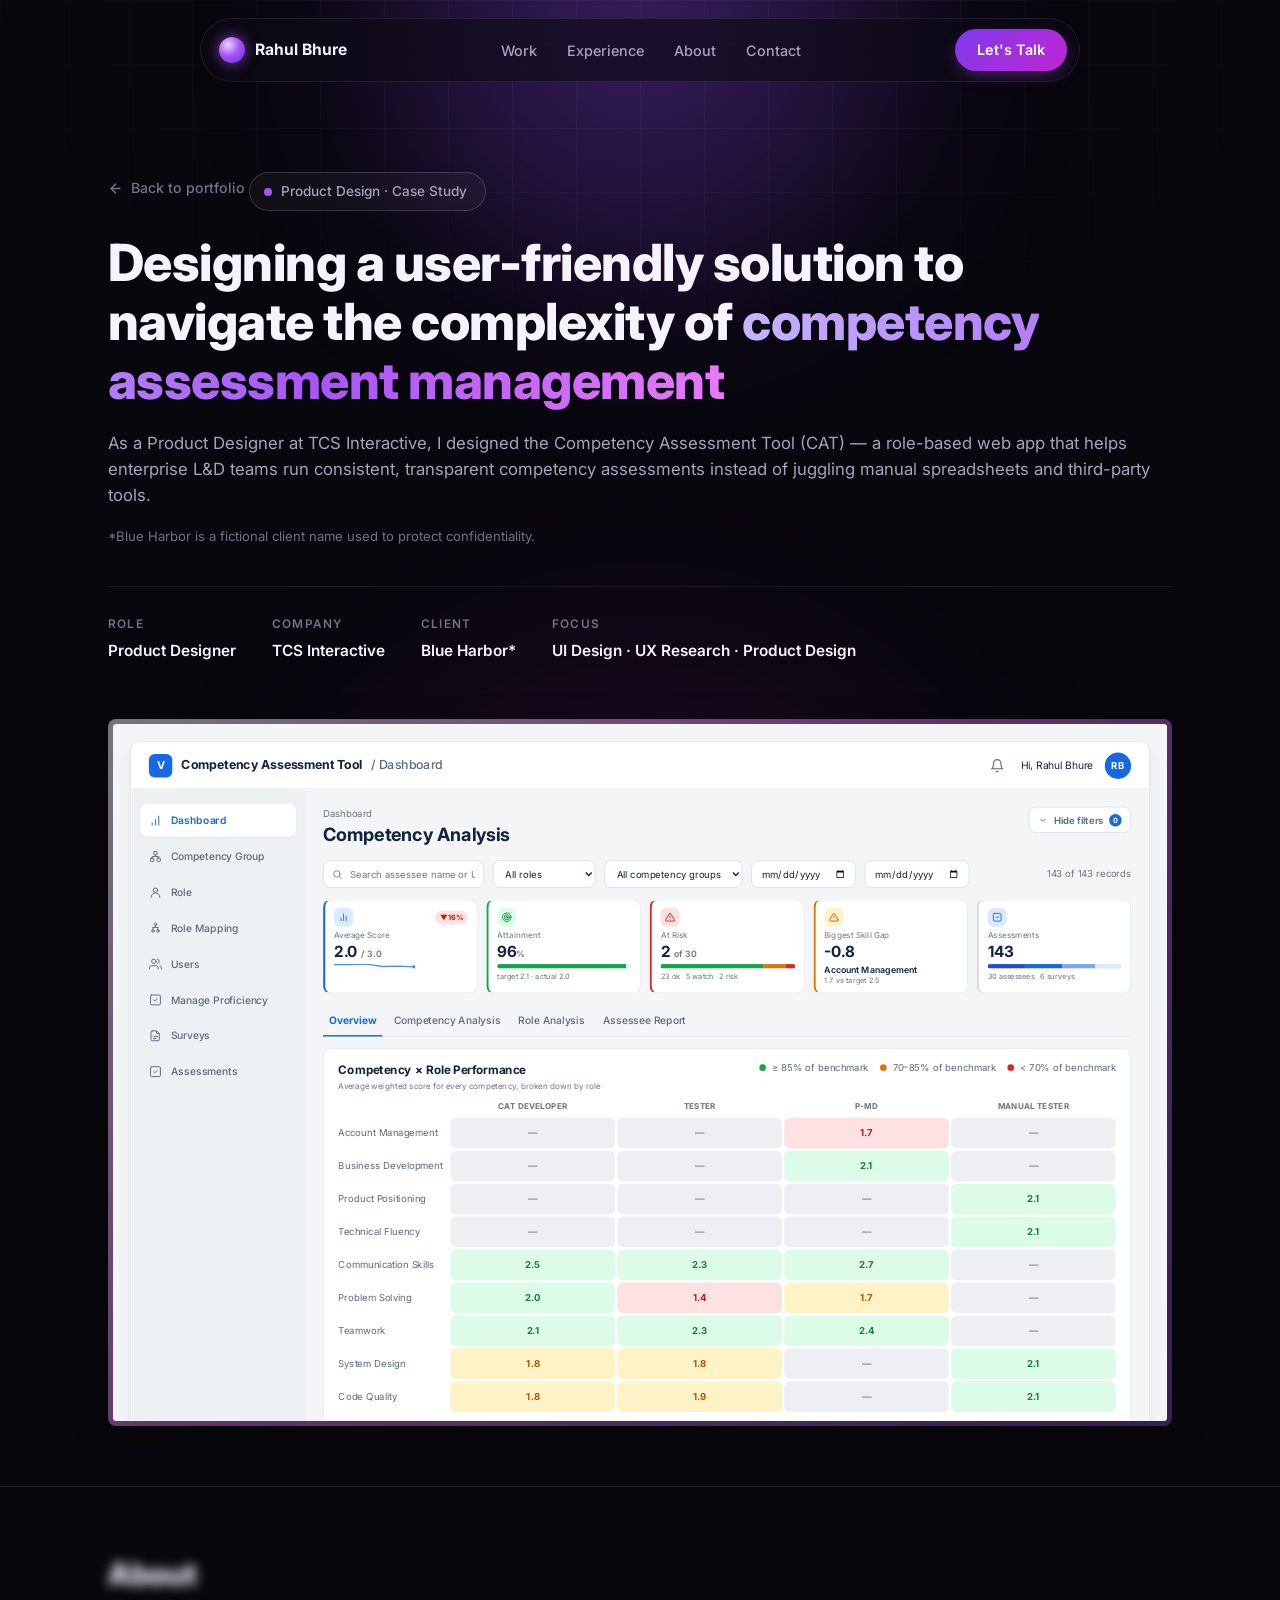
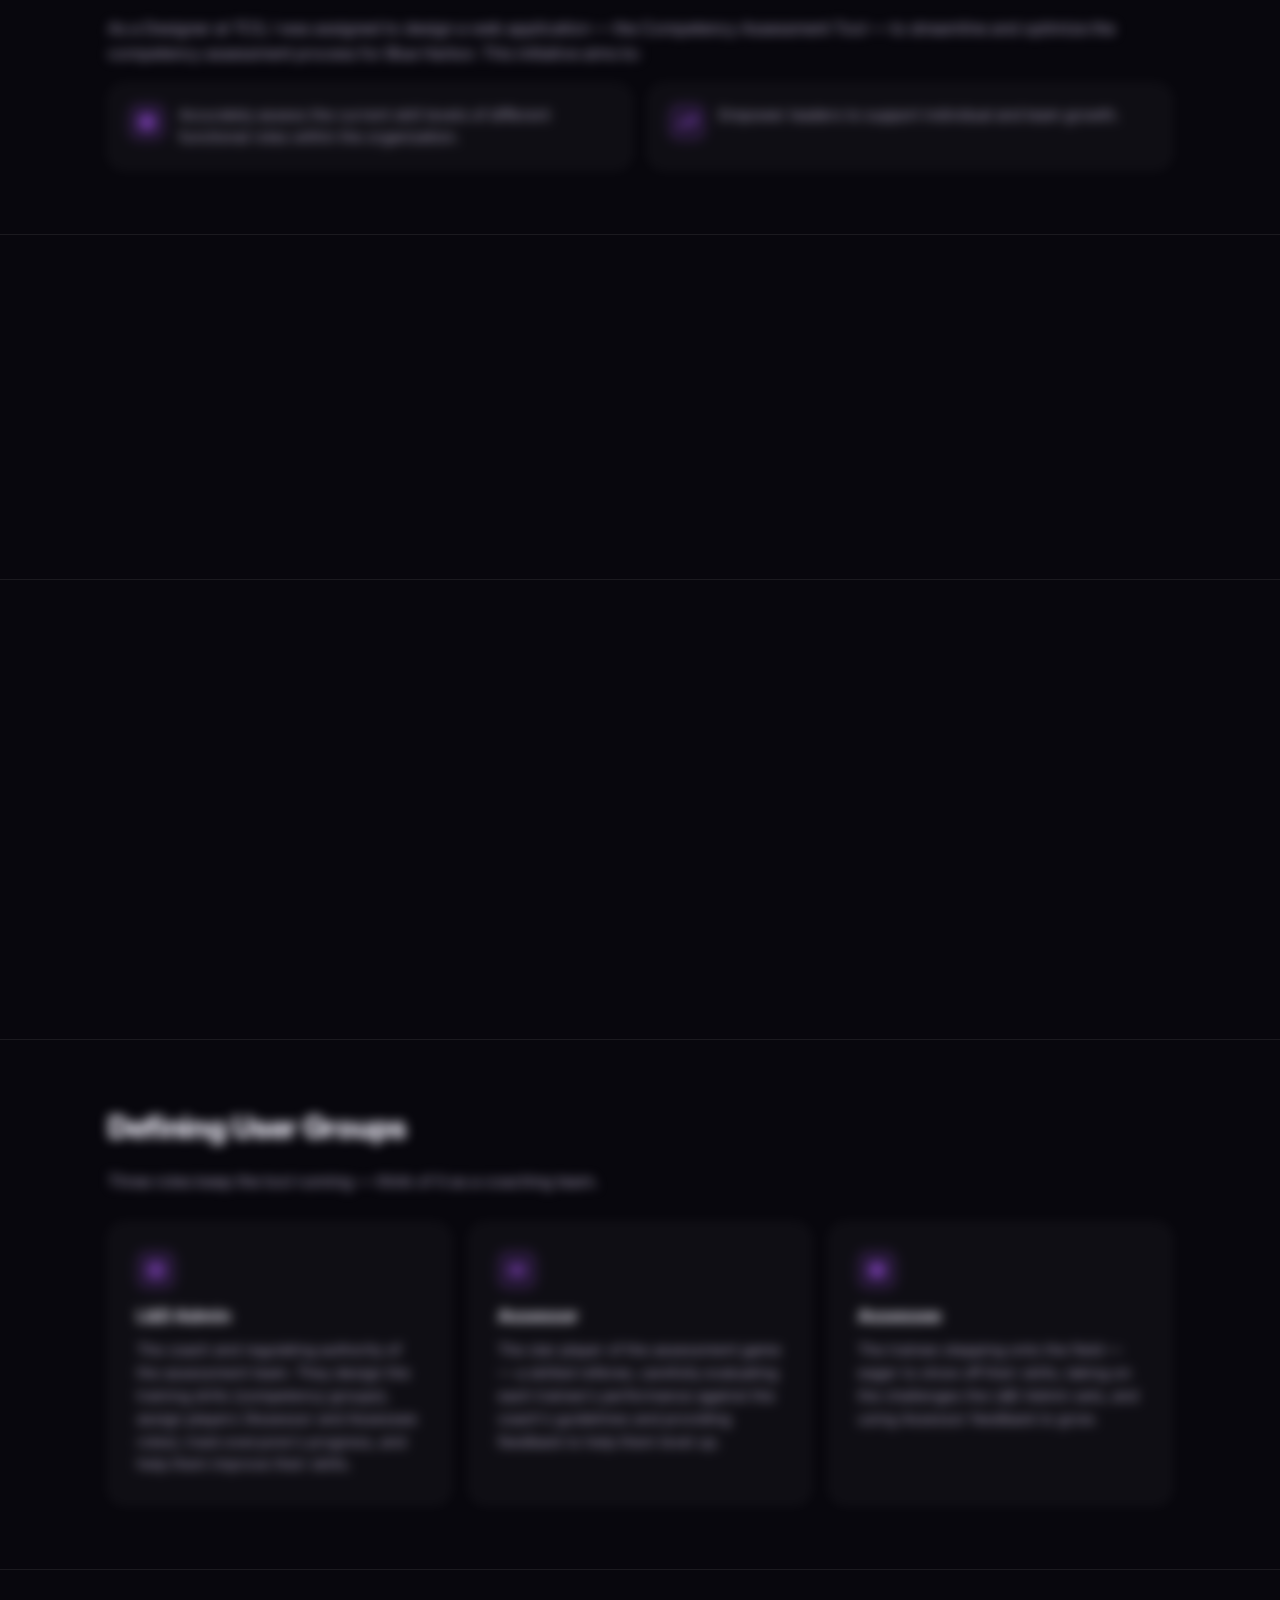
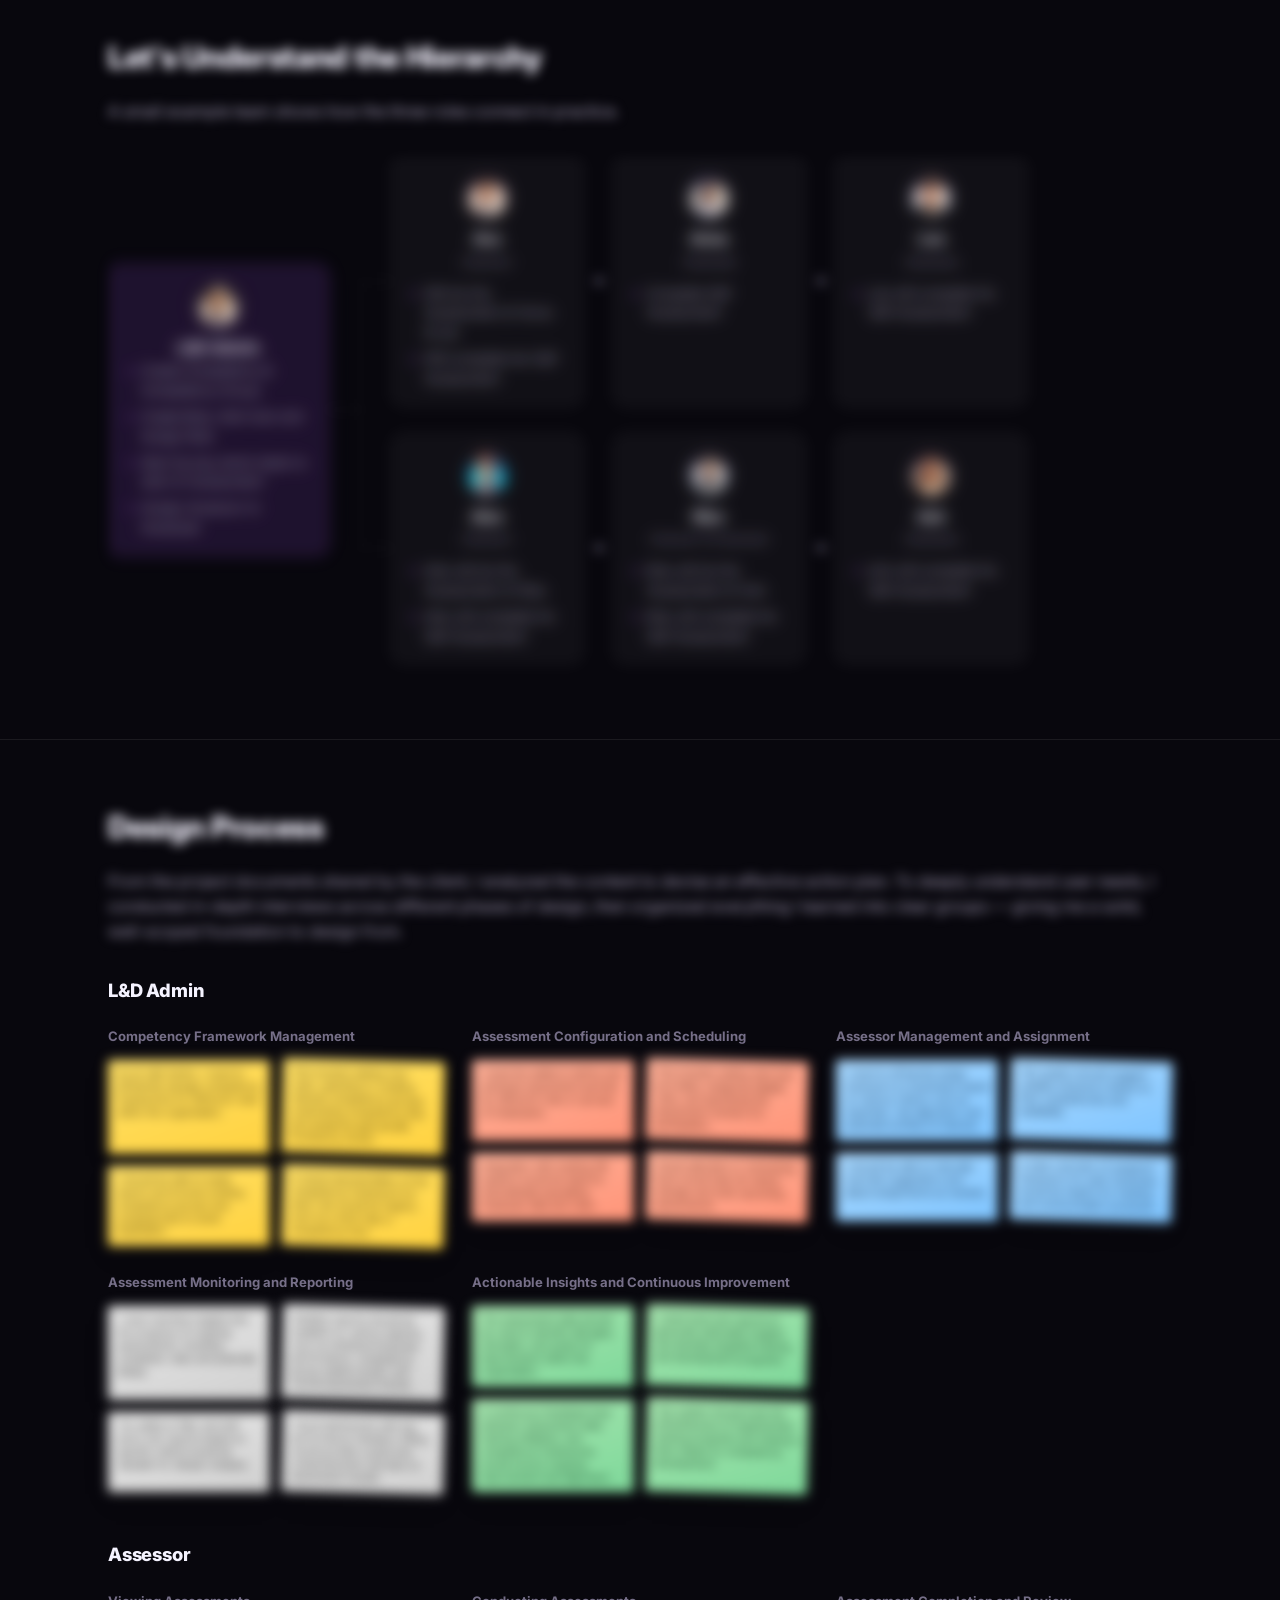
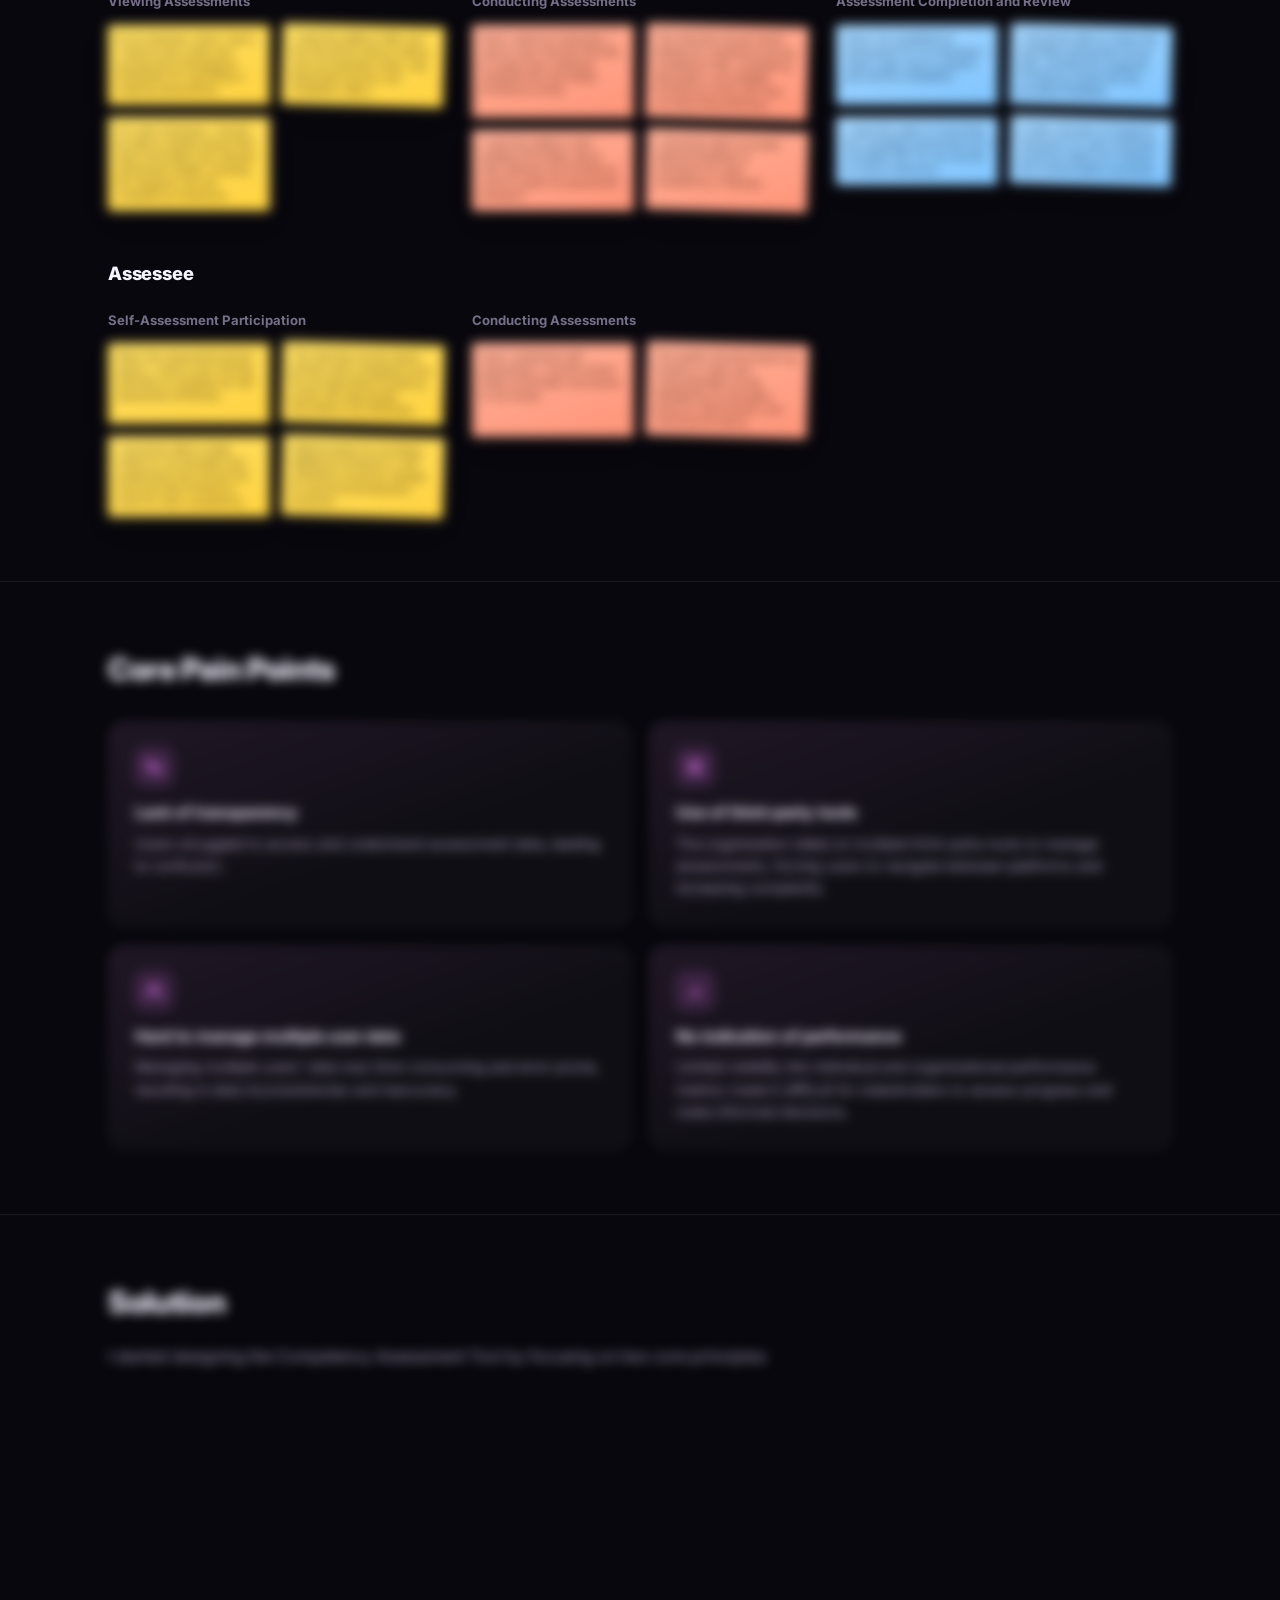
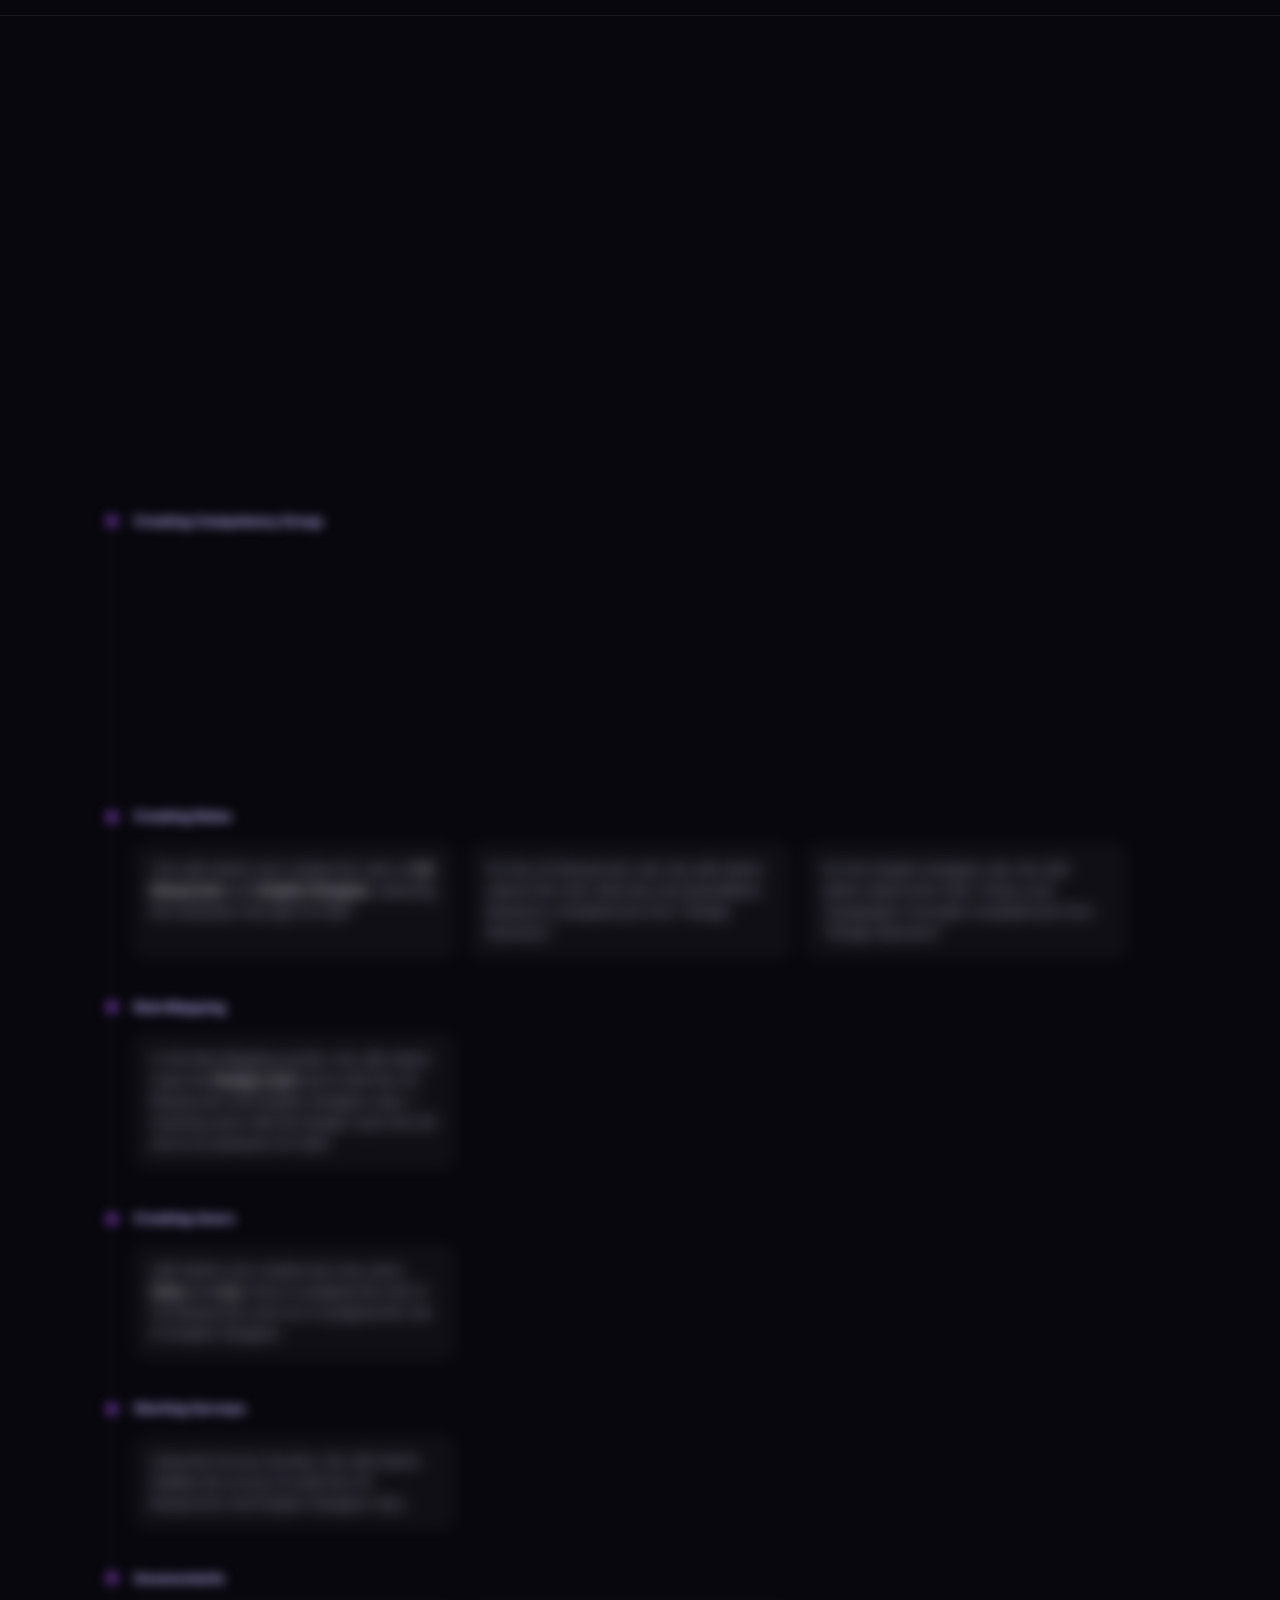
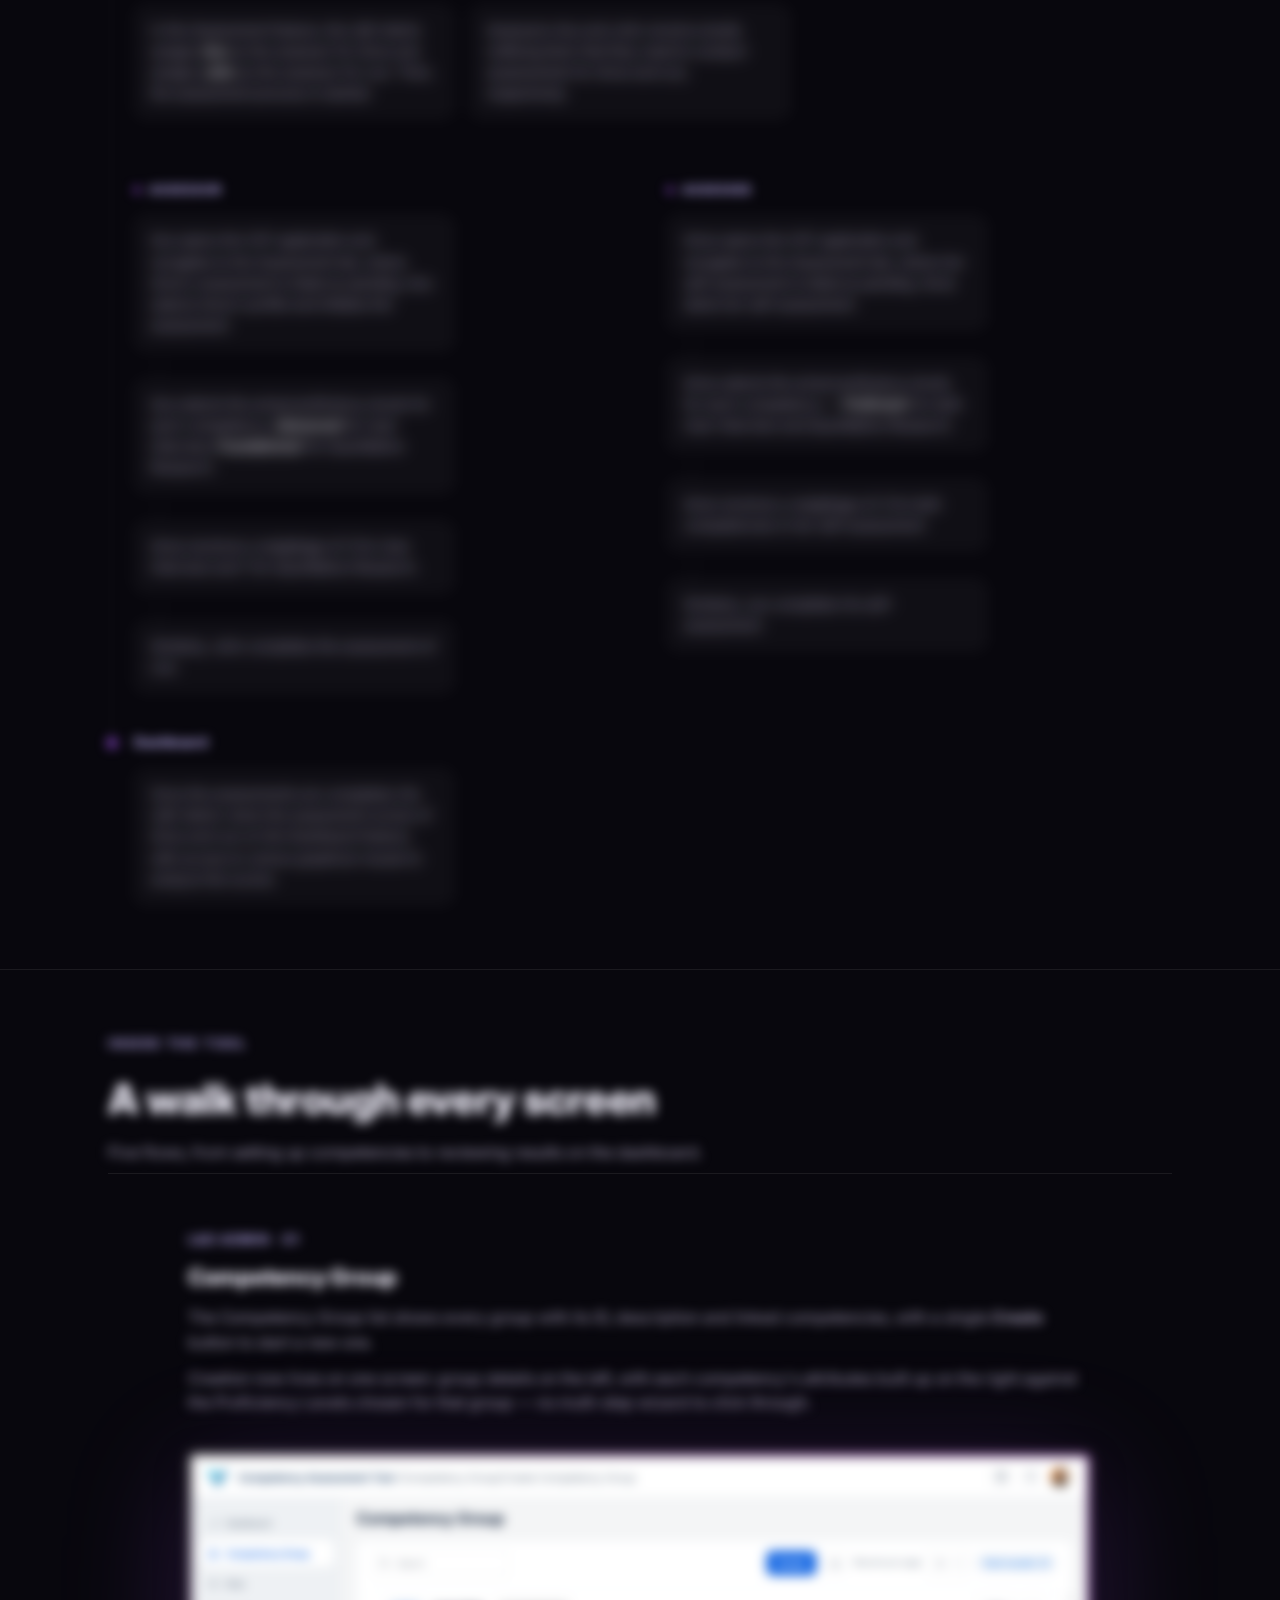
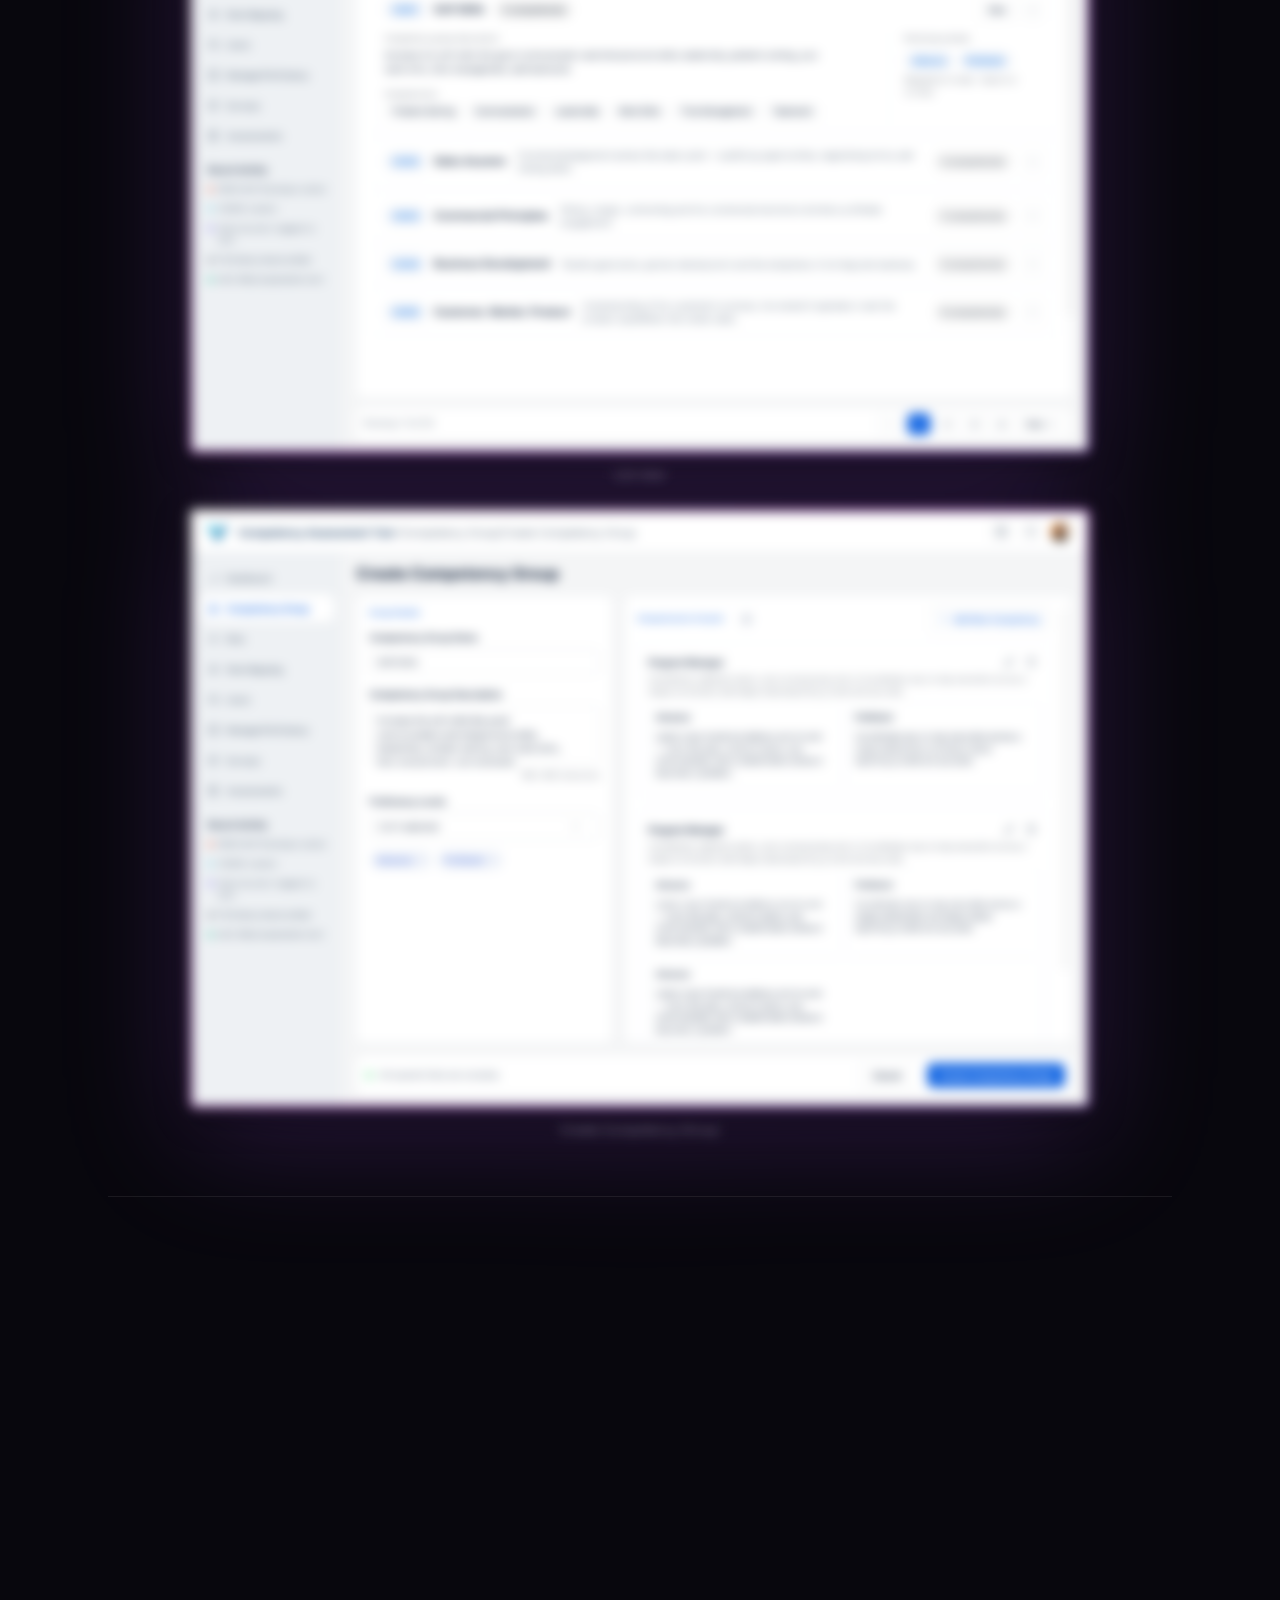
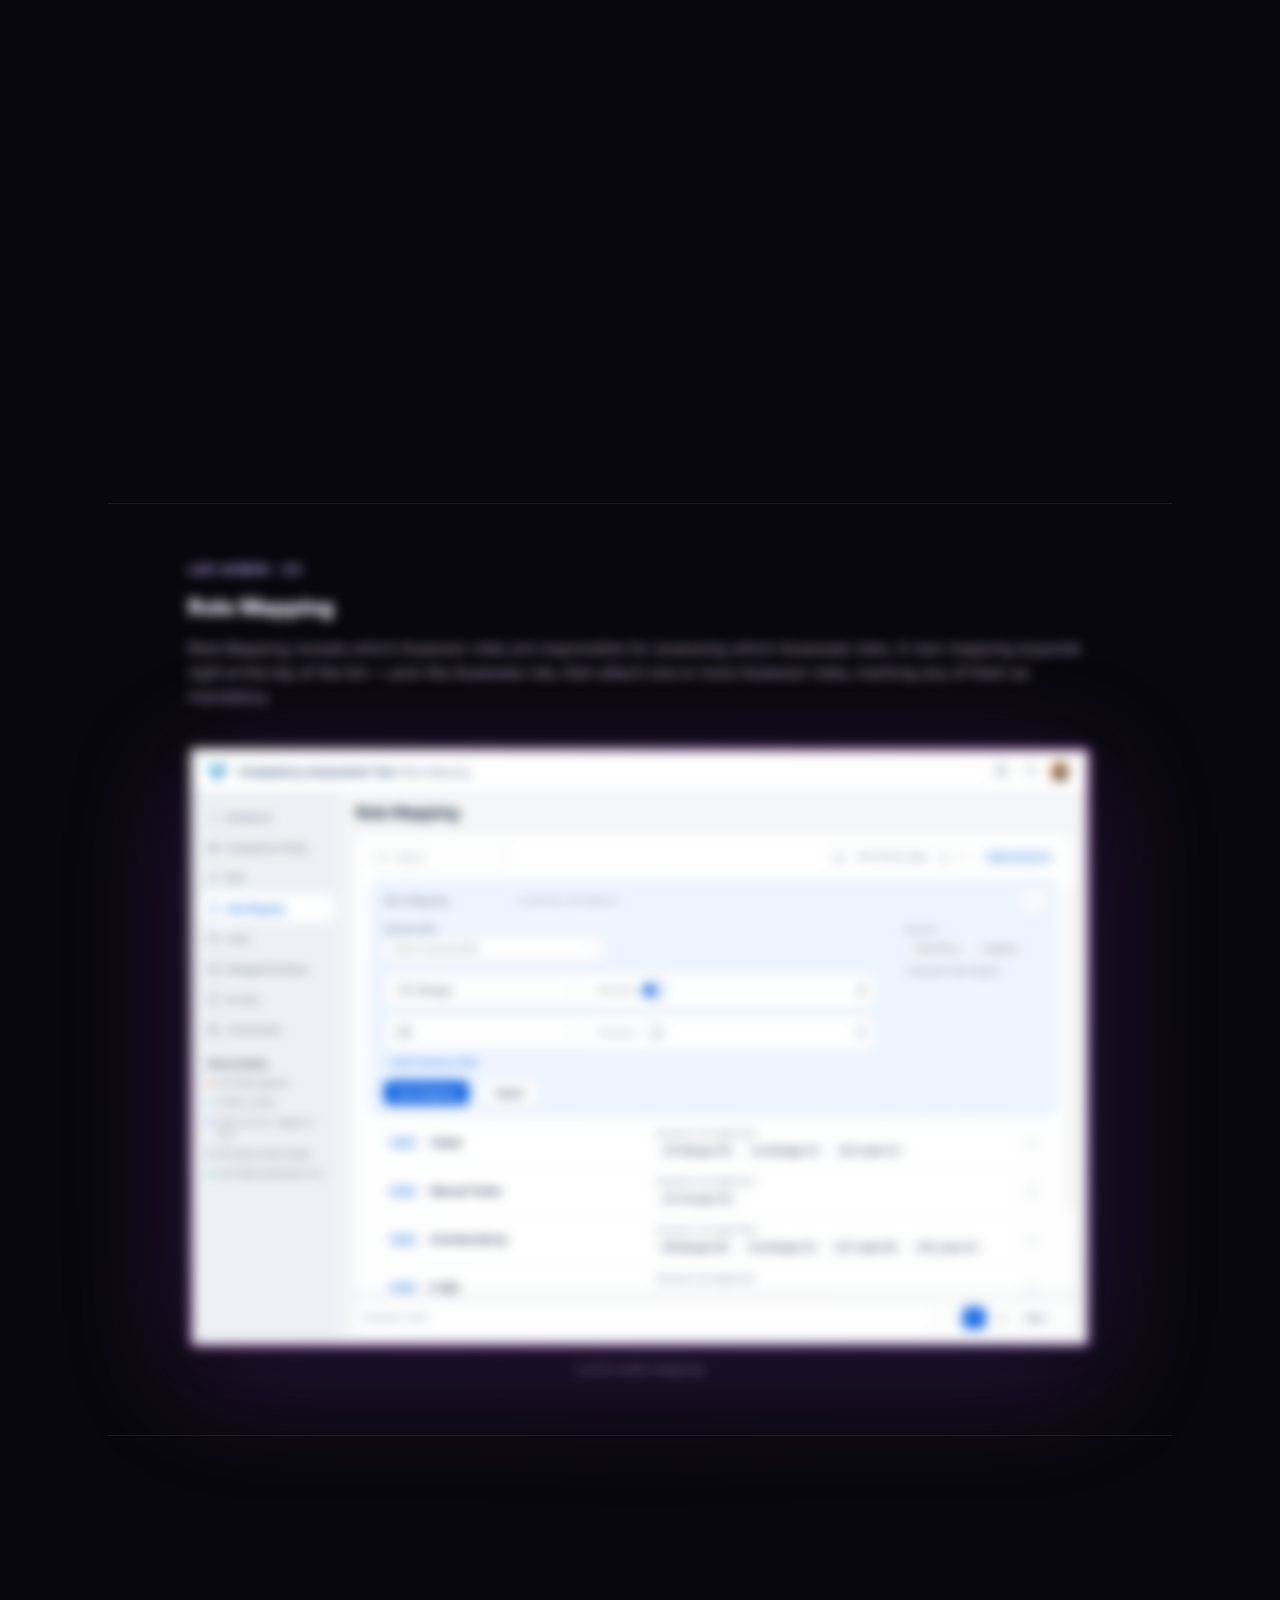
==== case-study-cat.html @ 274410e9 "Initial commit" ====
<!DOCTYPE html>
<html lang="en">
<head>
<meta charset="UTF-8">
<meta name="viewport" content="width=device-width, initial-scale=1.0">
<title>Competency Assessment Tool — Case Study | Rahul Bhure</title>
<meta name="description" content="How I designed the Competency Assessment Tool at TCS Interactive — a role-based web app that streamlines enterprise competency assessments end to end.">
<meta name="theme-color" content="#08070d">
<link rel="icon" href="data:image/svg+xml,%3Csvg xmlns='http://www.w3.org/2000/svg' viewBox='0 0 32 32'%3E%3Cdefs%3E%3CradialGradient id='g' cx='35%25' cy='30%25' r='75%25'%3E%3Cstop offset='0%25' stop-color='%23E9D5FF'/%3E%3Cstop offset='45%25' stop-color='%23A855F7'/%3E%3Cstop offset='100%25' stop-color='%236D28D9'/%3E%3C/radialGradient%3E%3C/defs%3E%3Ccircle cx='16' cy='16' r='16' fill='url(%23g)'/%3E%3C/svg%3E">
<link rel="preconnect" href="https://fonts.googleapis.com">
<link rel="preconnect" href="https://fonts.gstatic.com" crossorigin>
<link href="https://fonts.googleapis.com/css2?family=Inter:wght@400;500;600;700;800;900&family=Manrope:wght@600;700;800&display=swap" rel="stylesheet">
<link rel="stylesheet" href="assets/css/styles.css">
</head>
<body>

<div class="bg-fx" aria-hidden="true">
  <div class="glow glow--top"></div>
  <div class="glow glow--bottom"></div>
  <div class="grid-overlay"></div>
</div>

<header class="site-header">
  <nav class="navbar" id="navbar">
    <a href="index.html" class="brand">
      <span class="brand-orb"></span>
      <span class="brand-name">Rahul Bhure</span>
    </a>

    <ul class="nav-links" id="navLinks">
      <li><a href="index.html#work" class="nav-link">Work</a></li>
      <li><a href="index.html#experience" class="nav-link">Experience</a></li>
      <li><a href="index.html#about" class="nav-link">About</a></li>
      <li><a href="index.html#contact" class="nav-link">Contact</a></li>
    </ul>

    <a href="index.html#contact" class="btn btn-pill nav-cta">Let's Talk</a>

    <button class="nav-toggle" id="navToggle" aria-label="Toggle menu" aria-expanded="false">
      <span></span><span></span><span></span>
    </button>
  </nav>

  <div class="mobile-menu" id="mobileMenu">
    <a href="index.html#work">Work</a>
    <a href="index.html#experience">Experience</a>
    <a href="index.html#about">About</a>
    <a href="index.html#contact">Contact</a>
    <a href="index.html#contact" class="btn btn-pill">Let's Talk</a>
  </div>
</header>

<main id="top">

  <!-- CASE HERO -->
  <section class="case-hero">
    <div class="container case-hero-inner">
      <a href="index.html#work" class="breadcrumb reveal">
        <svg width="15" height="15" viewBox="0 0 24 24" fill="none" stroke="currentColor" stroke-width="2.4" stroke-linecap="round" stroke-linejoin="round"><line x1="19" y1="12" x2="5" y2="12"></line><polyline points="12 19 5 12 12 5"></polyline></svg>
        Back to portfolio
      </a>

      <span class="badge reveal" style="margin-top:22px;">
        <span class="badge-dot"></span>
        Product Design · Case Study
      </span>

      <h1 class="case-title reveal">Designing a user-friendly solution to navigate the complexity of <span class="grad-text">competency assessment management</span></h1>

      <p class="case-sub reveal">
        As a Product Designer at TCS Interactive, I designed the Competency Assessment Tool (CAT) — a
        role-based web app that helps enterprise L&amp;D teams run consistent, transparent competency
        assessments instead of juggling manual spreadsheets and third-party tools.
      </p>
      <p class="case-footnote reveal">*Blue Harbor is a fictional client name used to protect confidentiality.</p>

      <div class="case-meta reveal">
        <div class="case-meta-item">
          <span class="case-meta-label">Role</span>
          <span class="case-meta-value">Product Designer</span>
        </div>
        <div class="case-meta-item">
          <span class="case-meta-label">Company</span>
          <span class="case-meta-value">TCS Interactive</span>
        </div>
        <div class="case-meta-item">
          <span class="case-meta-label">Client</span>
          <span class="case-meta-value">Blue Harbor*</span>
        </div>
        <div class="case-meta-item">
          <span class="case-meta-label">Focus</span>
          <span class="case-meta-value">UI Design · UX Research · Product Design</span>
        </div>
      </div>

      <div class="prototype-embed-frame reveal" style="margin-top:56px;" data-prototype-embed>
        <iframe src="assets/prototype/cat/dashboard-1c-v2.html" title="Competency Assessment Tool — interactive dashboard prototype" loading="lazy"></iframe>
      </div>
    </div>
  </section>

  <!-- ABOUT -->
  <section class="case-block">
    <div class="container">
      <h2 class="case-block-title reveal">About</h2>
      <p class="case-block-text reveal">
        As a Designer at TCS, I was assigned to design a web application — the Competency Assessment
        Tool — to streamline and optimize the competency assessment process for Blue Harbor. This
        initiative aims to:
      </p>
      <div class="point-grid">
        <div class="point-card reveal">
          <div class="point-icon"><svg width="18" height="18" viewBox="0 0 24 24" fill="none" stroke="currentColor" stroke-width="2.2" stroke-linecap="round" stroke-linejoin="round"><circle cx="12" cy="12" r="10"></circle><circle cx="12" cy="12" r="6"></circle><circle cx="12" cy="12" r="2"></circle></svg></div>
          <p>Accurately assess the current skill levels of different functional roles within the organization.</p>
        </div>
        <div class="point-card reveal">
          <div class="point-icon"><svg width="18" height="18" viewBox="0 0 24 24" fill="none" stroke="currentColor" stroke-width="2.2" stroke-linecap="round" stroke-linejoin="round"><polyline points="23 6 13.5 15.5 8.5 10.5 1 18"></polyline><polyline points="17 6 23 6 23 12"></polyline></svg></div>
          <p>Empower leaders to support individual and team growth.</p>
        </div>
      </div>
    </div>
  </section>

  <!-- CHALLENGE -->
  <section class="case-block">
    <div class="container">
      <h2 class="case-block-title reveal">Challenge</h2>
      <p class="case-block-text reveal">
        The existing competency assessment process relied on manual steps, making it time-consuming
        and prone to errors.
      </p>
      <div class="point-grid">
        <div class="point-card reveal">
          <div class="point-icon"><svg width="18" height="18" viewBox="0 0 24 24" fill="none" stroke="currentColor" stroke-width="2.2" stroke-linecap="round" stroke-linejoin="round"><path d="M10.29 3.86L1.82 18a2 2 0 001.71 3h16.94a2 2 0 001.71-3L13.71 3.86a2 2 0 00-3.42 0z"></path><line x1="12" y1="9" x2="12" y2="13"></line><line x1="12" y1="17" x2="12.01" y2="17"></line></svg></div>
          <p>This led to inefficiencies, inconsistencies, and difficulty identifying skill gaps.</p>
        </div>
        <div class="point-card reveal">
          <div class="point-icon"><svg width="18" height="18" viewBox="0 0 24 24" fill="none" stroke="currentColor" stroke-width="2.2" stroke-linecap="round" stroke-linejoin="round"><circle cx="12" cy="12" r="3"></circle><path d="M19.4 15a1.65 1.65 0 00.33 1.82l.06.06a2 2 0 11-2.83 2.83l-.06-.06a1.65 1.65 0 00-1.82-.33 1.65 1.65 0 00-1 1.51V21a2 2 0 01-4 0v-.09A1.65 1.65 0 009 19.4a1.65 1.65 0 00-1.82.33l-.06.06a2 2 0 11-2.83-2.83l.06-.06A1.65 1.65 0 004.6 15a1.65 1.65 0 00-1.51-1H3a2 2 0 010-4h.09A1.65 1.65 0 004.6 9a1.65 1.65 0 00-.33-1.82l-.06-.06a2 2 0 112.83-2.83l.06.06A1.65 1.65 0 009 4.6a1.65 1.65 0 001-1.51V3a2 2 0 014 0v.09a1.65 1.65 0 001 1.51 1.65 1.65 0 001.82-.33l.06-.06a2 2 0 112.83 2.83l-.06.06A1.65 1.65 0 0019.4 9a1.65 1.65 0 001.51 1H21a2 2 0 010 4h-.09a1.65 1.65 0 00-1.51 1z"></path></svg></div>
          <p>L&amp;D admins struggled to manage competency frameworks, add or update roles, and keep a consistent, standardized approach across the organization.</p>
        </div>
      </div>
    </div>
  </section>

  <!-- TERMS -->
  <section class="case-block">
    <div class="container">
      <h2 class="case-block-title reveal">Let's learn some terms</h2>
      <p class="case-block-text reveal">A few definitions that come up throughout this case study.</p>

      <div class="term-grid">
        <div class="term-card reveal">
          <div class="term-icon">
            <svg width="20" height="20" viewBox="0 0 24 24" fill="none" stroke="#fff" stroke-width="2.2" stroke-linecap="round" stroke-linejoin="round"><path d="M12 2l2.9 6.3 6.9.8-5 4.8 1.3 6.8L12 17.5 5.9 20.7l1.3-6.8-5-4.8 6.9-.8z"></path></svg>
          </div>
          <h3>Competency</h3>
          <p>The combination of knowledge, skills, abilities, and behaviors that contribute to individual and organizational performance.</p>
        </div>
        <div class="term-card reveal">
          <div class="term-icon">
            <svg width="20" height="20" viewBox="0 0 24 24" fill="none" stroke="#fff" stroke-width="2.2" stroke-linecap="round" stroke-linejoin="round"><rect x="3" y="3" width="7" height="7" rx="1.5"></rect><rect x="14" y="3" width="7" height="7" rx="1.5"></rect><rect x="3" y="14" width="7" height="7" rx="1.5"></rect><rect x="14" y="14" width="7" height="7" rx="1.5"></rect></svg>
          </div>
          <h3>Competency Group</h3>
          <p>A collection of related competencies that share a common theme or area of expertise.</p>
        </div>
        <div class="term-card reveal">
          <div class="term-icon">
            <svg width="20" height="20" viewBox="0 0 24 24" fill="none" stroke="#fff" stroke-width="2.2" stroke-linecap="round" stroke-linejoin="round"><path d="M9 11l3 3L22 4"></path><path d="M21 12v7a2 2 0 01-2 2H5a2 2 0 01-2-2V5a2 2 0 012-2h11"></path></svg>
          </div>
          <h3>Assessment</h3>
          <p>The process of evaluating or measuring the knowledge, skills, abilities, or other qualities of individuals, groups, or entities.</p>
        </div>
      </div>
    </div>
  </section>

  <!-- USER GROUPS -->
  <section class="case-block">
    <div class="container">
      <h2 class="case-block-title reveal">Defining User Groups</h2>
      <p class="case-block-text reveal">Three roles keep the tool running — think of it as a coaching team.</p>

      <div class="persona-grid">
        <div class="persona-card reveal">
          <div class="persona-avatar"><svg width="18" height="18" viewBox="0 0 24 24" fill="none" stroke="currentColor" stroke-width="2.2" stroke-linecap="round" stroke-linejoin="round"><circle cx="12" cy="12" r="3"></circle><path d="M19.4 15a1.65 1.65 0 00.33 1.82l.06.06a2 2 0 11-2.83 2.83l-.06-.06a1.65 1.65 0 00-1.82-.33 1.65 1.65 0 00-1 1.51V21a2 2 0 01-4 0v-.09A1.65 1.65 0 009 19.4a1.65 1.65 0 00-1.82.33l-.06.06a2 2 0 11-2.83-2.83l.06-.06A1.65 1.65 0 004.6 15a1.65 1.65 0 00-1.51-1H3a2 2 0 010-4h.09A1.65 1.65 0 004.6 9a1.65 1.65 0 00-.33-1.82l-.06-.06a2 2 0 112.83-2.83l.06.06A1.65 1.65 0 009 4.6a1.65 1.65 0 001-1.51V3a2 2 0 014 0v.09a1.65 1.65 0 001 1.51 1.65 1.65 0 001.82-.33l.06-.06a2 2 0 112.83 2.83l-.06.06A1.65 1.65 0 0019.4 9a1.65 1.65 0 001.51 1H21a2 2 0 010 4h-.09a1.65 1.65 0 00-1.51 1z"></path></svg></div>
          <h3>L&amp;D Admin</h3>
          <p>The coach and regulating authority of the assessment team. They design the training drills (competency groups), assign players (Assessor and Assessee roles), track everyone's progress, and help them improve their skills.</p>
        </div>
        <div class="persona-card reveal">
          <div class="persona-avatar"><svg width="18" height="18" viewBox="0 0 24 24" fill="none" stroke="currentColor" stroke-width="2.2" stroke-linecap="round" stroke-linejoin="round"><path d="M1 12s4-8 11-8 11 8 11 8-4 8-11 8-11-8-11-8z"></path><circle cx="12" cy="12" r="3"></circle></svg></div>
          <h3>Assessor</h3>
          <p>The star player of the assessment game — a skilled referee, carefully evaluating each trainee's performance against the coach's guidelines and providing feedback to help them level up.</p>
        </div>
        <div class="persona-card reveal">
          <div class="persona-avatar"><svg width="18" height="18" viewBox="0 0 24 24" fill="none" stroke="currentColor" stroke-width="2.2" stroke-linecap="round" stroke-linejoin="round"><circle cx="12" cy="12" r="10"></circle><circle cx="12" cy="12" r="6"></circle><circle cx="12" cy="12" r="2"></circle></svg></div>
          <h3>Assessee</h3>
          <p>The trainee stepping onto the field — eager to show off their skills, taking on the challenges the L&amp;D Admin sets, and using Assessor feedback to grow.</p>
        </div>
      </div>
    </div>
  </section>

  <!-- HIERARCHY -->
  <section class="case-block">
    <div class="container">
      <h2 class="case-block-title reveal">Let's Understand the Hierarchy</h2>
      <p class="case-block-text reveal">A small example team shows how the three roles connect in practice.</p>

      <div class="org-scroll reveal">
        <div class="org-chart">
          <div class="org-admin">
            <div class="org-card is-admin reveal">
              <img class="org-card-avatar" src="assets/img/cat/avatars/avatar-admin.png" alt="L&amp;D Admin avatar">
              <span class="org-card-name">L&amp;D Admin</span>
              <ul>
                <li>Create Competency &amp; Competency Group</li>
                <li>Create Role, Add User and Assign Role</li>
                <li>Start Survey which leads to start of Assessment</li>
                <li>Assign Assessor to Assessee</li>
              </ul>
            </div>
            <div class="org-connector-h"></div>
          </div>

          <div class="org-rows">
            <div class="org-row">
              <div class="org-card reveal">
                <img class="org-card-avatar" src="assets/img/cat/avatars/avatar-ava.png" alt="Ava avatar">
                <span class="org-card-name">Ava</span>
                <span class="org-card-role">Assessor</span>
                <ul>
                  <li>Will do the Assessment of Anna &amp; Leo</li>
                  <li>Will complete her Self Assessment</li>
                </ul>
              </div>
              <div class="org-connector-arrow">
                <svg width="16" height="16" viewBox="0 0 24 24" fill="none" stroke="currentColor" stroke-width="2.4" stroke-linecap="round" stroke-linejoin="round"><line x1="5" y1="12" x2="19" y2="12"></line><polyline points="12 5 19 12 12 19"></polyline></svg>
              </div>
              <div class="org-card reveal">
                <img class="org-card-avatar" src="assets/img/cat/avatars/avatar-anna.png" alt="Anna avatar">
                <span class="org-card-name">Anna</span>
                <span class="org-card-role">Assessee</span>
                <ul><li>Complete Self Assessment</li></ul>
              </div>
              <div class="org-connector-arrow">
                <svg width="16" height="16" viewBox="0 0 24 24" fill="none" stroke="currentColor" stroke-width="2.4" stroke-linecap="round" stroke-linejoin="round"><line x1="5" y1="12" x2="19" y2="12"></line><polyline points="12 5 19 12 12 19"></polyline></svg>
              </div>
              <div class="org-card reveal">
                <img class="org-card-avatar" src="assets/img/cat/avatars/avatar-leo.png" alt="Leo avatar">
                <span class="org-card-name">Leo</span>
                <span class="org-card-role">Assessee</span>
                <ul><li>Leo will complete his Self Assessment</li></ul>
              </div>
            </div>

            <div class="org-row">
              <div class="org-card reveal">
                <img class="org-card-avatar" src="assets/img/cat/avatars/avatar-alex.png" alt="Alex avatar">
                <span class="org-card-name">Alex</span>
                <span class="org-card-role">Assessor</span>
                <ul>
                  <li>Alex will do the Assessment of Max</li>
                  <li>Alex will complete his Self Assessment</li>
                </ul>
              </div>
              <div class="org-connector-arrow">
                <svg width="16" height="16" viewBox="0 0 24 24" fill="none" stroke="currentColor" stroke-width="2.4" stroke-linecap="round" stroke-linejoin="round"><line x1="5" y1="12" x2="19" y2="12"></line><polyline points="12 5 19 12 12 19"></polyline></svg>
              </div>
              <div class="org-card reveal">
                <img class="org-card-avatar" src="assets/img/cat/avatars/avatar-max.png" alt="Max avatar">
                <span class="org-card-name">Max</span>
                <span class="org-card-role">Assessor &amp; Assessee</span>
                <ul>
                  <li>Max will do the Assessment of Ash</li>
                  <li>Max will complete his Self Assessment</li>
                </ul>
              </div>
              <div class="org-connector-arrow">
                <svg width="16" height="16" viewBox="0 0 24 24" fill="none" stroke="currentColor" stroke-width="2.4" stroke-linecap="round" stroke-linejoin="round"><line x1="5" y1="12" x2="19" y2="12"></line><polyline points="12 5 19 12 12 19"></polyline></svg>
              </div>
              <div class="org-card reveal">
                <img class="org-card-avatar" src="assets/img/cat/avatars/avatar-ash.png" alt="Ash avatar">
                <span class="org-card-name">Ash</span>
                <span class="org-card-role">Assessee</span>
                <ul><li>Ash will complete his Self Assessment</li></ul>
              </div>
            </div>
          </div>
        </div>
      </div>
    </div>
  </section>

  <!-- DESIGN PROCESS -->
  <section class="case-block">
    <div class="container">
      <h2 class="case-block-title reveal">Design Process</h2>
      <p class="case-block-text reveal">
        From the project documents shared by the client, I analyzed the content to devise an effective
        action plan. To deeply understand user needs, I conducted in-depth interviews across different
        phases of design, then organized everything I learned into clear groups — giving me a solid,
        well-scoped foundation to design from.
      </p>

      <div class="sticky-board">
        <div class="sticky-role">
          <h3 class="sticky-role-label">L&amp;D Admin</h3>
          <div class="sticky-categories">
            <div class="sticky-group">
              <p class="sticky-group-label">Competency Framework Management</p>
              <div class="sticky-notes sticky-notes--yellow">
                <div class="sticky-note reveal">As an L&amp;D Admin, I need to efficiently manage competency frameworks for different roles within the organization.</div>
                <div class="sticky-note reveal">This involves adding new roles, selecting or creating relevant competency groups, customizing competency lists, and assigning appropriate Proficiency Levels.</div>
                <div class="sticky-note reveal">I should be able to easily search and browse existing competency groups and competencies to avoid duplication.</div>
                <div class="sticky-note reveal">A visual representation of the competency framework for each role would be helpful, such as a mind map or competency tree.</div>
              </div>
            </div>
            <div class="sticky-group">
              <p class="sticky-group-label">Assessment Configuration and Scheduling</p>
              <div class="sticky-notes sticky-notes--salmon">
                <div class="sticky-note reveal">I need the ability to define and schedule assessment periods for different roles or groups of employees.</div>
                <div class="sticky-note reveal">This includes setting start and end dates, assigning eligible roles, and specifying the assessment window for participation.</div>
                <div class="sticky-note reveal">Integration with existing HR systems would be ideal for automatically populating employee data and roles.</div>
                <div class="sticky-note reveal">Visual calendars or scheduling tools would help me clearly manage and track upcoming assessments.</div>
              </div>
            </div>
            <div class="sticky-group">
              <p class="sticky-group-label">Assessor Management and Assignment</p>
              <div class="sticky-notes sticky-notes--blue">
                <div class="sticky-note reveal">I need to efficiently assign Assessors to Assessees based on various criteria, such as expertise, role alignment, and potential conflicts of interest.</div>
                <div class="sticky-note reveal">The system should suggest suitable Assessors based on their competencies and availability.</div>
                <div class="sticky-note reveal">I should be able to manually override suggestions and adjust assignments as needed.</div>
                <div class="sticky-note reveal">A clear overview of assigned Assessors for each Assessee would be helpful for tracking and communication purposes.</div>
              </div>
            </div>
            <div class="sticky-group">
              <p class="sticky-group-label">Assessment Monitoring and Reporting</p>
              <div class="sticky-notes sticky-notes--gray">
                <div class="sticky-note reveal">I need real-time insights into the progress of ongoing assessments, including completion rates and potential delays.</div>
                <div class="sticky-note reveal">Detailed reports should be available for various aspects, such as individual Assessee performance, competency group mastery levels, and overall assessment trends.</div>
                <div class="sticky-note reveal">The ability to filter and drill down into reports based on specific criteria would be valuable for deeper analysis.</div>
                <div class="sticky-note reveal">Visual dashboards with key performance indicators (KPIs) would provide a quick and comprehensive overview of assessment results.</div>
              </div>
            </div>
            <div class="sticky-group">
              <p class="sticky-group-label">Actionable Insights and Continuous Improvement</p>
              <div class="sticky-notes sticky-notes--green">
                <div class="sticky-note reveal">The assessment data should be used to identify skill gaps, strengths, and areas for improvement within the organization.</div>
                <div class="sticky-note reveal">I need tools and reports to generate actionable insights and develop targeted training and development programs.</div>
                <div class="sticky-note reveal">A continuous feedback loop between assessment data, training initiatives, and competency frameworks would ensure ongoing improvement and alignment.</div>
                <div class="sticky-note reveal">The system should track the effectiveness of implemented training programs and measure their impact on competency development.</div>
              </div>
            </div>
          </div>
        </div>

        <div class="sticky-role">
          <h3 class="sticky-role-label">Assessor</h3>
          <div class="sticky-categories">
            <div class="sticky-group">
              <p class="sticky-group-label">Viewing Assessments</p>
              <div class="sticky-notes sticky-notes--yellow">
                <div class="sticky-note reveal">As an Assessor, when I log in, I need to see a clear and concise list of all assigned Assessees for upcoming or ongoing assessments.</div>
                <div class="sticky-note reveal">I need the ability to filter and sort this list by various criteria, such as Assessee name, role, assessment period, and completion status.</div>
                <div class="sticky-note reveal">For each Assessee, I should be able to quickly access their basic information and relevant assessment details, including the assigned role and competency framework.</div>
              </div>
            </div>
            <div class="sticky-group">
              <p class="sticky-group-label">Conducting Assessments</p>
              <div class="sticky-notes sticky-notes--salmon">
                <div class="sticky-note reveal">Once I select an Assessee, I need a user-friendly interface to review their individual competencies and assign Proficiency Levels.</div>
                <div class="sticky-note reveal">The interface should clearly display the competency group, competency title, competency description, and available Proficiency Levels with their corresponding attributes.</div>
                <div class="sticky-note reveal">I need the ability to view detailed information about each attribute and Proficiency Level to guide my assessment decisions.</div>
                <div class="sticky-note reveal">I should be able to provide optional feedback or comments for each competency, if desired.</div>
              </div>
            </div>
            <div class="sticky-group">
              <p class="sticky-group-label">Assessment Completion and Review</p>
              <div class="sticky-notes sticky-notes--blue">
                <div class="sticky-note reveal">Once I've completed an assessment for an Assessee, I need a clear way to submit it and confirm completion.</div>
                <div class="sticky-note reveal">I should be able to review the submitted assessment at any time, including the assigned Proficiency Levels and any provided feedback.</div>
                <div class="sticky-note reveal">I need the option to download the completed assessment as a formatted PDF for my records or future reference.</div>
                <div class="sticky-note reveal">A clear overview of assigned Assessors for each Assessee would be helpful for tracking and communication purposes.</div>
              </div>
            </div>
          </div>
        </div>

        <div class="sticky-role">
          <h3 class="sticky-role-label">Assessee</h3>
          <div class="sticky-categories">
            <div class="sticky-group">
              <p class="sticky-group-label">Self-Assessment Participation</p>
              <div class="sticky-notes sticky-notes--yellow">
                <div class="sticky-note reveal">When the assessment period opens, I need a user-friendly interface to complete the self-assessment efficiently.</div>
                <div class="sticky-note reveal">The interface should clearly present each competency and its corresponding Proficiency Levels with appropriate descriptions and attributes.</div>
                <div class="sticky-note reveal">I should be able to easily reflect on my strengths and weaknesses and choose the most accurate Proficiency Level for each competency.</div>
                <div class="sticky-note reveal">Optional space for providing additional comments or self-reflections would be valuable for personal development purposes.</div>
              </div>
            </div>
            <div class="sticky-group">
              <p class="sticky-group-label">Conducting Assessments</p>
              <div class="sticky-notes sticky-notes--salmon">
                <div class="sticky-note reveal">Once I submit the self-assessment, I should receive timely confirmation and access to my results.</div>
                <div class="sticky-note reveal">The system should present my results in a clear and understandable format, highlighting my strengths, areas for improvement, and overall performance.</div>
              </div>
            </div>
          </div>
        </div>
      </div>

    </div>
  </section>

  <!-- PAIN POINTS -->
  <section class="case-block">
    <div class="container">
      <h2 class="case-block-title reveal">Core Pain Points</h2>

      <div class="pain-grid">
        <div class="pain-card reveal">
          <div class="pain-icon">
            <svg width="18" height="18" viewBox="0 0 24 24" fill="none" stroke="currentColor" stroke-width="2.2" stroke-linecap="round" stroke-linejoin="round"><path d="M17.94 17.94A10.94 10.94 0 0112 20c-7 0-11-8-11-8a21.8 21.8 0 015.06-6.06M9.9 4.24A10.94 10.94 0 0112 4c7 0 11 8 11 8a21.77 21.77 0 01-2.16 3.19m-6.72-1.07a3 3 0 11-4.24-4.24"></path><line x1="1" y1="1" x2="23" y2="23"></line></svg>
          </div>
          <h3>Lack of transparency</h3>
          <p>Users struggled to access and understand assessment data, leading to confusion.</p>
        </div>
        <div class="pain-card reveal">
          <div class="pain-icon">
            <svg width="18" height="18" viewBox="0 0 24 24" fill="none" stroke="currentColor" stroke-width="2.2" stroke-linecap="round" stroke-linejoin="round"><rect x="3" y="3" width="7" height="7" rx="1.2"></rect><rect x="14" y="3" width="7" height="7" rx="1.2"></rect><rect x="3" y="14" width="7" height="7" rx="1.2"></rect><rect x="14" y="14" width="7" height="7" rx="1.2"></rect></svg>
          </div>
          <h3>Use of third-party tools</h3>
          <p>The organization relied on multiple third-party tools to manage assessments, forcing users to navigate between platforms and increasing complexity.</p>
        </div>
        <div class="pain-card reveal">
          <div class="pain-icon">
            <svg width="18" height="18" viewBox="0 0 24 24" fill="none" stroke="currentColor" stroke-width="2.2" stroke-linecap="round" stroke-linejoin="round"><path d="M17 21v-2a4 4 0 00-4-4H5a4 4 0 00-4 4v2"></path><circle cx="9" cy="7" r="4"></circle><path d="M23 21v-2a4 4 0 00-3-3.87M16 3.13a4 4 0 010 7.75"></path></svg>
          </div>
          <h3>Hard to manage multiple user data</h3>
          <p>Managing multiple users' data was time-consuming and error-prone, resulting in data inconsistencies and inaccuracy.</p>
        </div>
        <div class="pain-card reveal">
          <div class="pain-icon">
            <svg width="18" height="18" viewBox="0 0 24 24" fill="none" stroke="currentColor" stroke-width="2.2" stroke-linecap="round" stroke-linejoin="round"><line x1="18" y1="20" x2="18" y2="10"></line><line x1="12" y1="20" x2="12" y2="4"></line><line x1="6" y1="20" x2="6" y2="14"></line></svg>
          </div>
          <h3>No indication of performance</h3>
          <p>Limited visibility into individual and organizational performance metrics made it difficult for stakeholders to assess progress and make informed decisions.</p>
        </div>
      </div>
    </div>
  </section>

  <!-- SOLUTION INTRO -->
  <section class="case-block" id="solution">
    <div class="container">
      <h2 class="case-block-title reveal">Solution</h2>
      <p class="case-block-text reveal">I started designing the Competency Assessment Tool by focusing on two core principles:</p>

      <div class="principle-grid">
        <div class="principle-card reveal">
          <h3>User role-based interfaces</h3>
          <p>Each user group — L&amp;D Admins, Assessors, or Assessees — sees only the functionality relevant to their role. The sidebar itself changes shape depending on who's signed in.</p>
        </div>
        <div class="principle-card reveal">
          <h3>Simplified field-creation flows</h3>
          <p>Creating new fields — whether for competency groups, roles, or assessment parameters — is broken into short, guided steps instead of one long form.</p>
        </div>
      </div>
    </div>
  </section>

  <!-- TASK FLOW -->
  <section class="case-block">
    <div class="container">
      <h2 class="case-block-title reveal">Task Flow</h2>
      <p class="case-block-text reveal">
        The design went through multiple rounds of iteration where features were refined, interfaces
        adjusted, and information visualization became more user-friendly. Here's a concrete walk-through
        of the whole system connected end to end, with a small example team.
      </p>

      <div class="tf-scenario reveal">
        <p class="tf-scenario-label">Scenario</p>
        <p>
          The L&amp;D Admin needs to initiate the assessment for the roles of <strong>UX Researcher</strong>
          and <strong>Graphic Designer</strong>, both of which fall under the Assessee type of role. The
          <strong>Design Lead</strong> will be the Assessor for both roles — let's say <strong>Ava</strong>
          and <strong>John</strong> are the Design Leads, with the role already defined in the CAT system.
        </p>
        <p>4 Proficiency levels have already been defined in the system by the L&amp;D Admin:</p>
        <div class="tf-scenario-levels">
          <span class="tf-level-pill">Foundational <em>Weightage 1</em></span>
          <span class="tf-level-pill">Proficient <em>Weightage 2</em></span>
          <span class="tf-level-pill">Advanced <em>Weightage 3</em></span>
          <span class="tf-level-pill">Outstanding <em>Weightage 4</em></span>
        </div>
      </div>

      <div class="tf-diagram reveal">

        <div class="tf-group">
          <p class="tf-label">Creating Competency Group</p>
          <div class="tf-chain-row">
            <div class="tf-box reveal">L&amp;D Admin opens the CAT application, creates the Competency Group, and names it <strong>"Design Elements,"</strong> then selects the four proficiencies that have already been defined.</div>
            <div class="tf-box reveal">For the Competency Group "Design Elements," the L&amp;D Admin creates four competencies and assigns the respective proficiencies: User Interview (Foundational, Proficient, Advanced), Quantitative Research (Foundational, Proficient), Color Theory (Advanced, Outstanding), Typography Concepts (Foundational, Proficient, Advanced).</div>
          </div>
        </div>

        <div class="tf-group">
          <p class="tf-label">Creating Roles</p>
          <div class="tf-chain-row">
            <div class="tf-box reveal">The L&amp;D Admin now creates the roles of <strong>UX Researcher</strong> and <strong>Graphic Designer</strong>, selecting the Assessee role type for both.</div>
            <div class="tf-box reveal">For the UX Researcher role, the L&amp;D Admin selects the User Interview and Quantitative Research competencies from "Design Elements."</div>
            <div class="tf-box reveal">For the Graphic Designer role, the L&amp;D Admin selects the Color Theory and Typography Concepts competencies from "Design Elements."</div>
          </div>
        </div>

        <div class="tf-group">
          <p class="tf-label">Role Mapping</p>
          <div class="tf-chain">
            <div class="tf-box reveal">In the Role Mapping section, the L&amp;D Admin maps the <strong>Design Lead</strong> role to both the UX Researcher and Graphic Designer roles — meaning users with the Design Lead role will serve as assessors for both.</div>
          </div>
        </div>

        <div class="tf-group">
          <p class="tf-label">Creating Users</p>
          <div class="tf-chain">
            <div class="tf-box reveal">L&amp;D Admin now creates two new users, <strong>Anna</strong> and <strong>Leo</strong>. Anna is assigned the role of UX Researcher and Leo is assigned the role of Graphic Designer.</div>
          </div>
        </div>

        <div class="tf-group">
          <p class="tf-label">Starting Surveys</p>
          <div class="tf-chain">
            <div class="tf-box reveal">Using the Survey function, the L&amp;D Admin initiates the survey for both the UX Researcher and Graphic Designer roles.</div>
          </div>
        </div>

        <div class="tf-group">
          <p class="tf-label">Assessments</p>
          <div class="tf-chain-row">
            <div class="tf-box reveal">In the Assessment feature, the L&amp;D Admin assigns <strong>Ava</strong> as the assessor for Anna and assigns <strong>John</strong> as the assessor for Leo. Then, the assessment process is started.</div>
            <div class="tf-box reveal">Assessors Ava and John receive emails notifying them that they need to conduct assessments for Anna and Leo, respectively.</div>
          </div>

          <div class="tf-branch">
            <div class="tf-branch-col">
              <p class="tf-sublabel">Assessor</p>
              <div class="tf-chain">
                <div class="tf-box reveal">Ava opens the CAT application and navigates to the Assessment tab, where Anna's assessment is listed as pending. Ava selects Anna's profile and initiates the assessment.</div>
                <div class="tf-box reveal">Ava selects the actual proficiency levels for each competency: <strong>Advanced</strong> for User Interview, <strong>Foundational</strong> for Quantitative Research.</div>
                <div class="tf-box reveal">Anna receives a weightage of 3 for User Interview and 1 for Quantitative Research.</div>
                <div class="tf-box reveal">Similarly, John completes the assessment of Leo.</div>
              </div>
            </div>
            <div class="tf-branch-col">
              <p class="tf-sublabel">Assessee</p>
              <div class="tf-chain">
                <div class="tf-box reveal">Anna opens the CAT application and navigates to the Assessment tab, where her self-assessment is listed as pending. Anna starts her self-assessment.</div>
                <div class="tf-box reveal">Anna selects the actual proficiency levels for each competency — <strong>Proficient</strong> for both User Interview and Quantitative Research.</div>
                <div class="tf-box reveal">Anna receives a weightage of 2 for both competencies in her self-assessment.</div>
                <div class="tf-box reveal">Similarly, Leo completes his self-assessment.</div>
              </div>
            </div>
          </div>
        </div>

        <div class="tf-group">
          <p class="tf-label">Dashboard</p>
          <div class="tf-chain">
            <div class="tf-box reveal">Once the assessments are completed, the L&amp;D Admin views the assessment scores of Anna and Leo on the Dashboard feature, with access to various graphical visuals to analyze the scores.</div>
          </div>
        </div>

      </div>
    </div>
  </section>

  <!-- SCREEN WALKTHROUGH -->
  <section class="case-block">
    <div class="container">
      <p class="eyebrow reveal">Inside the tool</p>
      <h2 class="section-title reveal" style="margin-bottom:8px;">A walk through every screen</h2>
      <p class="case-block-text reveal" style="margin-bottom:8px;">Five flows, from setting up competencies to reviewing results on the dashboard.</p>

      <!-- 1. Competency Group -->
      <div class="screen-block">
        <div class="screen-copy reveal">
          <div class="screen-index">L&amp;D ADMIN · 01</div>
          <h3>Competency Group</h3>
          <p>The Competency Group list shows every group with its ID, description and linked competencies, with a single <strong>Create</strong> button to start a new one.</p>
          <p>Creation now lives on one screen: group details on the left, with each competency's attributes built up on the right against the Proficiency Levels chosen for that group — no multi-step wizard to click through.</p>
        </div>
        <div class="wf-frame-wrap">
          <div class="wf-frame-multi">
            <div class="wf-frame reveal">
              <img src="assets/img/cat/competency-group-list.png" alt="Competency Group list view" loading="lazy">
              <p class="wf-caption">List view</p>
            </div>
            <div class="wf-frame reveal">
              <img src="assets/img/cat/competency-group-create.png" alt="Create Competency Group screen" loading="lazy">
              <p class="wf-caption">Create Competency Group</p>
            </div>
          </div>
        </div>
      </div>

      <!-- 2. Role -->
      <div class="screen-block">
        <div class="screen-copy reveal">
          <div class="screen-index">L&amp;D ADMIN · 02</div>
          <h3>Role</h3>
          <p>Creating a Role is a single screen too: role details on the left, and every competency from the selected Competency Groups on the right, ready to check off and assign an Expected Level to — no separate steps for details, groups and competencies.</p>
        </div>
        <div class="wf-frame-wrap">
          <div class="wf-frame reveal">
            <img src="assets/img/cat/role-create.png" alt="Create Role screen" loading="lazy">
            <p class="wf-caption">Create Role</p>
          </div>
        </div>
      </div>

      <!-- 3. Role Mapping -->
      <div class="screen-block">
        <div class="screen-copy reveal">
          <div class="screen-index">L&amp;D ADMIN · 03</div>
          <h3>Role Mapping</h3>
          <p>Role Mapping reveals which Assessor roles are responsible for assessing which Assessee roles. A new mapping expands right at the top of the list — pick the Assessee role, then attach one or more Assessor roles, marking any of them as mandatory.</p>
        </div>
        <div class="wf-frame-wrap">
          <div class="wf-frame reveal">
            <img src="assets/img/cat/role-mapping.png" alt="Role Mapping screen" loading="lazy">
            <p class="wf-caption">List &amp; create mapping</p>
          </div>
        </div>
      </div>

      <!-- 4. Assessments -->
      <div class="screen-block">
        <div class="screen-copy reveal">
          <div class="screen-index">L&amp;D ADMIN · 04</div>
          <h3>Assessments</h3>
          <p>Assessments move through five statuses — Verification Pending, Verified, Assessment Initiated, Completed and Expired. Under <strong>Verification Pending</strong>, the admin links an Assessor to each Assessee before the pairing can move forward.</p>
        </div>
        <div class="wf-frame-wrap">
          <div class="wf-frame reveal">
            <img src="assets/img/cat/assessments-pending.png" alt="Assessments verification pending tab" loading="lazy">
            <p class="wf-caption">Verification pending</p>
          </div>
        </div>
      </div>

      <!-- 5. Assessment Survey -->
      <div class="screen-block">
        <div class="screen-copy reveal">
          <div class="screen-index">ASSESSOR · 05</div>
          <h3>Assessment Survey</h3>
          <p>Signed in as an Assessor, the sidebar shrinks to just Dashboard, Assessments and Self Assessments. Opening an assessment brings up the Assessment Survey — every assigned Assessee laid out side by side, grouped by Competency Group, with a dropdown to rate each competency against its expected level and a comment icon for feedback.</p>
        </div>
        <div class="wf-frame-wrap">
          <div class="wf-frame reveal">
            <img src="assets/img/cat/assessment-survey.png" alt="Assessment Survey screen, viewed as an Assessor" loading="lazy">
            <p class="wf-caption">Assessment Survey</p>
          </div>
        </div>
      </div>

      <!-- 6. Dashboard -->
      <div class="screen-block">
        <div class="screen-copy reveal">
          <div class="screen-index">L&amp;D ADMIN · 06</div>
          <h3>Dashboard</h3>
          <p>The Dashboard is the main control hub — a one-stop place for reporting across four tabs: Overview, Competency Analysis, Role Analysis, and Assessee Report. From here, L&amp;D Admins check completion rates, review average scores, spot competency gaps by role, and drill into any individual's strengths and weaknesses.</p>
        </div>
        <div class="wf-frame-wrap">
          <div class="wf-frame reveal">
            <img src="assets/img/cat/dashboard.png" alt="Dashboard overview screen" loading="lazy">
            <p class="wf-caption">Overview tab</p>
          </div>
        </div>
      </div>

      <p class="case-block-text reveal" style="margin-top:48px; font-size:0.9rem; color:var(--text-faint);">
        This case study offers a brief look at the key elements of my work, keeping in mind the limits
        of screen space — there are many more screens and interactions, such as the Dashboard's other
        three tabs, that aren't included here.
      </p>
    </div>
  </section>

  <!-- FINAL CONCEPT -->
  <section class="case-block">
    <div class="container">
      <h2 class="case-block-title reveal">Final Concept</h2>
      <div class="final-banner reveal">
        <p>To prioritize a seamless experience for all user roles, I focused on consistency across the L&amp;D Admin, Assessor, and Assessee interfaces — keeping every screen familiar and minimizing the learning curve, no matter who's signed in.</p>
      </div>
    </div>
  </section>

  <!-- EXPLORE OTHER WORK -->
  <section class="section" id="explore">
    <div class="container">
      <p class="eyebrow reveal">Explore Other Work</p>
      <h2 class="section-title reveal">More case studies</h2>

      <div class="project-grid" style="margin-top:32px;">
        <article class="project-card reveal">
          <div class="project-card-top">
            <span class="tag">Interaction Design</span>
            <span class="tag">UI Design</span>
          </div>
          <h3>Bridging Imagination and Tech to Elevate Learning</h3>
          <p>Designed the seamless integration of AI and Augmented Reality into a mobile-friendly learning experience.</p>
          <a href="https://rahulbhure.framer.website/prayog" target="_blank" rel="noopener noreferrer" class="link-arrow">
            View Case
            <svg width="14" height="14" viewBox="0 0 24 24" fill="none" stroke="currentColor" stroke-width="2.6" stroke-linecap="round" stroke-linejoin="round"><line x1="5" y1="12" x2="19" y2="12"></line><polyline points="12 5 19 12 12 19"></polyline></svg>
          </a>
        </article>
        <article class="project-card reveal">
          <div class="project-card-top">
            <span class="tag">Prototyping</span>
            <span class="tag">UX Research</span>
          </div>
          <h3>Redesigning the User Experience of eQ-TM</h3>
          <p>Improved usability of the eQ Technologies canvas, keeping design-system constraints and cross-product consistency intact.</p>
          <a href="https://rahulbhure.framer.website/eQ" target="_blank" rel="noopener noreferrer" class="link-arrow">
            View Case
            <svg width="14" height="14" viewBox="0 0 24 24" fill="none" stroke="currentColor" stroke-width="2.6" stroke-linecap="round" stroke-linejoin="round"><line x1="5" y1="12" x2="19" y2="12"></line><polyline points="12 5 19 12 12 19"></polyline></svg>
          </a>
        </article>
        <article class="project-card reveal">
          <div class="project-card-top">
            <span class="tag">Product Design</span>
            <span class="tag">Heuristic Evaluation</span>
          </div>
          <h3>Redesigning the IT Ticket Raising Experience</h3>
          <p>Designed a mobile app from scratch that streamlines the IT ticket-raising experience — now used by 110,000+ employees.</p>
          <a href="case-study-epa.html" class="link-arrow">
            View Case
            <svg width="14" height="14" viewBox="0 0 24 24" fill="none" stroke="currentColor" stroke-width="2.6" stroke-linecap="round" stroke-linejoin="round"><line x1="5" y1="12" x2="19" y2="12"></line><polyline points="12 5 19 12 12 19"></polyline></svg>
          </a>
        </article>
      </div>
    </div>
  </section>

  <!-- CONTACT -->
  <section class="section" id="contact">
    <div class="container">
      <div class="contact-card reveal">
        <p class="eyebrow">Contact</p>
        <h2 class="contact-title">Let's build something great.</h2>
        <p class="contact-sub">Have a project in mind, or just want to say hi? My inbox is always open.</p>
        <div class="hero-cta contact-cta">
          <a href="mailto:rwbhure07@gmail.com" class="btn btn-glow">
            Email Me
            <svg width="16" height="16" viewBox="0 0 24 24" fill="none" stroke="currentColor" stroke-width="2.4" stroke-linecap="round" stroke-linejoin="round"><line x1="5" y1="12" x2="19" y2="12"></line><polyline points="12 5 19 12 12 19"></polyline></svg>
          </a>
          <a href="index.html#work" class="btn btn-ghost">Back to Portfolio</a>
        </div>
      </div>
    </div>
  </section>

</main>

<footer class="site-footer">
  <div class="container footer-inner">
    <a href="index.html" class="brand">
      <span class="brand-orb brand-orb--sm"></span>
      <span class="brand-name">Rahul Bhure</span>
    </a>
    <p class="footer-copy">© 2026 Rahul Bhure. All rights reserved.</p>
    <div class="footer-links">
      <a href="https://rahulbhure.framer.website/CAT" target="_blank" rel="noopener noreferrer">Original Case Study</a>
      <a href="https://www.linkedin.com/in/rahul-bhure-147a86206" target="_blank" rel="noopener noreferrer">LinkedIn</a>
      <a href="mailto:rwbhure07@gmail.com">Email</a>
    </div>
  </div>
</footer>

<script src="assets/js/script.js"></script>
</body>
</html>
---- assets/css/styles.css ----
/* ---------- Reset ---------- */
*, *::before, *::after { box-sizing: border-box; }
html { scroll-behavior: smooth; }
body, h1, h2, h3, p, ul, figure { margin: 0; }
ul { padding: 0; list-style: none; }
img, svg { display: block; max-width: 100%; }
a { color: inherit; text-decoration: none; }
button { font: inherit; background: none; border: none; cursor: pointer; }

/* ---------- Design tokens ---------- */
:root {
  --bg: #08070d;
  --bg-elev: #0f0c18;
  --bg-elev-2: #15121f;
  --border: rgba(255,255,255,0.08);
  --border-strong: rgba(255,255,255,0.16);

  --text: #F5F3FF;
  --text-muted: #A9A2BC;
  --text-faint: #766f88;

  --purple-1: #7C3AED;
  --purple-2: #A855F7;
  --purple-3: #C4B5FD;
  --pink: #E879F9;

  --grad-text: linear-gradient(90deg, #C4B5FD 0%, #A855F7 55%, #E879F9 100%);
  --grad-btn: linear-gradient(135deg, #7C3AED 0%, #C026D3 100%);
  --grad-bar: linear-gradient(90deg, #7C3AED 0%, #E879F9 100%);

  --radius-sm: 10px;
  --radius-md: 16px;
  --radius-lg: 24px;
  --radius-full: 999px;

  --ease: cubic-bezier(.22,.82,.24,1);
  --container: 1120px;
}

html, body {
  background: var(--bg);
  color: var(--text);
}

body {
  font-family: 'Inter', -apple-system, BlinkMacSystemFont, 'Segoe UI', Roboto, sans-serif;
  font-size: 16px;
  line-height: 1.55;
  -webkit-font-smoothing: antialiased;
  overflow-x: hidden;
}

.container {
  width: 100%;
  max-width: var(--container);
  margin: 0 auto;
  padding: 0 28px;
}

/* ---------- Background fx ---------- */
.bg-fx {
  position: fixed;
  inset: 0;
  z-index: 0;
  pointer-events: none;
  overflow: hidden;
}

.glow {
  position: absolute;
  border-radius: 50%;
  filter: blur(90px);
  opacity: 0.55;
}

.glow--top {
  width: 700px;
  height: 700px;
  top: -320px;
  left: 50%;
  transform: translate(-50%, var(--parallax-top, 0px));
  will-change: transform;
  background: radial-gradient(circle, rgba(124,58,237,0.55) 0%, rgba(124,58,237,0) 70%);
}

.glow--bottom {
  width: 900px;
  height: 900px;
  bottom: -520px;
  left: 50%;
  transform: translate(-50%, var(--parallax-bottom, 0px));
  will-change: transform;
  background: radial-gradient(circle, rgba(192,38,211,0.35) 0%, rgba(192,38,211,0) 70%);
}

.grid-overlay {
  position: absolute;
  inset: 0;
  background-image:
    linear-gradient(rgba(255,255,255,0.035) 1px, transparent 1px),
    linear-gradient(90deg, rgba(255,255,255,0.035) 1px, transparent 1px);
  background-size: 64px 64px;
  -webkit-mask-image: radial-gradient(ellipse 60% 45% at 50% 0%, #000 40%, transparent 100%);
          mask-image: radial-gradient(ellipse 60% 45% at 50% 0%, #000 40%, transparent 100%);
}

main, .site-header, .site-footer { position: relative; z-index: 1; }

/* ---------- Buttons ---------- */
.btn {
  display: inline-flex;
  align-items: center;
  justify-content: center;
  gap: 8px;
  padding: 13px 26px;
  border-radius: var(--radius-full);
  font-weight: 600;
  font-size: 0.95rem;
  white-space: nowrap;
  transition: transform .3s var(--ease), box-shadow .3s var(--ease), background .3s var(--ease), border-color .3s var(--ease);
}

.btn-primary {
  background: #fff;
  color: #120c1e;
  box-shadow: 0 8px 24px -10px rgba(255,255,255,0.35);
}
.btn-primary:hover { transform: translateY(-2px); box-shadow: 0 12px 30px -8px rgba(255,255,255,0.45); }

.btn-ghost {
  background: rgba(255,255,255,0.04);
  color: var(--text);
  border: 1px solid var(--border-strong);
}
.btn-ghost:hover { background: rgba(255,255,255,0.09); transform: translateY(-2px); }

.btn-pill {
  background: var(--grad-btn);
  color: #fff;
  padding: 10px 22px;
  font-size: 0.9rem;
  box-shadow: 0 6px 18px -6px rgba(168,85,247,0.55);
}
.btn-pill:hover { transform: translateY(-2px); box-shadow: 0 10px 24px -6px rgba(168,85,247,0.7); }

/* fancy gradient button with shine sweep */
.btn-glow {
  position: relative;
  overflow: hidden;
  isolation: isolate;
  background: var(--grad-btn);
  color: #fff;
  padding: 15px 30px;
  box-shadow: 0 10px 28px -10px rgba(168,85,247,0.6), inset 0 0 0 1px rgba(255,255,255,0.12);
}
.btn-glow::before {
  content: "";
  position: absolute;
  inset: 0;
  z-index: -1;
  background: linear-gradient(120deg, transparent 0%, rgba(255,255,255,0.4) 48%, transparent 62%);
  transform: translateX(-130%);
  transition: transform .75s var(--ease);
}
.btn-glow:hover::before { transform: translateX(130%); }
.btn-glow svg { transition: transform .3s var(--ease); }
.btn-glow:hover svg { transform: translateX(4px); }
.btn-glow:hover {
  transform: translateY(-3px) scale(1.015);
  box-shadow: 0 16px 36px -10px rgba(192,38,211,0.75), inset 0 0 0 1px rgba(255,255,255,0.18);
}

.btn-glow--featured {
  animation: pulseGlow 3.2s ease-in-out infinite;
}
@keyframes pulseGlow {
  0%, 100% { box-shadow: 0 10px 28px -10px rgba(168,85,247,0.55), inset 0 0 0 1px rgba(255,255,255,0.12); }
  50% { box-shadow: 0 10px 40px -6px rgba(232,121,249,0.7), inset 0 0 0 1px rgba(255,255,255,0.18); }
}

/* disabled CTA: same footprint as btn-glow, muted and non-interactive */
.btn-disabled {
  padding: 15px 30px;
  background: rgba(255,255,255,0.04);
  border: 1px solid var(--border-strong);
  color: var(--text-faint);
  cursor: not-allowed;
  user-select: none;
}

.link-arrow {
  display: inline-flex;
  align-items: center;
  gap: 6px;
  font-weight: 600;
  font-size: 0.92rem;
  color: var(--purple-3);
  padding-bottom: 2px;
  border-bottom: 1px solid transparent;
  transition: border-color .25s var(--ease), gap .25s var(--ease), color .25s var(--ease);
}
.link-arrow svg { transition: transform .3s var(--ease); }
.link-arrow:hover { border-color: currentColor; color: #fff; }
.link-arrow:hover svg { transform: translateX(3px); }

/* ---------- Tags / badges ---------- */
.tag {
  display: inline-flex;
  align-items: center;
  padding: 6px 14px;
  border-radius: var(--radius-full);
  border: 1px solid var(--border-strong);
  background: rgba(255,255,255,0.03);
  font-size: 0.78rem;
  font-weight: 500;
  color: var(--text-muted);
}
.tag-featured {
  background: rgba(168,85,247,0.14);
  border-color: rgba(168,85,247,0.4);
  color: var(--purple-3);
  font-weight: 600;
}
.tag-row { display: flex; flex-wrap: wrap; gap: 10px; margin: 18px 0; }

.badge {
  display: inline-flex;
  align-items: center;
  gap: 9px;
  padding: 8px 18px 8px 14px;
  border-radius: var(--radius-full);
  border: 1px solid var(--border-strong);
  background: rgba(255,255,255,0.04);
  backdrop-filter: blur(8px);
  font-size: 0.85rem;
  font-weight: 500;
  color: var(--text-muted);
  transition: border-color .3s var(--ease), background .3s var(--ease);
}
.badge:hover { border-color: rgba(168,85,247,0.5); background: rgba(168,85,247,0.08); }
.badge-dot {
  width: 8px; height: 8px; border-radius: 50%;
  background: var(--purple-2);
  box-shadow: 0 0 0 0 rgba(168,85,247,0.6);
  animation: badgePulse 2.2s ease-out infinite;
}
@keyframes badgePulse {
  0% { box-shadow: 0 0 0 0 rgba(168,85,247,0.55); }
  70% { box-shadow: 0 0 0 8px rgba(168,85,247,0); }
  100% { box-shadow: 0 0 0 0 rgba(168,85,247,0); }
}

/* ---------- Header / Nav ---------- */
.site-header {
  position: fixed;
  top: 18px;
  left: 0;
  right: 0;
  z-index: 50;
  display: flex;
  flex-direction: column;
  align-items: center;
  padding: 0 20px;
}

.navbar {
  width: 100%;
  max-width: 880px;
  display: flex;
  align-items: center;
  justify-content: space-between;
  gap: 20px;
  padding: 10px 12px 10px 18px;
  border-radius: var(--radius-full);
  background: rgba(15,12,24,0.65);
  border: 1px solid var(--border);
  backdrop-filter: blur(16px);
  -webkit-backdrop-filter: blur(16px);
  transition: background .3s var(--ease), border-color .3s var(--ease);
}
.navbar.is-scrolled {
  background: rgba(15,12,24,0.88);
  border-color: var(--border-strong);
}

.brand { display: flex; align-items: center; gap: 10px; font-weight: 700; font-size: 0.98rem; }
.brand-orb {
  width: 26px; height: 26px; border-radius: 50%;
  background: radial-gradient(circle at 35% 30%, #E9D5FF, #A855F7 45%, #6D28D9 100%);
  box-shadow: 0 0 14px rgba(168,85,247,0.7);
  flex-shrink: 0;
}
.brand-orb--sm { width: 20px; height: 20px; }

.nav-links { display: flex; align-items: center; gap: 30px; }
.nav-link {
  font-size: 0.9rem;
  font-weight: 500;
  color: var(--text-muted);
  position: relative;
  transition: color .25s var(--ease);
}
.nav-link::after {
  content: "";
  position: absolute;
  left: 0; bottom: -4px;
  width: 0; height: 1px;
  background: var(--purple-3);
  transition: width .25s var(--ease);
}
.nav-link:hover { color: var(--text); }
.nav-link:hover::after { width: 100%; }
.nav-link.active { color: #fff; }

.nav-cta { flex-shrink: 0; }

.nav-toggle {
  display: none;
  flex-direction: column;
  justify-content: center;
  gap: 5px;
  width: 34px;
  height: 34px;
}
.nav-toggle span {
  display: block;
  width: 20px;
  height: 2px;
  background: #fff;
  margin: 0 auto;
  transition: transform .3s var(--ease), opacity .3s var(--ease);
}
.nav-toggle.is-open span:nth-child(1) { transform: translateY(7px) rotate(45deg); }
.nav-toggle.is-open span:nth-child(2) { opacity: 0; }
.nav-toggle.is-open span:nth-child(3) { transform: translateY(-7px) rotate(-45deg); }

.mobile-menu { display: none; }

/* ---------- Hero ---------- */
.hero {
  padding: 190px 0 90px;
  position: relative;
  overflow: hidden;
}
.hero::before {
  content: "";
  position: absolute;
  inset: 0;
  z-index: 0;
  background: radial-gradient(600px circle at var(--mx, 50%) var(--my, 20%), rgba(168,85,247,0.14), transparent 60%);
}
.hero-inner { position: relative; z-index: 1; text-align: center; max-width: 780px; margin: 0 auto; }

.hero-fade {
  position: absolute;
  left: 0; right: 0; bottom: 0;
  height: 140px;
  background: linear-gradient(180deg, transparent, var(--bg));
  pointer-events: none;
}

.hero-title {
  font-size: clamp(2.5rem, 6vw, 4.4rem);
  font-weight: 800;
  line-height: 1.08;
  letter-spacing: -0.02em;
  margin: 26px 0 22px;
}
/* Word rotator: words tumble through on a horizontal (X) axis, each one
   rotating/blurring past the next like a page rolling over — outgoing and
   incoming words briefly overlap mid-transition for that cross-exposure
   look, rather than a flat crossfade. */
.word-cube {
  position: relative;
  display: inline-block;
  height: 1.08em;
  perspective: 400px;
  vertical-align: top;
}
.word-face {
  position: absolute;
  left: 0;
  top: 0;
  white-space: nowrap;
  opacity: 0;
  filter: blur(10px);
  transform: rotateX(78deg) translateY(18%);
  transform-origin: 50% 100%;
  transition:
    opacity .6s cubic-bezier(.55,0,.2,1),
    transform .6s cubic-bezier(.55,0,.2,1),
    filter .6s cubic-bezier(.55,0,.2,1);
  pointer-events: none;
}
.word-face.is-leaving {
  opacity: 0;
  filter: blur(10px);
  transform: rotateX(-78deg) translateY(-18%);
  transform-origin: 50% 0%;
  transition:
    opacity .55s cubic-bezier(.55,0,.2,1),
    transform .55s cubic-bezier(.55,0,.2,1),
    filter .55s cubic-bezier(.55,0,.2,1);
  z-index: 1;
}
.word-face.is-active {
  opacity: 1;
  filter: blur(0);
  transform: rotateX(0deg) translateY(0);
  z-index: 2;
}

.grad-text {
  background: var(--grad-text);
  -webkit-background-clip: text;
  background-clip: text;
  color: transparent;
}

.hero-sub {
  font-size: 1.08rem;
  color: var(--text-muted);
  max-width: 620px;
  margin: 0 auto;
}
.hero-sub strong { color: var(--text); font-weight: 600; }

.hero-cta {
  display: flex;
  align-items: center;
  justify-content: center;
  gap: 16px;
  margin-top: 36px;
  flex-wrap: wrap;
}

/* ---------- Stats ---------- */
.stats-strip {
  border-top: 1px solid var(--border);
  border-bottom: 1px solid var(--border);
  padding: 40px 0;
}
.stats-grid {
  display: grid;
  grid-template-columns: repeat(4, 1fr);
  gap: 24px;
  text-align: center;
}
.stat { display: flex; flex-direction: column; gap: 6px; }
.stat-num {
  font-size: clamp(1.6rem, 3vw, 2.2rem);
  font-weight: 800;
  font-variant-numeric: tabular-nums;
  background: var(--grad-text);
  -webkit-background-clip: text;
  background-clip: text;
  color: transparent;
}
.stat-label { font-size: 0.85rem; color: var(--text-faint); }

/* ---------- Sections (generic) ---------- */
.section { padding: 120px 0; }
.eyebrow {
  font-size: 0.8rem;
  font-weight: 700;
  letter-spacing: 0.14em;
  text-transform: uppercase;
  color: var(--purple-3);
  margin-bottom: 14px;
}
.section-title {
  font-size: clamp(1.9rem, 3.4vw, 2.6rem);
  font-weight: 800;
  letter-spacing: -0.01em;
  max-width: 640px;
}
.section-sub {
  color: var(--text-muted);
  max-width: 560px;
  margin-top: 14px;
  font-size: 1.02rem;
}

/* ---------- Featured project ---------- */
.featured-card {
  margin-top: 56px;
  display: grid;
  grid-template-columns: 0.9fr 1.1fr;
  gap: 48px;
  align-items: center;
  padding: 44px;
  border-radius: var(--radius-lg);
  background: linear-gradient(180deg, rgba(255,255,255,0.045), rgba(255,255,255,0.015));
  border: 1px solid var(--border-strong);
  position: relative;
  overflow: hidden;
  transition: border-color .35s var(--ease), transform .35s var(--ease);
}
.featured-card::before {
  content: "";
  position: absolute;
  width: 420px; height: 420px;
  right: -160px; top: -160px;
  background: radial-gradient(circle, rgba(168,85,247,0.25), transparent 70%);
  pointer-events: none;
}
.featured-card:hover { border-color: rgba(168,85,247,0.45); }

.featured-title { font-size: 1.7rem; font-weight: 800; margin: 14px 0 14px; letter-spacing: -0.01em; }
.featured-desc { color: var(--text-muted); font-size: 1rem; }
.featured-desc em { color: var(--text); font-style: normal; }
.footnote { margin-top: 14px; font-size: 0.78rem; color: var(--text-faint); }

.featured-visual-wrap { position: relative; }

/* particle-burst glow: replaces a single blurred blob with tiny dots
   that scatter outward and dissolve into the background */
.featured-visual-glow {
  position: absolute;
  inset: -30px;
  z-index: 0;
  pointer-events: none;
}
.glow-particle {
  position: absolute;
  top: 50%;
  left: 50%;
  width: 4px;
  height: 4px;
  margin: -2px 0 0 -2px;
  border-radius: 50%;
  background: radial-gradient(circle, #fff, var(--pink) 55%, var(--purple-2) 100%);
  opacity: 0;
  transform: rotate(var(--angle, 0deg)) translateX(0) scale(0.5);
}
.featured-visual-glow.is-pulsing .glow-particle {
  animation: glowParticleBurst .95s var(--ease) both;
  animation-delay: var(--delay, 0s);
}
@keyframes glowParticleBurst {
  0%   { opacity: 0; transform: rotate(var(--angle, 0deg)) translateX(0) scale(0.4); }
  18%  { opacity: 1; }
  100% { opacity: 0; transform: rotate(var(--angle, 0deg)) translateX(var(--distance, 60px)) scale(0.2); }
}

.featured-visual {
  position: relative;
  z-index: 1;
  border-radius: 8px;
  aspect-ratio: 1440 / 956;
  overflow: hidden;
  filter: drop-shadow(0 20px 60px rgba(168,85,247,0.28));
  transition: transform .4s var(--ease);
}
/* Zoom the whole box (border + image together) as one rigid unit so
   nothing gets clipped by overflow:hidden — scaling the img alone would
   push its edges outside the frame and crop the glass border away. */
.featured-visual:hover {
  transform: scale(var(--hz, 1.08));
  z-index: 5;
}
/* Portrait variant: for mobile-app case studies whose source clips are
   phone-shaped, so real footage isn't force-cropped into a wide frame. */
.featured-visual--portrait { aspect-ratio: 9 / 14; max-width: 340px; margin: 0 auto; }

/* Reel variant: for landscape motion-graphic clips (a montage or a 3D
   product reel) — full-bleed cover crop instead of the phone-shaped
   portrait box, plus a small badge to read as "video" at a glance. */
.featured-visual--reel { aspect-ratio: 8 / 5; }

/* confidential placeholder: same glass-card treatment as real screenshots,
   with an ambient gradient mesh and lock icon in place of an image */
.featured-visual--confidential {
  display: flex;
  flex-direction: column;
  align-items: center;
  justify-content: center;
  gap: 14px;
  height: 100%;
  border-radius: 8px;
  border: 5px solid transparent;
  background:
    radial-gradient(circle at 28% 22%, rgba(232,121,249,0.16), transparent 55%) padding-box,
    radial-gradient(circle at 76% 82%, rgba(124,58,237,0.22), transparent 55%) padding-box,
    linear-gradient(160deg, #17131f, #0f0c18) padding-box,
    linear-gradient(135deg, rgba(255,255,255,0.45), rgba(232,121,249,0.4) 45%, rgba(168,85,247,0.3)) border-box;
  box-shadow: inset 0 0 0 1px rgba(255,255,255,0.12);
  backdrop-filter: blur(6px);
  color: rgba(255,255,255,0.45);
}
.confidential-label { font-size: 0.82rem; font-weight: 600; letter-spacing: 0.06em; text-transform: uppercase; color: var(--text-faint); }

/* illustrative wireframe variant: fills the frame, caption pinned to the bottom edge */
.featured-visual--wireframe { position: relative; padding: 22px; }
.featured-visual--wireframe .sbi-wireframe { width: 100%; height: 100%; }
.featured-visual--wireframe .confidential-label {
  position: absolute;
  left: 50%;
  bottom: 14px;
  transform: translateX(-50%);
  background: rgba(10,8,16,0.72);
  padding: 6px 16px;
  border-radius: 999px;
  white-space: nowrap;
  font-size: 0.64rem;
  border: 1px solid rgba(255,255,255,0.1);
}
@media (max-width: 640px) {
  .featured-visual--wireframe .confidential-label { font-size: 0.56rem; padding: 5px 10px; white-space: normal; text-align: center; max-width: 90%; }
}

.visual-frame { position: absolute; inset: 0; }
.visual-frame img,
.visual-frame video {
  display: block;
  width: 100%;
  height: 100%;
  object-fit: cover;
  border-radius: 8px;
  /* glassmorphism edge: 5px gradient border, no flat mockup chrome */
  border: 5px solid transparent;
  background:
    linear-gradient(#0f0c18, #0f0c18) padding-box,
    linear-gradient(135deg, rgba(255,255,255,0.45), rgba(232,121,249,0.4) 45%, rgba(168,85,247,0.3)) border-box;
  /* no outer drop-shadow here — .featured-visual already casts the card's
     shadow; a per-frame shadow bled across into the adjacent frame during
     the push-slide transition, showing as a stray dark patch mid-swipe. */
  box-shadow: inset 0 0 0 1px rgba(255,255,255,0.12);
  backdrop-filter: blur(6px);
}
.featured-visual--portrait .visual-frame video { object-fit: contain; }

/* ---------- Rotator transition variants ---------- */
/* Push slide */
.rotator--push .visual-frame { transform: translateX(100%); transition: transform .9s var(--ease); }
.rotator--push .visual-frame.is-active { transform: translateX(0%); }
.rotator--push .visual-frame.is-leaving { transform: translateX(-100%); }

/* Crossfade */
.rotator--fade .visual-frame { opacity: 0; transition: opacity .9s ease; }
.rotator--fade .visual-frame.is-active { opacity: 1; }
.rotator--fade .visual-frame.is-leaving { opacity: 0; }

/* ---------- Project grid ---------- */
.project-grid {
  margin-top: 24px;
  display: grid;
  grid-template-columns: repeat(3, 1fr);
  gap: 22px;
}
.project-card {
  padding: 28px;
  border-radius: var(--radius-md);
  background: rgba(255,255,255,0.03);
  border: 1px solid var(--border);
  transition: transform .3s var(--ease), border-color .3s var(--ease), background .3s var(--ease);
  display: flex;
  flex-direction: column;
  gap: 14px;
}
.project-card:hover {
  transform: translateY(-6px);
  border-color: var(--border-strong);
  background: rgba(255,255,255,0.05);
}
.project-card-top { display: flex; flex-wrap: wrap; gap: 8px; }
.project-card h3 { font-size: 1.08rem; font-weight: 700; line-height: 1.35; }
.project-card p { color: var(--text-muted); font-size: 0.92rem; flex-grow: 1; }

/* ---------- Upcoming strip ---------- */
.upcoming { margin-top: 48px; padding-top: 40px; border-top: 1px dashed var(--border); }
.upcoming-label { font-size: 0.85rem; font-weight: 600; color: var(--text-faint); margin-bottom: 16px; }
.upcoming-list { display: flex; flex-direction: column; gap: 12px; }
.upcoming-item {
  display: flex;
  align-items: center;
  gap: 12px;
  padding: 14px 18px;
  border-radius: var(--radius-sm);
  background: rgba(255,255,255,0.02);
  border: 1px solid var(--border);
  color: var(--text-muted);
  font-size: 0.92rem;
}
.pulse-dot {
  width: 7px; height: 7px; border-radius: 50%;
  background: var(--pink);
  flex-shrink: 0;
  box-shadow: 0 0 0 0 rgba(232,121,249,0.6);
  animation: badgePulse 2.2s ease-out infinite;
}

/* ---------- Timeline ---------- */
.timeline { margin-top: 52px; }
.timeline-item { display: flex; gap: 24px; }
.timeline-dot {
  width: 14px; height: 14px; border-radius: 50%;
  background: var(--grad-btn);
  margin-top: 6px;
  flex-shrink: 0;
  box-shadow: 0 0 0 4px rgba(168,85,247,0.15);
}
.timeline-content {
  padding-bottom: 8px;
  border-left: 1px solid var(--border);
  margin-left: -31px;
  padding-left: 31px;
}
.timeline-head {
  display: flex;
  justify-content: space-between;
  align-items: baseline;
  flex-wrap: wrap;
  gap: 8px;
  margin-bottom: 18px;
}
.timeline-content h3 { font-size: 1.25rem; font-weight: 700; }
.timeline-org { color: var(--purple-3); font-size: 0.92rem; margin-top: 4px; }
.timeline-date { font-size: 0.85rem; color: var(--text-faint); white-space: nowrap; }
.timeline-list { display: flex; flex-direction: column; gap: 12px; max-width: 680px; }
.timeline-list li { color: var(--text-muted); font-size: 0.96rem; padding-left: 20px; position: relative; }
.timeline-list li::before {
  content: "";
  position: absolute; left: 0; top: 9px;
  width: 6px; height: 6px; border-radius: 50%;
  background: var(--purple-2);
}
.timeline-list strong { color: var(--text); font-weight: 600; }

.timeline-subrole { font-size: 0.82rem; color: var(--text-faint); margin-top: 10px; margin-bottom: 22px; }
.timeline-projects { display: flex; flex-direction: column; gap: 24px; }
.timeline-project-label {
  font-size: 0.78rem;
  font-weight: 700;
  color: var(--purple-3);
  text-transform: uppercase;
  letter-spacing: 0.06em;
  margin-bottom: 12px;
}

/* ---------- About ---------- */
.about-grid {
  display: grid;
  grid-template-columns: 1.3fr 1fr;
  gap: 56px;
  align-items: start;
}
.about-copy { color: var(--text-muted); margin-top: 18px; font-size: 1rem; }
.about-copy + .about-copy { margin-top: 14px; }

.about-card {
  padding: 30px;
  border-radius: var(--radius-md);
  background: rgba(255,255,255,0.03);
  border: 1px solid var(--border);
  display: flex;
  flex-direction: column;
  gap: 20px;
}
.about-card-row { display: flex; flex-direction: column; gap: 6px; }
.about-card-label { font-size: 0.76rem; text-transform: uppercase; letter-spacing: 0.1em; color: var(--text-faint); font-weight: 600; }
.about-card-value { font-size: 0.98rem; color: var(--text); }

/* ---------- Contact ---------- */
.contact-card {
  text-align: center;
  padding: 70px 40px;
  border-radius: var(--radius-lg);
  background: linear-gradient(180deg, rgba(168,85,247,0.1), rgba(255,255,255,0.02));
  border: 1px solid var(--border-strong);
  position: relative;
  overflow: hidden;
}
.contact-card::before {
  content: "";
  position: absolute;
  width: 500px; height: 500px;
  left: 50%; top: -280px;
  transform: translateX(-50%);
  background: radial-gradient(circle, rgba(168,85,247,0.35), transparent 70%);
  pointer-events: none;
}
.contact-card .eyebrow { justify-content: center; }
.contact-title {
  font-size: clamp(1.9rem, 4vw, 2.8rem);
  font-weight: 800;
  letter-spacing: -0.01em;
  margin-top: 8px;
}
.contact-sub { color: var(--text-muted); margin: 16px auto 0; max-width: 460px; }
.contact-cta { margin-top: 32px; }
.contact-meta {
  margin-top: 34px;
  color: var(--text-faint);
  font-size: 0.88rem;
  display: flex;
  justify-content: center;
  gap: 10px;
  flex-wrap: wrap;
}
.dot-sep { opacity: 0.5; }

/* ---------- Footer ---------- */
.site-footer { padding: 40px 0 50px; border-top: 1px solid var(--border); }
.footer-inner {
  display: flex;
  align-items: center;
  justify-content: space-between;
  flex-wrap: wrap;
  gap: 16px;
}
.footer-copy { color: var(--text-faint); font-size: 0.85rem; }
.footer-links { display: flex; gap: 22px; }
.footer-links a { color: var(--text-muted); font-size: 0.85rem; transition: color .25s var(--ease); }
.footer-links a:hover { color: #fff; }

/* ---------- Scroll reveal ---------- */
.reveal {
  opacity: 0;
  transform: translateY(40px) scale(0.96);
  filter: blur(6px);
  transition: opacity .9s cubic-bezier(.16,.8,.24,1),
              transform .9s cubic-bezier(.16,.8,.24,1),
              filter .9s cubic-bezier(.16,.8,.24,1);
}
.reveal.in-view { opacity: 1; transform: translateY(0) scale(1); filter: blur(0); }

/* ---------- Case study ---------- */
.breadcrumb {
  display: inline-flex;
  align-items: center;
  gap: 8px;
  color: var(--text-faint);
  font-size: 0.88rem;
  font-weight: 500;
  transition: color .25s var(--ease), gap .25s var(--ease);
}
.breadcrumb svg { transition: transform .25s var(--ease); }
.breadcrumb:hover { color: var(--purple-3); gap: 11px; }
.breadcrumb:hover svg { transform: translateX(-3px); }

.case-hero { padding: 150px 0 60px; position: relative; overflow: hidden; }
.case-hero::before {
  content: "";
  position: absolute;
  inset: 0;
  z-index: 0;
  background: radial-gradient(600px circle at 50% 0%, rgba(168,85,247,0.16), transparent 60%);
}
.case-hero-inner { position: relative; z-index: 1; }
.case-title {
  font-size: clamp(2rem, 4.4vw, 3.2rem);
  font-weight: 800;
  letter-spacing: -0.01em;
  line-height: 1.15;
  margin: 22px 0 20px;
}
.case-sub { color: var(--text-muted); font-size: 1.05rem; }
.case-footnote { margin-top: 18px; font-size: 0.82rem; color: var(--text-faint); }
.case-meta {
  display: flex;
  flex-wrap: wrap;
  gap: 36px;
  margin-top: 40px;
  padding-top: 28px;
  border-top: 1px solid var(--border);
}
.case-meta-item { display: flex; flex-direction: column; gap: 6px; }
.case-meta-label { font-size: 0.74rem; text-transform: uppercase; letter-spacing: 0.1em; color: var(--text-faint); font-weight: 600; }
.case-meta-value { font-size: 0.96rem; font-weight: 600; }

/* hero showcase: flex wrapper shared by case-study hero collages */
.hero-showcase {
  margin-top: 64px;
  display: flex;
  align-items: flex-end;
  justify-content: center;
  flex-wrap: wrap;
  padding: 0 0 40px;
}

/* live prototype embed, glassmorphism-framed: the source file is a fixed
   1440x956 app screen, scaled to fit its column; taller content scrolls
   inside the frame rather than stretching the embed. */
.prototype-embed-frame {
  position: relative;
  width: 100%;
  aspect-ratio: 1440 / 956;
  border-radius: 8px;
  border: 5px solid transparent;
  background:
    linear-gradient(#0f0c18, #0f0c18) padding-box,
    linear-gradient(135deg, rgba(255,255,255,0.45), rgba(232,121,249,0.4) 45%, rgba(168,85,247,0.3)) border-box;
  box-shadow: inset 0 0 0 1px rgba(255,255,255,0.12), 0 8px 30px rgba(0,0,0,0.35);
  backdrop-filter: blur(6px);
  overflow: hidden;
}
.prototype-embed-frame iframe {
  position: absolute;
  top: 0;
  left: 0;
  width: 1440px;
  height: 956px;
  border: 0;
  transform-origin: top left;
}

.case-block { padding: 64px 0; border-top: 1px solid var(--border); }
.case-block:first-of-type { border-top: none; }
.case-block-title { font-size: clamp(1.5rem, 2.6vw, 1.9rem); font-weight: 800; letter-spacing: -0.01em; margin-bottom: 18px; }
.case-block-text { color: var(--text-muted); font-size: 1rem; }
.case-block-text + .case-block-text { margin-top: 14px; }
.case-bullets { margin-top: 18px; display: flex; flex-direction: column; gap: 10px; }
.case-bullets li { color: var(--text-muted); padding-left: 22px; position: relative; }
.case-bullets li::before {
  content: "";
  position: absolute; left: 0; top: 9px;
  width: 6px; height: 6px; border-radius: 50%;
  background: var(--purple-2);
}

/* two-point callout cards (About / Challenge, etc.) */
.point-grid { margin-top: 18px; display: grid; grid-template-columns: repeat(2, 1fr); gap: 16px; }
.point-card {
  display: flex;
  align-items: flex-start;
  gap: 14px;
  padding: 20px;
  border-radius: var(--radius-md);
  background: rgba(255,255,255,0.03);
  border: 1px solid var(--border);
}
.point-icon {
  width: 36px; height: 36px; flex-shrink: 0; border-radius: 10px;
  background: rgba(168,85,247,0.14);
  border: 1px solid rgba(168,85,247,0.35);
  display: flex; align-items: center; justify-content: center;
  color: var(--purple-2);
}
.point-card p { font-size: 0.92rem; color: var(--text-muted); line-height: 1.5; }

/* glossary / term cards */
.term-grid { margin-top: 28px; display: grid; grid-template-columns: repeat(3, 1fr); gap: 18px; }
.term-card { padding: 26px; border-radius: var(--radius-md); background: rgba(255,255,255,0.03); border: 1px solid var(--border); }
.term-icon {
  width: 42px; height: 42px; border-radius: 12px;
  background: var(--grad-btn);
  display: flex; align-items: center; justify-content: center;
  margin-bottom: 16px;
  box-shadow: 0 6px 18px -8px rgba(168,85,247,0.6);
}
.term-card h3 { font-size: 1.05rem; font-weight: 700; margin-bottom: 8px; }
.term-card p { font-size: 0.9rem; color: var(--text-muted); }

/* persona / role cards */
.persona-grid { margin-top: 28px; display: grid; grid-template-columns: repeat(3, 1fr); gap: 18px; }
.persona-card { padding: 28px; border-radius: var(--radius-md); background: rgba(255,255,255,0.03); border: 1px solid var(--border); }
.persona-avatar {
  width: 38px; height: 38px; border-radius: 10px;
  background: rgba(168,85,247,0.14);
  border: 1px solid rgba(168,85,247,0.35);
  display: flex; align-items: center; justify-content: center;
  margin-bottom: 14px;
  color: var(--purple-2);
}
.persona-card h3 { font-size: 1.08rem; font-weight: 700; margin-bottom: 10px; }
.persona-card p { font-size: 0.92rem; color: var(--text-muted); }

/* org chart (hierarchy) */
.org-scroll { margin-top: 32px; overflow-x: auto; overflow-y: hidden; padding-bottom: 12px; }
.org-chart { display: inline-flex; align-items: center; gap: 0; min-width: 100%; }
.org-admin { display: flex; align-items: center; flex-shrink: 0; }
.org-connector-h { width: 32px; height: 1px; border-top: 1px dashed var(--border-strong); flex-shrink: 0; }
.org-rows { position: relative; display: flex; flex-direction: column; gap: 28px; padding-left: 32px; }
.org-rows::before { content: ""; position: absolute; left: 0; top: var(--spine-top, 20%); bottom: var(--spine-bottom, 20%); border-left: 1px dashed var(--border-strong); }
.org-row { display: flex; align-items: stretch; gap: 0; position: relative; }
.org-row::before {
  content: "";
  position: absolute; left: -32px; top: 50%;
  width: 32px; height: 1px;
  border-top: 1px dashed var(--border-strong);
}
.org-connector-arrow { width: 32px; flex-shrink: 0; display: flex; align-items: center; justify-content: center; color: var(--text-faint); }
.org-card {
  width: 190px;
  flex-shrink: 0;
  padding: 16px 18px;
  border-radius: var(--radius-sm);
  background: rgba(255,255,255,0.04);
  border: 1px solid var(--border-strong);
}
.org-card.is-admin { width: 220px; background: rgba(168,85,247,0.14); border-color: rgba(168,85,247,0.45); }
.org-card-avatar {
  display: block;
  width: 44px;
  height: 44px;
  border-radius: 50%;
  object-fit: cover;
  margin: 0 auto 10px;
  background: #1a1625;
}
.org-card-name { display: block; font-size: 0.95rem; font-weight: 700; margin-bottom: 2px; text-align: center; }
.org-card-role { display: block; font-size: 0.76rem; color: var(--text-faint); margin-bottom: 12px; text-align: center; }
.org-card ul { display: flex; flex-direction: column; gap: 6px; }
.org-card li { font-size: 0.8rem; color: var(--text-muted); padding-left: 14px; position: relative; }
.org-card li::before { content: "•"; position: absolute; left: 0; color: var(--purple-2); }

/* research synthesis: sticky note board grouped by role, then by
   sub-category within each role, mirroring the original FigJam board. */
.sticky-board { margin-top: 32px; display: flex; flex-direction: column; gap: 48px; }
.sticky-role-label { font-size: 1.15rem; font-weight: 800; letter-spacing: -0.01em; margin-bottom: 24px; }
.sticky-categories { display: grid; grid-template-columns: repeat(3, 1fr); gap: 28px; }
.sticky-group-label { font-size: 0.82rem; font-weight: 700; color: var(--text-faint); margin-bottom: 14px; line-height: 1.35; }
.sticky-notes { display: grid; grid-template-columns: repeat(2, 1fr); gap: 12px; }
.sticky-note {
  font-size: 0.6rem;
  line-height: 1.35;
  padding: 8px 9px;
  border-radius: 3px;
  box-shadow: 0 10px 20px -8px rgba(0,0,0,0.5), 0 1px 0 rgba(255,255,255,0.4) inset;
  transform: rotate(var(--tilt, -1.5deg));
}
.sticky-notes .sticky-note:nth-child(even) { transform: rotate(calc(var(--tilt, -1.5deg) * -1)); }
.sticky-notes .sticky-note:nth-child(3n) { --tilt: 1.2deg; }

.sticky-notes--yellow .sticky-note { background: linear-gradient(160deg, #FFE066, #FFD23F); color: #3a2f06; }
.sticky-notes--salmon .sticky-note { background: linear-gradient(160deg, #FFB199, #FF9478); color: #4a1f0f; }
.sticky-notes--blue .sticky-note { background: linear-gradient(160deg, #A8D8FF, #7EC4FF); color: #0f2d4a; }
.sticky-notes--gray .sticky-note { background: linear-gradient(160deg, #E8E8E8, #D0D0D0); color: #2a2a2a; }
.sticky-notes--green .sticky-note { background: linear-gradient(160deg, #A8E6B0, #7ED89A); color: #0f3a1f; }

/* design process columns */

/* pain points */
.pain-grid { margin-top: 28px; display: grid; grid-template-columns: repeat(2, 1fr); gap: 18px; }
.pain-card { padding: 26px; border-radius: var(--radius-md); background: rgba(255,255,255,0.03); border: 1px solid var(--border); position: relative; overflow: hidden; }
.pain-card::before {
  content: "";
  position: absolute; inset: 0;
  background: linear-gradient(160deg, rgba(232,121,249,0.08), transparent 60%);
  pointer-events: none;
}
.pain-icon {
  width: 38px; height: 38px; border-radius: 10px;
  background: rgba(232,121,249,0.14);
  border: 1px solid rgba(232,121,249,0.35);
  display: flex; align-items: center; justify-content: center;
  margin-bottom: 14px;
  color: var(--pink);
}
.pain-card h3 { font-size: 1rem; font-weight: 700; margin-bottom: 8px; }
.pain-card p { font-size: 0.9rem; color: var(--text-muted); }

/* solution principles */
.principle-grid { margin-top: 28px; display: grid; grid-template-columns: repeat(2, 1fr); gap: 18px; }
.principle-card { padding: 26px; border-radius: var(--radius-md); background: linear-gradient(180deg, rgba(255,255,255,0.045), rgba(255,255,255,0.015)); border: 1px solid var(--border-strong); }
.principle-card h3 { font-size: 1.02rem; font-weight: 700; margin-bottom: 8px; }
.principle-card p { font-size: 0.9rem; color: var(--text-muted); }

/* screen walkthrough: description on top, large wireframe below */
.screen-block {
  padding: 56px 0;
  border-top: 1px solid var(--border);
}
.screen-block:first-child { border-top: none; padding-top: 0; }
.screen-copy { max-width: 85%; margin-left: auto; margin-right: auto; margin-bottom: 36px; }
.screen-index { font-size: 0.8rem; font-weight: 700; color: var(--purple-3); letter-spacing: 0.08em; margin-bottom: 10px; }
.screen-copy h3 { font-size: 1.4rem; font-weight: 800; margin-bottom: 12px; letter-spacing: -0.01em; }
.screen-copy p { color: var(--text-muted); font-size: 0.98rem; }
.screen-copy p + p { margin-top: 12px; }

/* side-by-side variant: supporting copy next to the frame instead of above it */
.screen-block--side {
  display: grid;
  grid-template-columns: 1fr auto;
  align-items: center;
  gap: 48px;
}
.screen-block--side .screen-copy { max-width: 100%; margin: 0; }
.screen-block--side .screen-frame-wrap { justify-self: end; }
@media (max-width: 860px) {
  .screen-block--side { grid-template-columns: 1fr; }
  .screen-block--side .screen-frame-wrap { justify-self: center; }
}

.screen-frame-wrap { filter: drop-shadow(0 24px 60px rgba(168,85,247,0.22)); }
.screen-frame {
  border-radius: var(--radius-md);
  background: #17141f;
  border: 1px solid var(--border-strong);
  overflow: hidden;
}
.screen-frame-bar {
  display: flex;
  align-items: center;
  gap: 10px;
  padding: 12px 14px;
  border-bottom: 1px solid var(--border);
}
.screen-frame-bar .dot { width: 8px; height: 8px; border-radius: 50%; background: rgba(255,255,255,0.14); flex-shrink: 0; }
.screen-frame-label { font-size: 0.78rem; color: var(--text-faint); font-weight: 500; }
.screen-frame img { width: 100%; height: auto; display: block; }
.screen-frame-multi { display: flex; flex-direction: column; gap: 14px; }

/* glassmorphism wireframe frames: same treatment as the landing page's
   featured-visual cards, reused for the case study screen walkthrough. */
.wf-frame-wrap { max-width: 85%; margin-left: auto; margin-right: auto; filter: drop-shadow(0 24px 60px rgba(168,85,247,0.22)); }
.wf-frame-multi { display: flex; flex-direction: column; gap: 22px; }
.wf-frame img {
  display: block;
  width: 100%;
  height: auto;
  border-radius: 8px;
  border: 5px solid transparent;
  background:
    linear-gradient(#0f0c18, #0f0c18) padding-box,
    linear-gradient(135deg, rgba(255,255,255,0.45), rgba(232,121,249,0.4) 45%, rgba(168,85,247,0.3)) border-box;
  box-shadow: inset 0 0 0 1px rgba(255,255,255,0.12), 0 8px 30px rgba(0,0,0,0.35);
  backdrop-filter: blur(6px);
}
.wf-caption { margin-top: 10px; font-size: 0.78rem; color: var(--text-faint); font-weight: 500; text-align: center; }

/* task flow diagram */
.tf-scenario {
  margin-top: 28px;
  padding: 24px 28px;
  border-radius: var(--radius-md);
  background: rgba(168,85,247,0.08);
  border: 1px solid rgba(168,85,247,0.3);
}
.tf-scenario-label { font-size: 0.78rem; font-weight: 700; color: var(--purple-3); text-transform: uppercase; letter-spacing: 0.08em; margin-bottom: 12px; }
.tf-scenario p { font-size: 0.94rem; color: var(--text-muted); line-height: 1.6; }
.tf-scenario p + p { margin-top: 12px; }
.tf-scenario-levels { display: flex; flex-wrap: wrap; gap: 10px; margin-top: 14px; }
.tf-level-pill {
  display: inline-flex;
  align-items: center;
  gap: 6px;
  padding: 7px 14px;
  border-radius: var(--radius-full);
  background: rgba(255,255,255,0.05);
  border: 1px solid var(--border-strong);
  font-size: 0.82rem;
  font-weight: 600;
  color: var(--text);
}
.tf-level-pill em { font-style: normal; font-weight: 500; color: var(--text-faint); font-size: 0.78rem; }

.tf-diagram { margin-top: 40px; position: relative; padding-left: 26px; }
.tf-diagram::before {
  content: "";
  position: absolute;
  left: 3px;
  top: var(--tf-spine-top, 8px);
  bottom: var(--tf-spine-bottom, 8px);
  border-left: 1px dashed var(--border-strong);
}
.tf-group { margin-bottom: 36px; }
.tf-group:last-child { margin-bottom: 0; }
.tf-label {
  display: inline-flex;
  align-items: center;
  position: relative;
  font-size: 0.85rem;
  font-weight: 700;
  color: var(--purple-3);
  margin-bottom: 16px;
}
.tf-label::before {
  content: "";
  position: absolute;
  left: -26px;
  top: 50%;
  transform: translateY(-50%);
  width: 8px;
  height: 8px;
  border-radius: 50%;
  background: var(--purple-2);
  box-shadow: 0 0 0 3px rgba(168,85,247,0.18);
}
.tf-chain { display: flex; flex-direction: column; align-items: flex-start; }
.tf-chain .tf-box + .tf-box { position: relative; margin-top: 28px; }
.tf-chain .tf-box + .tf-box::before {
  content: "";
  position: absolute; left: 24px; top: -28px;
  width: 1px; height: 28px;
  border-left: 1px dashed var(--border-strong);
}
.tf-chain-row { display: flex; flex-wrap: wrap; gap: 16px; }
.tf-box {
  width: 100%;
  max-width: 320px;
  padding: 14px 16px;
  border-radius: var(--radius-sm);
  background: rgba(255,255,255,0.035);
  border: 1px solid var(--border);
  font-size: 0.85rem;
  color: var(--text-muted);
  line-height: 1.55;
}
.tf-box strong { color: var(--text); font-weight: 600; }
.tf-branch {
  display: grid;
  grid-template-columns: 1fr 1fr;
  gap: 28px;
  margin-top: 28px;
  padding-top: 28px;
}
.tf-sublabel {
  display: inline-flex;
  align-items: center;
  gap: 9px;
  font-size: 0.76rem;
  font-weight: 700;
  color: var(--purple-3);
  text-transform: uppercase;
  letter-spacing: 0.08em;
  margin-bottom: 16px;
}
.tf-sublabel::before {
  content: "";
  width: 6px;
  height: 6px;
  border-radius: 50%;
  background: var(--purple-2);
  flex-shrink: 0;
}

/* final concept banner */
.final-banner {
  padding: 48px;
  border-radius: var(--radius-lg);
  background: linear-gradient(180deg, rgba(168,85,247,0.1), rgba(255,255,255,0.02));
  border: 1px solid var(--border-strong);
  text-align: center;
}
.final-banner p { font-size: 1.15rem; color: var(--text); max-width: 700px; margin: 0 auto; font-weight: 500; }

/* ---------- Responsive ---------- */
@media (max-width: 980px) {
  .featured-card { grid-template-columns: 1fr; padding: 32px; }
  .project-grid { grid-template-columns: repeat(2, 1fr); }
  .about-grid { grid-template-columns: 1fr; }
  .stats-grid { grid-template-columns: repeat(2, 1fr); row-gap: 32px; }

  .term-grid, .persona-grid, .point-grid { grid-template-columns: 1fr; }
  .sticky-categories { grid-template-columns: 1fr; }
  .sticky-notes { grid-template-columns: 1fr; }
  .pain-grid, .principle-grid { grid-template-columns: 1fr; }
  .tf-branch { grid-template-columns: 1fr; }
  .screen-block, .screen-block.is-reversed { grid-template-columns: 1fr; }
  .screen-block.is-reversed .screen-copy,
  .screen-block.is-reversed .screen-frame-wrap { order: initial; }
}

@media (max-width: 760px) {
  .nav-links, .nav-cta { display: none; }
  .nav-toggle { display: flex; }

  .site-header[data-open="true"] .navbar {
    border-radius: 22px;
  }

  .mobile-menu {
    max-width: 880px;
    margin: 10px auto 0;
    padding: 14px;
    border-radius: 22px;
    background: rgba(15,12,24,0.92);
    border: 1px solid var(--border-strong);
    backdrop-filter: blur(16px);
    flex-direction: column;
    gap: 4px;
  }
  .mobile-menu.is-open { display: flex; }
  .mobile-menu a {
    padding: 12px 14px;
    border-radius: 12px;
    font-weight: 500;
    color: var(--text-muted);
  }
  .mobile-menu a:hover { background: rgba(255,255,255,0.06); color: #fff; }
  .mobile-menu .btn { margin-top: 6px; }

  .hero { padding: 150px 0 70px; }
  .section { padding: 84px 0; }
  .project-grid { grid-template-columns: 1fr; }
  .featured-card { padding: 24px; }
  .timeline-content { margin-left: -20px; padding-left: 20px; }

  .case-hero { padding: 130px 0 40px; }
  .case-block { padding: 48px 0; }
  .case-meta { gap: 24px; }

  .hero-showcase { margin-top: 40px; flex-direction: column; align-items: center; gap: 20px; }
}

@media (max-width: 480px) {
  .stats-grid { grid-template-columns: 1fr 1fr; }
  .hero-cta .btn, .contact-cta .btn { width: 100%; }
  .hero-cta, .contact-cta { flex-direction: column; }
}
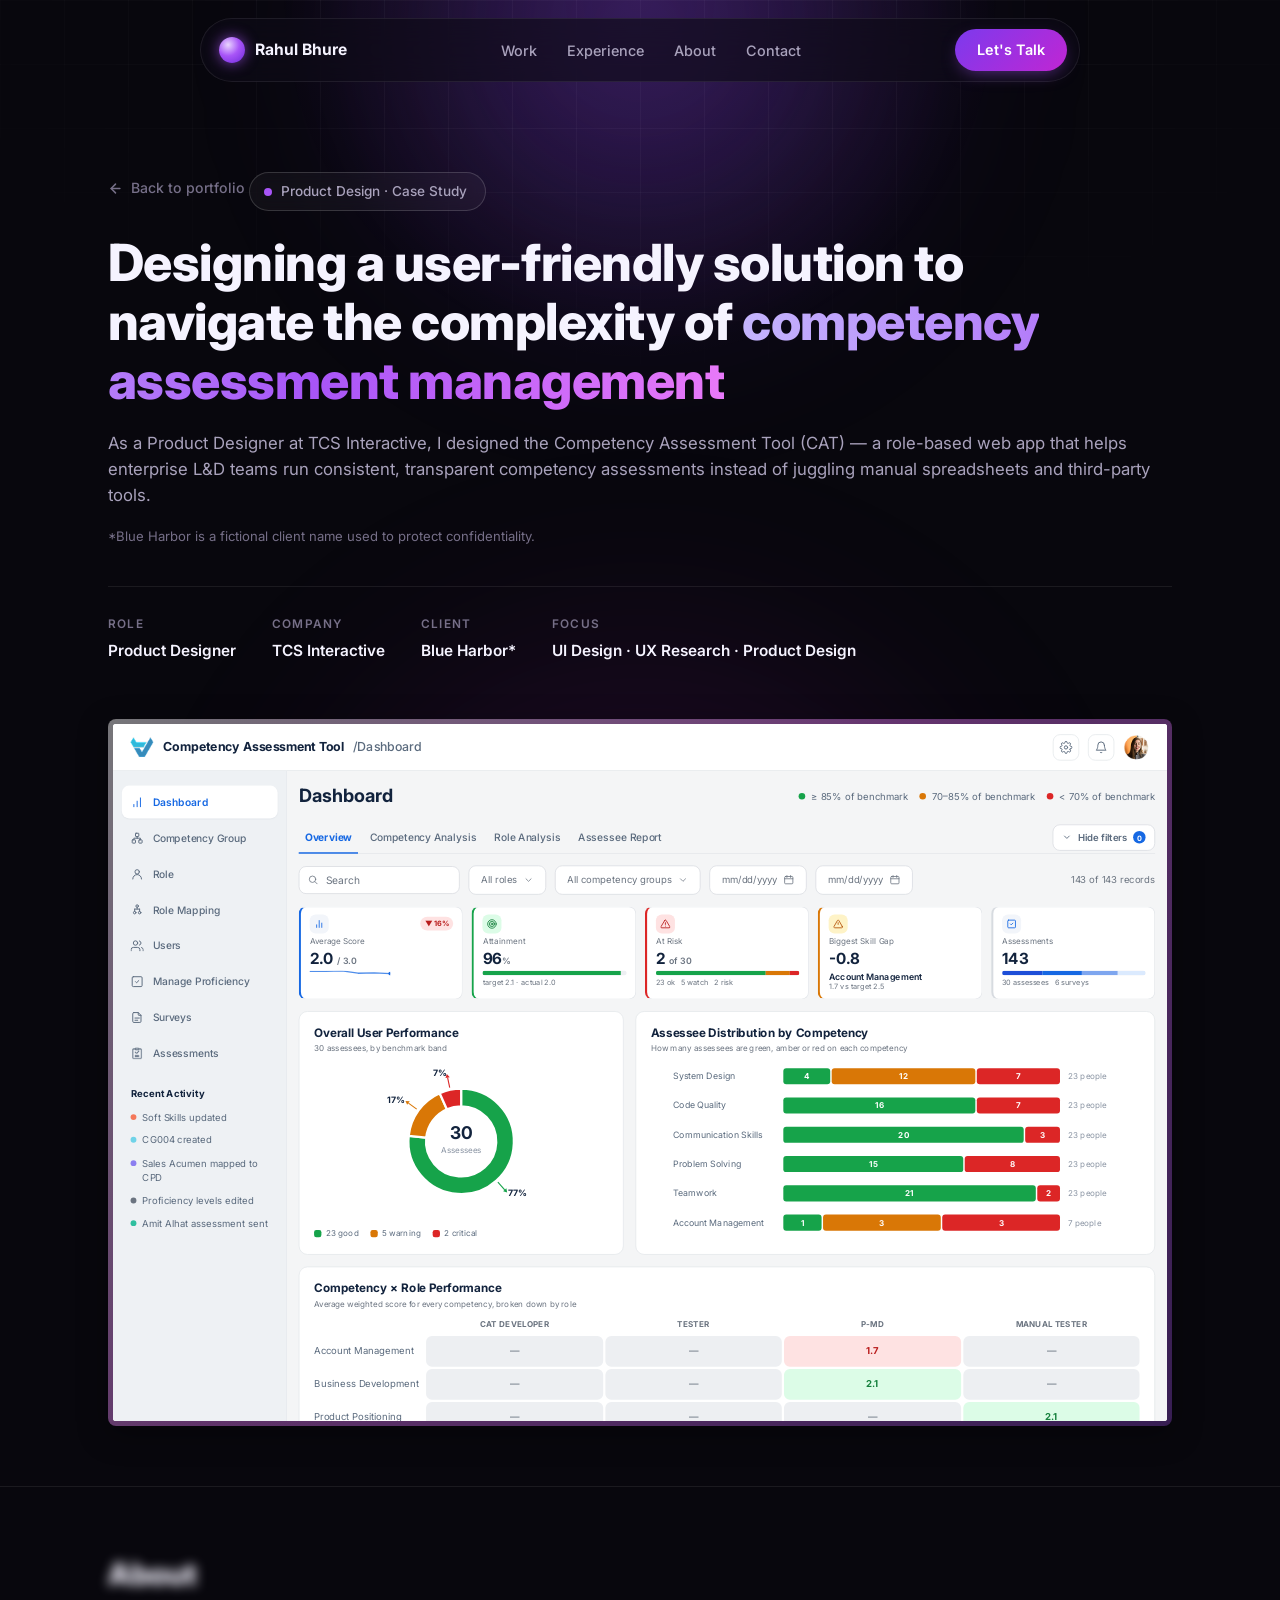
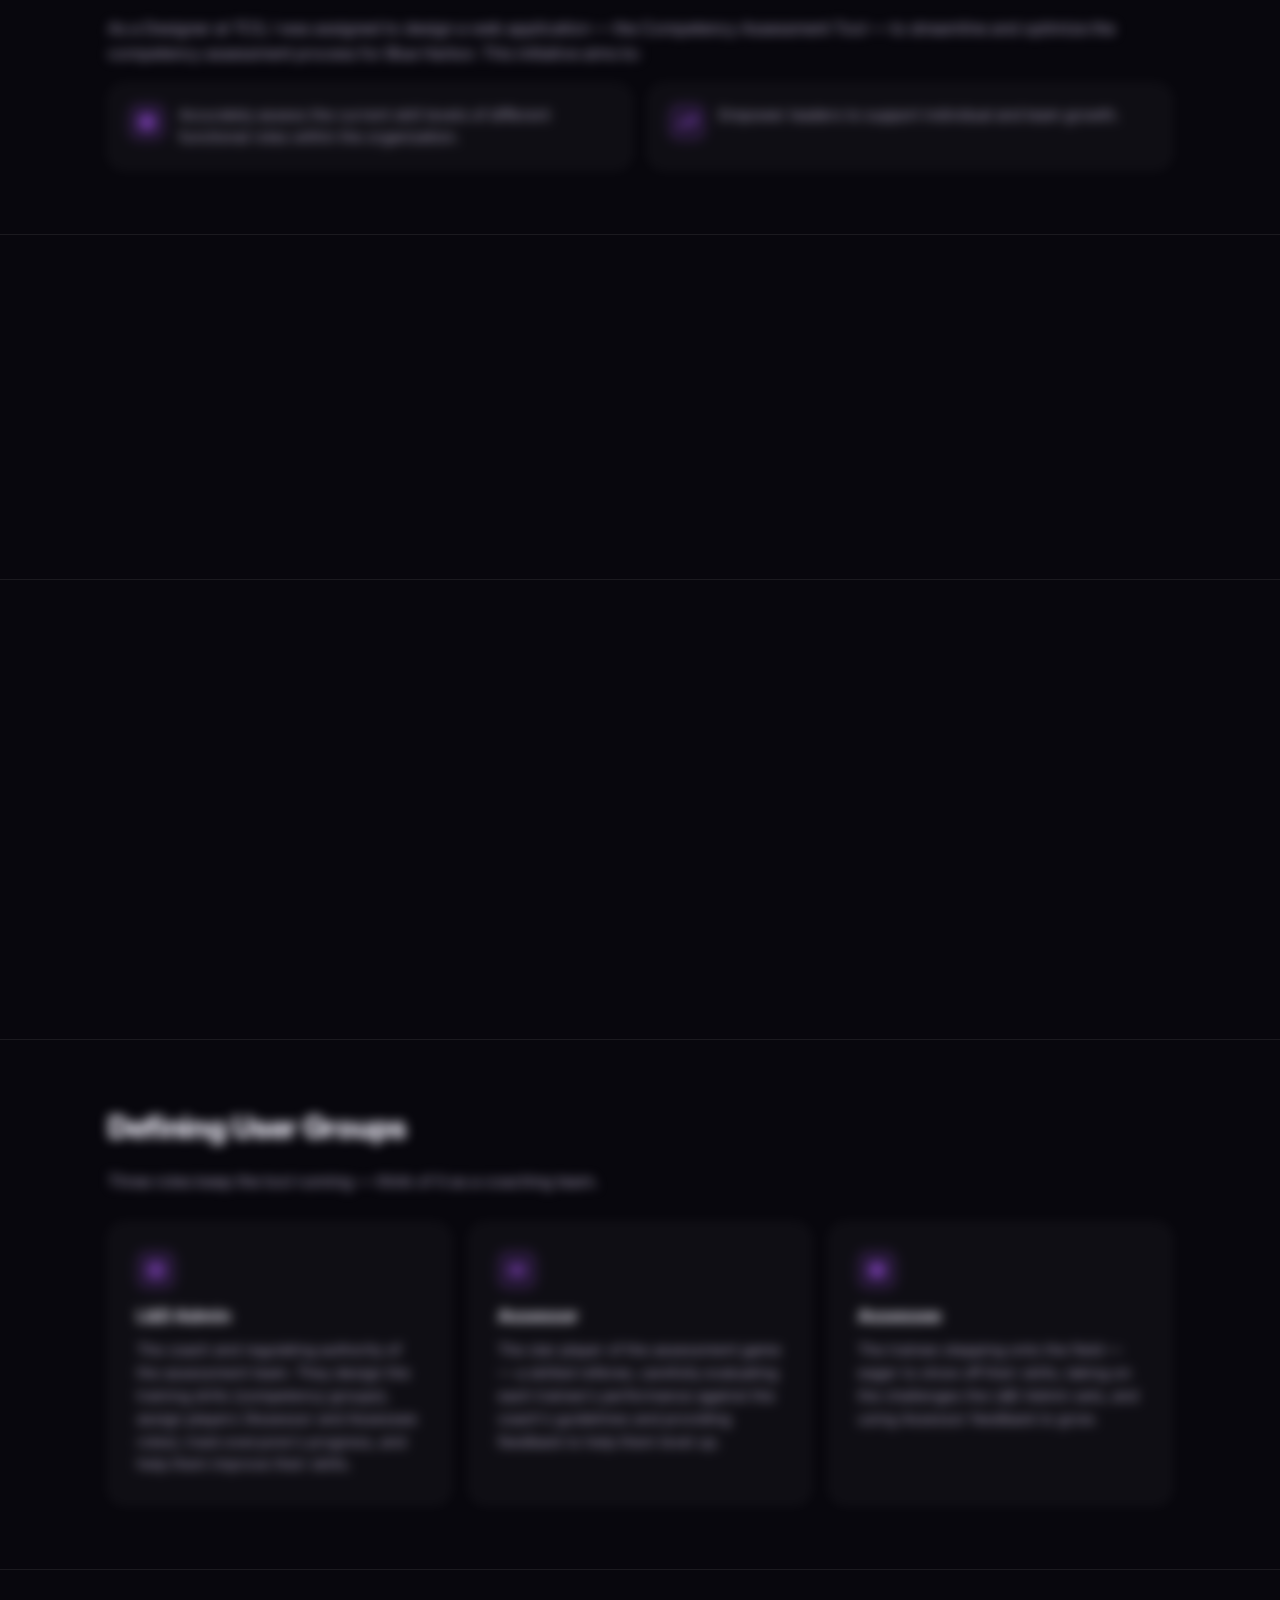
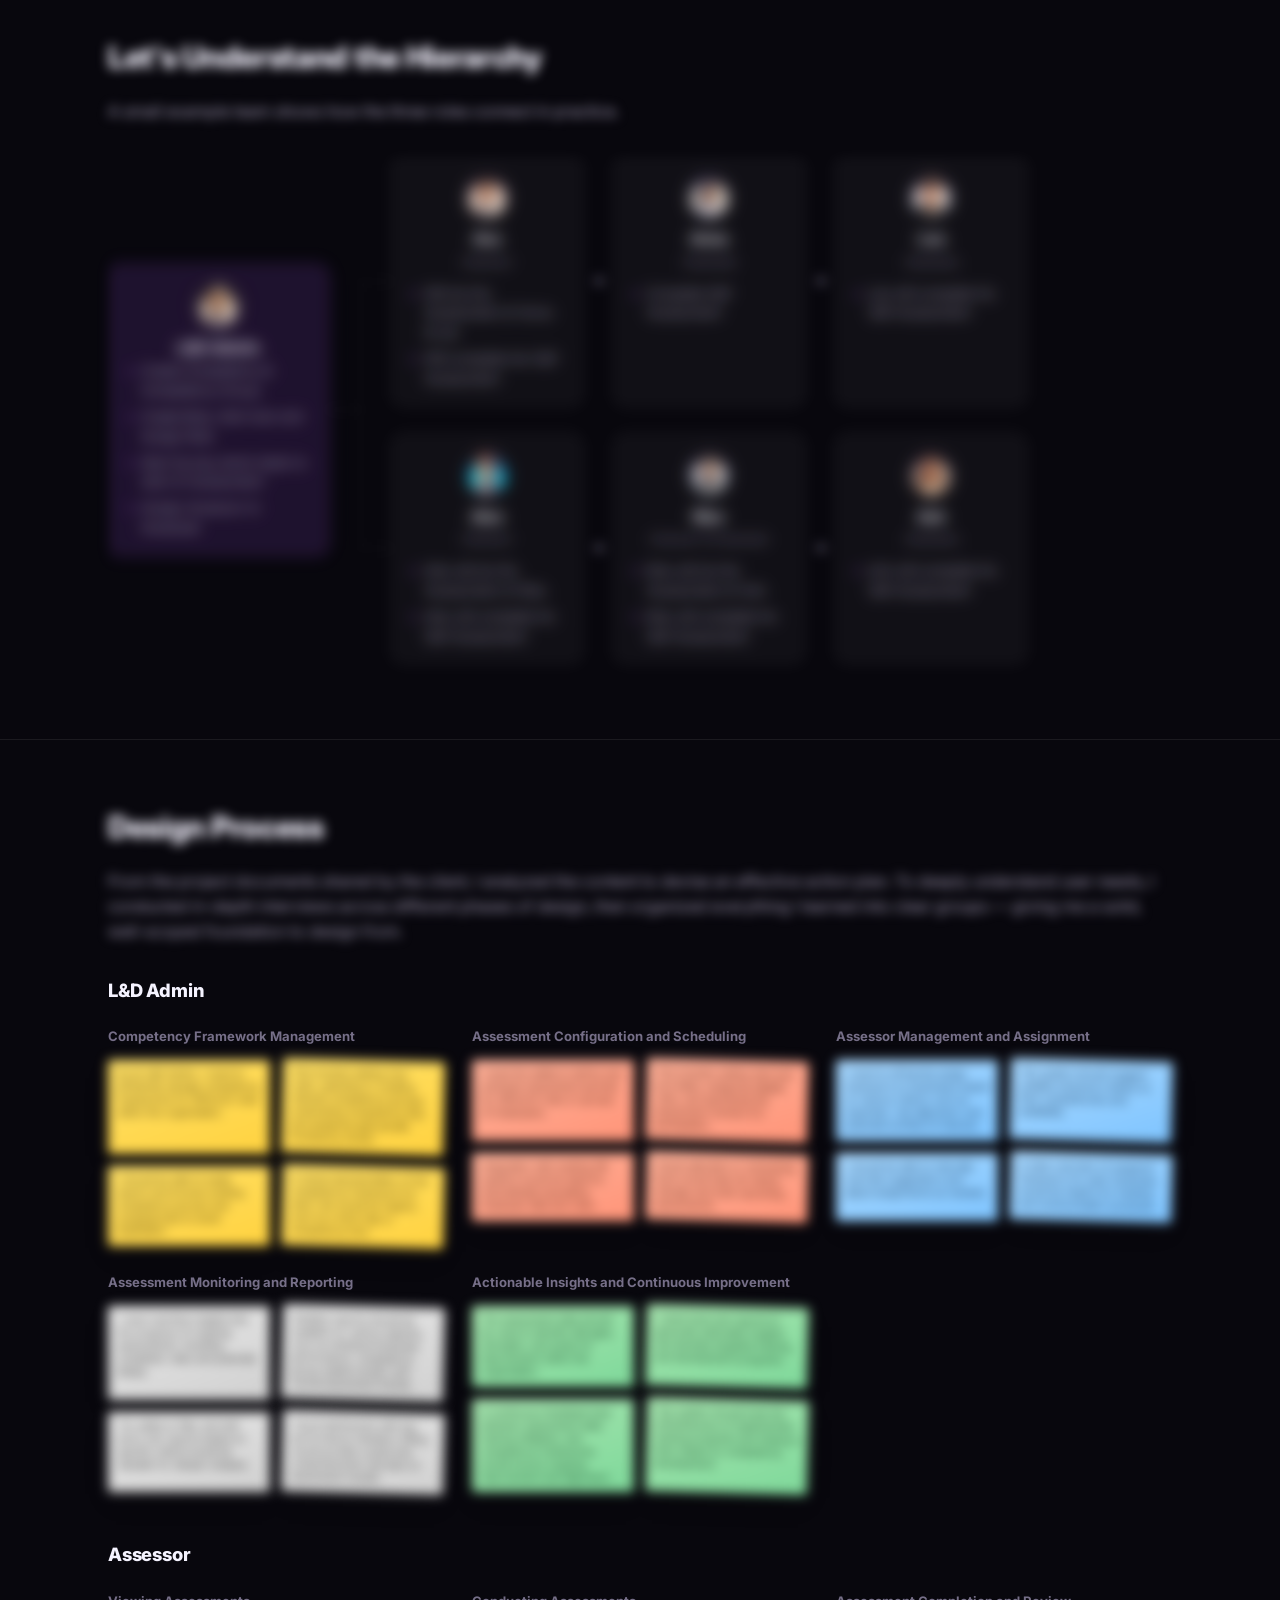
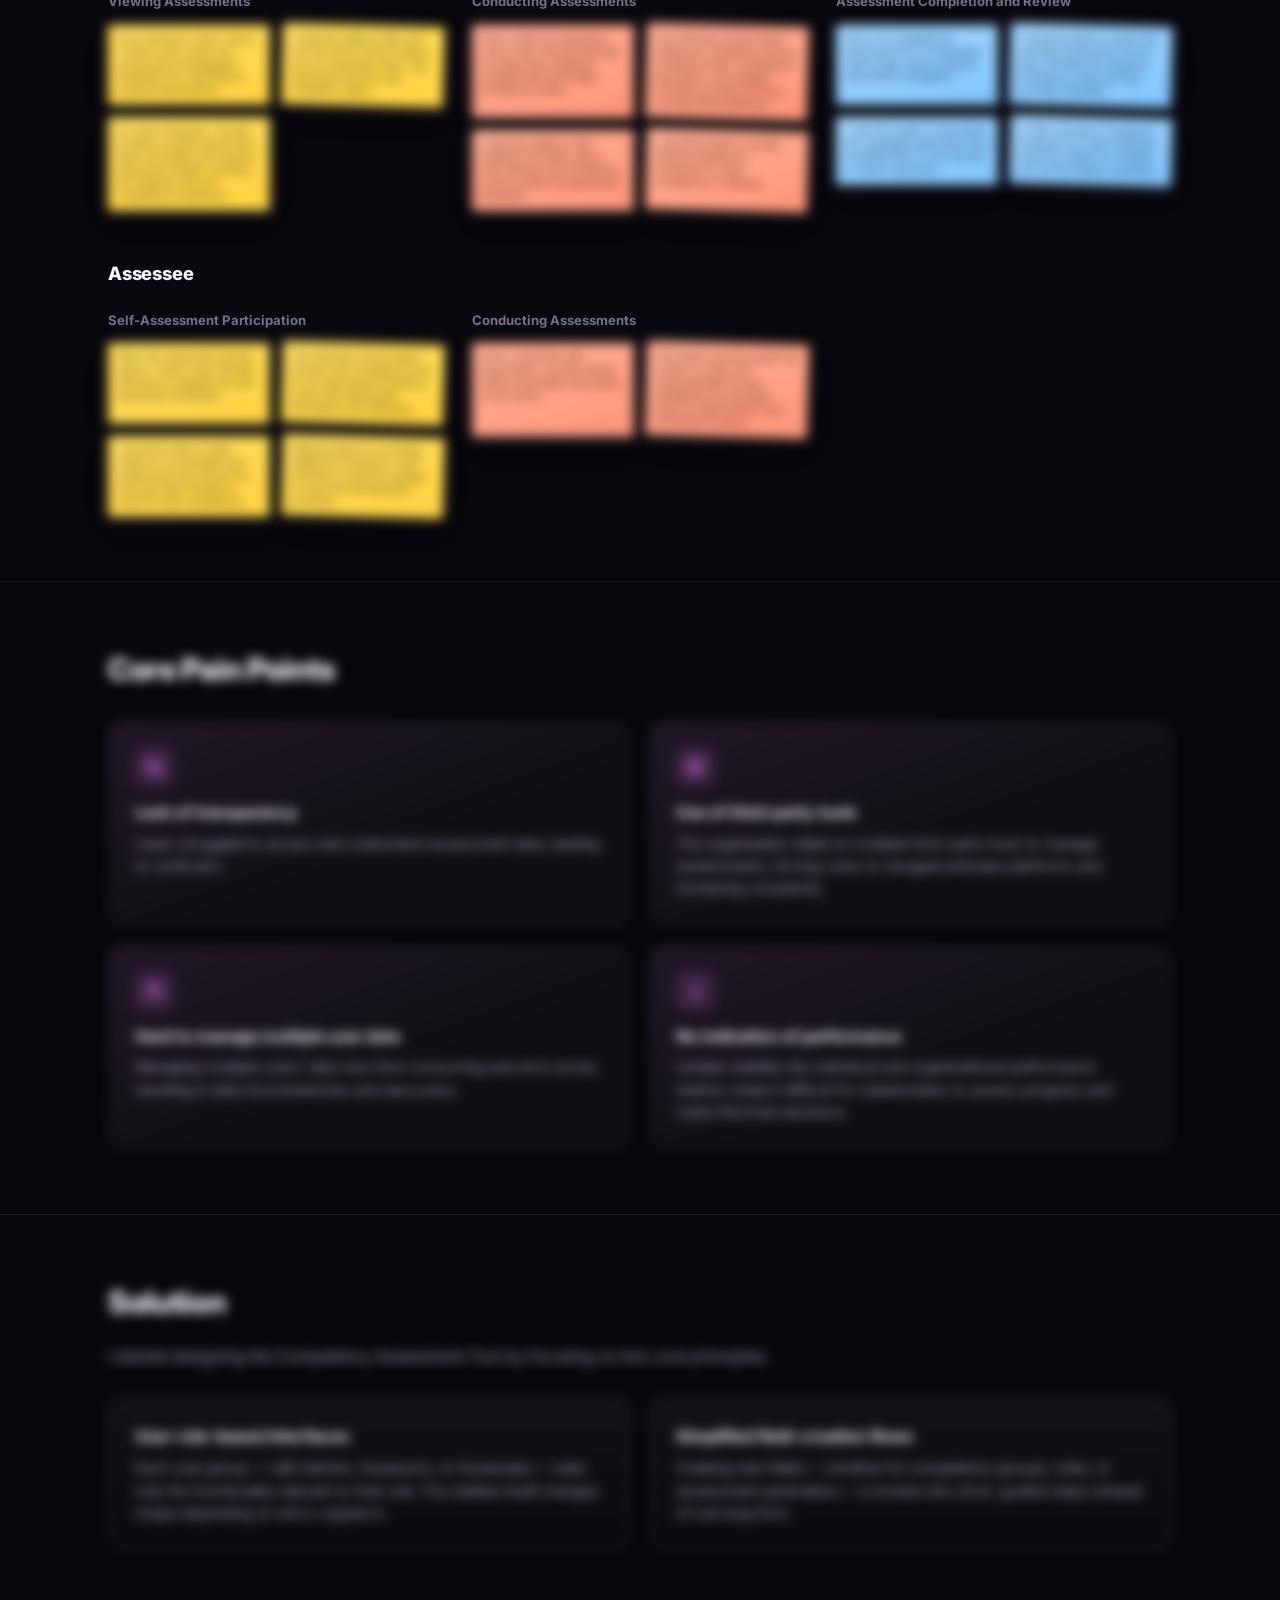
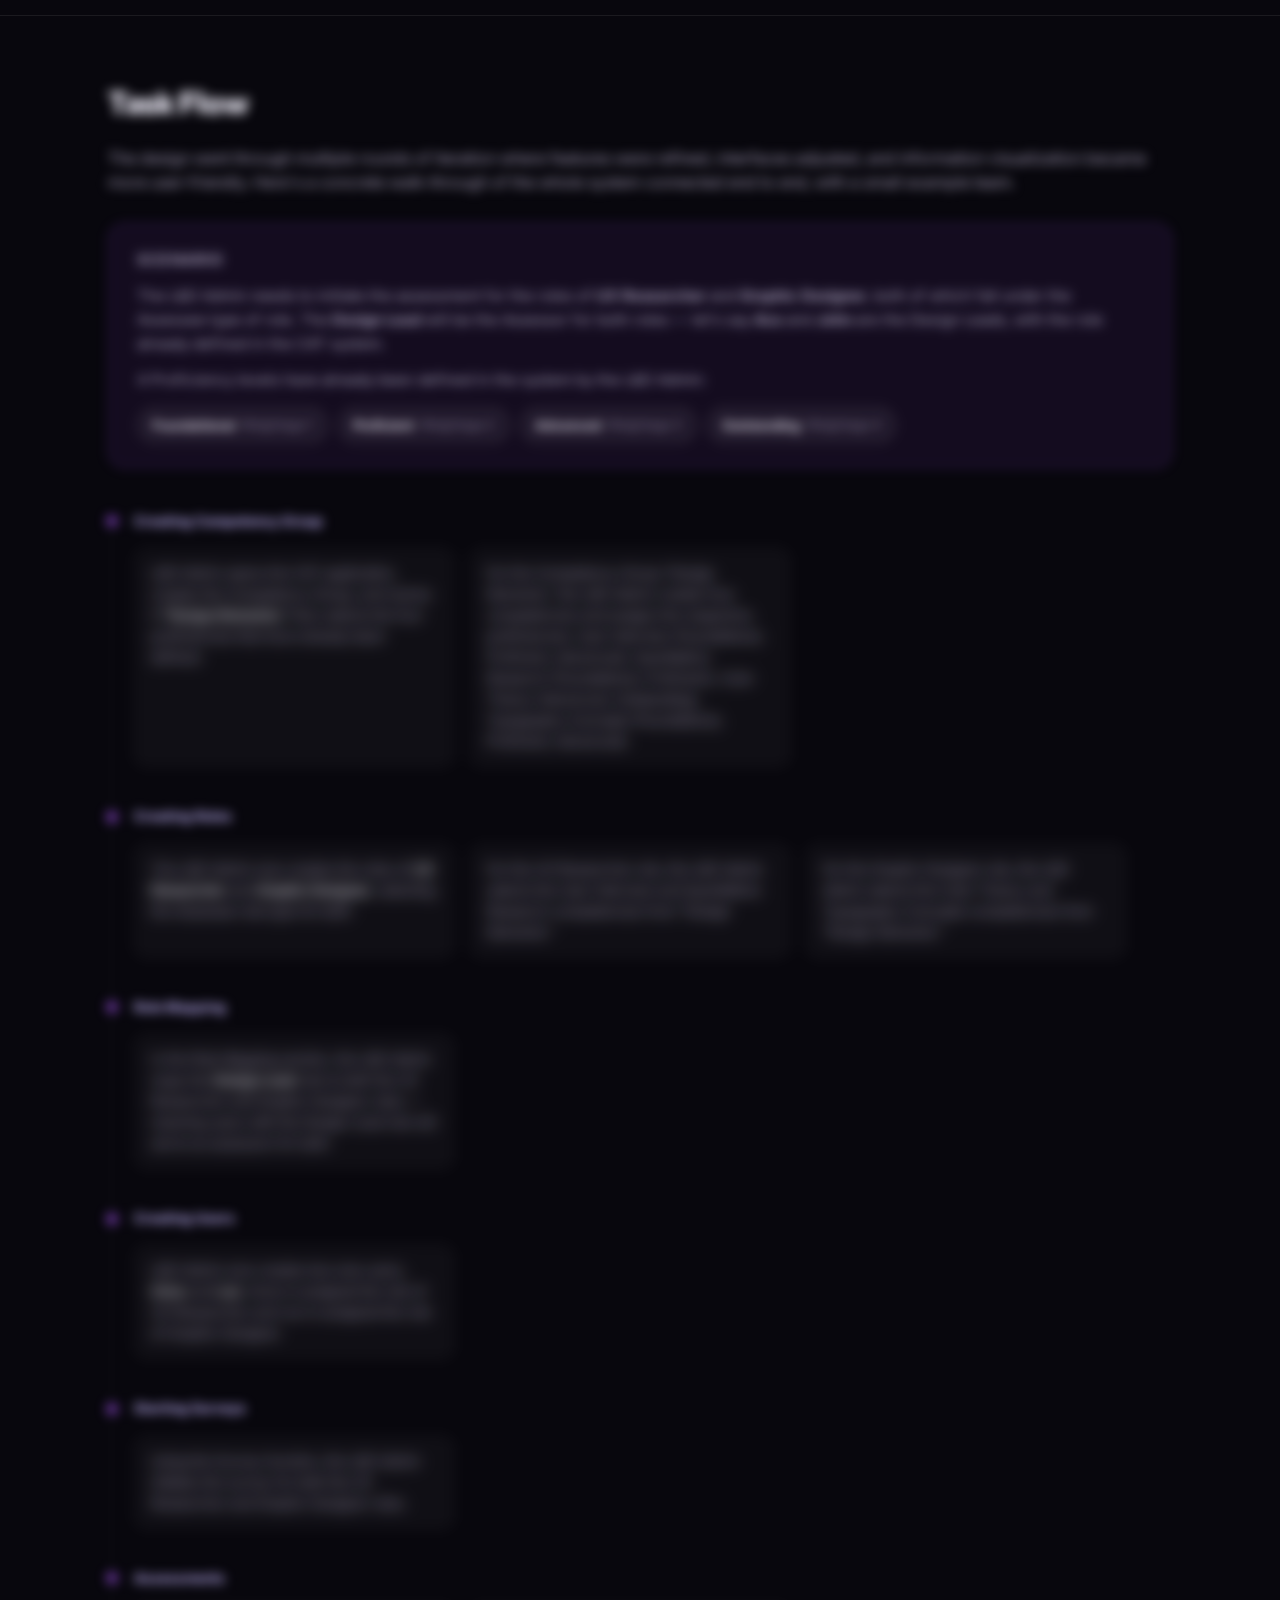
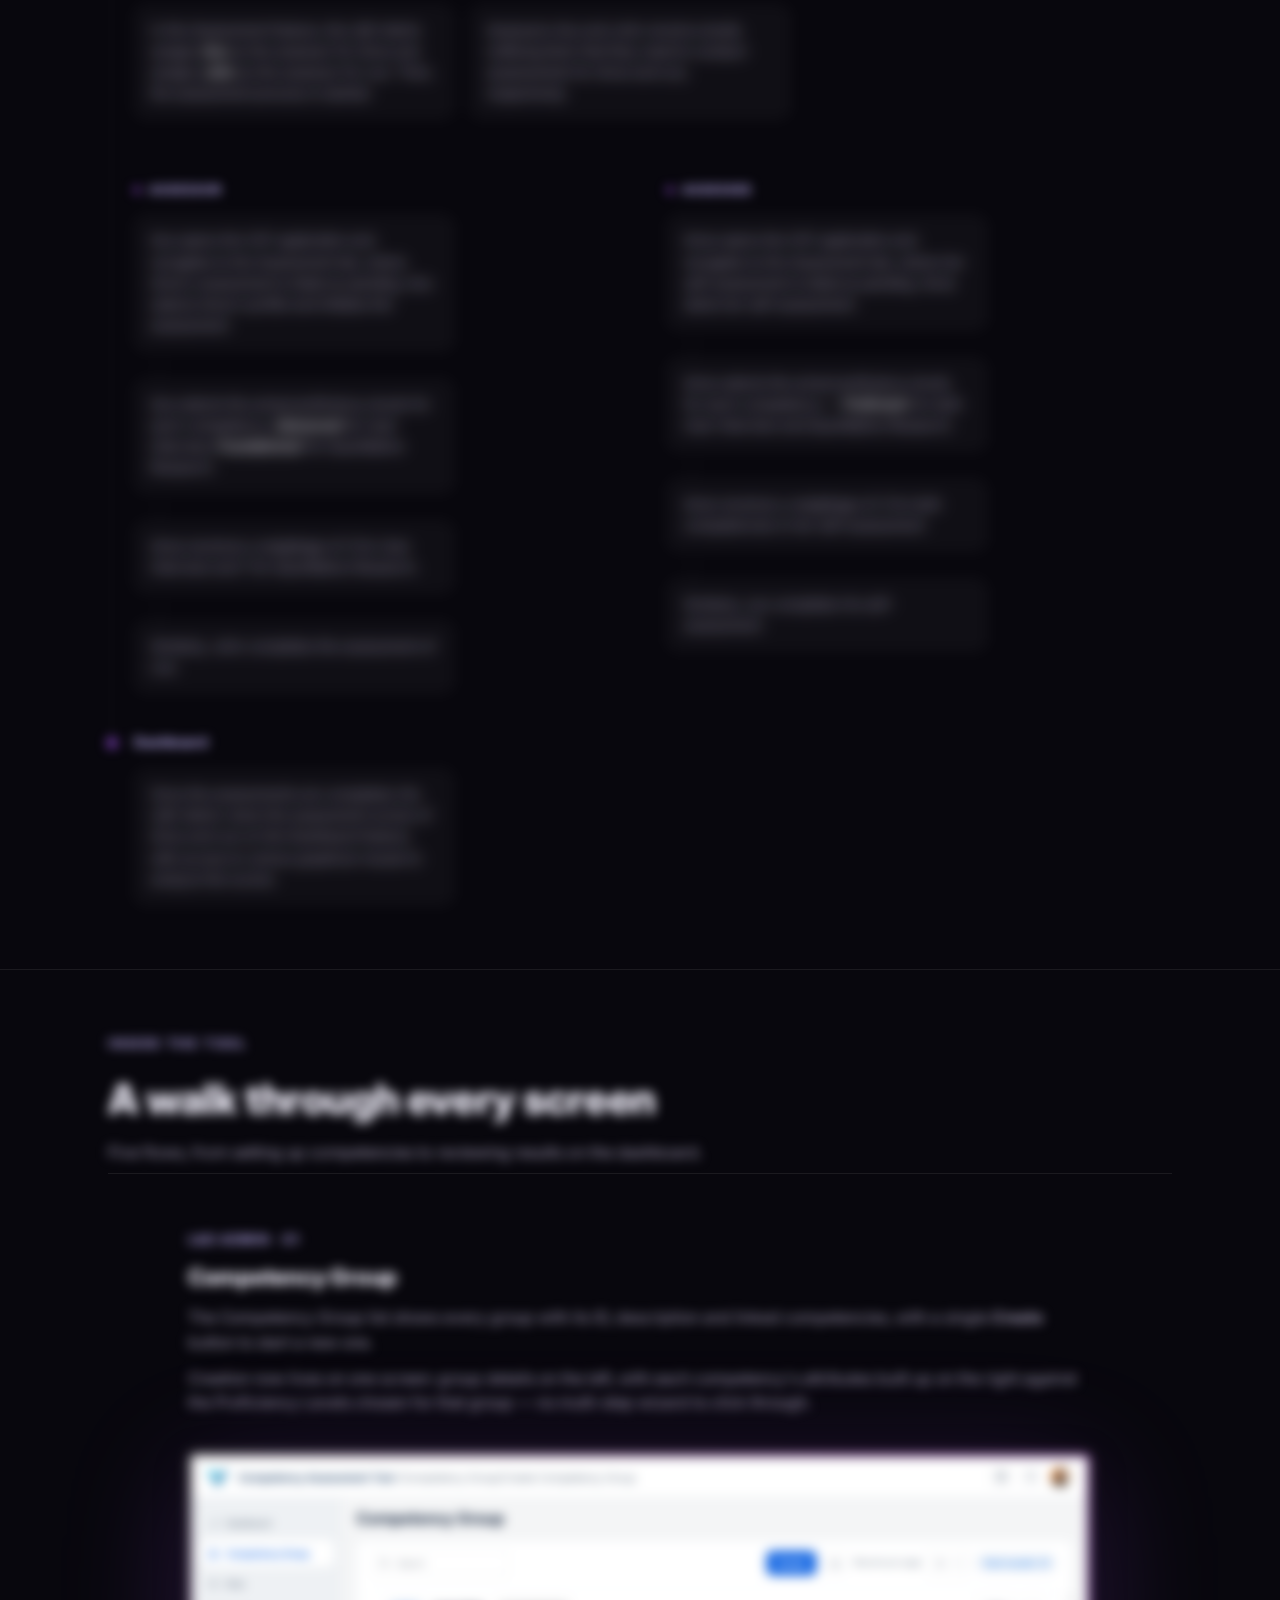
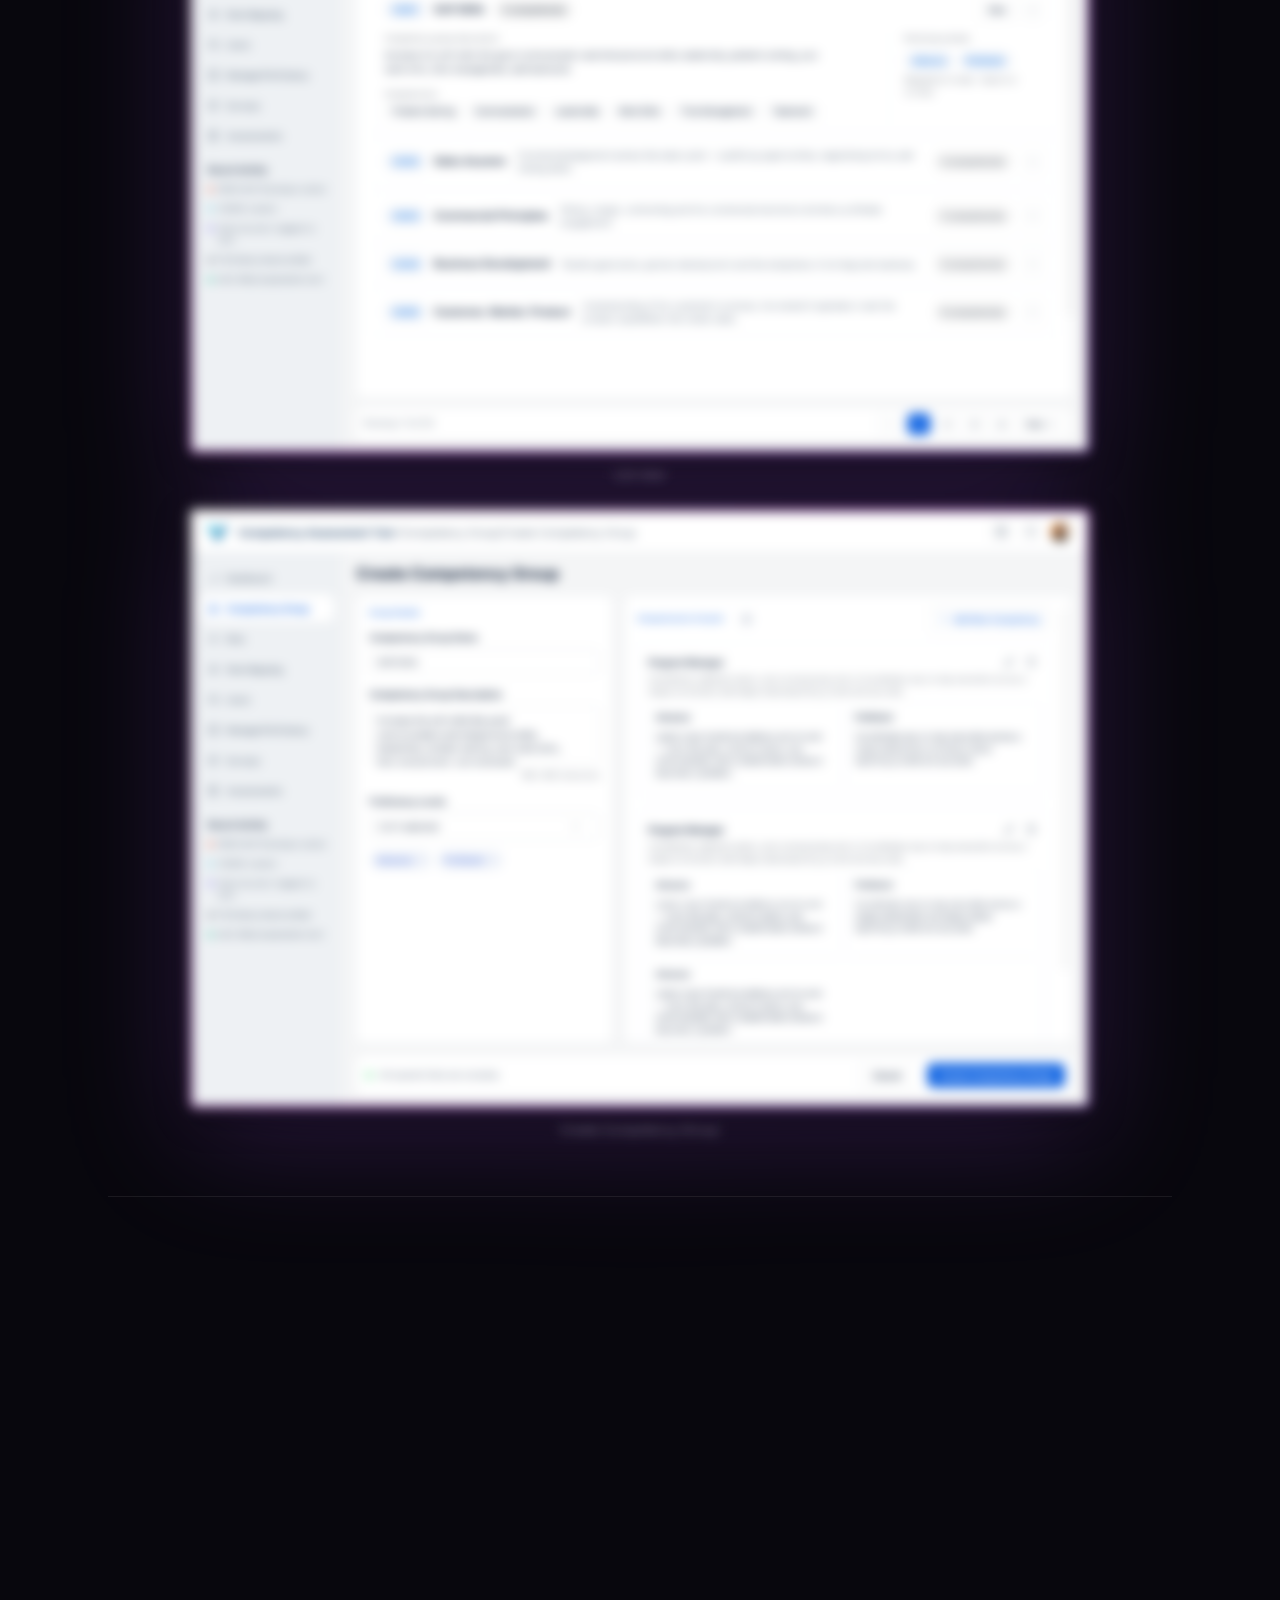
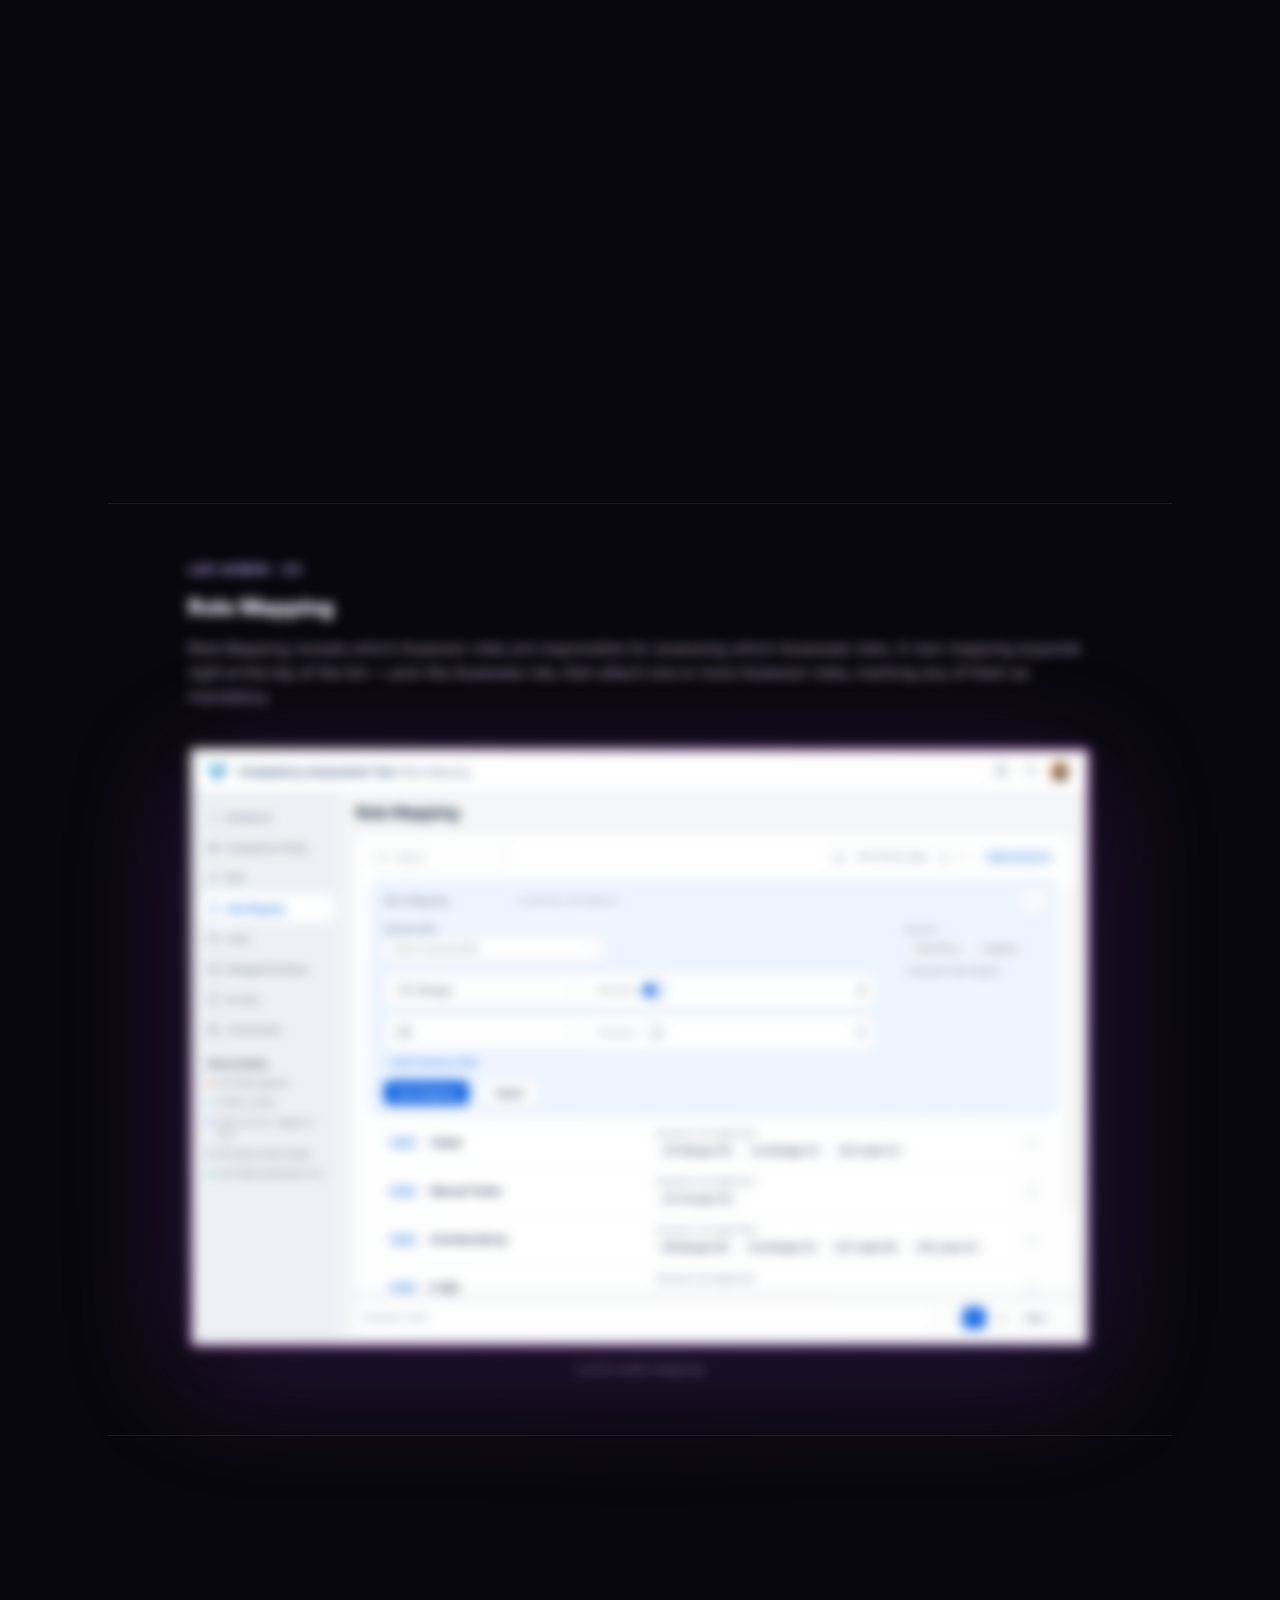
==== commit 07e90cdb: "cat prototype" ====
--- a/case-study-cat.html
+++ b/case-study-cat.html
@@ -94,7 +94,7 @@
       </div>
 
       <div class="prototype-embed-frame reveal" style="margin-top:56px;" data-prototype-embed>
-        <iframe src="assets/prototype/cat/dashboard-1c-v2.html" title="Competency Assessment Tool — interactive dashboard prototype" loading="lazy"></iframe>
+        <iframe src="assets/prototype/cat/cat-app.html" title="Competency Assessment Tool — interactive prototype" loading="lazy"></iframe>
       </div>
     </div>
   </section>
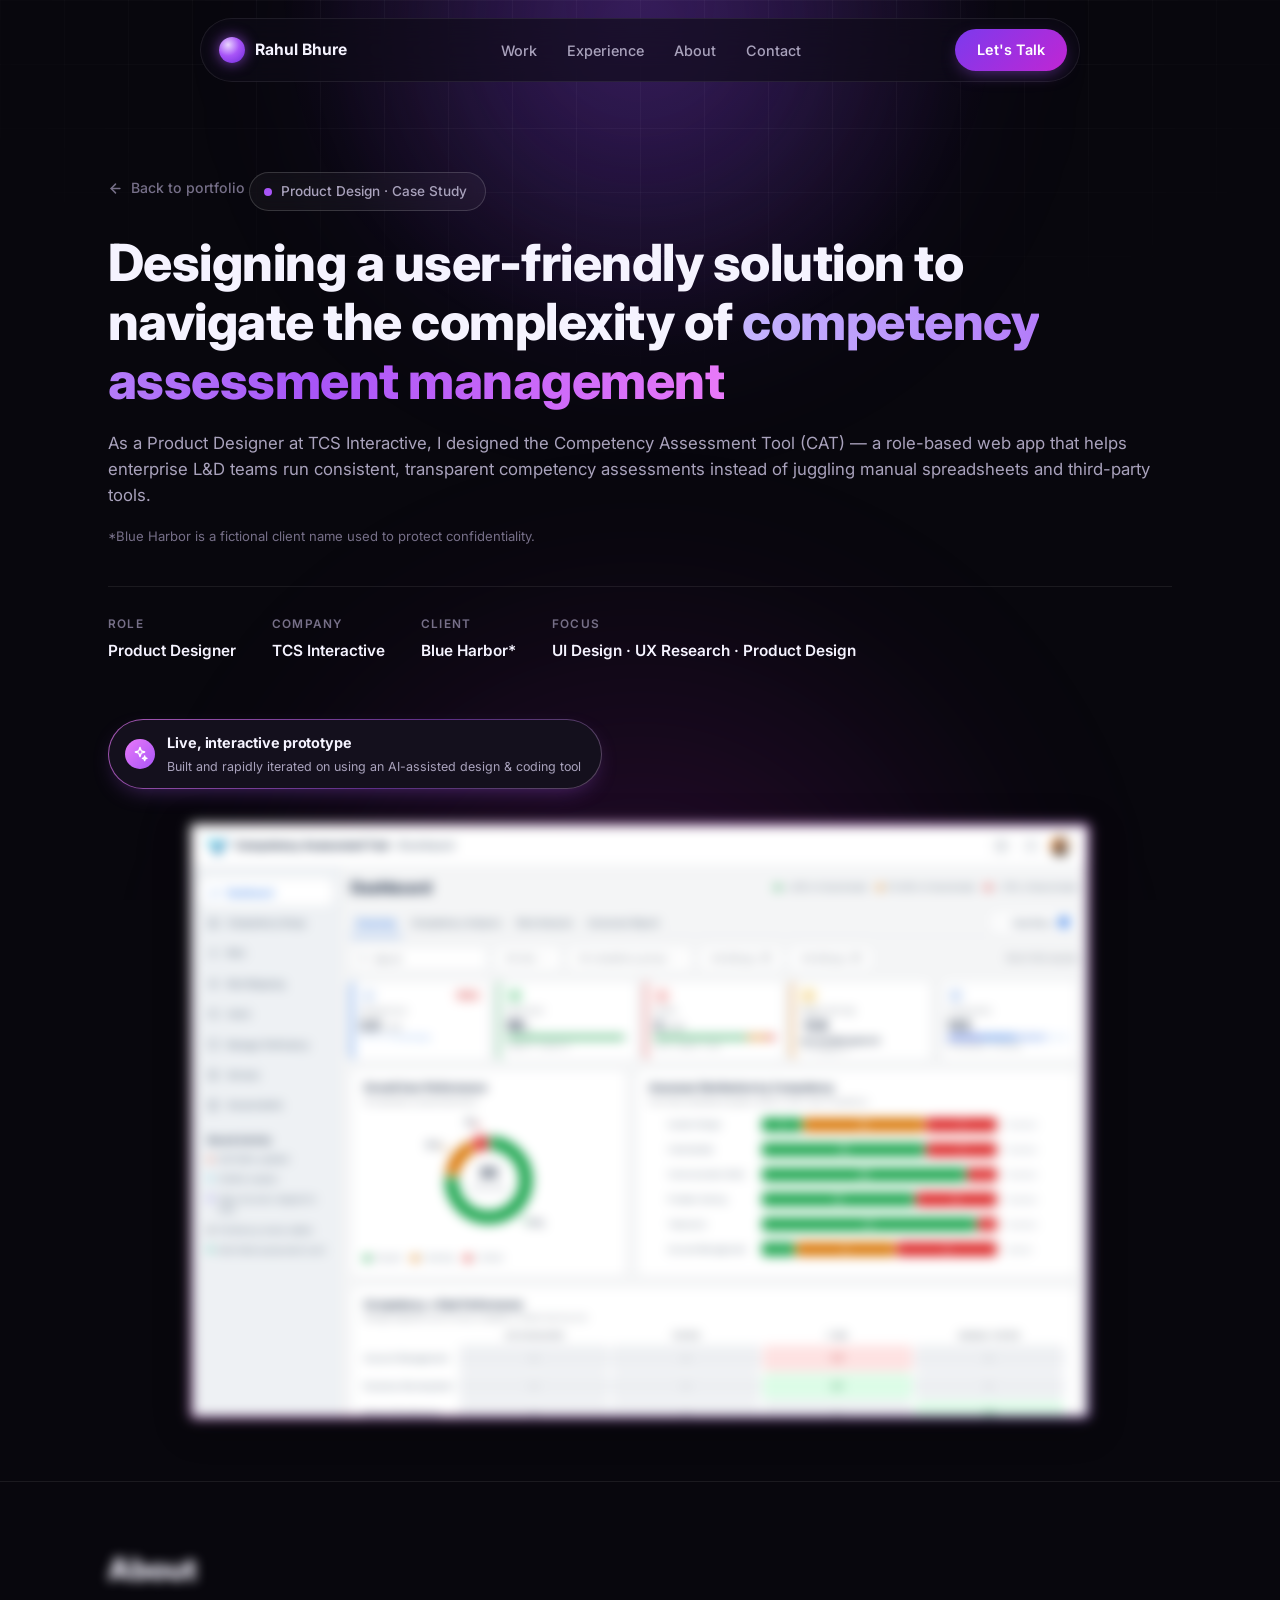
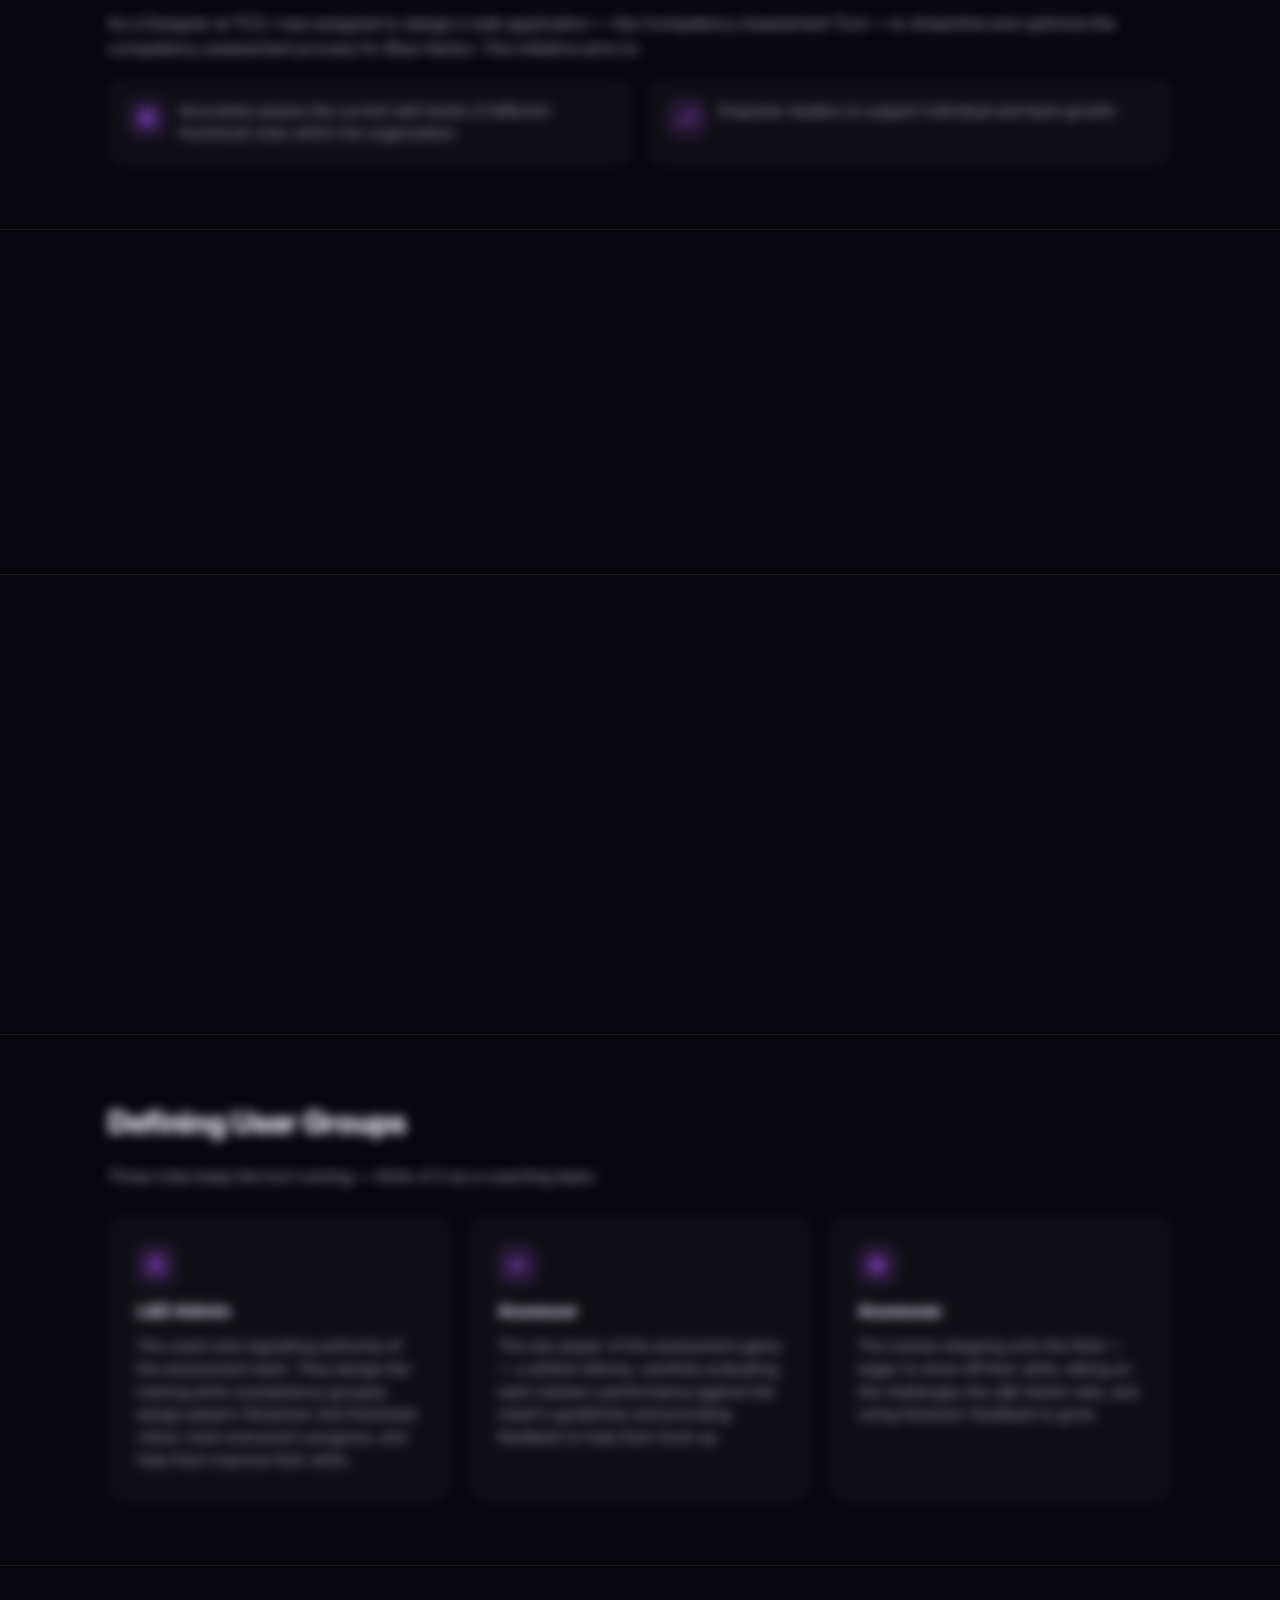
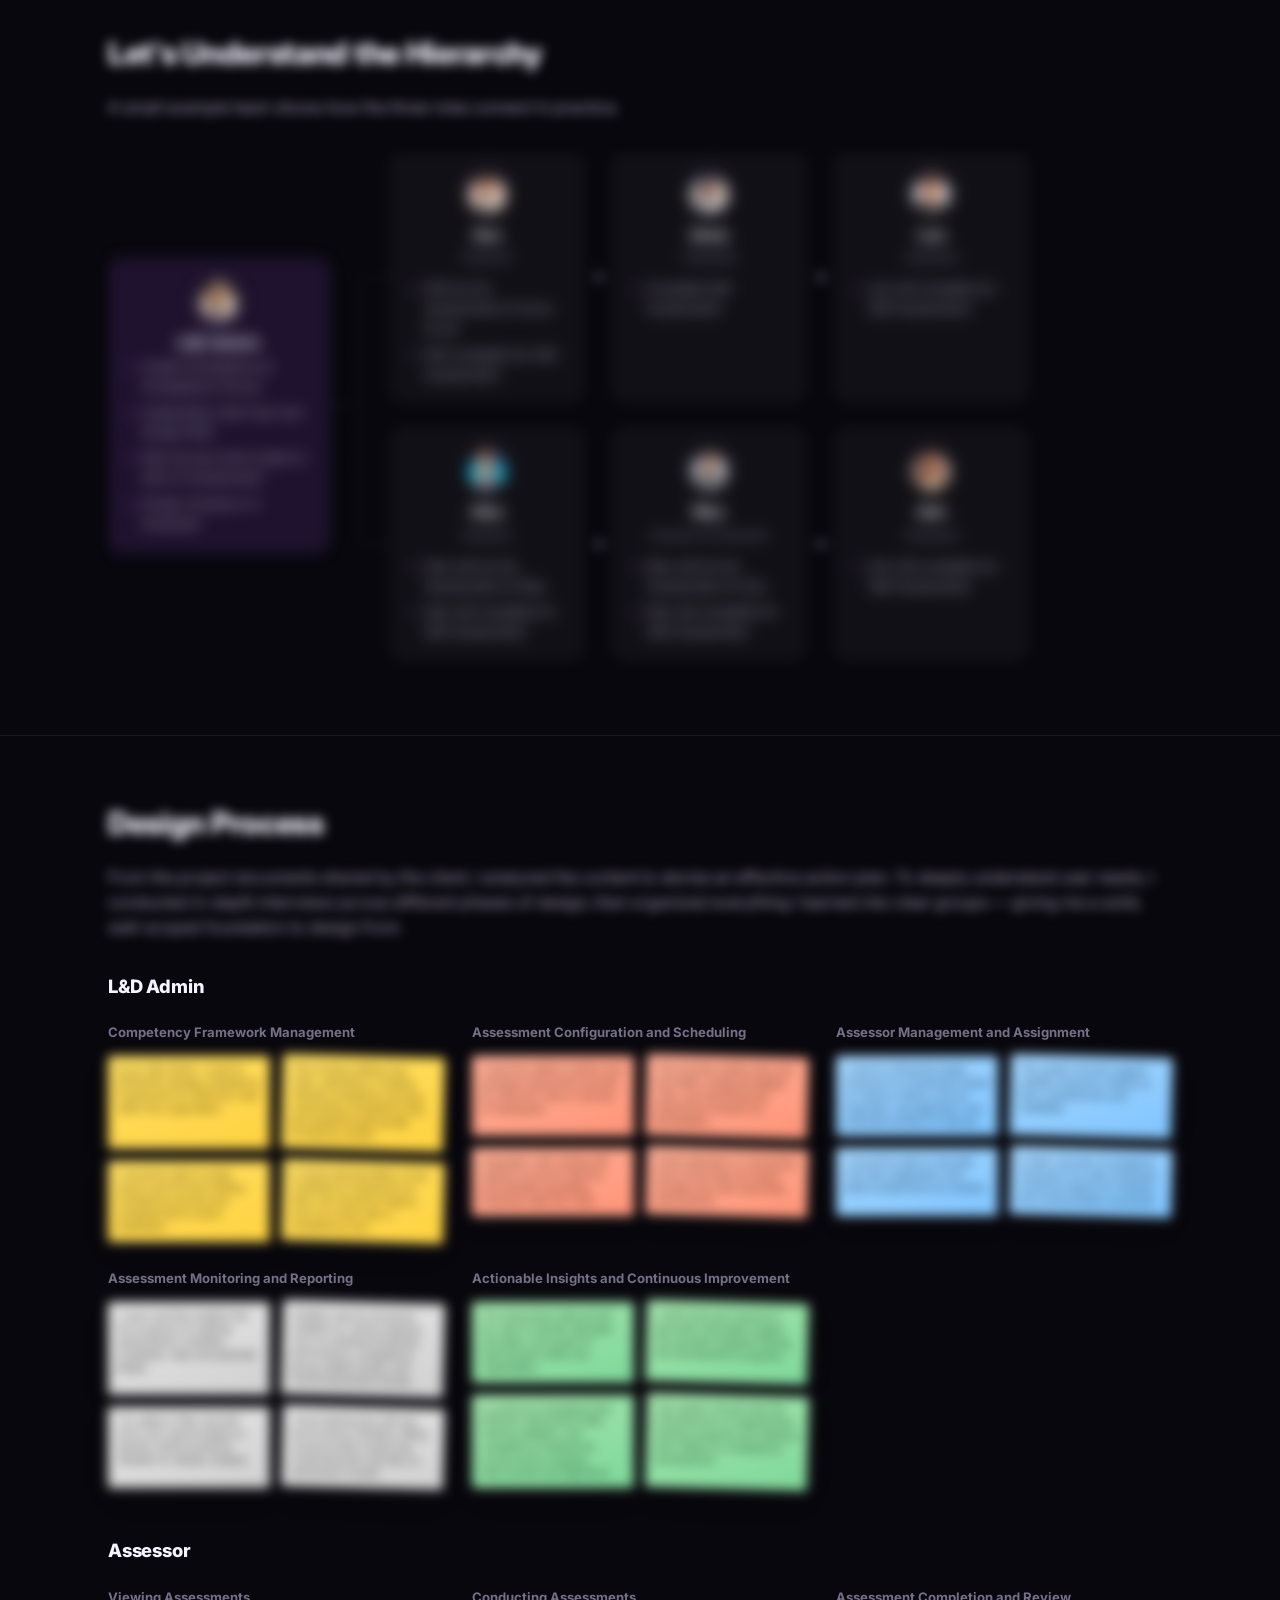
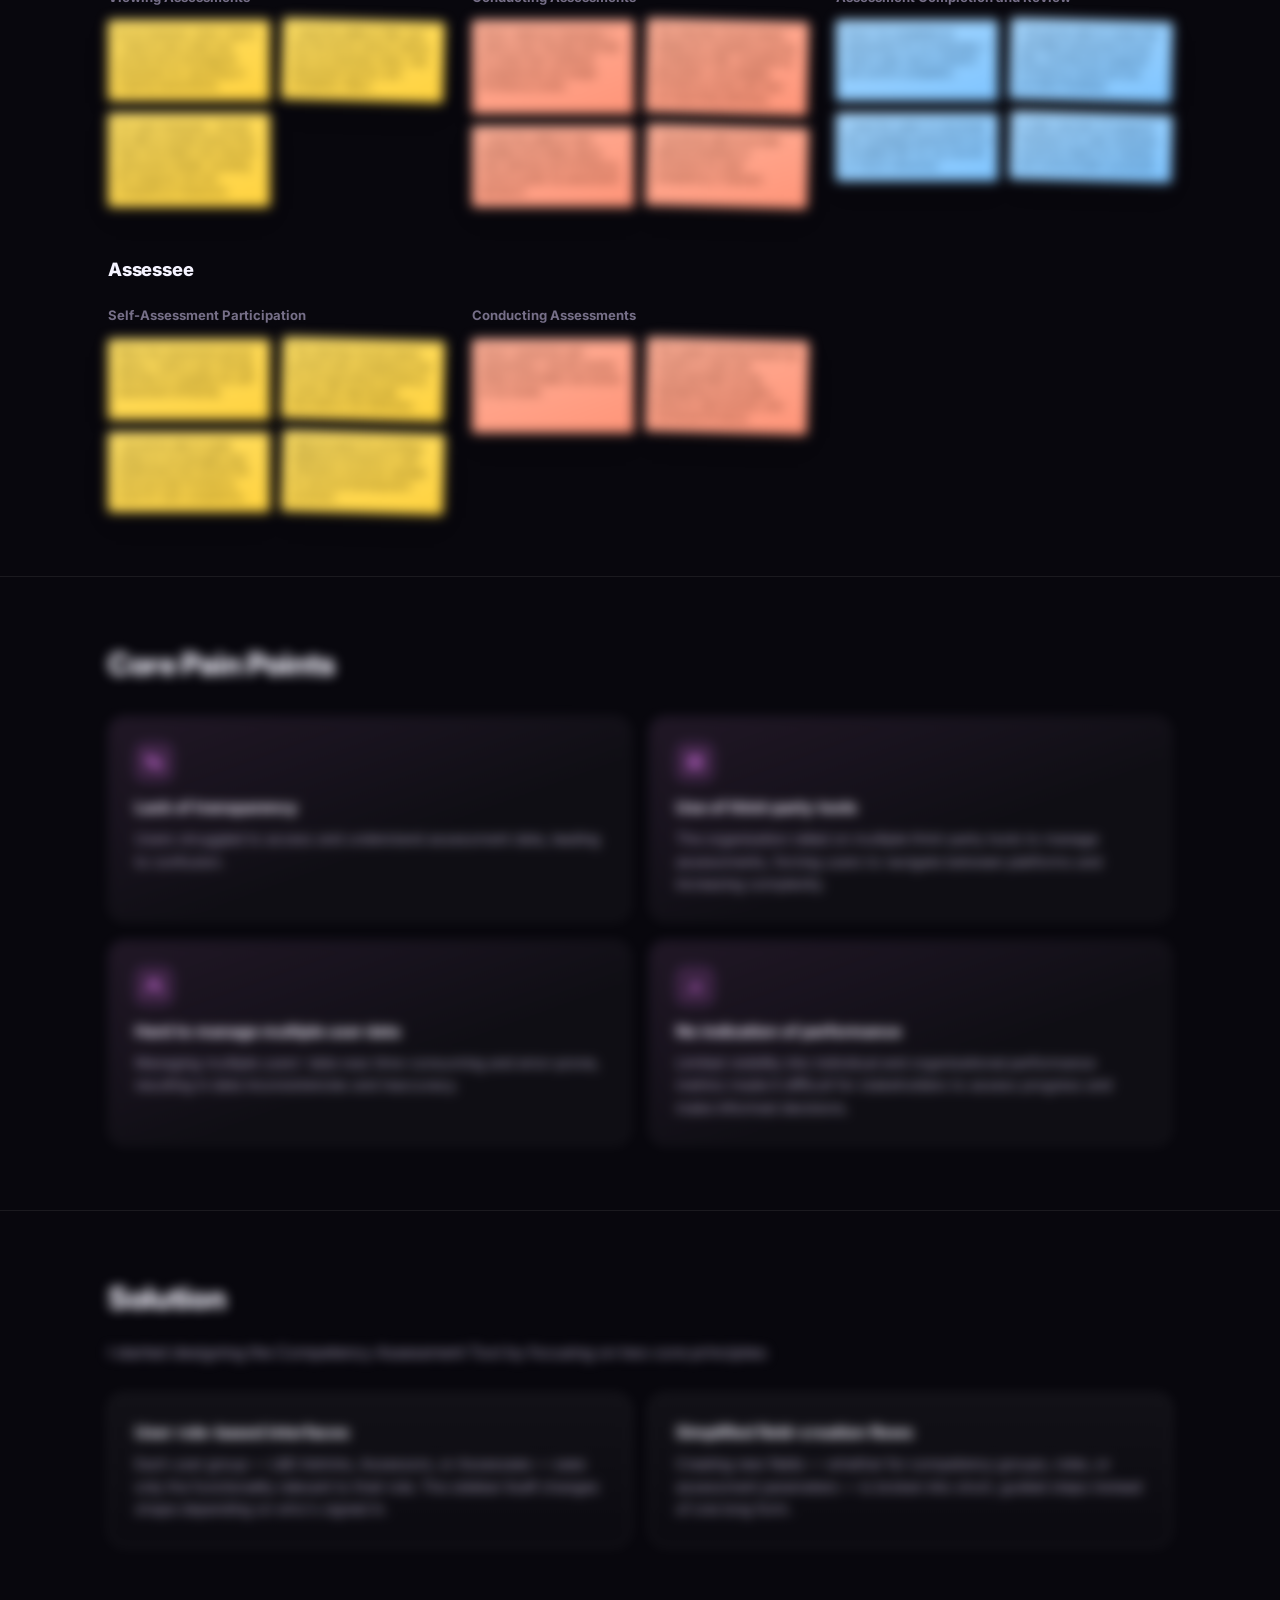
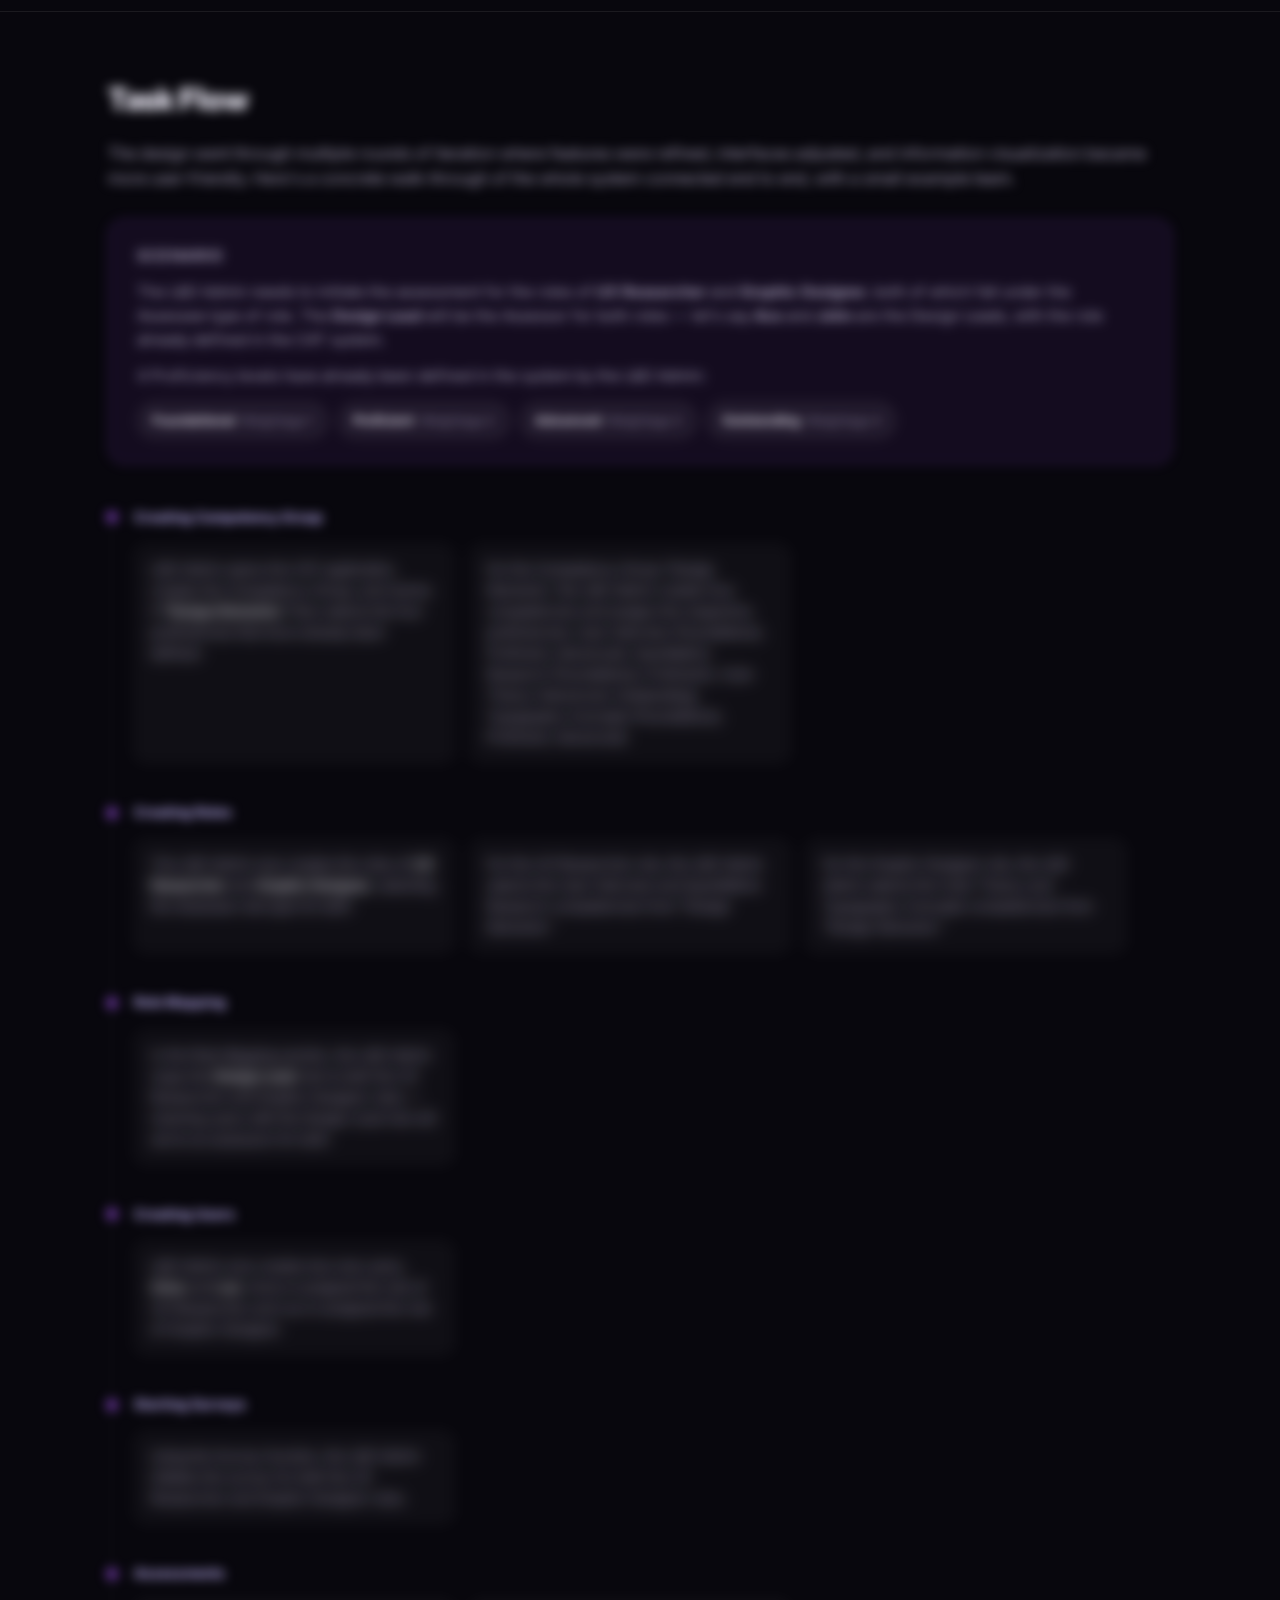
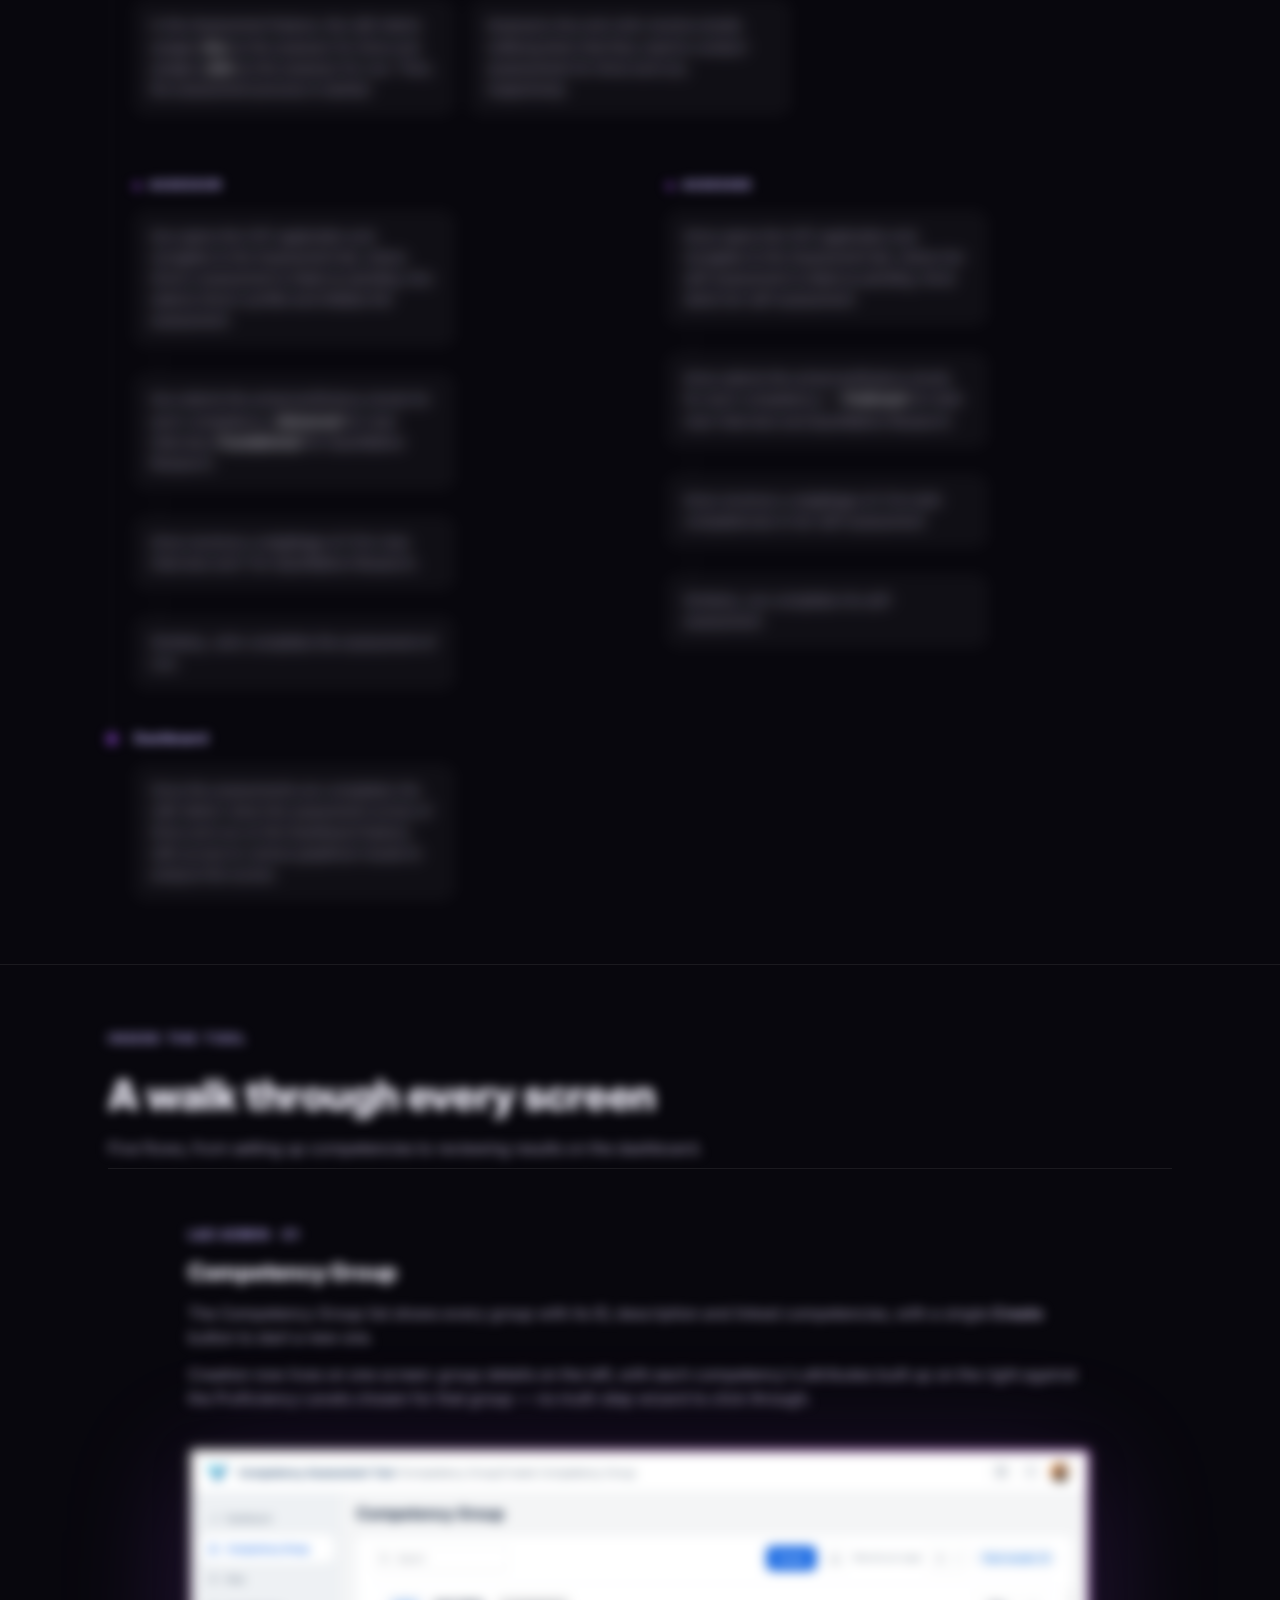
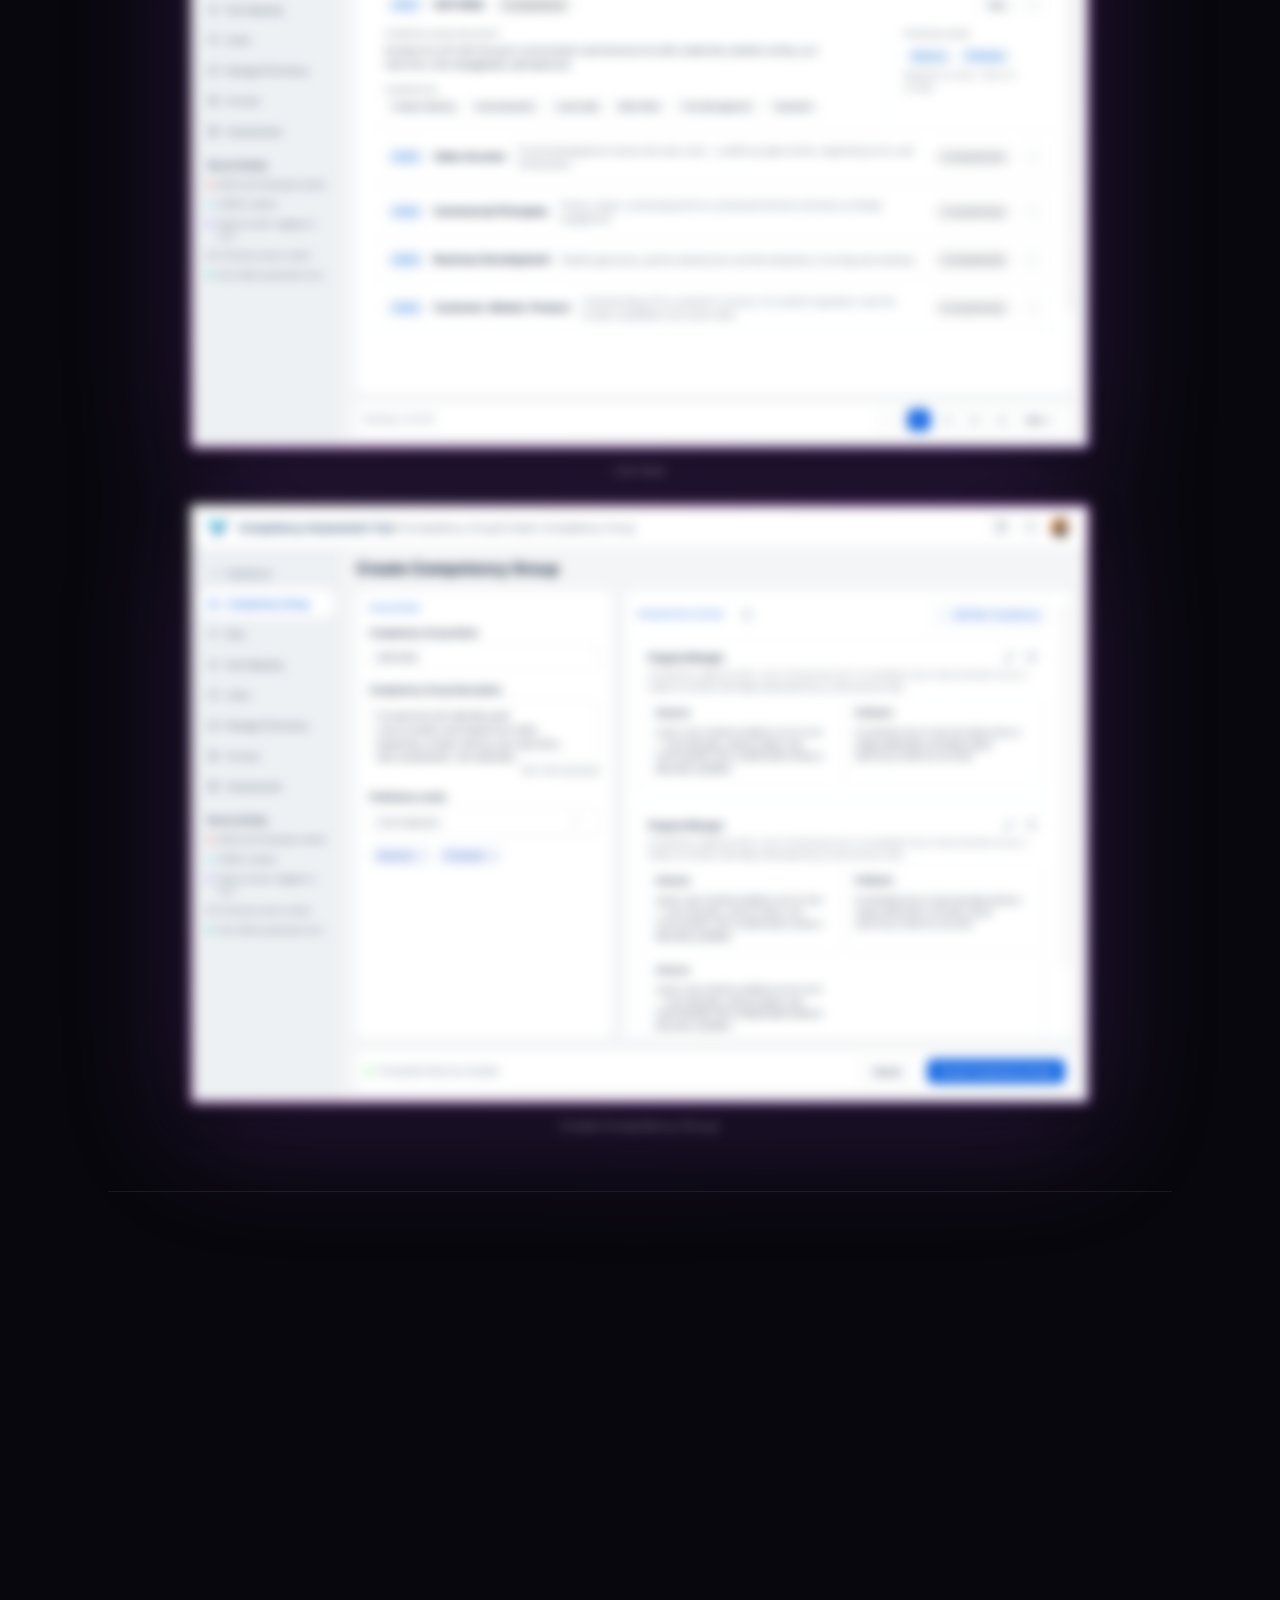
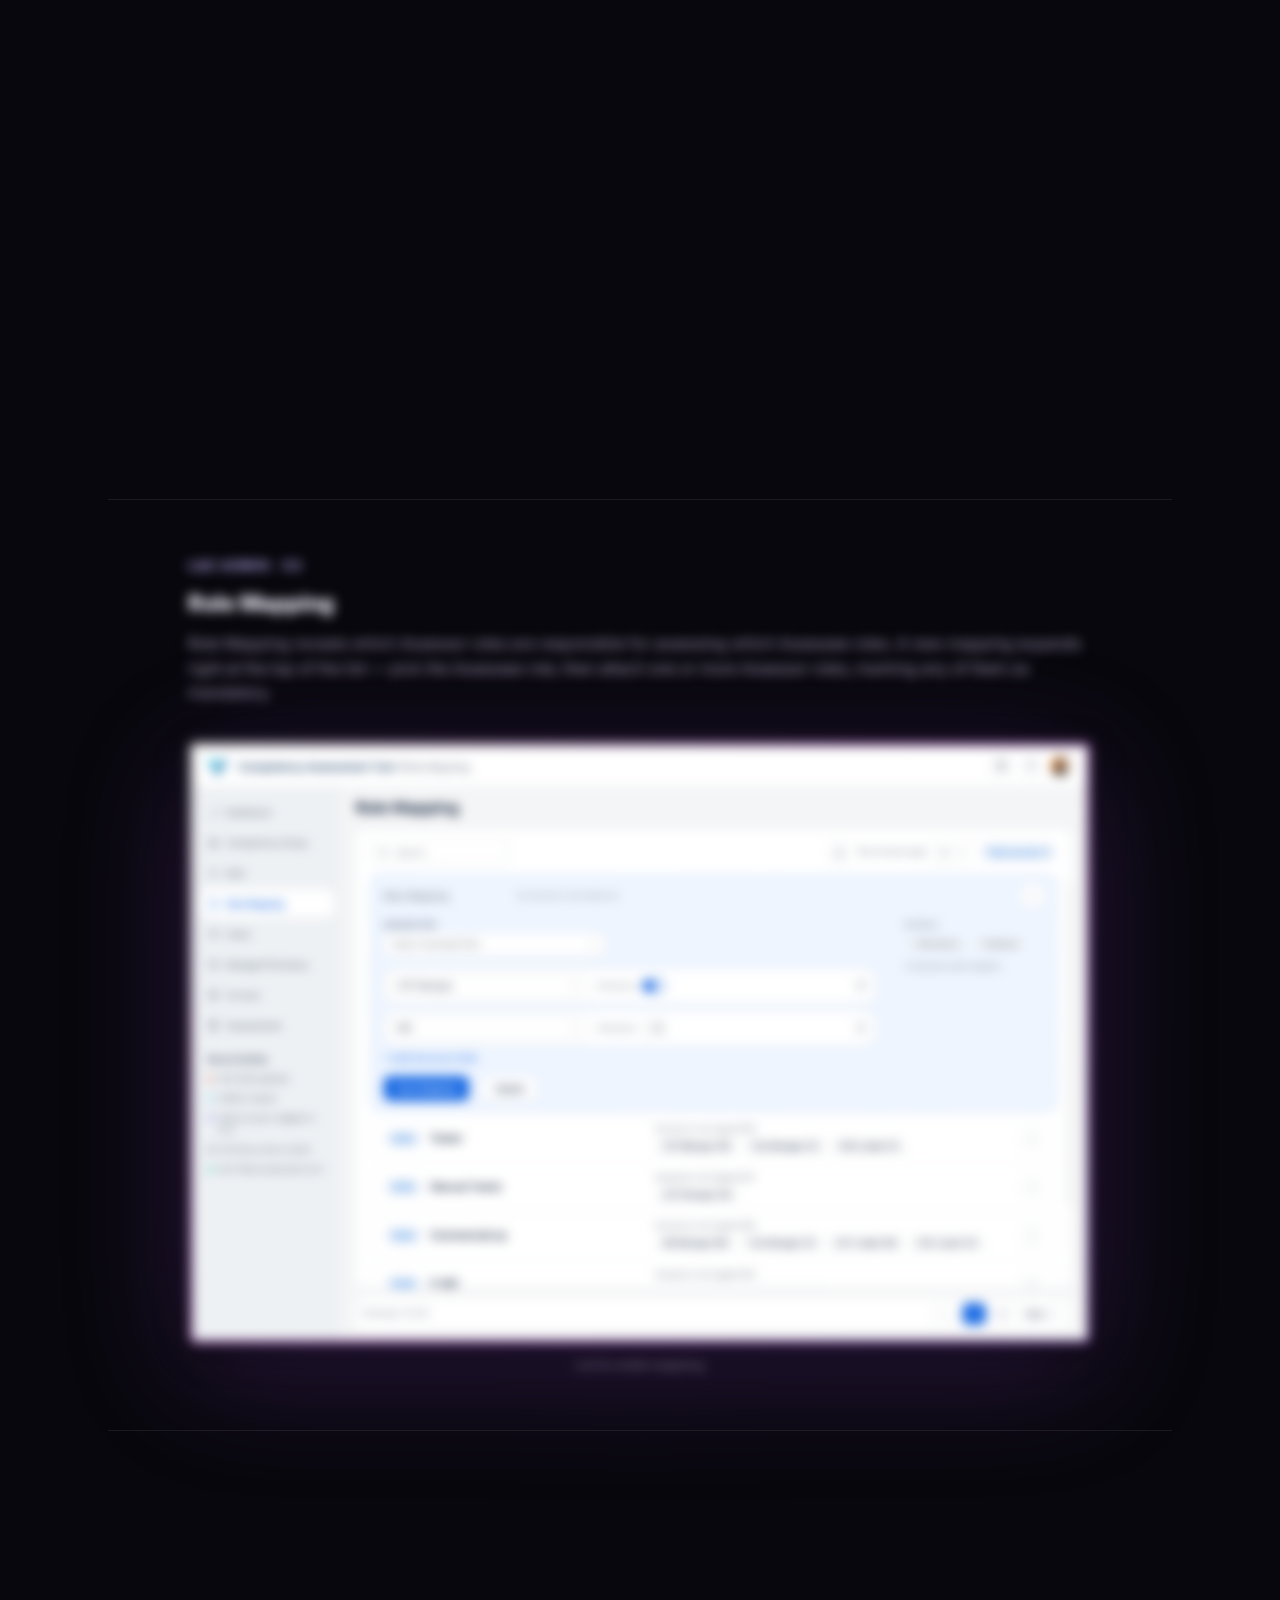
==== commit c7b28bcd: "Crop CAT rotator screenshots for legibility on landing page" ====
--- a/case-study-cat.html
+++ b/case-study-cat.html
@@ -93,7 +93,17 @@
         </div>
       </div>
 
-      <div class="prototype-embed-frame reveal" style="margin-top:56px;" data-prototype-embed>
+      <div class="prototype-badge reveal" style="margin-top:56px;">
+        <span class="prototype-badge-icon">
+          <svg width="16" height="16" viewBox="0 0 24 24" fill="none" stroke="currentColor" stroke-width="2" stroke-linecap="round" stroke-linejoin="round"><path d="M12 2l1.8 5.2L19 9l-5.2 1.8L12 16l-1.8-5.2L5 9l5.2-1.8L12 2z"></path><path d="M19 15l.9 2.6L22.5 18.5l-2.6.9L19 22l-.9-2.6-2.6-.9 2.6-.9L19 15z"></path></svg>
+        </span>
+        <span class="prototype-badge-text">
+          <strong>Live, interactive prototype</strong>
+          <span>Built and rapidly iterated on using an AI-assisted design &amp; coding tool</span>
+        </span>
+      </div>
+
+      <div class="prototype-embed-frame reveal" data-prototype-embed>
         <iframe src="assets/prototype/cat/cat-app.html" title="Competency Assessment Tool — interactive prototype" loading="lazy"></iframe>
       </div>
     </div>
--- a/assets/css/styles.css
+++ b/assets/css/styles.css
@@ -457,6 +457,112 @@
   color: transparent;
 }
 .stat-label { font-size: 0.85rem; color: var(--text-faint); }
+
+/* ---------- Design Gallery: 3D card fan ---------- */
+.gallery-section { padding-bottom: 60px; }
+.gallery-3d-stage {
+  margin-top: 64px;
+  height: 520px;
+  display: flex;
+  align-items: center;
+  justify-content: center;
+  perspective: 1700px;
+}
+.gallery-3d-ring {
+  position: relative;
+  width: 230px;
+  height: 300px;
+  transform-style: preserve-3d;
+  transform: rotateX(9deg) rotateY(0deg);
+  transition: transform 0.5s cubic-bezier(0.22, 0.8, 0.32, 1);
+  will-change: transform;
+}
+.gallery-card {
+  position: absolute;
+  inset: 0;
+  display: block;
+  border-radius: 20px;
+  overflow: hidden;
+  border: 1px solid rgba(255,255,255,0.14);
+  box-shadow: 0 30px 60px -20px rgba(0,0,0,0.6);
+  transform: rotateY(calc(var(--gi) * 60deg)) translateZ(320px);
+  text-decoration: none;
+}
+.gallery-card-bg { position: absolute; inset: 0; }
+.gallery-card-bg--purple { background: radial-gradient(circle at 30% 18%, #c084fc, #4c1d95 68%, #24123f 100%); }
+.gallery-card-bg--amber { background: radial-gradient(circle at 70% 78%, #fcd34d, #92400e 68%, #2b1305 100%); }
+.gallery-card-bg--navy { background: radial-gradient(circle at 30% 75%, #3b5bdb, #10163a 68%, #05070f 100%); }
+.gallery-card-bg--teal { background: radial-gradient(circle at 72% 22%, #5eead4, #0f766e 68%, #062421 100%); }
+.gallery-card-bg--mint { background: radial-gradient(circle at 28% 30%, #99f6e4, #0d9488 68%, #052b28 100%); }
+.gallery-card-bg--sky { background: radial-gradient(circle at 68% 68%, #dbeafe, #2563eb 68%, #0b1330 100%); }
+.gallery-card-mock {
+  position: absolute;
+  left: 50%;
+  top: 50%;
+  width: 78%;
+  transform: translate(-50%, -50%) rotate(-4deg);
+  border-radius: 10px;
+  overflow: hidden;
+  border: 1px solid rgba(255,255,255,0.35);
+  box-shadow: 0 20px 40px -14px rgba(0,0,0,0.55);
+}
+.gallery-card-mock img { display: block; width: 100%; }
+.gallery-card-mock--doc { background: #fff; }
+.gallery-card-mock--confidential {
+  position: absolute;
+  left: 50%;
+  top: 50%;
+  transform: translate(-50%, -50%);
+  display: flex;
+  flex-direction: column;
+  align-items: center;
+  gap: 10px;
+  color: rgba(255,255,255,0.75);
+  font-size: 0.72rem;
+  font-weight: 600;
+  letter-spacing: 0.06em;
+  text-transform: uppercase;
+}
+.gallery-card-label {
+  position: absolute;
+  left: 12px;
+  right: 12px;
+  bottom: 12px;
+  padding: 8px 12px;
+  border-radius: 999px;
+  background: rgba(8,6,14,0.55);
+  border: 1px solid rgba(255,255,255,0.14);
+  backdrop-filter: blur(6px);
+  font-size: 0.74rem;
+  font-weight: 600;
+  color: #fff;
+  text-align: center;
+  white-space: nowrap;
+  overflow: hidden;
+  text-overflow: ellipsis;
+}
+@media (max-width: 860px) {
+  .gallery-3d-stage { display: none; }
+  .gallery-mobile-row {
+    display: flex;
+    gap: 14px;
+    overflow-x: auto;
+    padding: 8px 24px 8px;
+    scroll-snap-type: x mandatory;
+    margin-top: 32px;
+  }
+  .gallery-mobile-row .gallery-card {
+    position: relative;
+    inset: auto;
+    flex: 0 0 200px;
+    height: 260px;
+    scroll-snap-align: center;
+    transform: none;
+  }
+}
+@media (min-width: 861px) {
+  .gallery-mobile-row { display: none; }
+}
 
 /* ---------- Sections (generic) ---------- */
 .section { padding: 120px 0; }
@@ -882,9 +988,43 @@
 /* live prototype embed, glassmorphism-framed: the source file is a fixed
    1440x956 app screen, scaled to fit its column; taller content scrolls
    inside the frame rather than stretching the embed. */
+.prototype-badge {
+  display: inline-flex;
+  align-items: center;
+  gap: 12px;
+  padding: 12px 20px 12px 16px;
+  border-radius: 999px;
+  border: 1px solid transparent;
+  background:
+    linear-gradient(#14101d, #14101d) padding-box,
+    linear-gradient(135deg, rgba(232,121,249,0.7), rgba(168,85,247,0.5) 60%, rgba(255,255,255,0.25)) border-box;
+  box-shadow: 0 8px 24px -10px rgba(168,85,247,0.45);
+}
+.prototype-badge-icon {
+  display: flex;
+  align-items: center;
+  justify-content: center;
+  width: 30px;
+  height: 30px;
+  flex-shrink: 0;
+  border-radius: 50%;
+  background: linear-gradient(135deg, #e879f9, #a855f7);
+  color: #fff;
+  animation: prototype-sparkle-pulse 2.4s ease-in-out infinite;
+}
+@keyframes prototype-sparkle-pulse {
+  0%, 100% { transform: scale(1) rotate(0deg); }
+  50% { transform: scale(1.12) rotate(8deg); }
+}
+.prototype-badge-text { display: flex; flex-direction: column; gap: 2px; }
+.prototype-badge-text strong { font-size: 0.9rem; font-weight: 700; letter-spacing: -0.005em; }
+.prototype-badge-text span { font-size: 0.78rem; color: var(--text-muted); }
+
 .prototype-embed-frame {
   position: relative;
   width: 100%;
+  max-width: 85%;
+  margin: 32px auto 0;
   aspect-ratio: 1440 / 956;
   border-radius: 8px;
   border: 5px solid transparent;
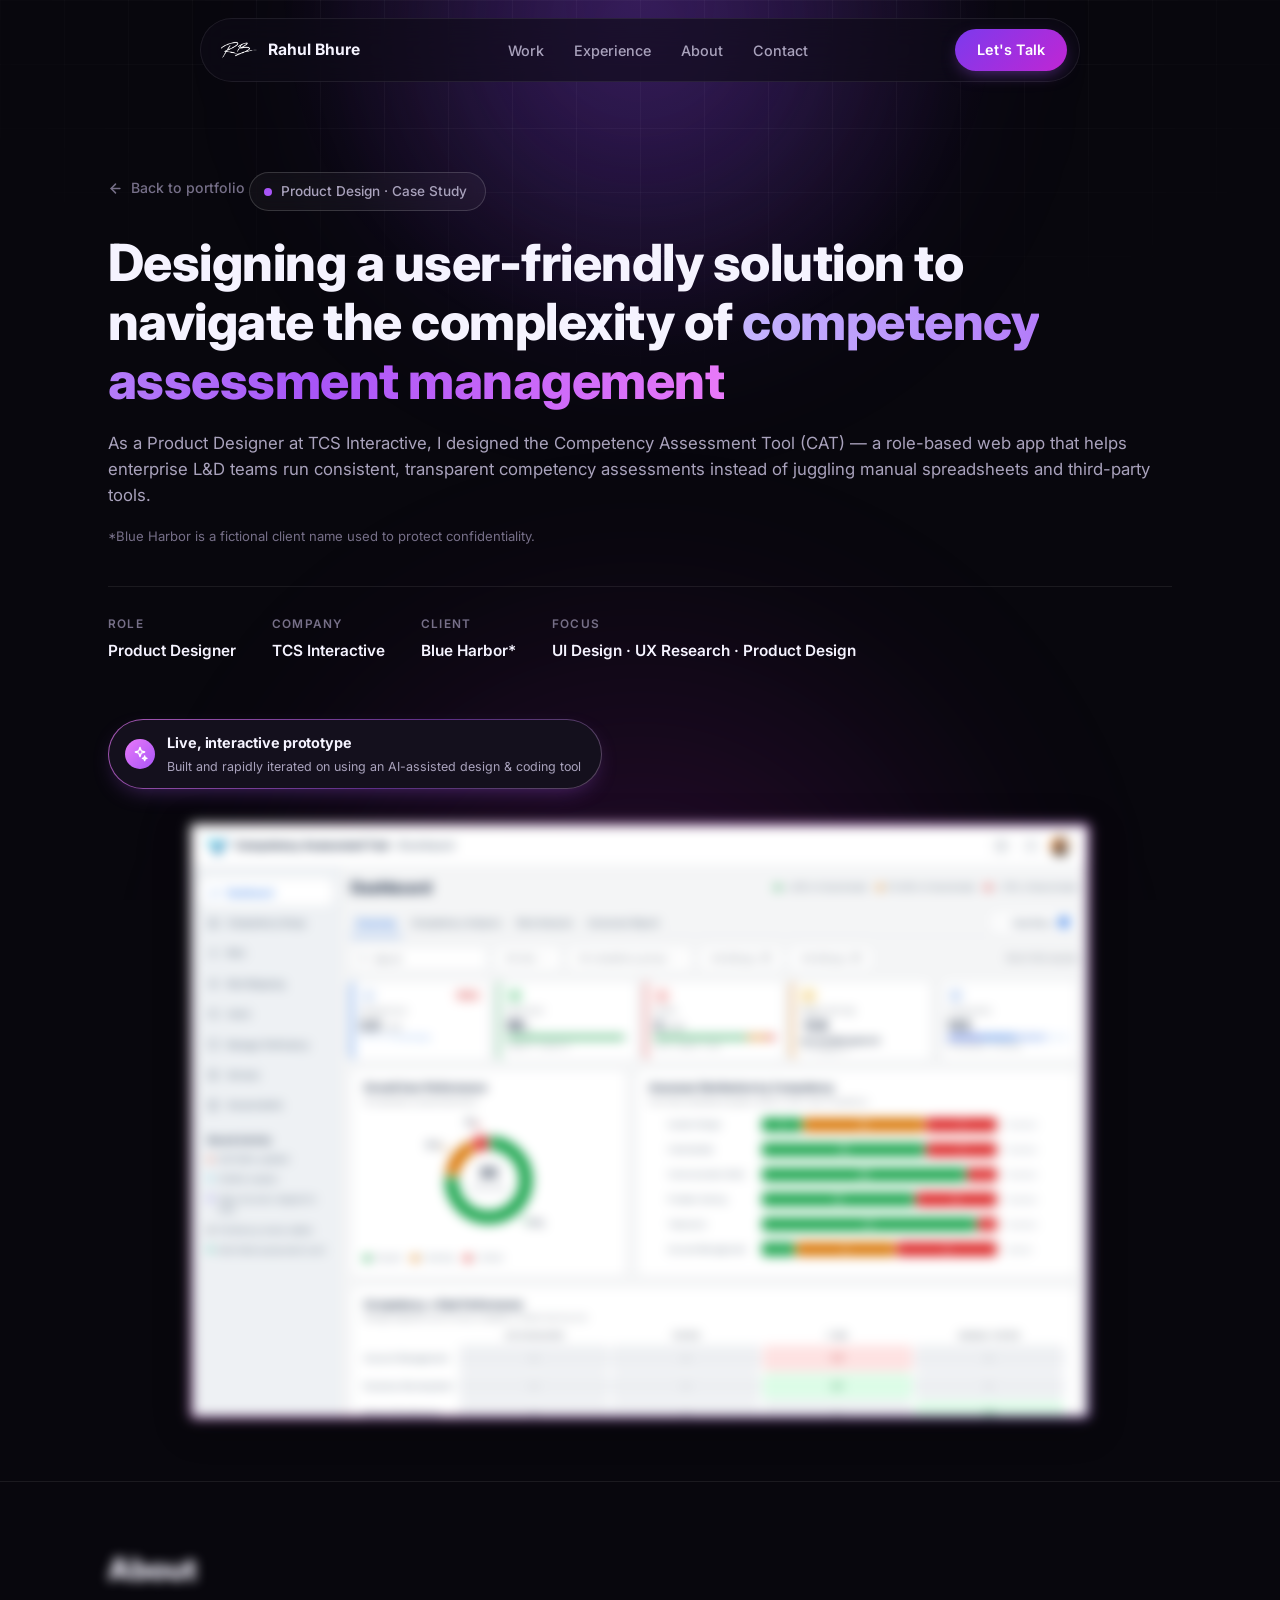
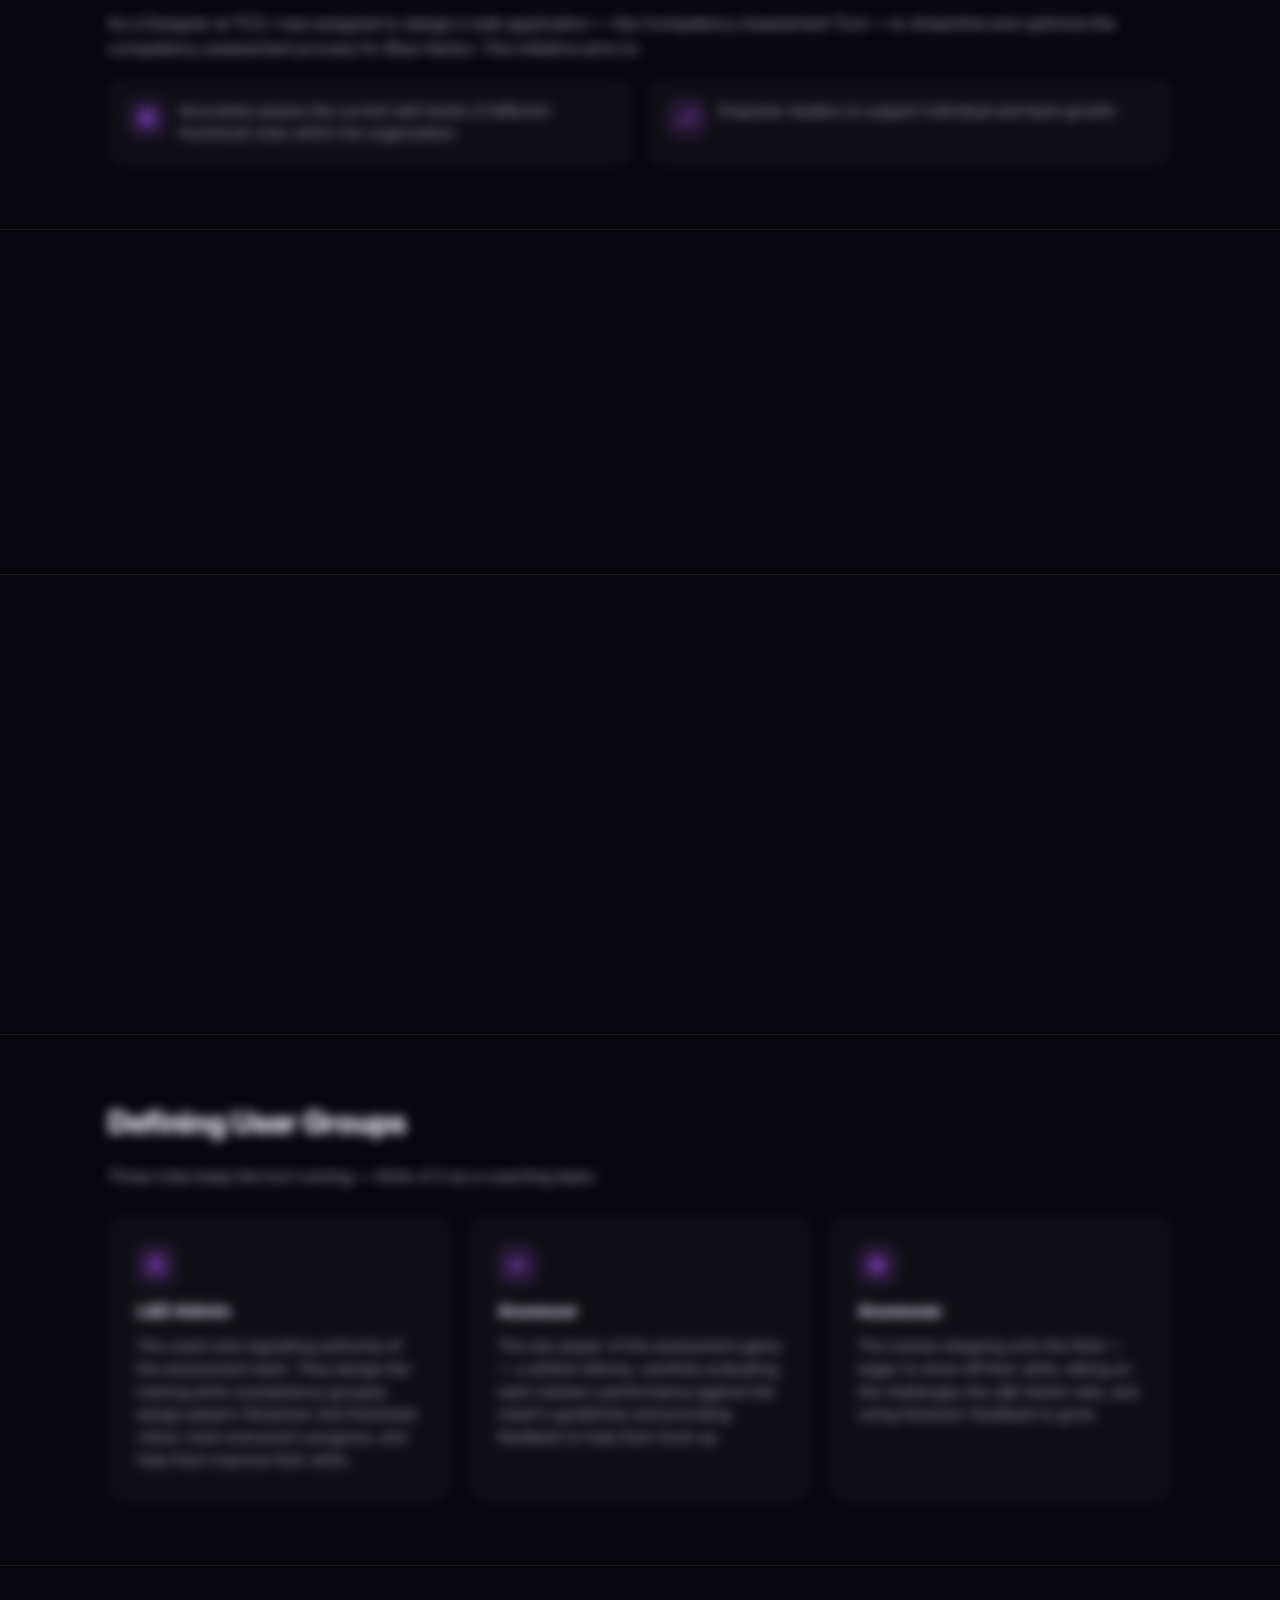
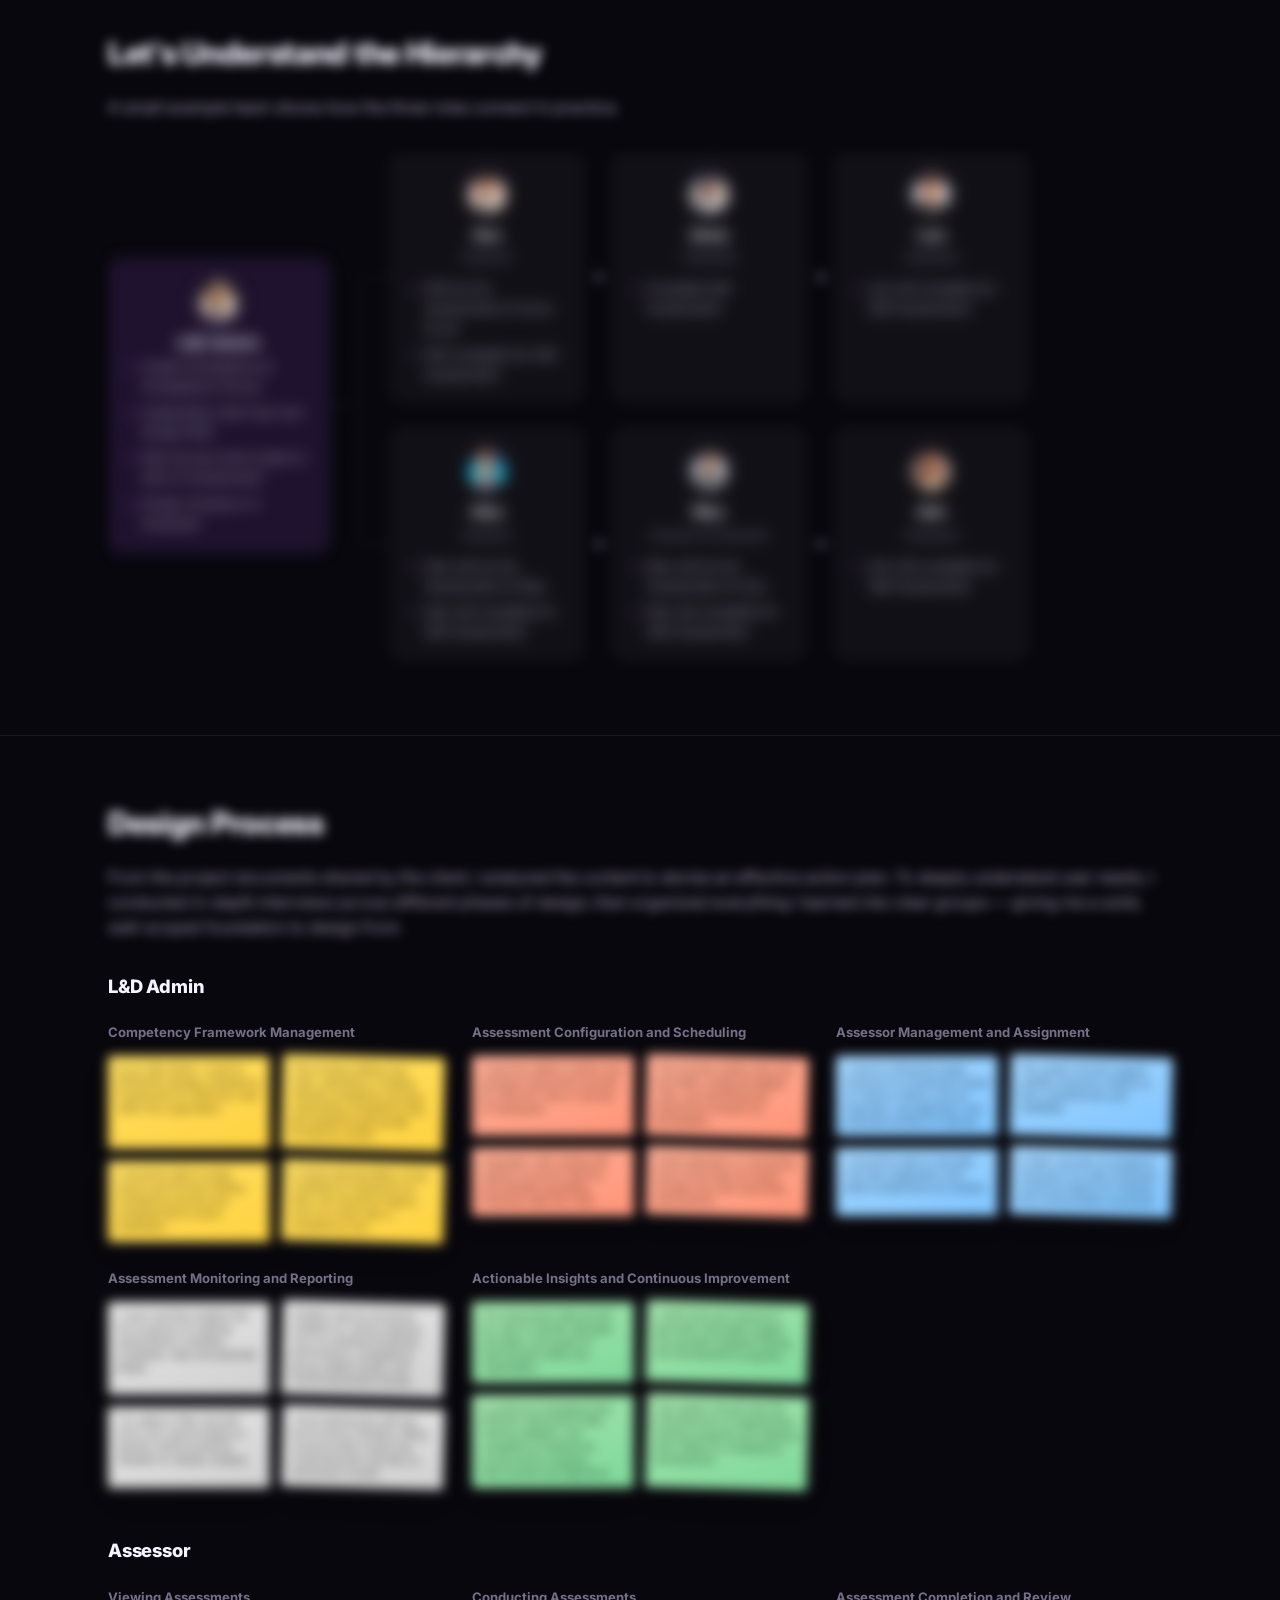
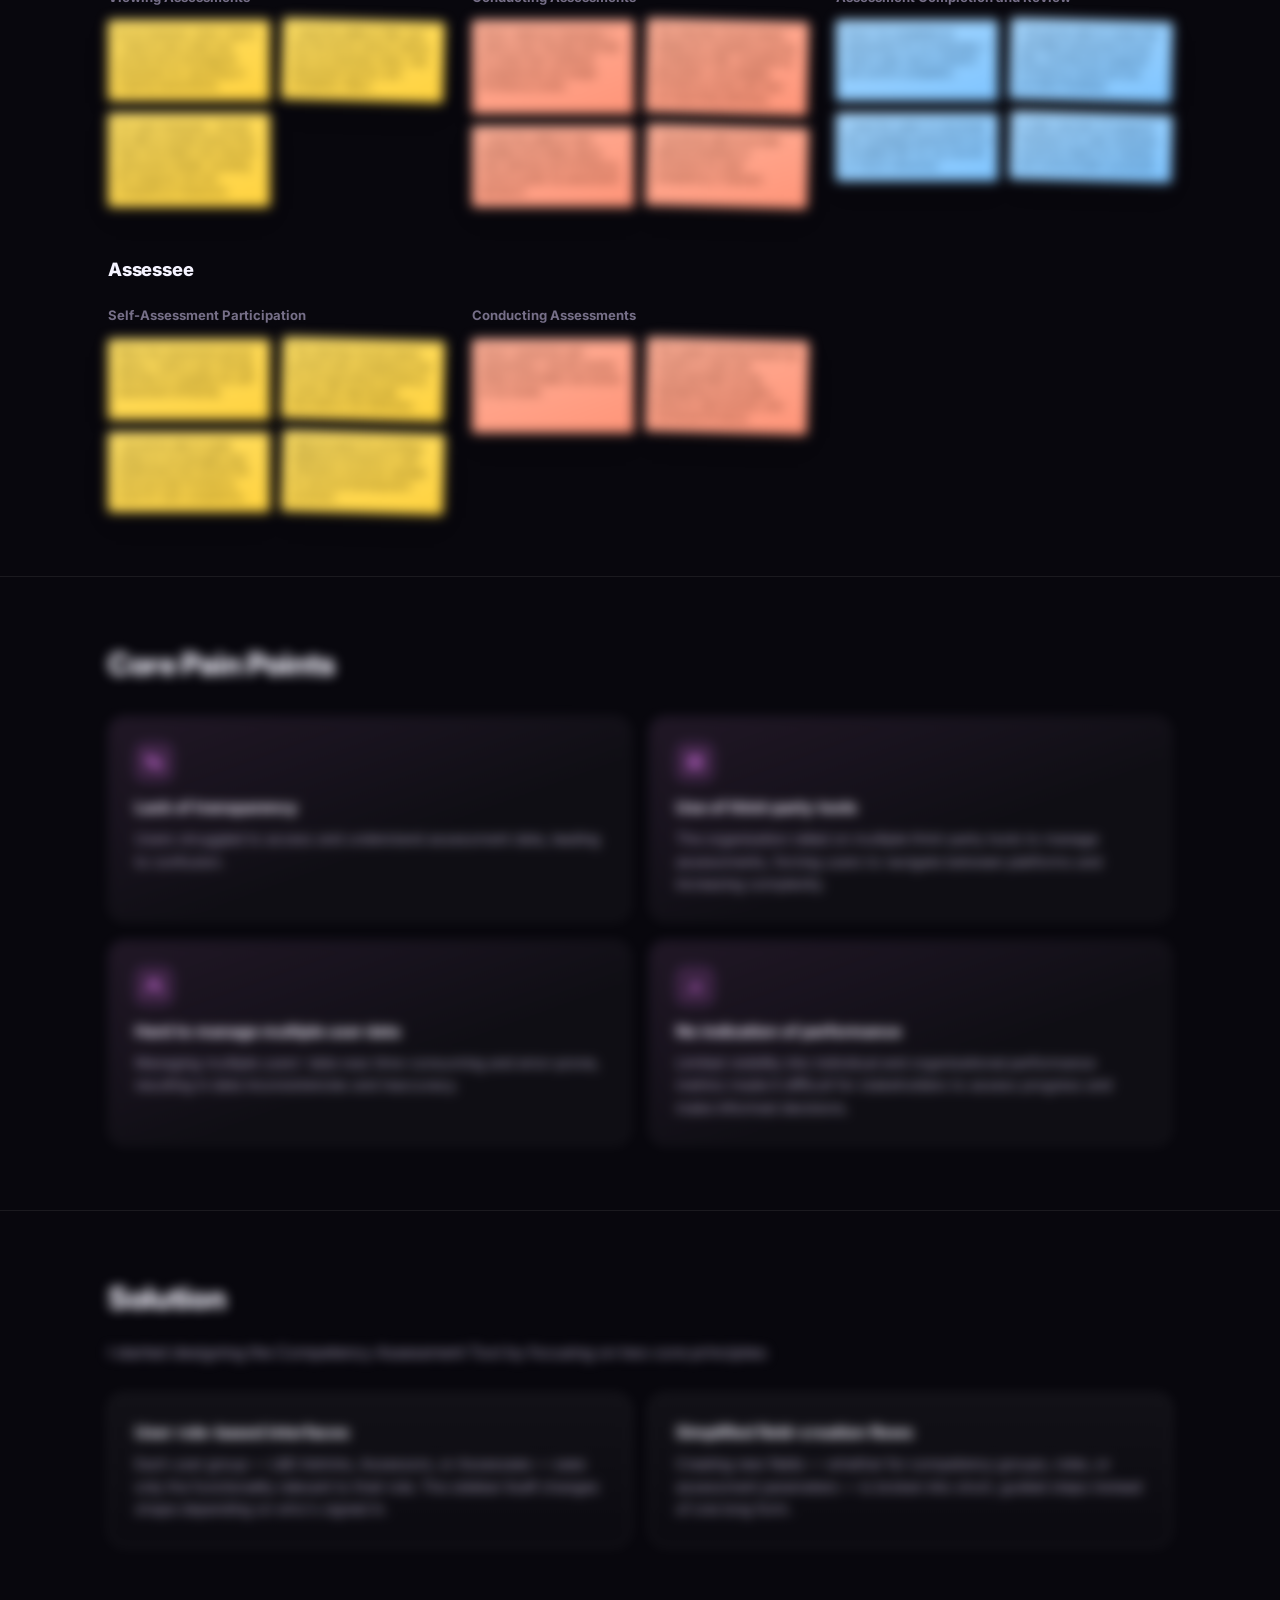
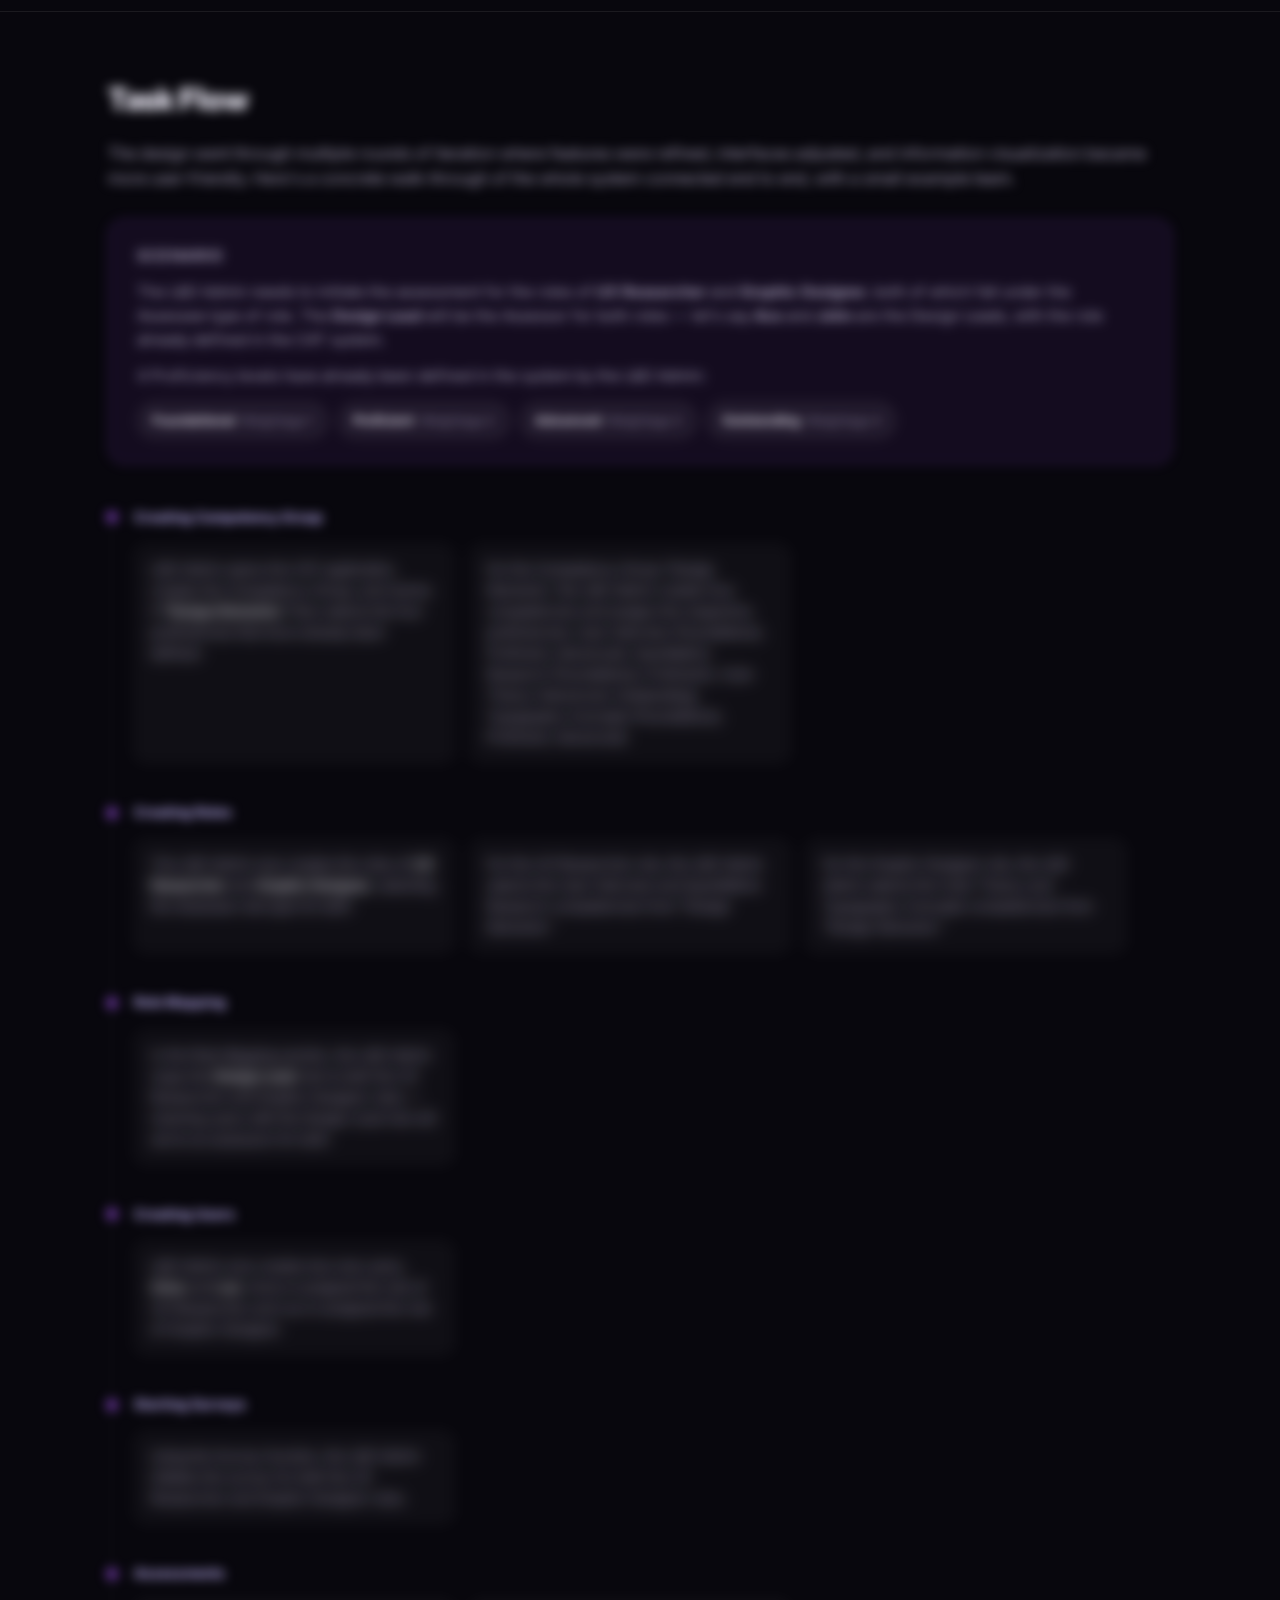
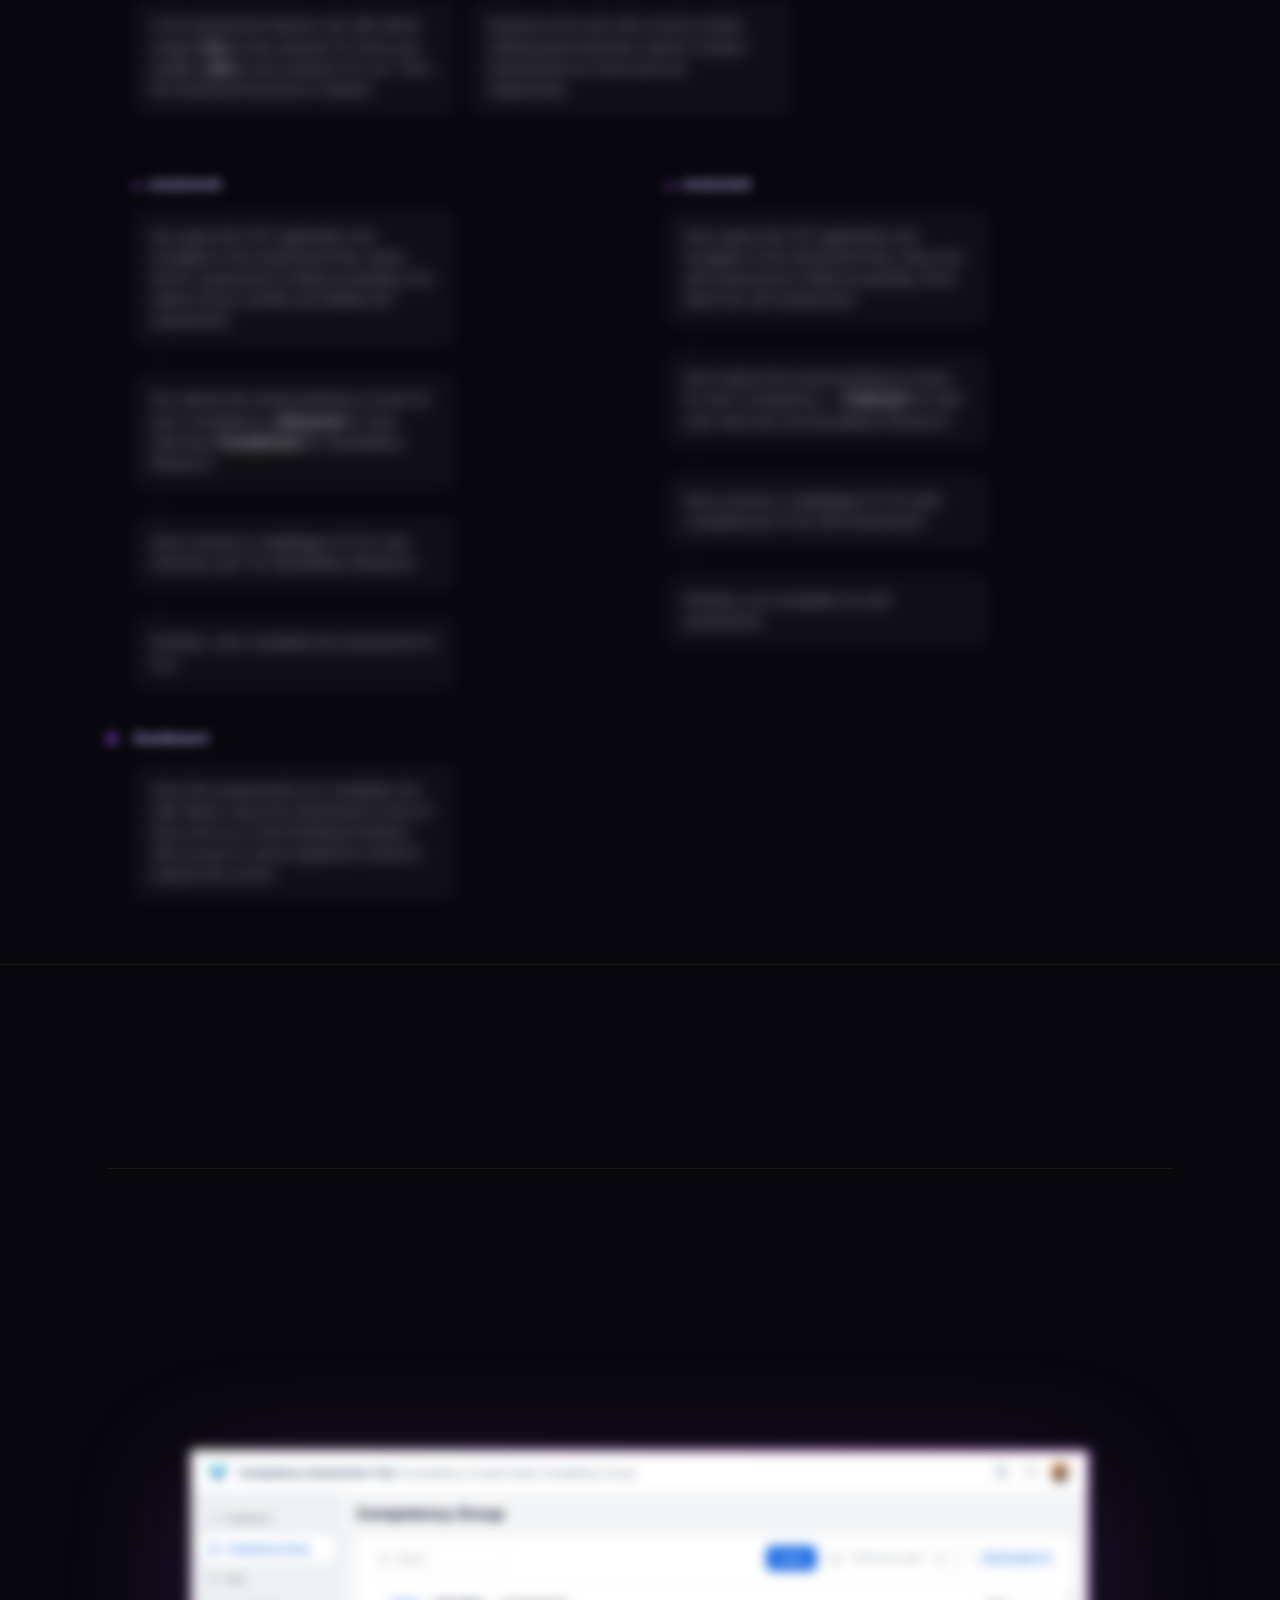
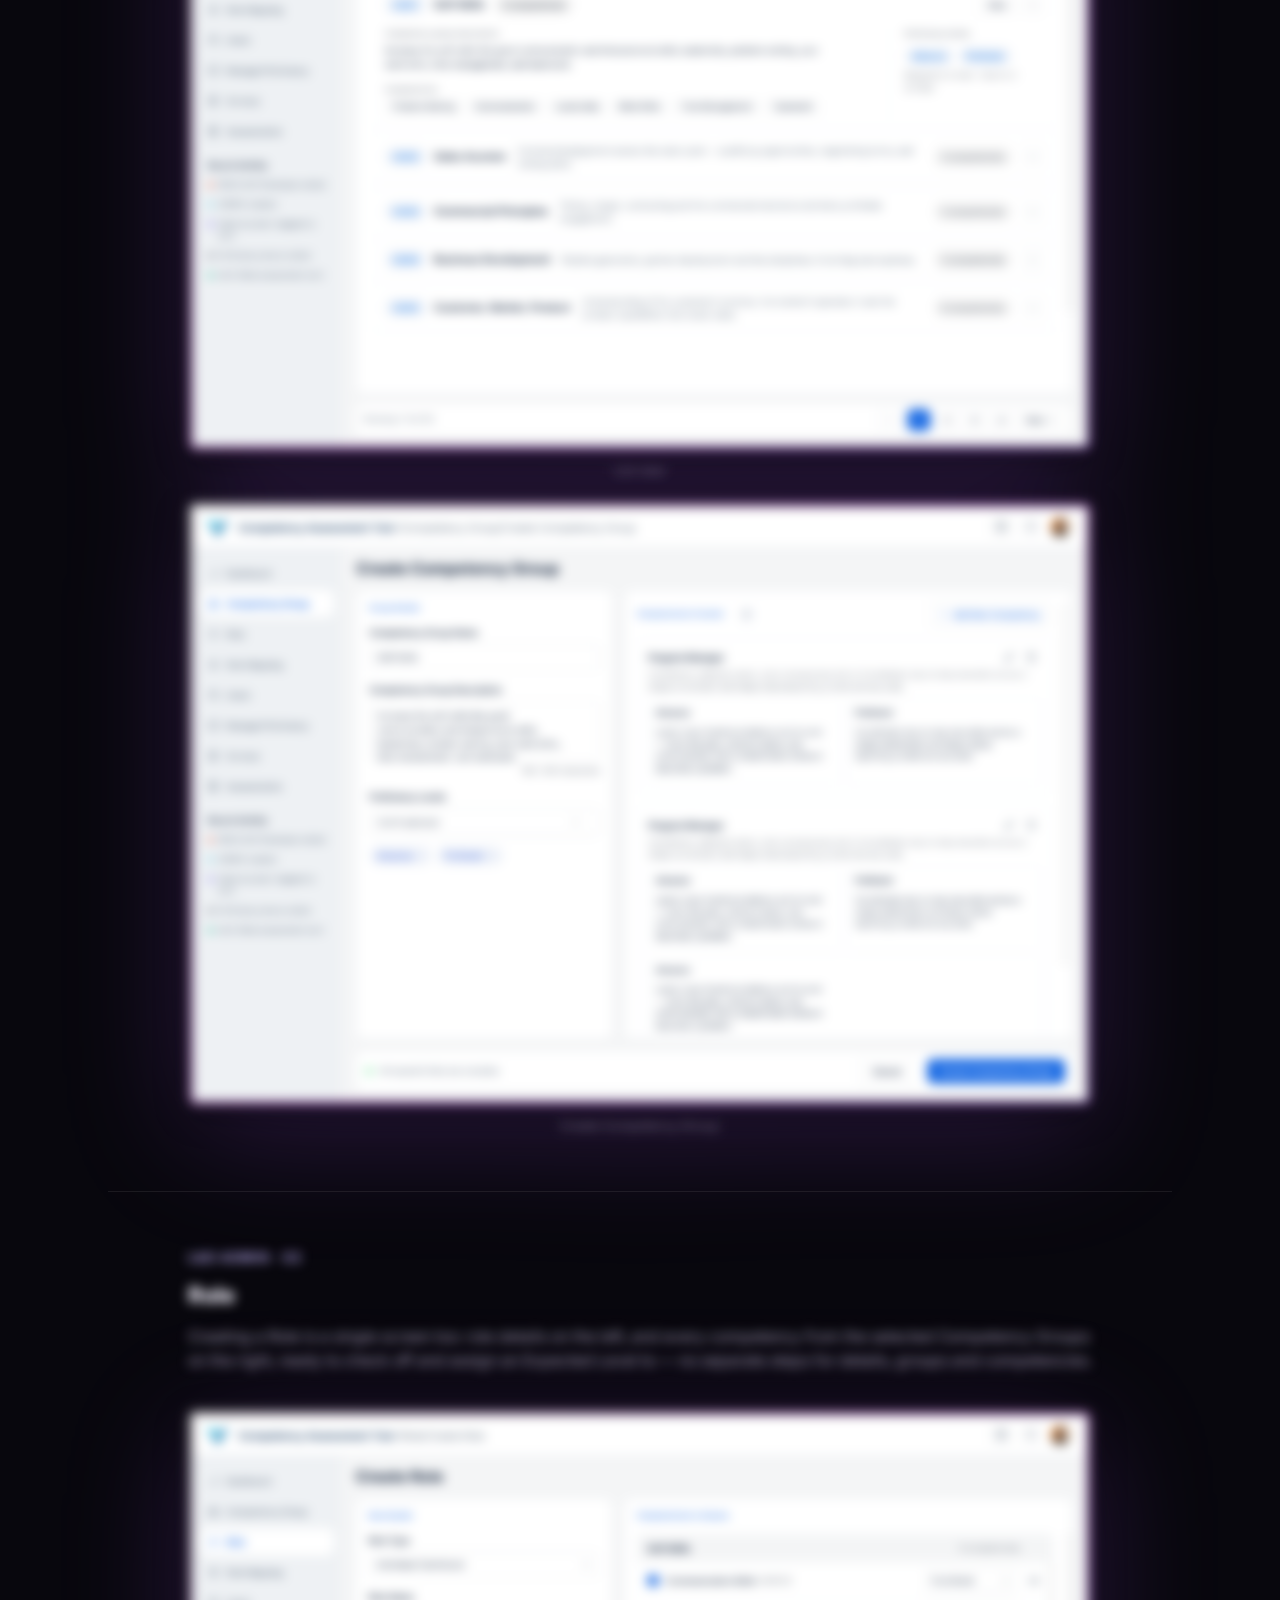
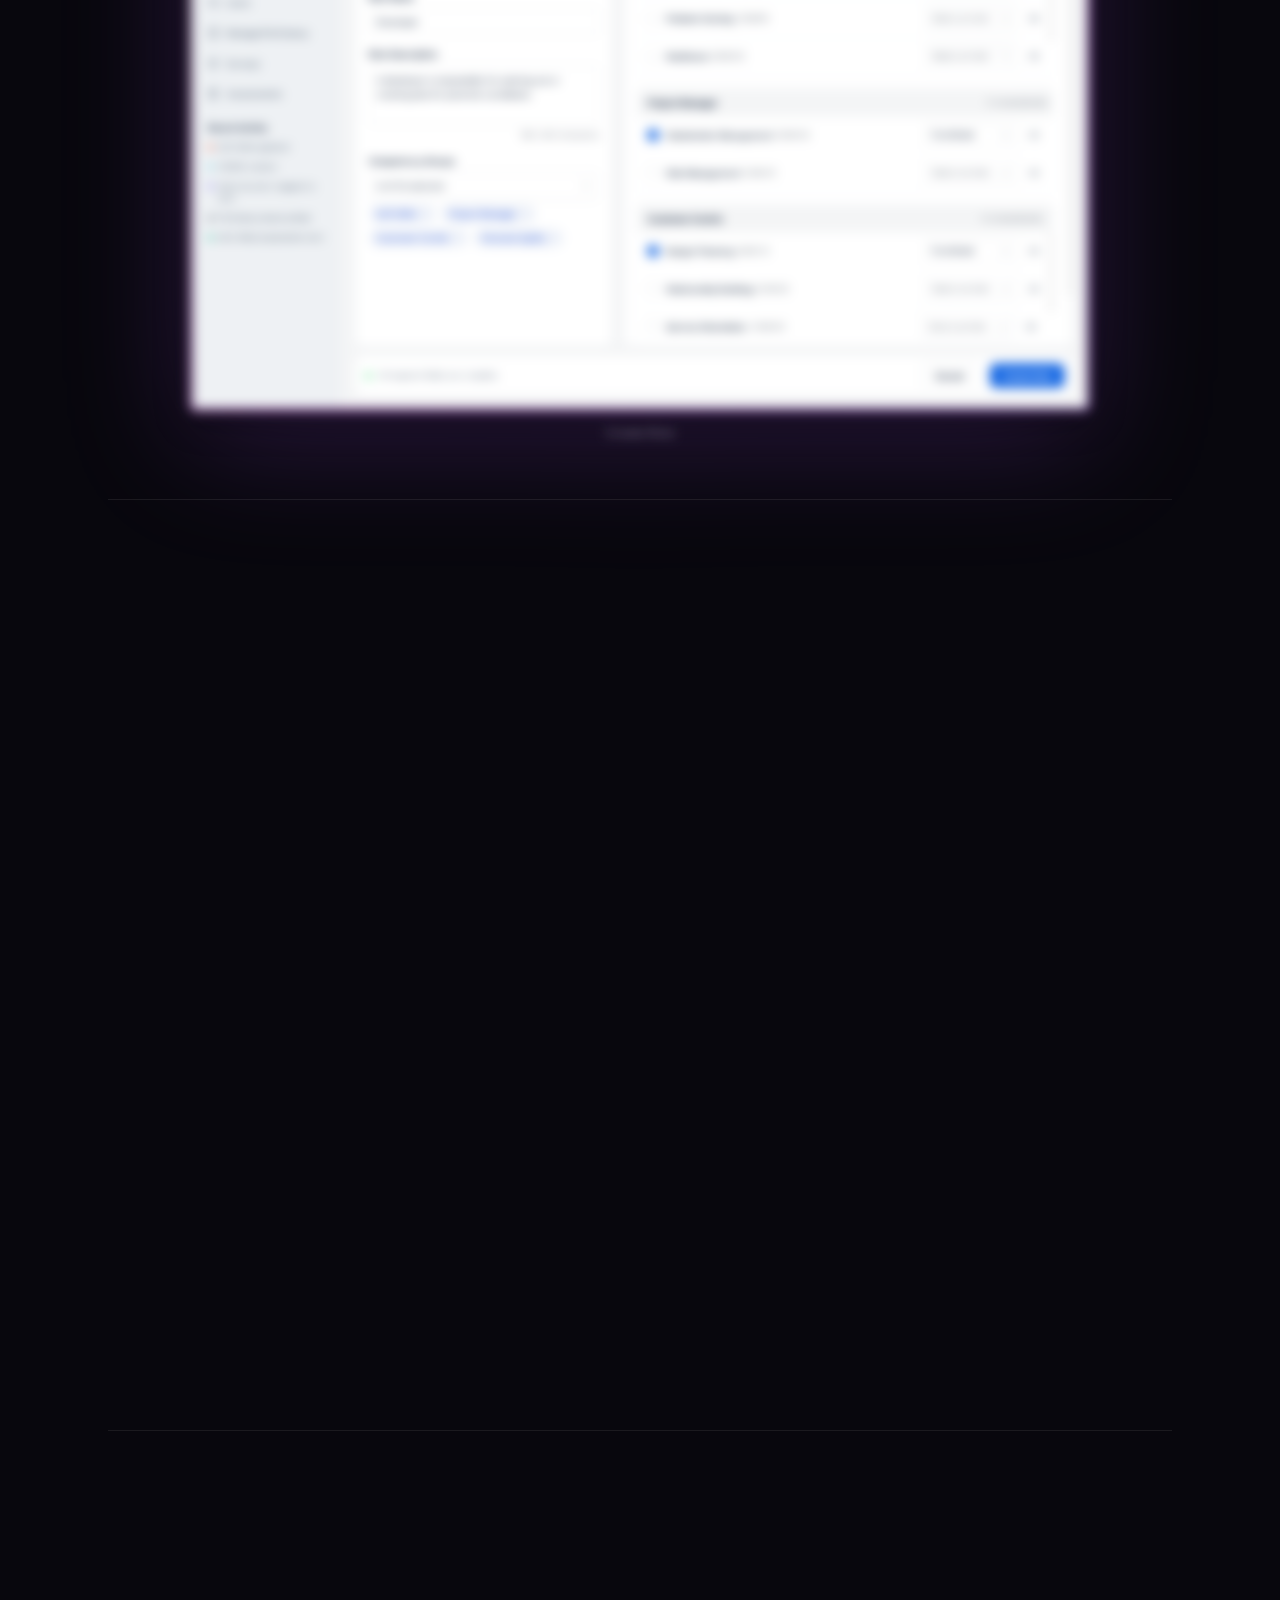
==== commit c2dd3aef: "Add RB signature brand mark, favicon, and update landing page copy Replace the nav avatar and plain " ====
--- a/case-study-cat.html
+++ b/case-study-cat.html
@@ -6,7 +6,7 @@
 <title>Competency Assessment Tool — Case Study | Rahul Bhure</title>
 <meta name="description" content="How I designed the Competency Assessment Tool at TCS Interactive — a role-based web app that streamlines enterprise competency assessments end to end.">
 <meta name="theme-color" content="#08070d">
-<link rel="icon" href="data:image/svg+xml,%3Csvg xmlns='http://www.w3.org/2000/svg' viewBox='0 0 32 32'%3E%3Cdefs%3E%3CradialGradient id='g' cx='35%25' cy='30%25' r='75%25'%3E%3Cstop offset='0%25' stop-color='%23E9D5FF'/%3E%3Cstop offset='45%25' stop-color='%23A855F7'/%3E%3Cstop offset='100%25' stop-color='%236D28D9'/%3E%3C/radialGradient%3E%3C/defs%3E%3Ccircle cx='16' cy='16' r='16' fill='url(%23g)'/%3E%3C/svg%3E">
+<link rel="icon" type="image/png" href="assets/img/favicon.png">
 <link rel="preconnect" href="https://fonts.googleapis.com">
 <link rel="preconnect" href="https://fonts.gstatic.com" crossorigin>
 <link href="https://fonts.googleapis.com/css2?family=Inter:wght@400;500;600;700;800;900&family=Manrope:wght@600;700;800&display=swap" rel="stylesheet">
--- a/assets/css/styles.css
+++ b/assets/css/styles.css
@@ -285,12 +285,11 @@
 
 .brand { display: flex; align-items: center; gap: 10px; font-weight: 700; font-size: 0.98rem; }
 .brand-orb {
-  width: 26px; height: 26px; border-radius: 50%;
-  background: radial-gradient(circle at 35% 30%, #E9D5FF, #A855F7 45%, #6D28D9 100%);
-  box-shadow: 0 0 14px rgba(168,85,247,0.7);
+  width: 39px; height: 18px;
+  background: url("../img/signature-rb-transparent.png") center/contain no-repeat;
   flex-shrink: 0;
 }
-.brand-orb--sm { width: 20px; height: 20px; }
+.brand-orb--sm { width: 30px; height: 14px; }
 
 .nav-links { display: flex; align-items: center; gap: 30px; }
 .nav-link {
@@ -462,84 +461,50 @@
 .gallery-section { padding-bottom: 60px; }
 .gallery-3d-stage {
   margin-top: 64px;
-  height: 520px;
+  height: 460px;
   display: flex;
   align-items: center;
   justify-content: center;
-  perspective: 1700px;
-}
+  perspective: 3638px;
+  cursor: grab;
+}
+.gallery-3d-stage.is-dragging { cursor: grabbing; }
 .gallery-3d-ring {
+  /* Rendered at 2x scale then scaled back down (see the leading scale(0.5)
+     applied alongside the rotation in script.js) so each card's texture is
+     rasterized at higher resolution before the perspective foreshortening
+     enlarges it — a card scaled 320x216 -> ~400x270 via translateZ was
+     visibly softer than a flat image at the same size, because the browser
+     was upscaling a 320x216-resolution layer rather than sampling from the
+     full-resolution source. Card size and fan spacing are 7% larger than
+     that 2x baseline (685/462/728 vs. 640/432/680) — scaled up together
+     with perspective so the fan reads bigger without changing its shape. */
   position: relative;
-  width: 230px;
-  height: 300px;
+  width: 685px;
+  height: 462px;
   transform-style: preserve-3d;
-  transform: rotateX(9deg) rotateY(0deg);
-  transition: transform 0.5s cubic-bezier(0.22, 0.8, 0.32, 1);
+  transform: scale(0.5) rotateX(9deg) rotateY(0deg);
   will-change: transform;
 }
 .gallery-card {
   position: absolute;
   inset: 0;
   display: block;
-  border-radius: 20px;
+  border-radius: 34px;
   overflow: hidden;
-  border: 1px solid rgba(255,255,255,0.14);
-  box-shadow: 0 30px 60px -20px rgba(0,0,0,0.6);
-  transform: rotateY(calc(var(--gi) * 60deg)) translateZ(320px);
+  border: 2px solid rgba(255,255,255,0.14);
+  box-shadow: 0 60px 120px -40px rgba(0,0,0,0.6);
+  transform: rotateY(calc(var(--gi) * 60deg)) translateZ(728px);
   text-decoration: none;
-}
-.gallery-card-bg { position: absolute; inset: 0; }
-.gallery-card-bg--purple { background: radial-gradient(circle at 30% 18%, #c084fc, #4c1d95 68%, #24123f 100%); }
-.gallery-card-bg--amber { background: radial-gradient(circle at 70% 78%, #fcd34d, #92400e 68%, #2b1305 100%); }
-.gallery-card-bg--navy { background: radial-gradient(circle at 30% 75%, #3b5bdb, #10163a 68%, #05070f 100%); }
-.gallery-card-bg--teal { background: radial-gradient(circle at 72% 22%, #5eead4, #0f766e 68%, #062421 100%); }
-.gallery-card-bg--mint { background: radial-gradient(circle at 28% 30%, #99f6e4, #0d9488 68%, #052b28 100%); }
-.gallery-card-bg--sky { background: radial-gradient(circle at 68% 68%, #dbeafe, #2563eb 68%, #0b1330 100%); }
-.gallery-card-mock {
-  position: absolute;
-  left: 50%;
-  top: 50%;
-  width: 78%;
-  transform: translate(-50%, -50%) rotate(-4deg);
-  border-radius: 10px;
-  overflow: hidden;
-  border: 1px solid rgba(255,255,255,0.35);
-  box-shadow: 0 20px 40px -14px rgba(0,0,0,0.55);
-}
-.gallery-card-mock img { display: block; width: 100%; }
-.gallery-card-mock--doc { background: #fff; }
-.gallery-card-mock--confidential {
-  position: absolute;
-  left: 50%;
-  top: 50%;
-  transform: translate(-50%, -50%);
-  display: flex;
-  flex-direction: column;
-  align-items: center;
-  gap: 10px;
-  color: rgba(255,255,255,0.75);
-  font-size: 0.72rem;
-  font-weight: 600;
-  letter-spacing: 0.06em;
-  text-transform: uppercase;
-}
-.gallery-card-label {
-  position: absolute;
-  left: 12px;
-  right: 12px;
-  bottom: 12px;
-  padding: 8px 12px;
-  border-radius: 999px;
-  background: rgba(8,6,14,0.55);
-  border: 1px solid rgba(255,255,255,0.14);
-  backdrop-filter: blur(6px);
-  font-size: 0.74rem;
-  font-weight: 600;
-  color: #fff;
-  text-align: center;
-  white-space: nowrap;
-  overflow: hidden;
-  text-overflow: ellipsis;
+  -webkit-user-drag: none;
+}
+.gallery-card img {
+  display: block;
+  width: 100%;
+  height: 100%;
+  object-fit: cover;
+  pointer-events: none;
+  -webkit-user-drag: none;
 }
 @media (max-width: 860px) {
   .gallery-3d-stage { display: none; }
@@ -554,8 +519,8 @@
   .gallery-mobile-row .gallery-card {
     position: relative;
     inset: auto;
-    flex: 0 0 200px;
-    height: 260px;
+    flex: 0 0 260px;
+    height: 176px;
     scroll-snap-align: center;
     transform: none;
   }
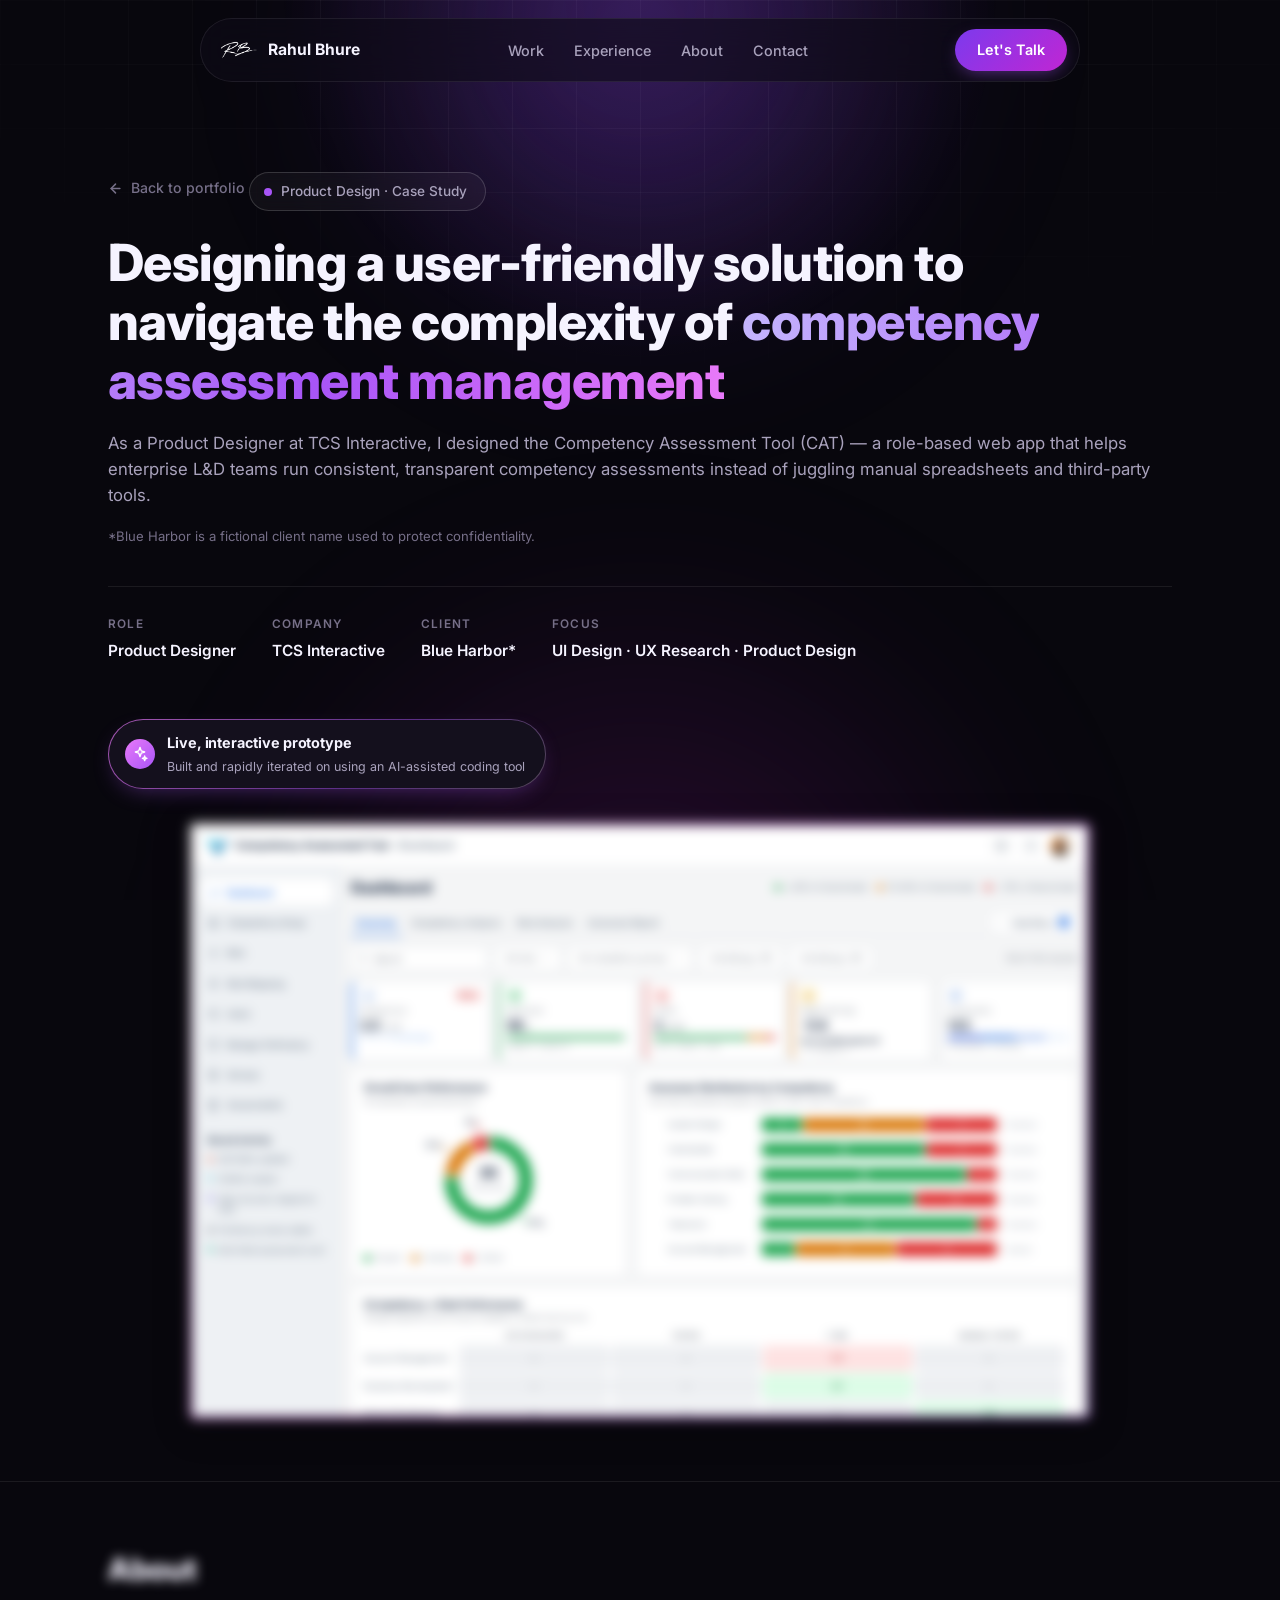
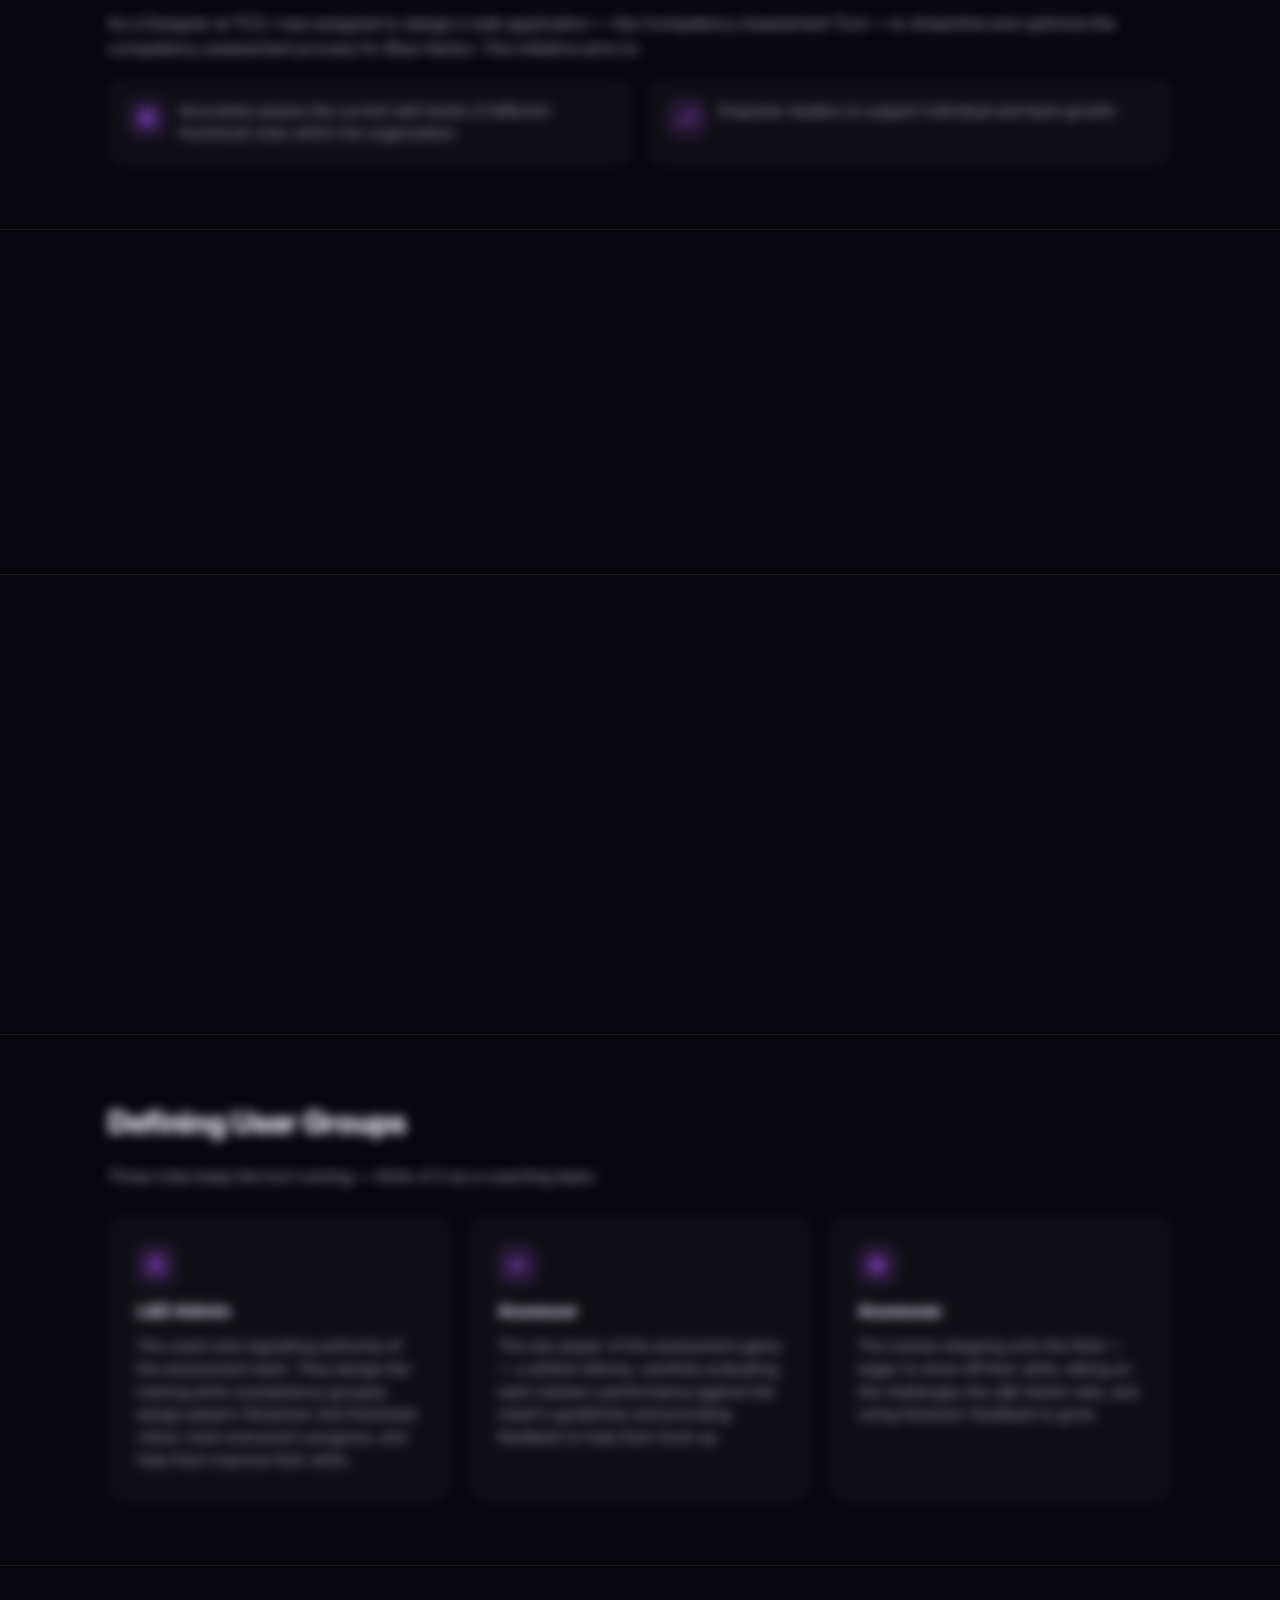
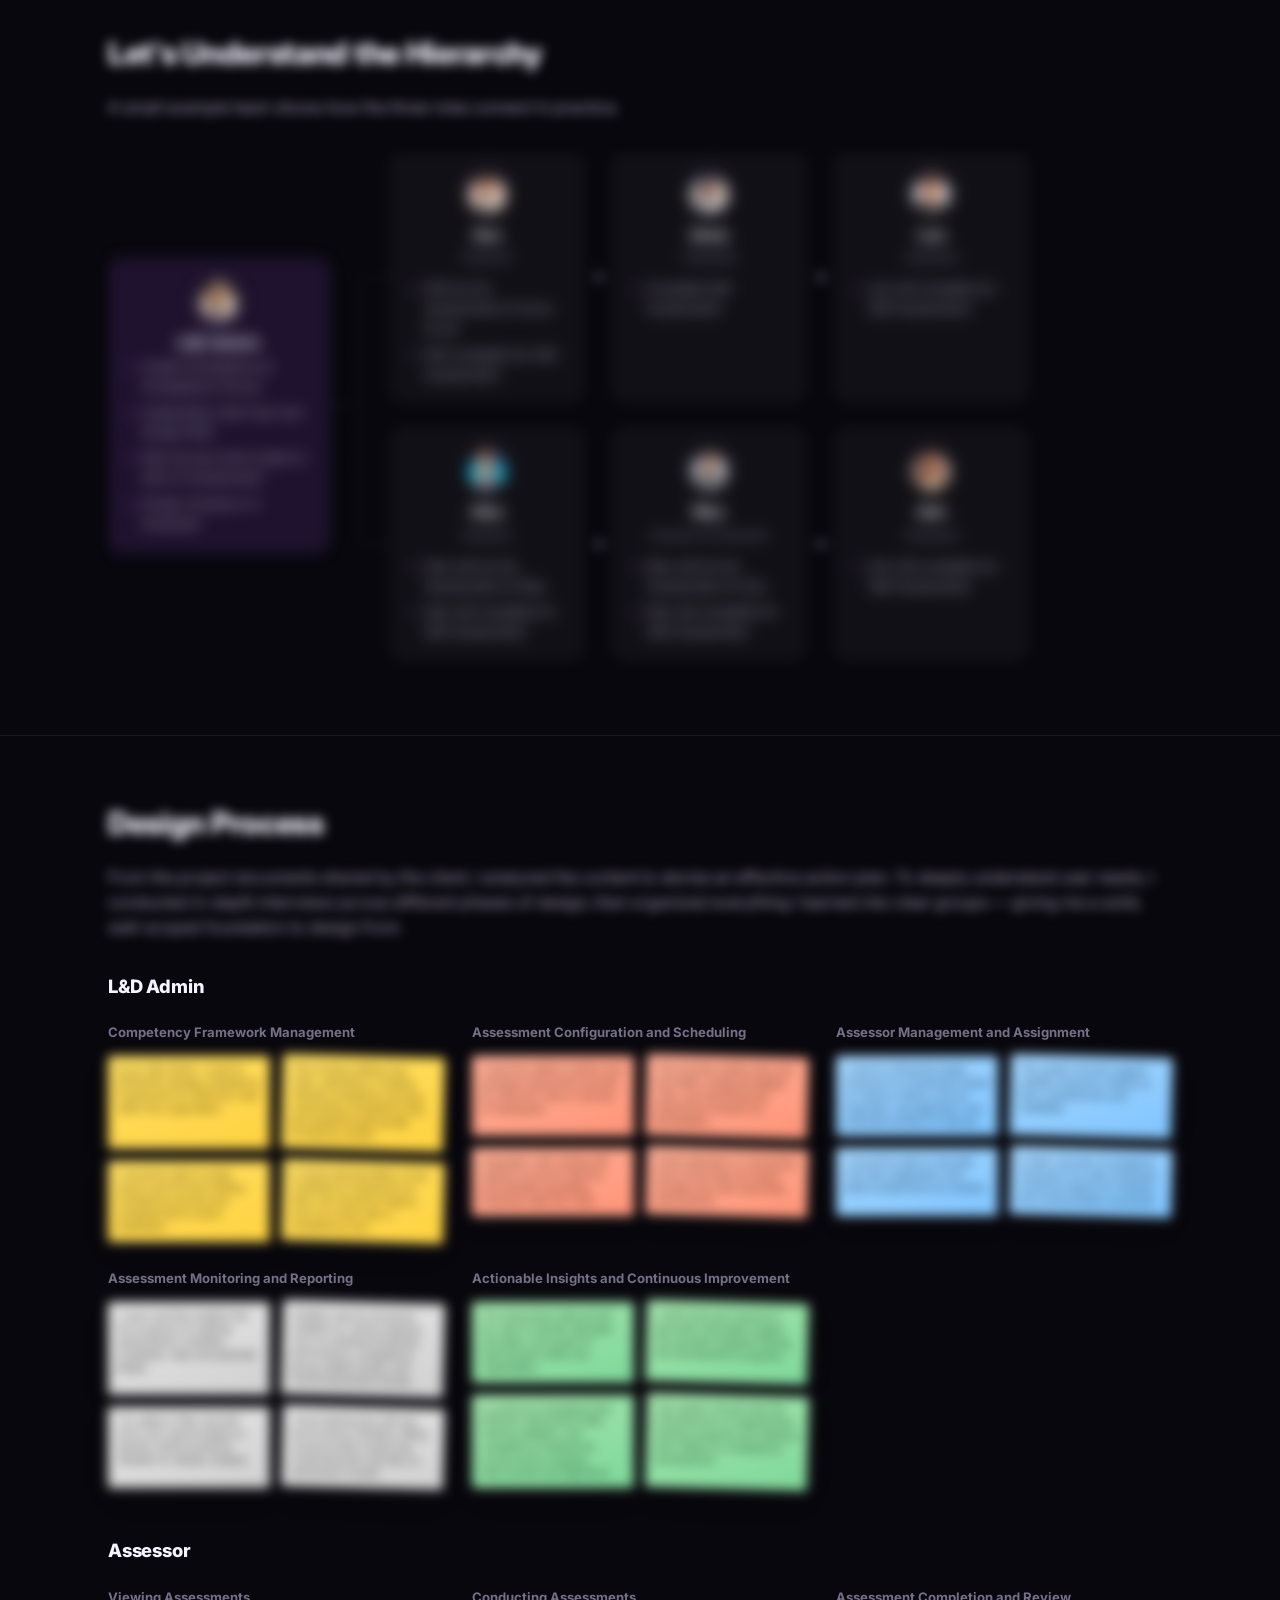
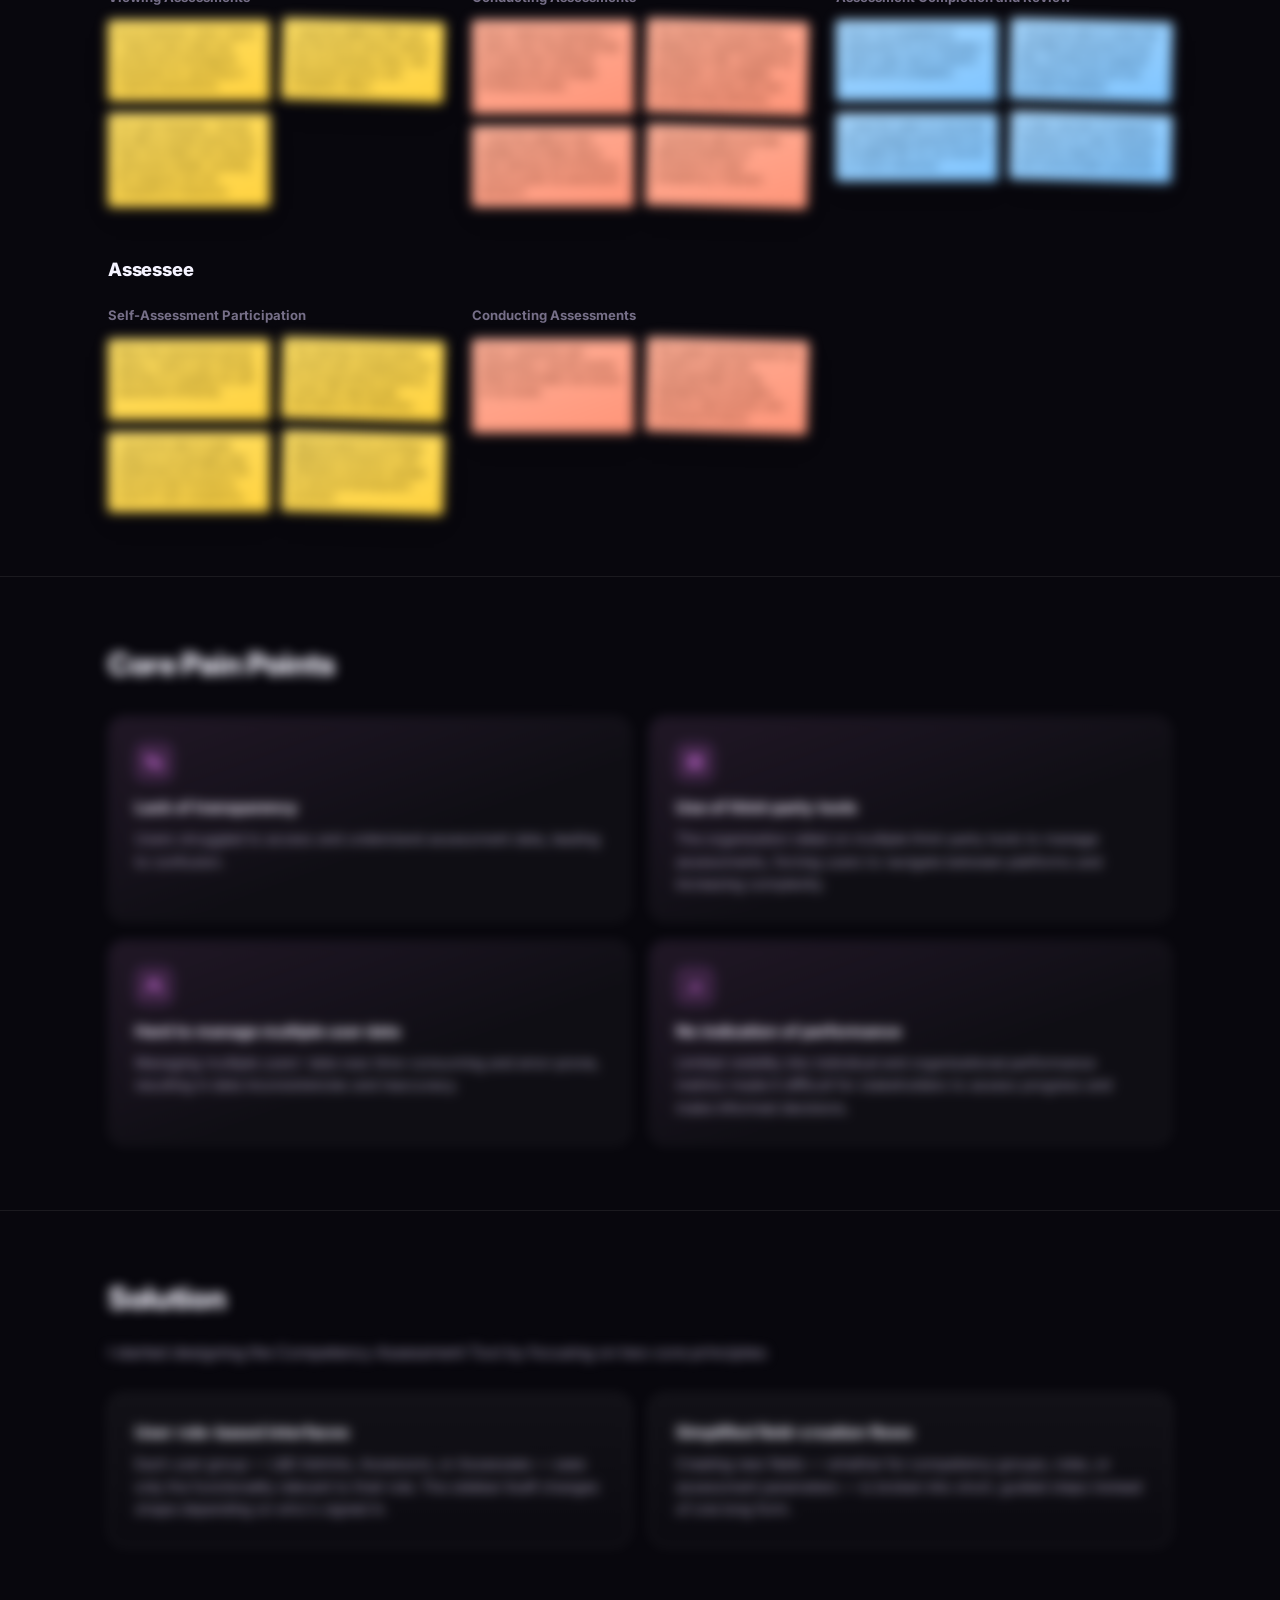
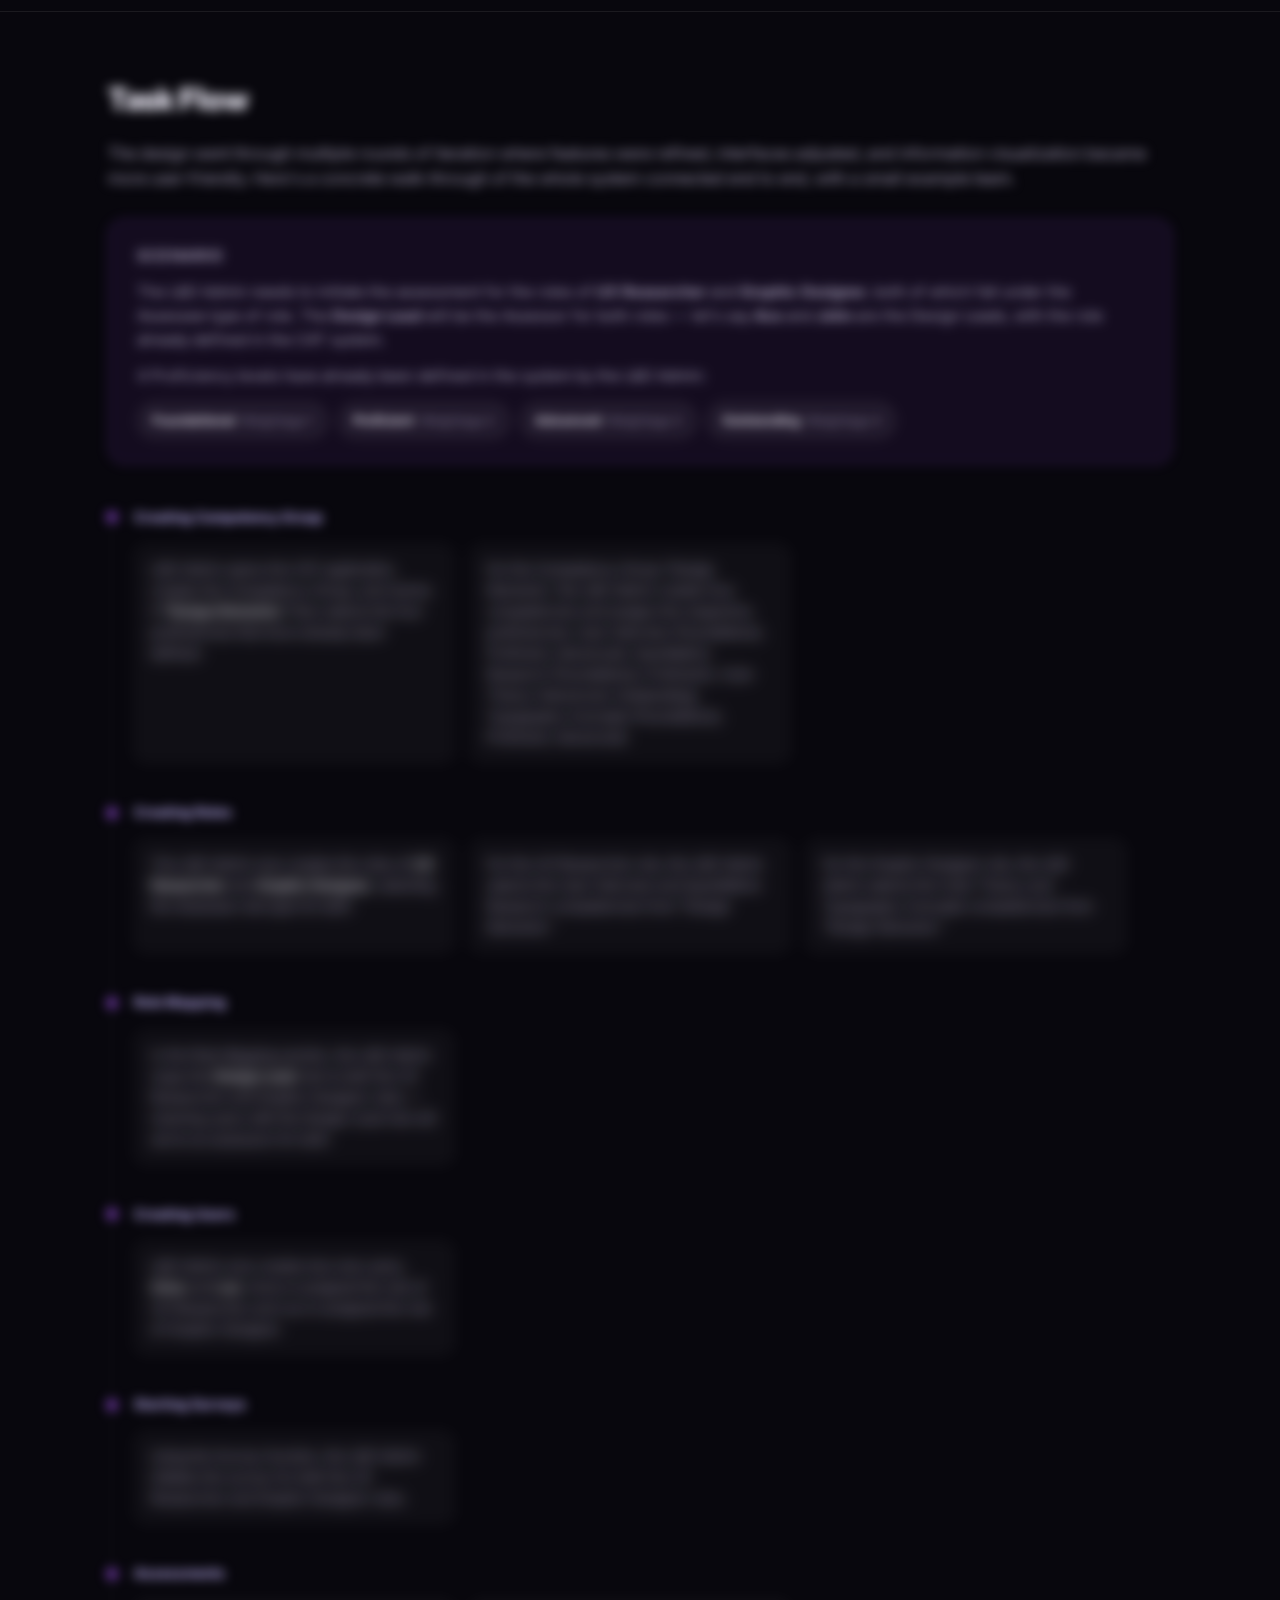
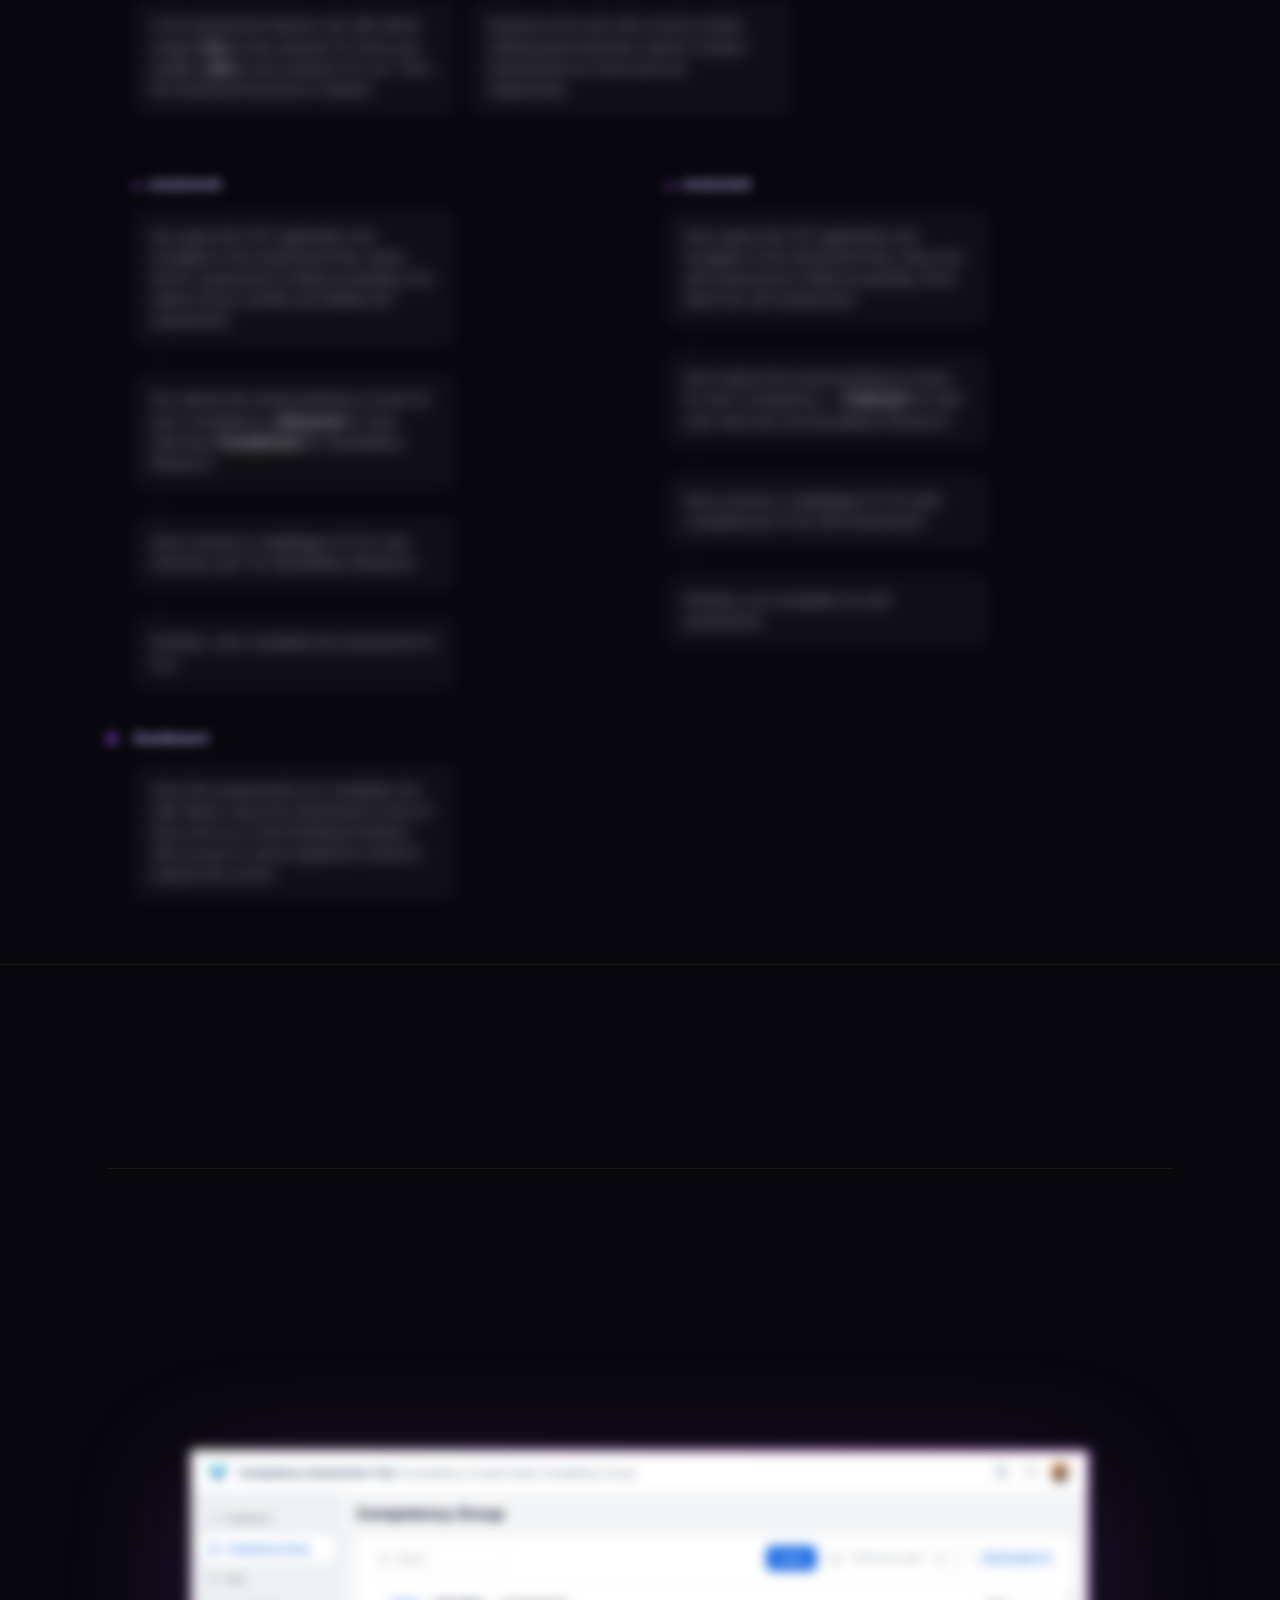
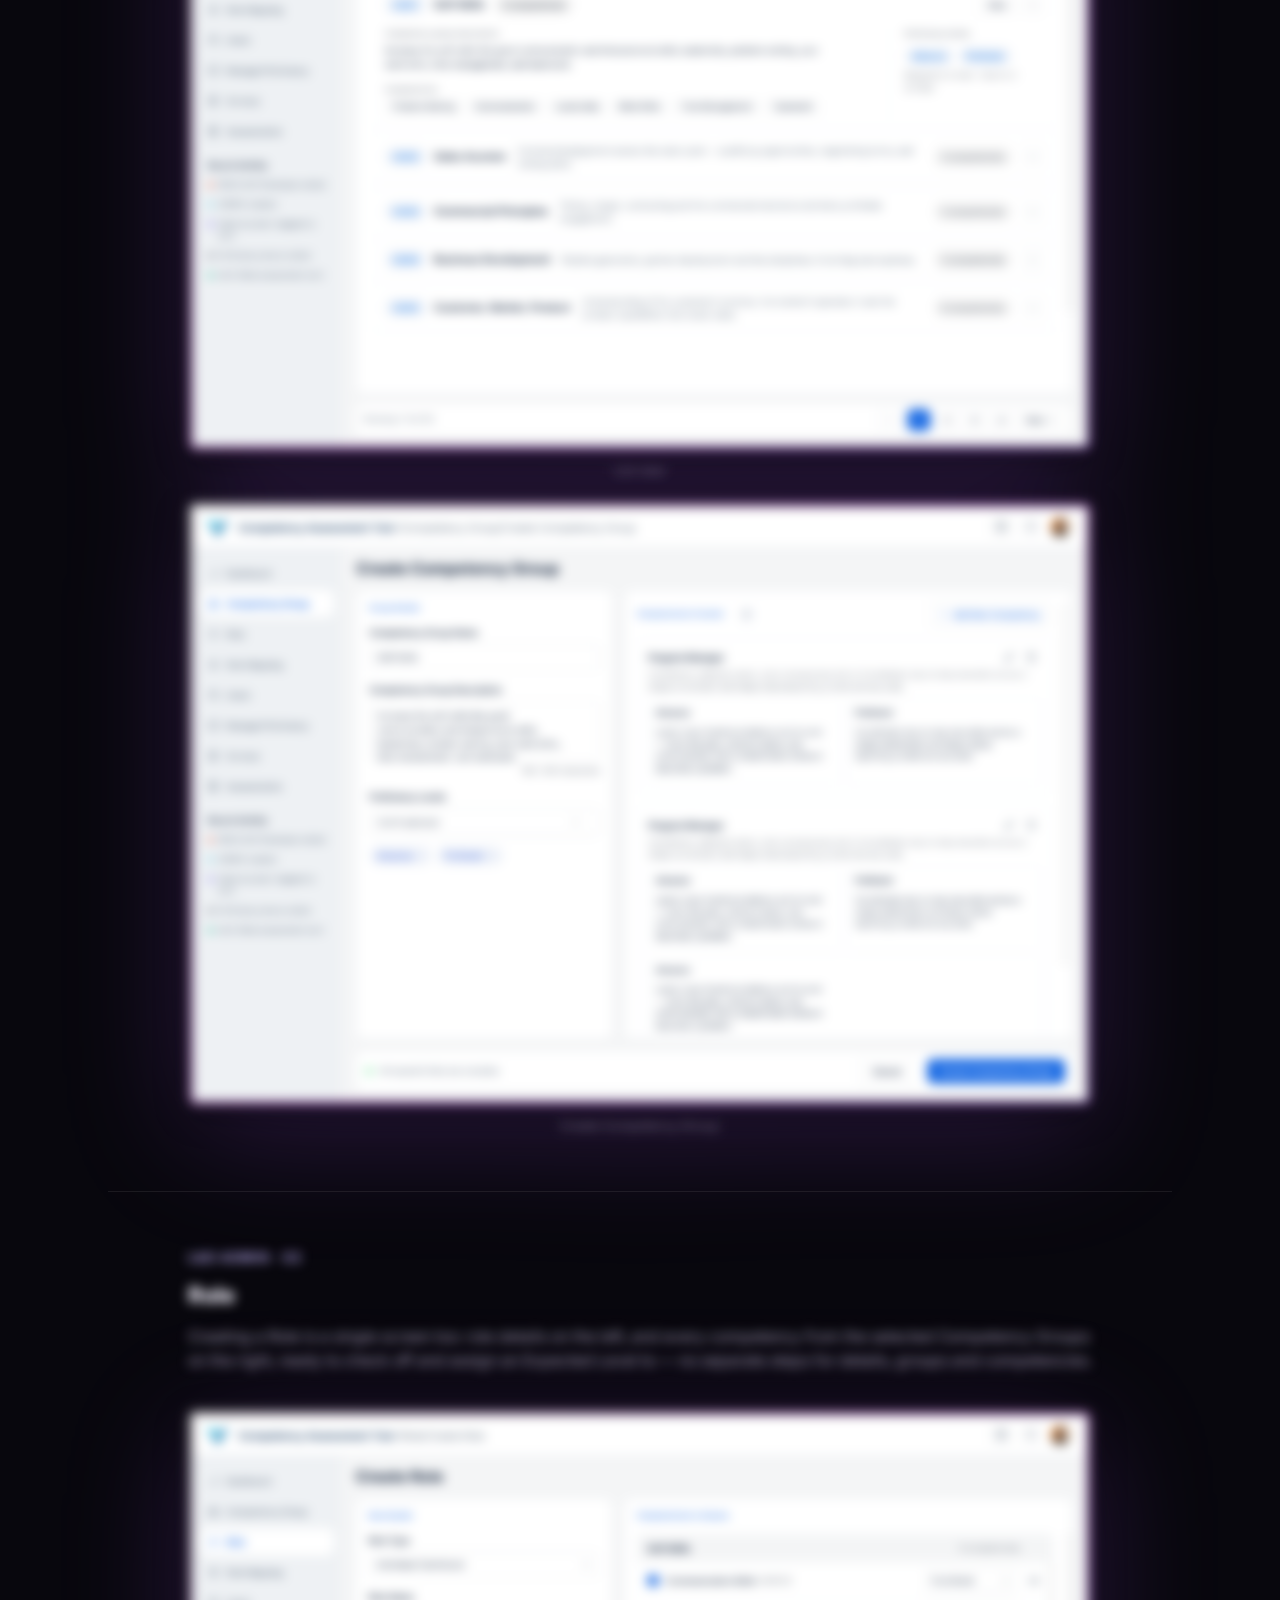
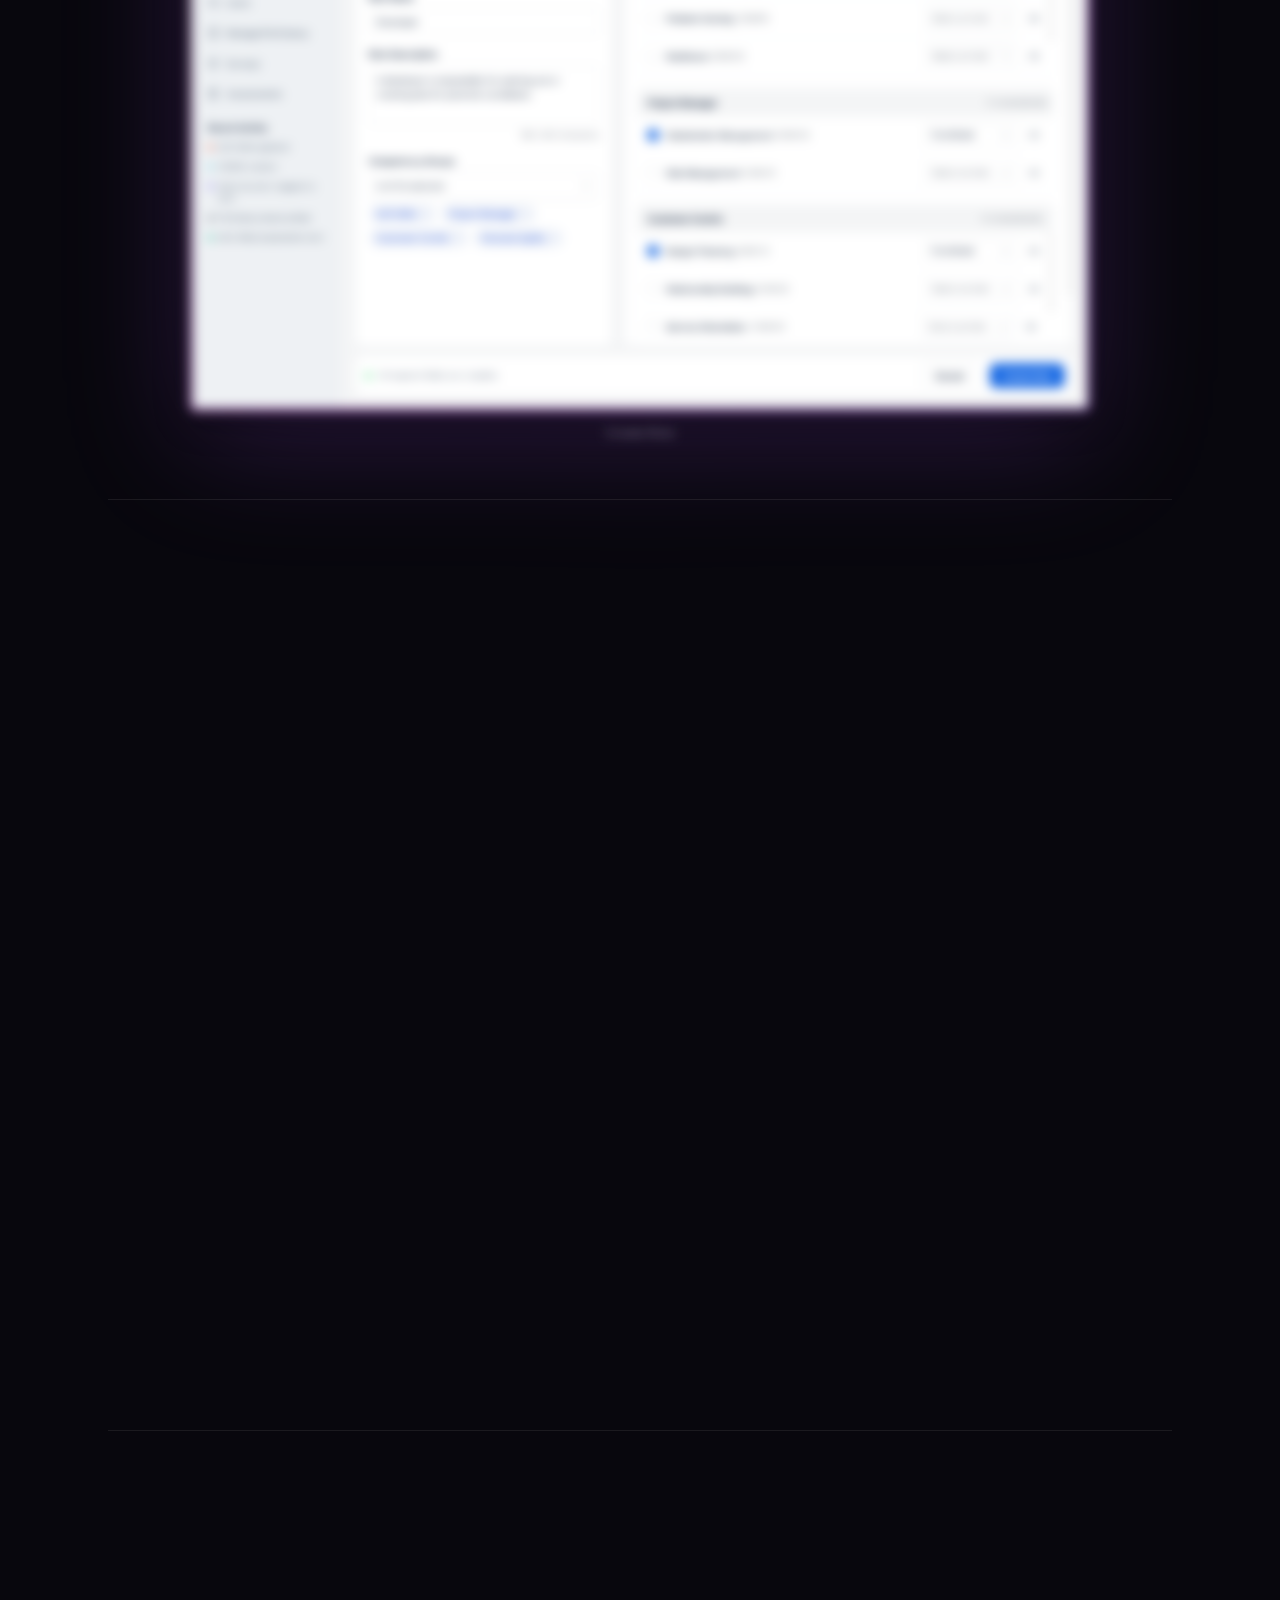
==== commit 0cbaec68: "Add animated Home collapse on case-study nav, update hero and CAT copy Case-study pages: the navbar " ====
--- a/case-study-cat.html
+++ b/case-study-cat.html
@@ -21,24 +21,30 @@
 </div>
 
 <header class="site-header">
-  <nav class="navbar" id="navbar">
-    <a href="index.html" class="brand">
-      <span class="brand-orb"></span>
-      <span class="brand-name">Rahul Bhure</span>
+  <nav class="navbar navbar--collapsible" id="navbar">
+    <a href="index.html" class="navbar-home-link">
+      <svg width="16" height="16" viewBox="0 0 24 24" fill="none" stroke="currentColor" stroke-width="2.4" stroke-linecap="round" stroke-linejoin="round"><path d="M3 11.5L12 4l9 7.5"></path><path d="M5.5 10v9a1 1 0 0 0 1 1h11a1 1 0 0 0 1-1v-9"></path><path d="M9.5 20v-6h5v6"></path></svg>
+      Home
     </a>
-
-    <ul class="nav-links" id="navLinks">
-      <li><a href="index.html#work" class="nav-link">Work</a></li>
-      <li><a href="index.html#experience" class="nav-link">Experience</a></li>
-      <li><a href="index.html#about" class="nav-link">About</a></li>
-      <li><a href="index.html#contact" class="nav-link">Contact</a></li>
-    </ul>
-
-    <a href="index.html#contact" class="btn btn-pill nav-cta">Let's Talk</a>
-
-    <button class="nav-toggle" id="navToggle" aria-label="Toggle menu" aria-expanded="false">
-      <span></span><span></span><span></span>
-    </button>
+    <div class="navbar-expanded">
+      <a href="index.html" class="brand">
+        <span class="brand-orb"></span>
+        <span class="brand-name">Rahul Bhure</span>
+      </a>
+
+      <ul class="nav-links" id="navLinks">
+        <li><a href="index.html#work" class="nav-link">Work</a></li>
+        <li><a href="index.html#experience" class="nav-link">Experience</a></li>
+        <li><a href="index.html#about" class="nav-link">About</a></li>
+        <li><a href="index.html#contact" class="nav-link">Contact</a></li>
+      </ul>
+
+      <a href="index.html#contact" class="btn btn-pill nav-cta">Let's Talk</a>
+
+      <button class="nav-toggle" id="navToggle" aria-label="Toggle menu" aria-expanded="false">
+        <span></span><span></span><span></span>
+      </button>
+    </div>
   </nav>
 
   <div class="mobile-menu" id="mobileMenu">
@@ -99,7 +105,7 @@
         </span>
         <span class="prototype-badge-text">
           <strong>Live, interactive prototype</strong>
-          <span>Built and rapidly iterated on using an AI-assisted design &amp; coding tool</span>
+          <span>Built and rapidly iterated on using an AI-assisted coding tool</span>
         </span>
       </div>
 
--- a/assets/css/styles.css
+++ b/assets/css/styles.css
@@ -260,10 +260,20 @@
   display: flex;
   flex-direction: column;
   align-items: center;
-  padding: 0 20px;
+  /* Mirrors .container's own width/centering/padding exactly, so a
+     left-aligned child (the collapsed case-study "Home" pill) lines up
+     with the page's text column at every viewport width — not just below
+     .container's max-width, where a plain fixed left-edge would drift out
+     of alignment once .container starts centering itself with its own
+     side margins. */
+  width: 100%;
+  max-width: var(--container);
+  margin: 0 auto;
+  padding: 0 28px;
 }
 
 .navbar {
+  position: relative;
   width: 100%;
   max-width: 880px;
   display: flex;
@@ -276,11 +286,64 @@
   border: 1px solid var(--border);
   backdrop-filter: blur(16px);
   -webkit-backdrop-filter: blur(16px);
-  transition: background .3s var(--ease), border-color .3s var(--ease);
+  overflow: hidden;
+  transition: background .3s var(--ease), border-color .3s var(--ease),
+              max-width .4s var(--ease), padding .4s var(--ease), height .4s var(--ease);
 }
 .navbar.is-scrolled {
   background: rgba(15,12,24,0.88);
   border-color: var(--border-strong);
+}
+
+/* Case-study pages only: once scrolled, the full navbar crossfades down to
+   a single left-aligned "Home" link back to the landing page, instead of
+   showing the same in-page section links a case study doesn't have. Both
+   states are absolutely/normally layered on top of each other and faded
+   via opacity (rather than display swaps) so the swap animates, and the
+   pill's own max-width animates alongside it so the box visibly shrinks
+   to hug the remaining content. */
+.navbar-expanded {
+  display: flex;
+  align-items: center;
+  justify-content: space-between;
+  gap: 20px;
+  width: 100%;
+  transition: opacity .25s var(--ease);
+}
+.navbar-home-link {
+  position: absolute;
+  left: 18px;
+  top: 50%;
+  transform: translateY(-50%);
+  display: inline-flex;
+  align-items: center;
+  gap: 8px;
+  font-size: 0.9rem;
+  font-weight: 600;
+  color: var(--text-muted);
+  white-space: nowrap;
+  opacity: 0;
+  pointer-events: none;
+  transition: opacity .25s var(--ease), color .25s var(--ease);
+}
+.navbar-home-link:hover { color: var(--text); }
+.navbar--collapsible.is-scrolled .navbar-home-link {
+  opacity: 1;
+  pointer-events: auto;
+  transition-delay: .12s;
+}
+.navbar--collapsible.is-scrolled .navbar-expanded {
+  opacity: 0;
+  pointer-events: none;
+}
+.navbar--collapsible {
+  height: 64px;
+}
+.navbar--collapsible.is-scrolled {
+  max-width: 150px;
+  height: 42px;
+  align-self: flex-start;
+  padding: 0 20px;
 }
 
 .brand { display: flex; align-items: center; gap: 10px; font-weight: 700; font-size: 0.98rem; }
@@ -359,9 +422,9 @@
 }
 
 .hero-title {
-  font-size: clamp(2.5rem, 6vw, 4.4rem);
+  font-size: clamp(1.8rem, 4vw, 2.9rem);
   font-weight: 800;
-  line-height: 1.08;
+  line-height: 1.12;
   letter-spacing: -0.02em;
   margin: 26px 0 22px;
 }
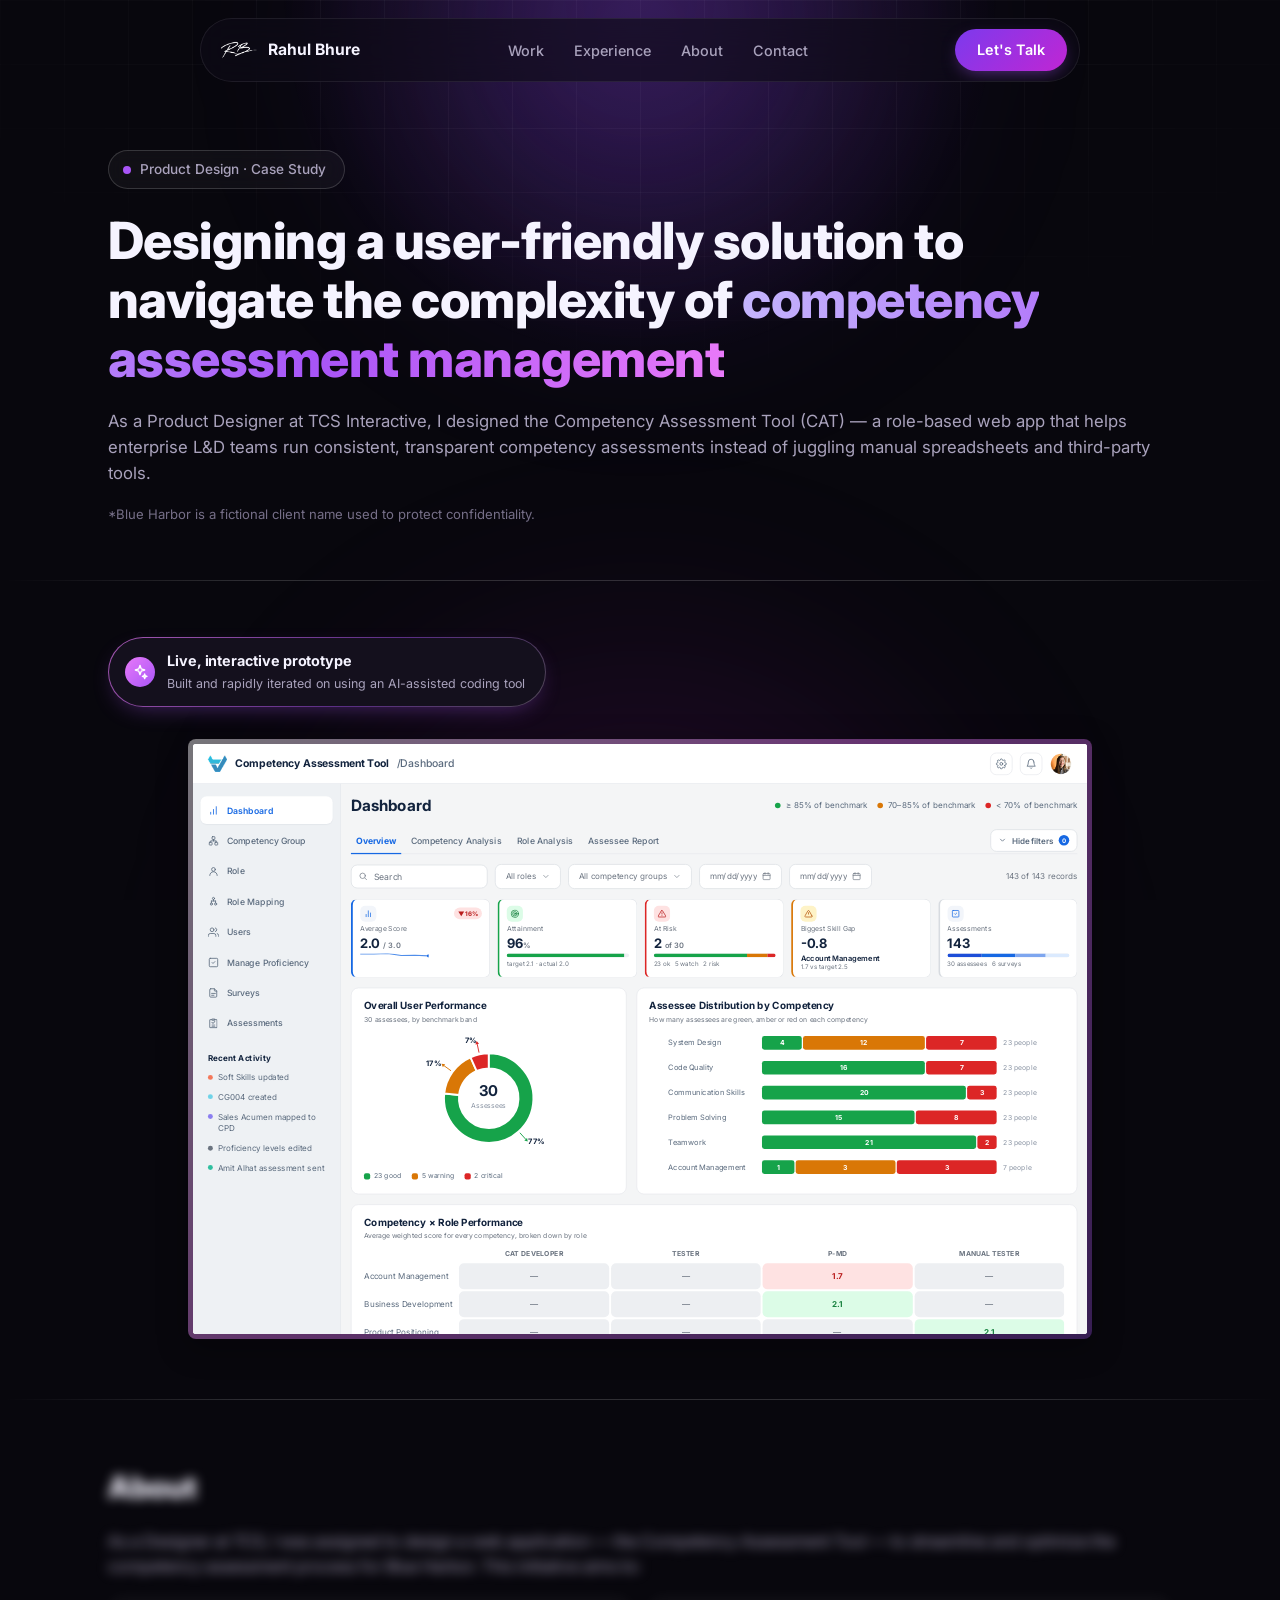
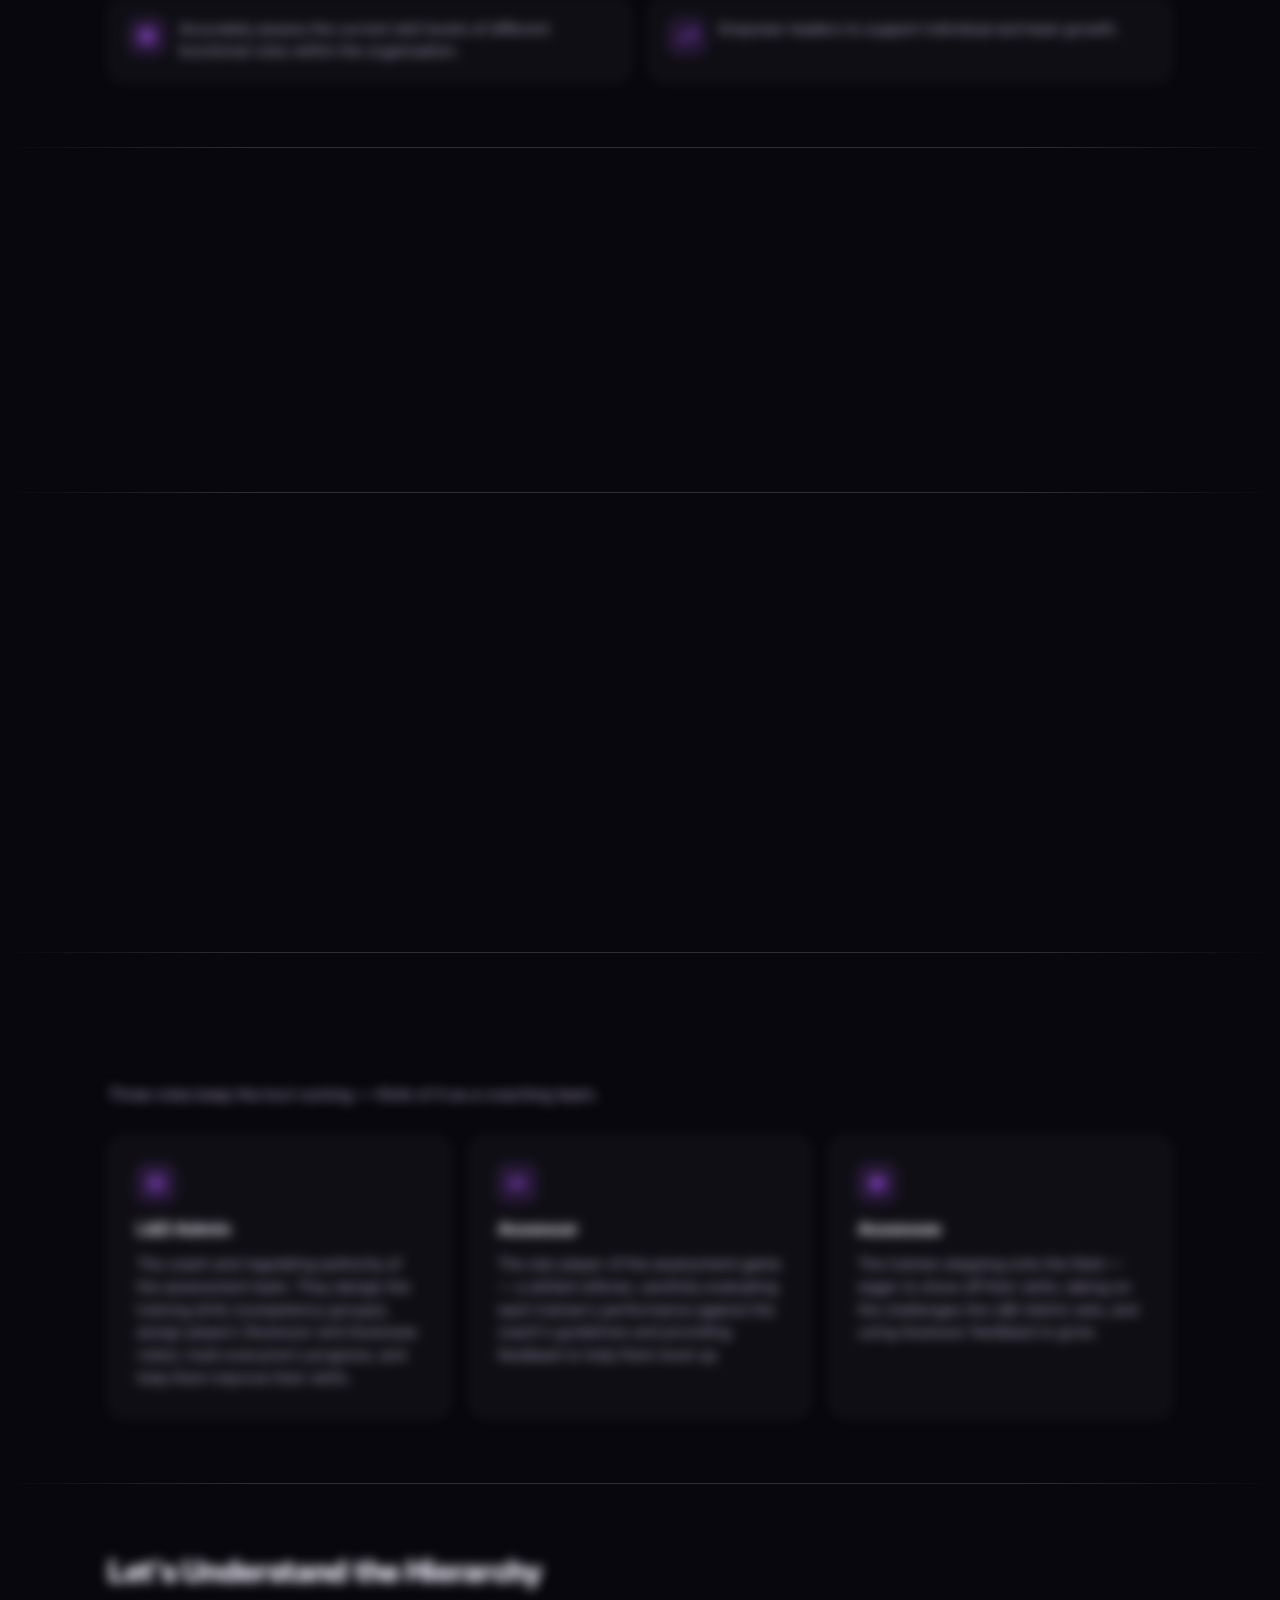
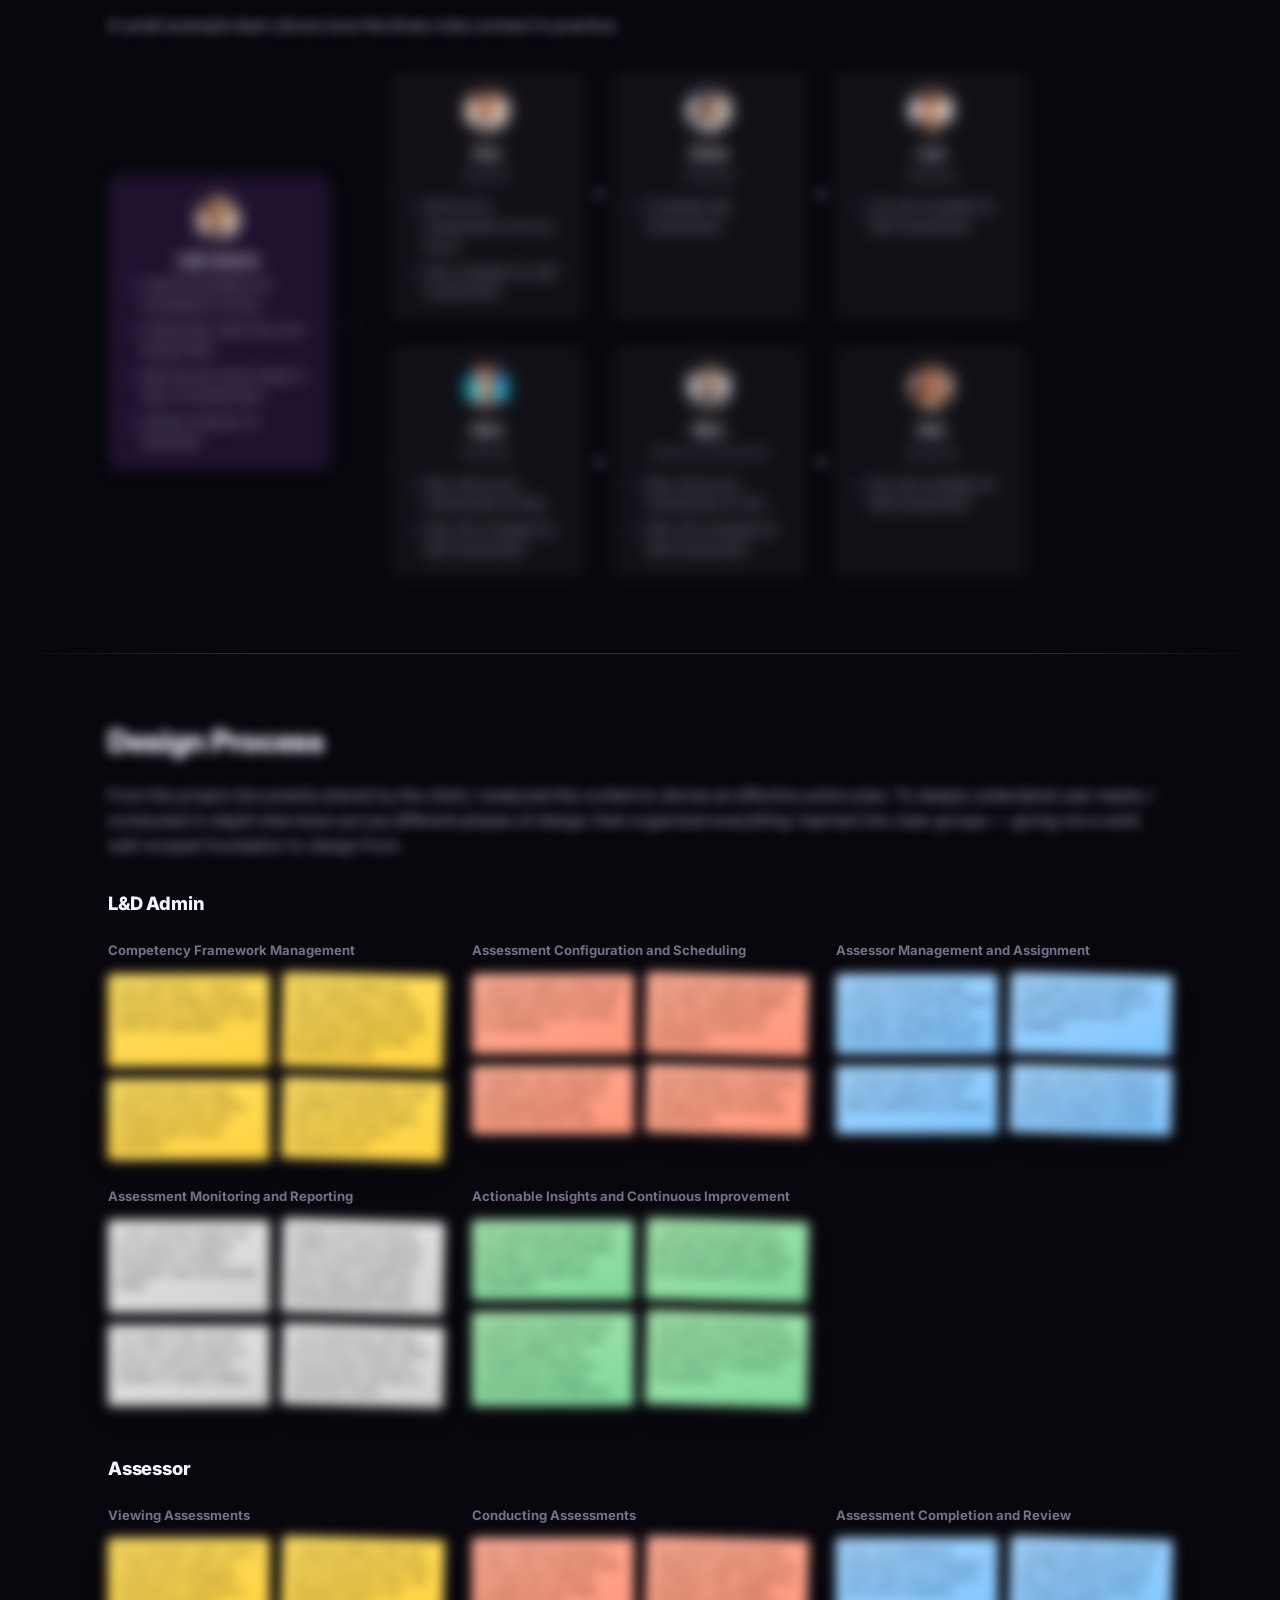
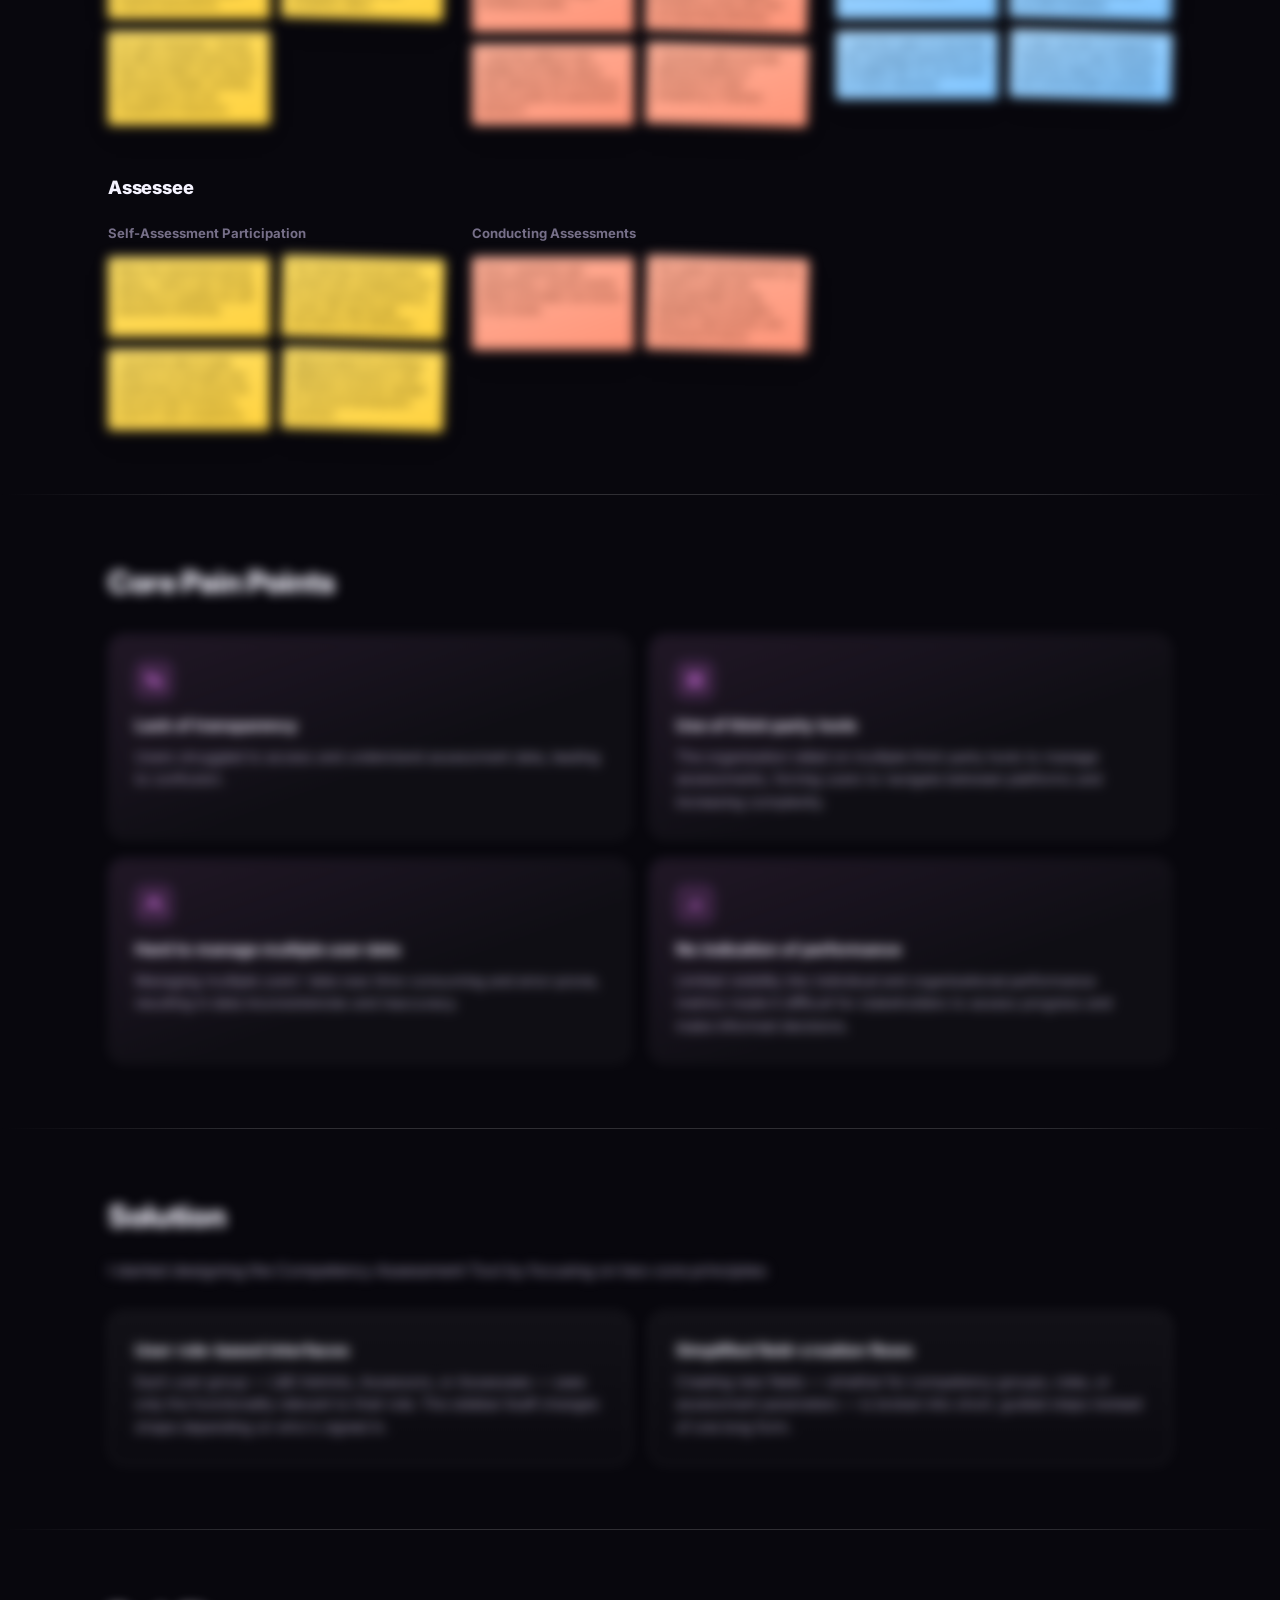
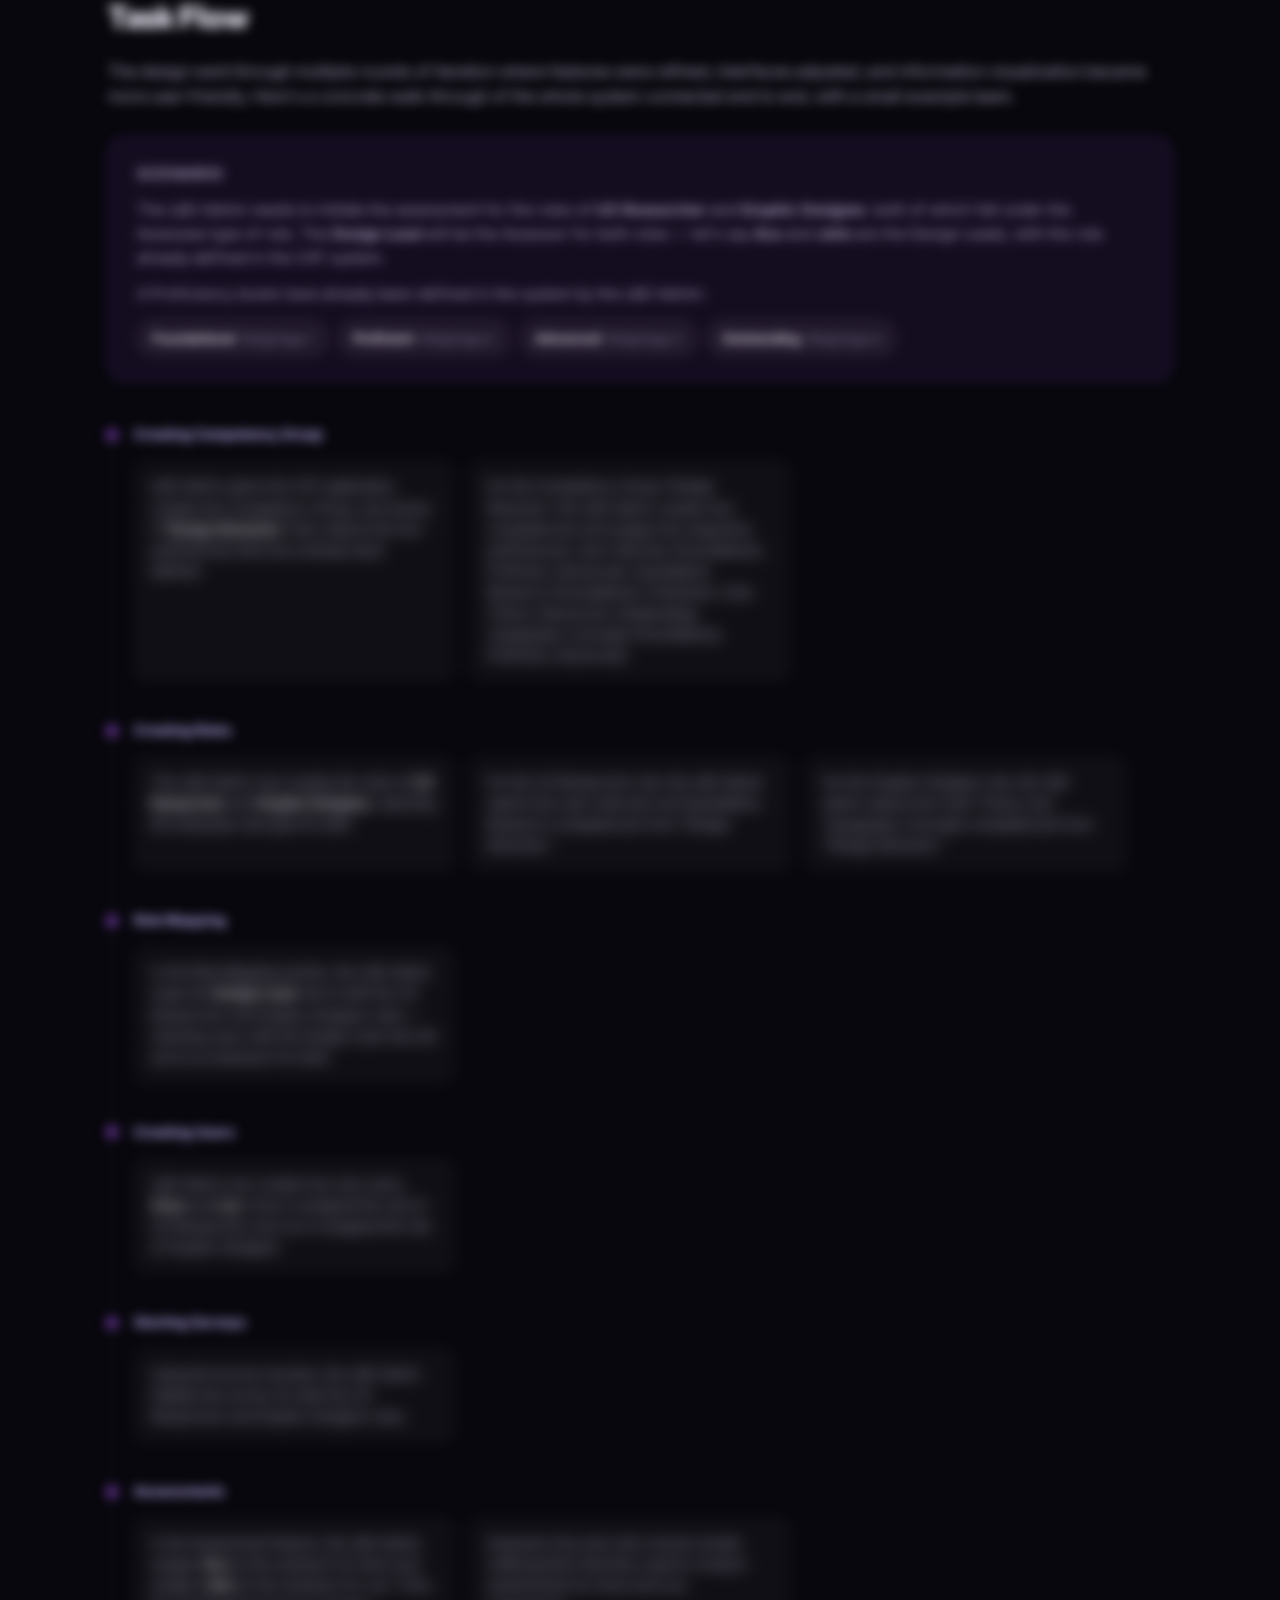
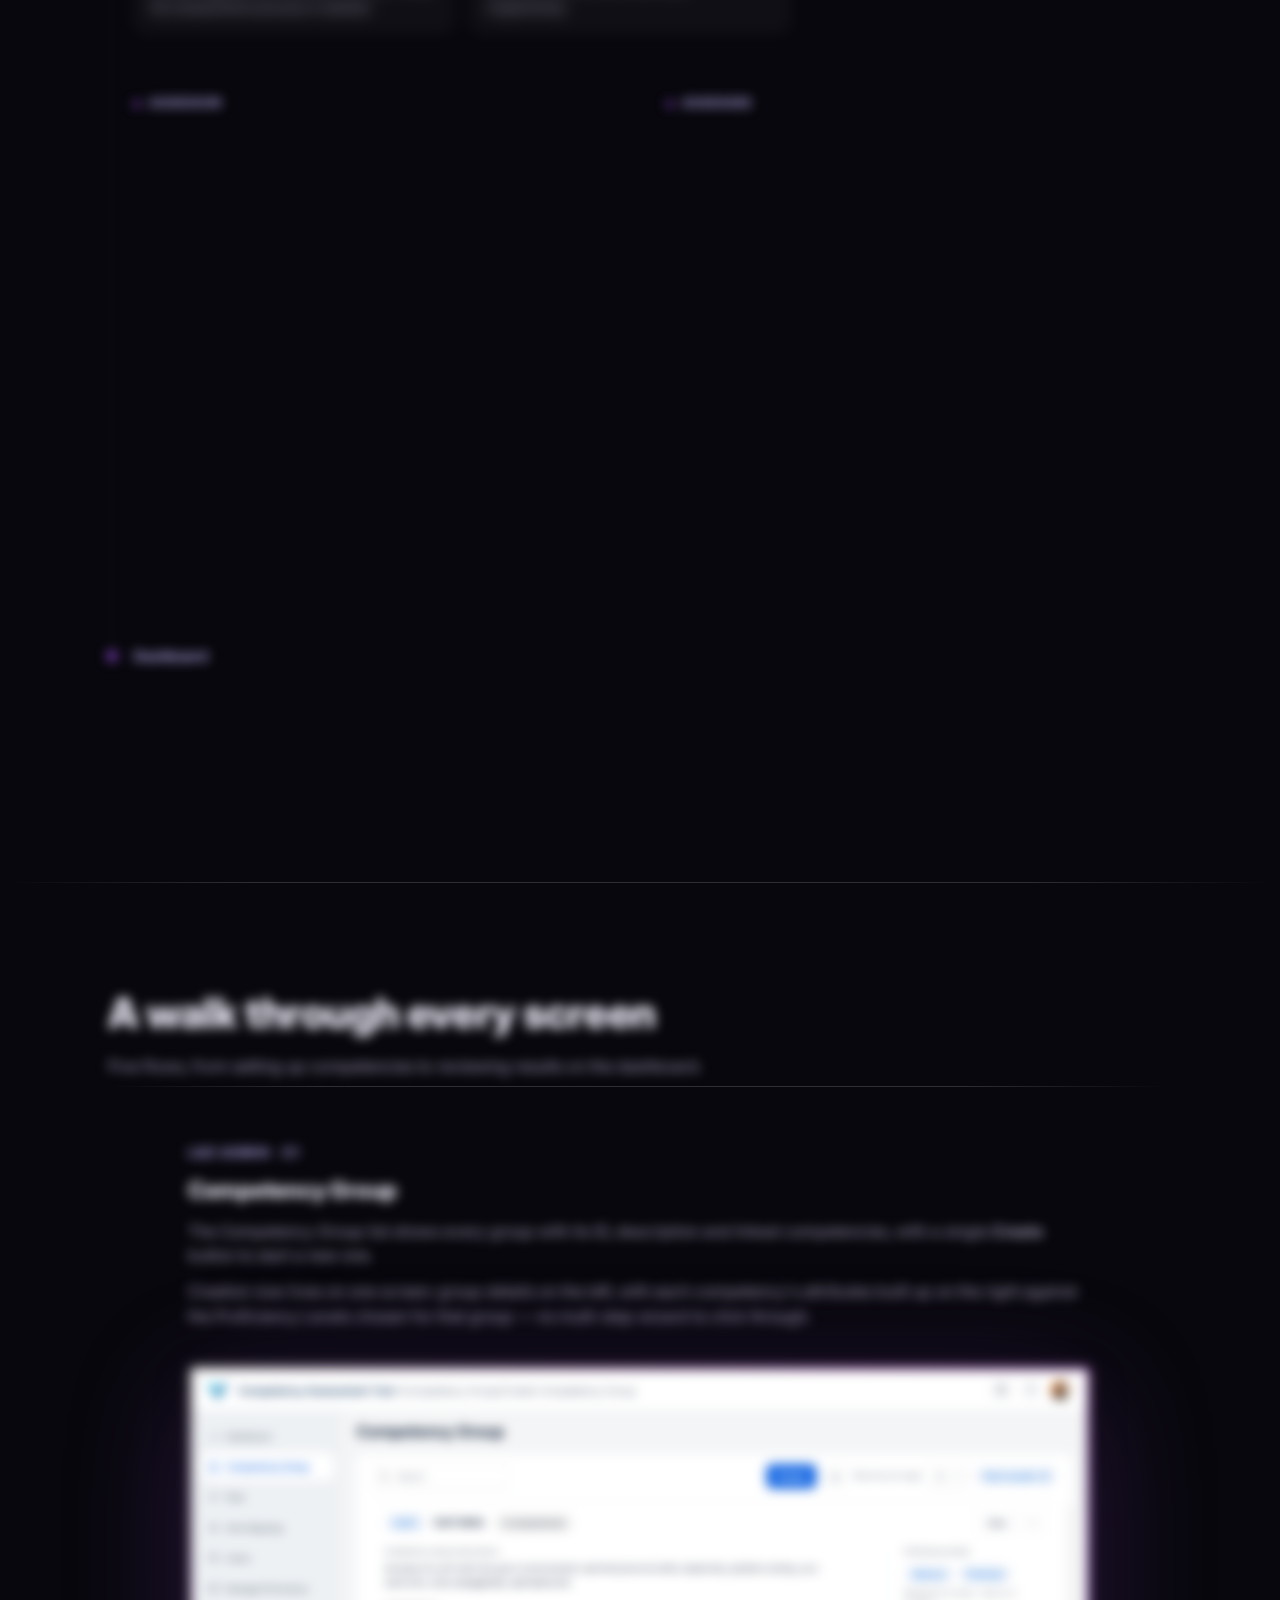
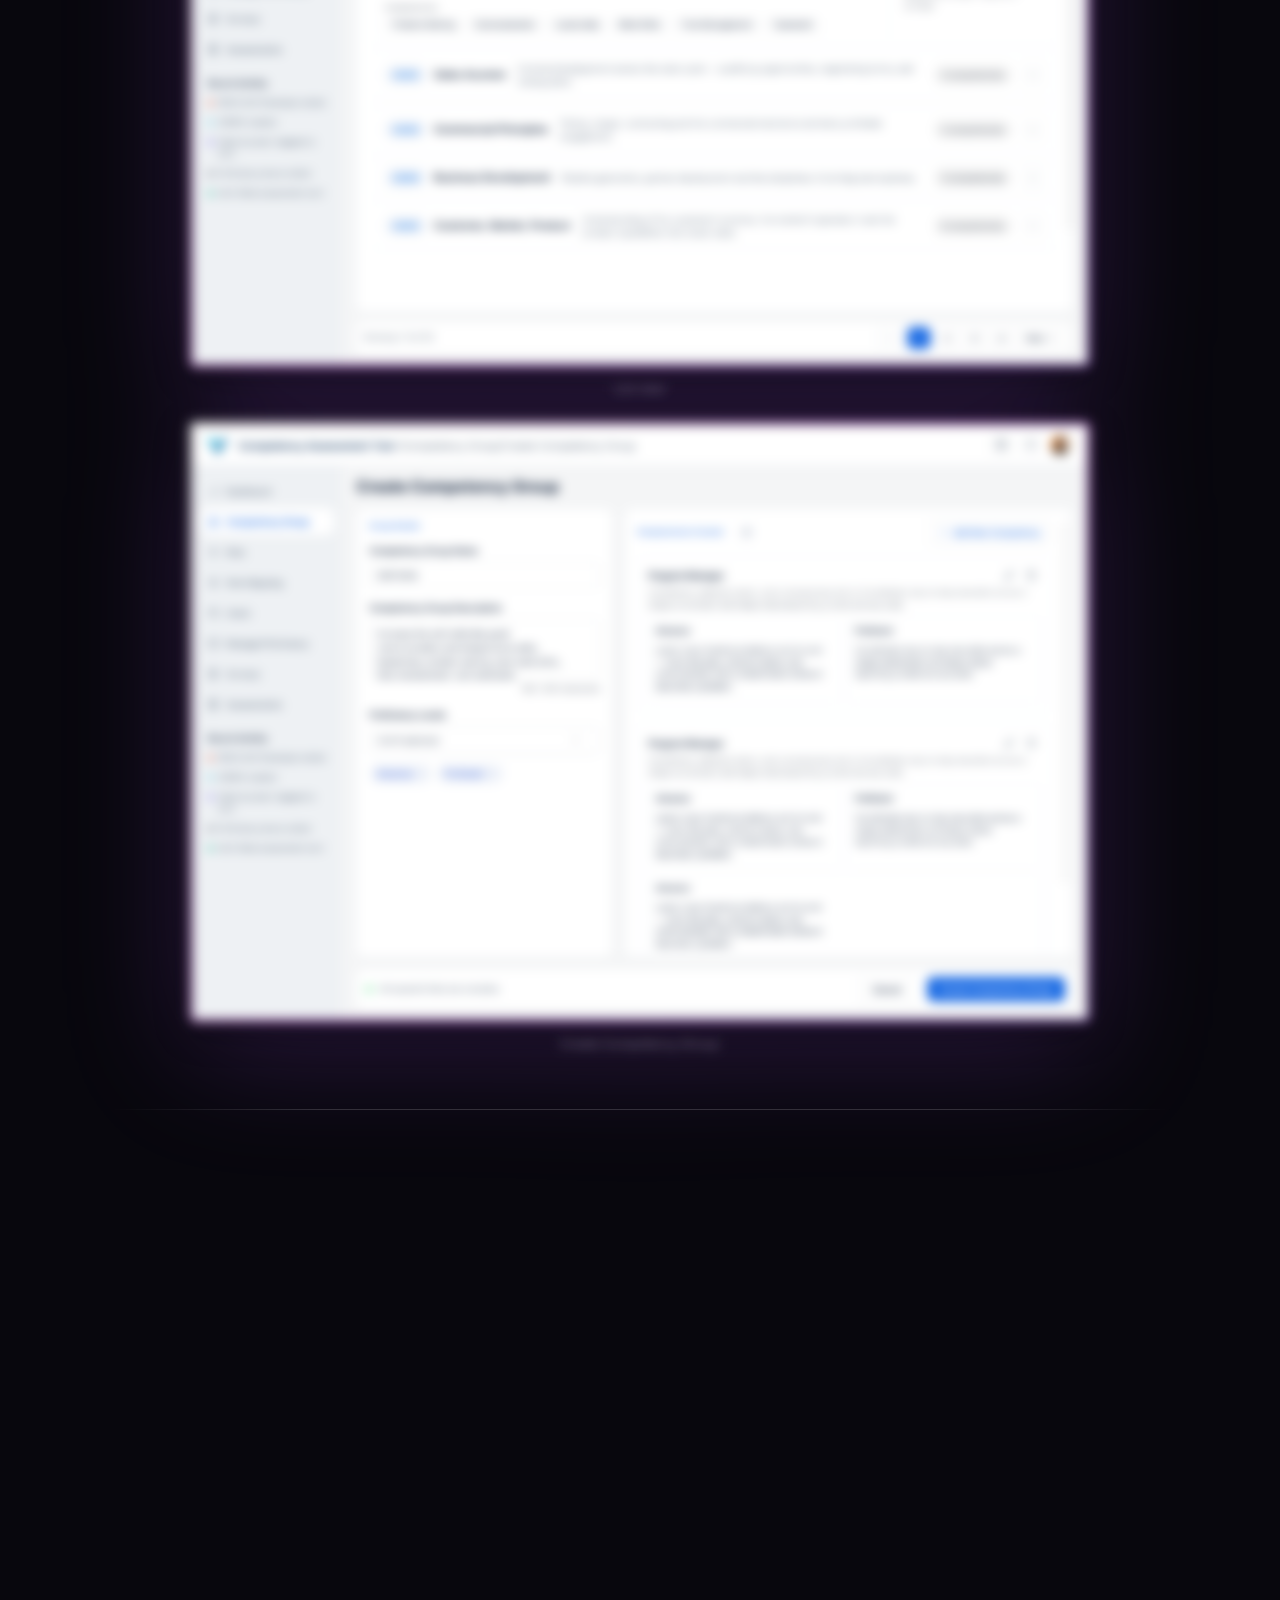
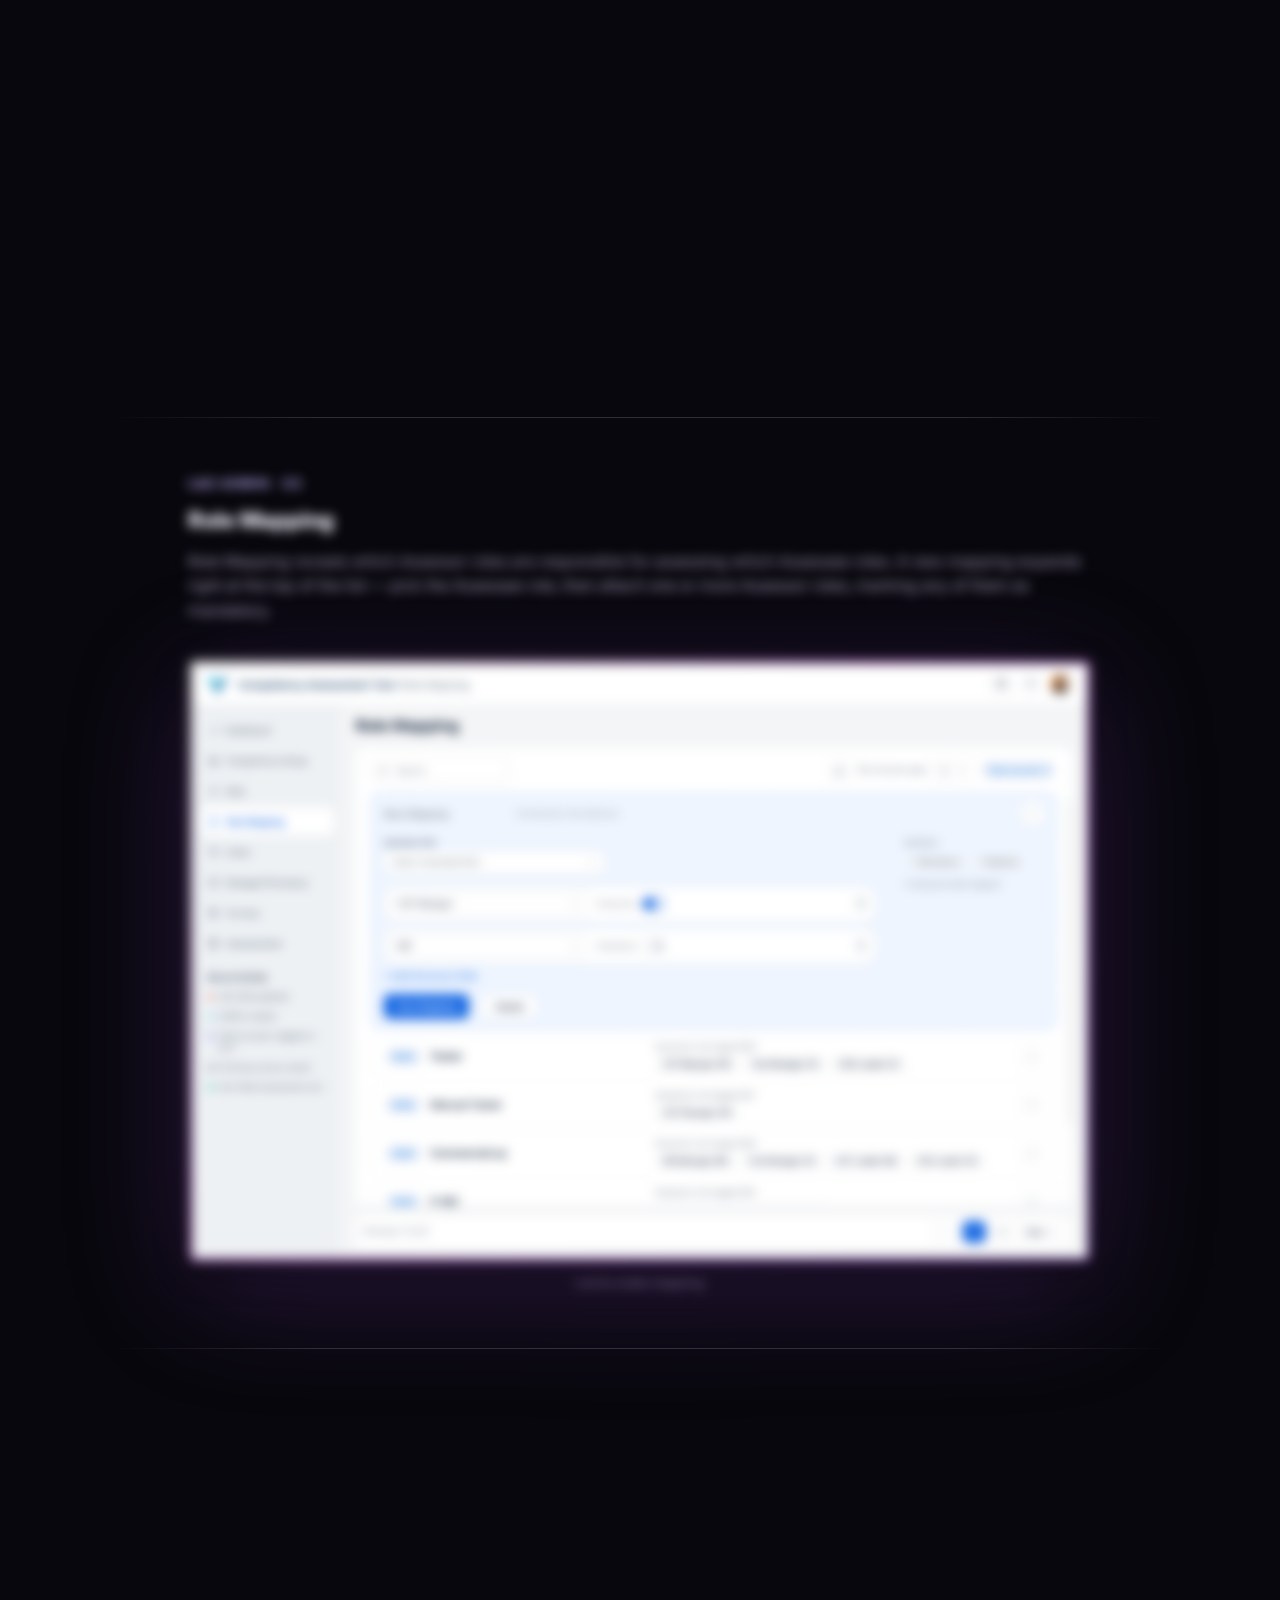
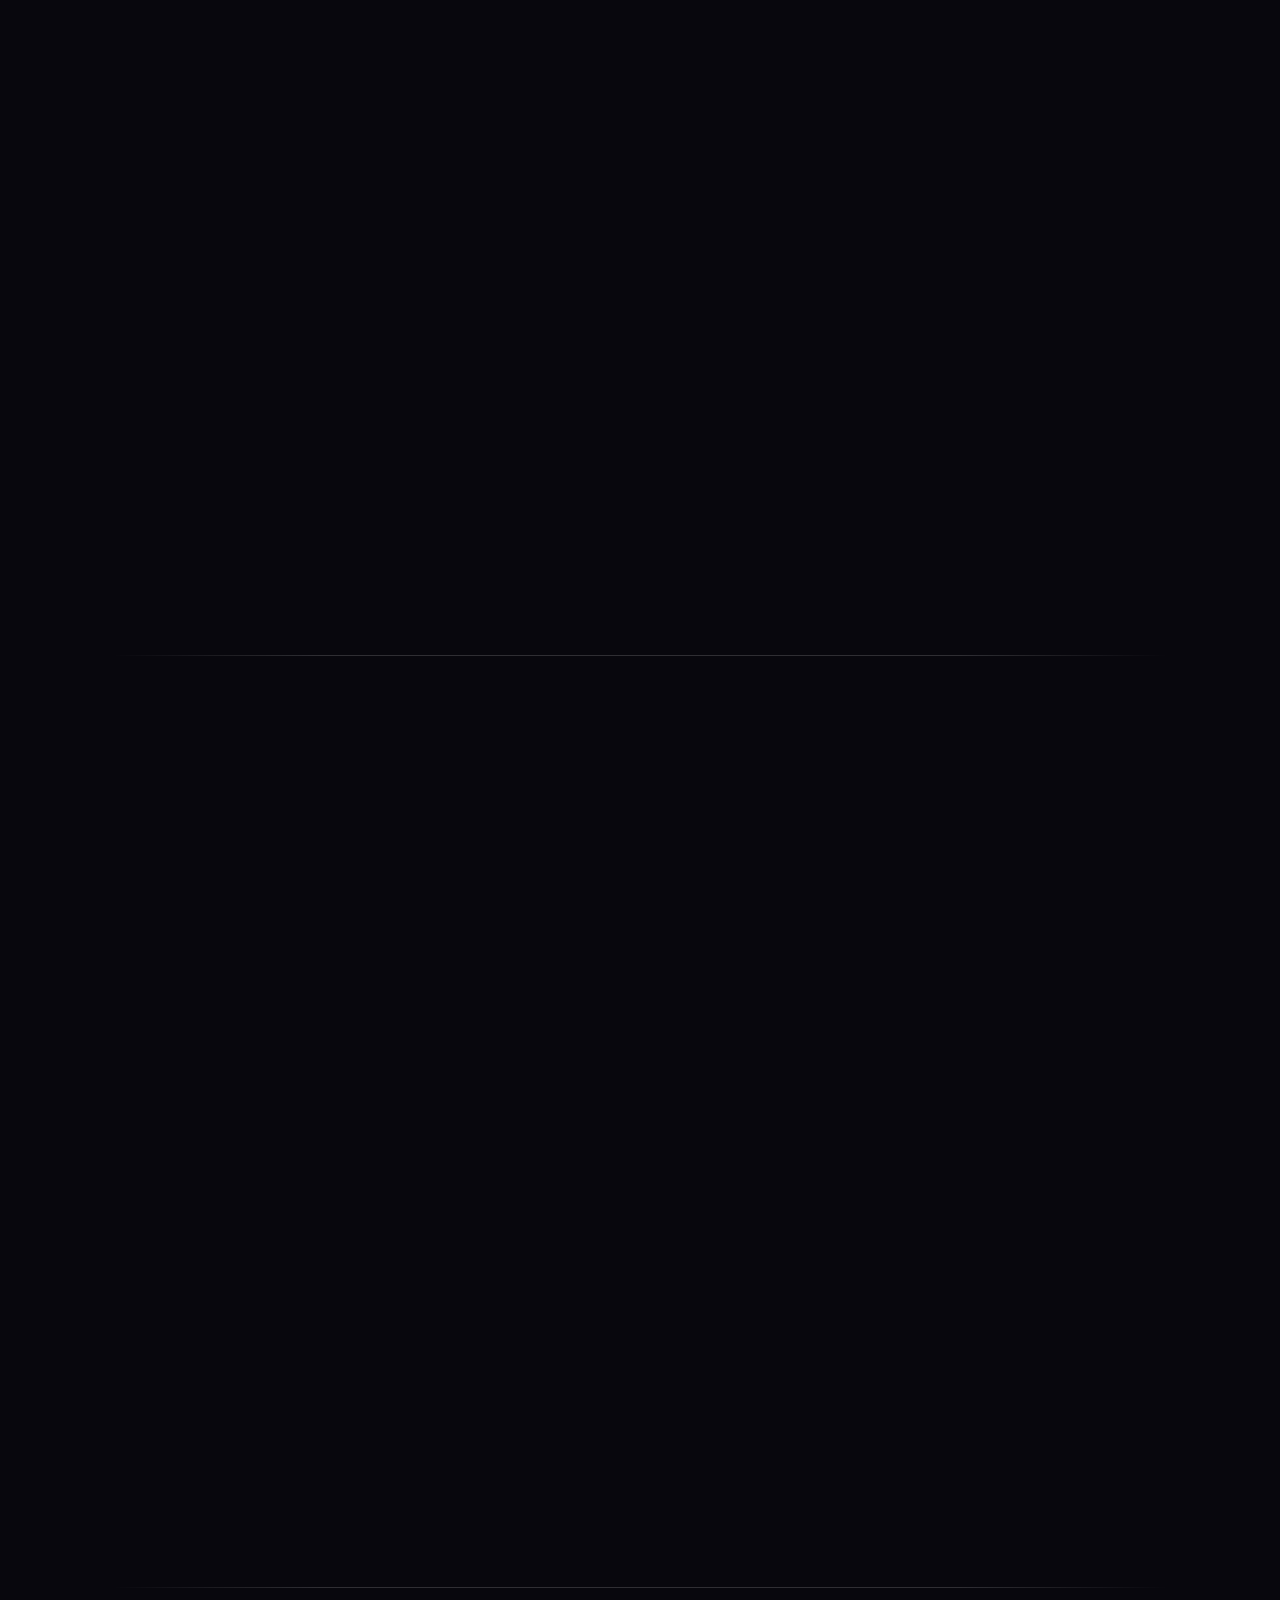
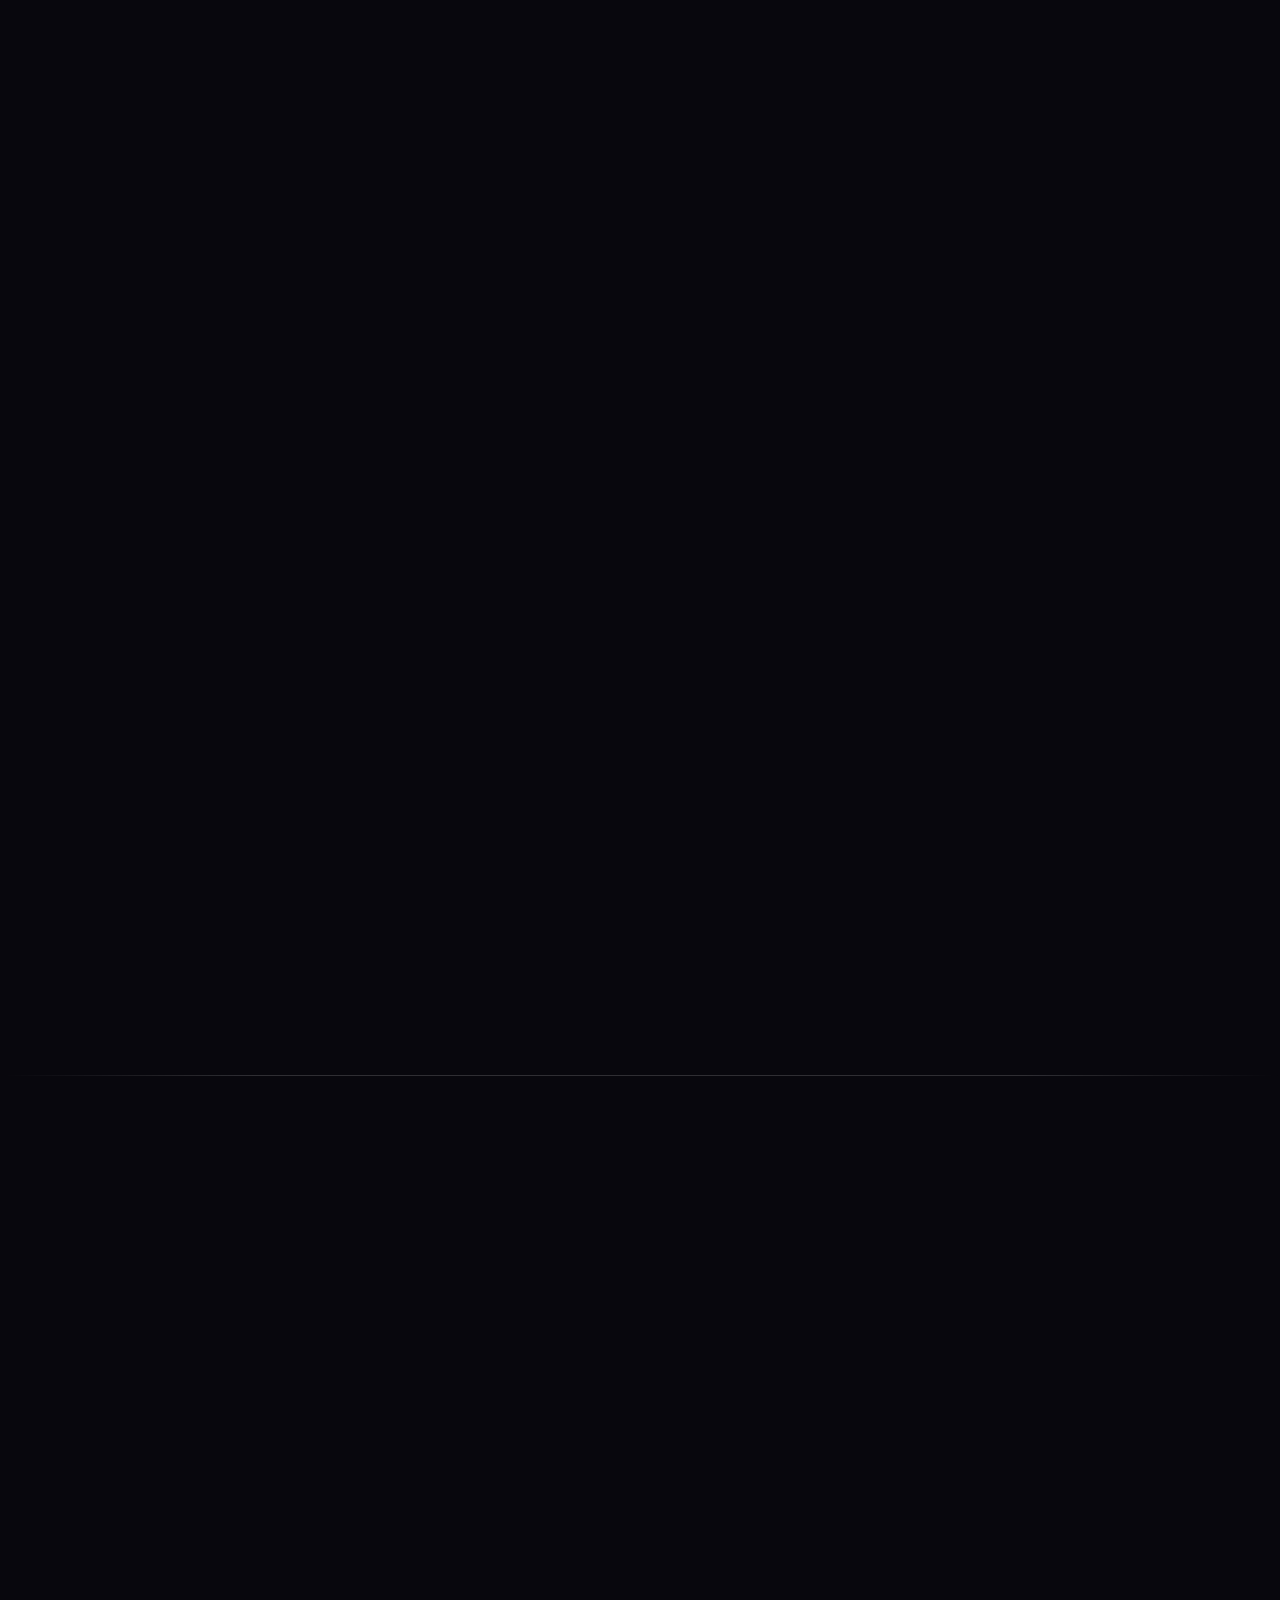
==== commit da857b8e: "Fill in missing EPA case study content and fix layout issues Restore sections that existed in the ol" ====
--- a/case-study-cat.html
+++ b/case-study-cat.html
@@ -61,12 +61,7 @@
   <!-- CASE HERO -->
   <section class="case-hero">
     <div class="container case-hero-inner">
-      <a href="index.html#work" class="breadcrumb reveal">
-        <svg width="15" height="15" viewBox="0 0 24 24" fill="none" stroke="currentColor" stroke-width="2.4" stroke-linecap="round" stroke-linejoin="round"><line x1="19" y1="12" x2="5" y2="12"></line><polyline points="12 19 5 12 12 5"></polyline></svg>
-        Back to portfolio
-      </a>
-
-      <span class="badge reveal" style="margin-top:22px;">
+      <span class="badge reveal">
         <span class="badge-dot"></span>
         Product Design · Case Study
       </span>
@@ -79,27 +74,12 @@
         assessments instead of juggling manual spreadsheets and third-party tools.
       </p>
       <p class="case-footnote reveal">*Blue Harbor is a fictional client name used to protect confidentiality.</p>
-
-      <div class="case-meta reveal">
-        <div class="case-meta-item">
-          <span class="case-meta-label">Role</span>
-          <span class="case-meta-value">Product Designer</span>
-        </div>
-        <div class="case-meta-item">
-          <span class="case-meta-label">Company</span>
-          <span class="case-meta-value">TCS Interactive</span>
-        </div>
-        <div class="case-meta-item">
-          <span class="case-meta-label">Client</span>
-          <span class="case-meta-value">Blue Harbor*</span>
-        </div>
-        <div class="case-meta-item">
-          <span class="case-meta-label">Focus</span>
-          <span class="case-meta-value">UI Design · UX Research · Product Design</span>
-        </div>
-      </div>
-
-      <div class="prototype-badge reveal" style="margin-top:56px;">
+    </div>
+
+    <div class="reveal" style="margin-top:56px; padding-top:28px; border-top:1px solid transparent; border-image: linear-gradient(90deg, transparent, var(--border-strong) 20%, var(--border-strong) 80%, transparent) 1;"></div>
+
+    <div class="container case-hero-inner">
+      <div class="prototype-badge reveal" style="margin-top:28px;">
         <span class="prototype-badge-icon">
           <svg width="16" height="16" viewBox="0 0 24 24" fill="none" stroke="currentColor" stroke-width="2" stroke-linecap="round" stroke-linejoin="round"><path d="M12 2l1.8 5.2L19 9l-5.2 1.8L12 16l-1.8-5.2L5 9l5.2-1.8L12 2z"></path><path d="M19 15l.9 2.6L22.5 18.5l-2.6.9L19 22l-.9-2.6-2.6-.9 2.6-.9L19 15z"></path></svg>
         </span>
@@ -226,7 +206,7 @@
         <div class="org-chart">
           <div class="org-admin">
             <div class="org-card is-admin reveal">
-              <img class="org-card-avatar" src="assets/img/cat/avatars/avatar-admin.png" alt="L&amp;D Admin avatar">
+              <div class="org-card-avatar" role="img" aria-label="L&amp;D Admin avatar" style="background-image:url('assets/img/cat/avatars/avatar-admin.png');"></div>
               <span class="org-card-name">L&amp;D Admin</span>
               <ul>
                 <li>Create Competency &amp; Competency Group</li>
@@ -241,7 +221,7 @@
           <div class="org-rows">
             <div class="org-row">
               <div class="org-card reveal">
-                <img class="org-card-avatar" src="assets/img/cat/avatars/avatar-ava.png" alt="Ava avatar">
+                <div class="org-card-avatar" role="img" aria-label="Ava avatar" style="background-image:url('assets/img/cat/avatars/avatar-ava.png');"></div>
                 <span class="org-card-name">Ava</span>
                 <span class="org-card-role">Assessor</span>
                 <ul>
@@ -253,7 +233,7 @@
                 <svg width="16" height="16" viewBox="0 0 24 24" fill="none" stroke="currentColor" stroke-width="2.4" stroke-linecap="round" stroke-linejoin="round"><line x1="5" y1="12" x2="19" y2="12"></line><polyline points="12 5 19 12 12 19"></polyline></svg>
               </div>
               <div class="org-card reveal">
-                <img class="org-card-avatar" src="assets/img/cat/avatars/avatar-anna.png" alt="Anna avatar">
+                <div class="org-card-avatar" role="img" aria-label="Anna avatar" style="background-image:url('assets/img/cat/avatars/avatar-anna.png');"></div>
                 <span class="org-card-name">Anna</span>
                 <span class="org-card-role">Assessee</span>
                 <ul><li>Complete Self Assessment</li></ul>
@@ -262,7 +242,7 @@
                 <svg width="16" height="16" viewBox="0 0 24 24" fill="none" stroke="currentColor" stroke-width="2.4" stroke-linecap="round" stroke-linejoin="round"><line x1="5" y1="12" x2="19" y2="12"></line><polyline points="12 5 19 12 12 19"></polyline></svg>
               </div>
               <div class="org-card reveal">
-                <img class="org-card-avatar" src="assets/img/cat/avatars/avatar-leo.png" alt="Leo avatar">
+                <div class="org-card-avatar" role="img" aria-label="Leo avatar" style="background-image:url('assets/img/cat/avatars/avatar-leo.png');"></div>
                 <span class="org-card-name">Leo</span>
                 <span class="org-card-role">Assessee</span>
                 <ul><li>Leo will complete his Self Assessment</li></ul>
@@ -271,7 +251,7 @@
 
             <div class="org-row">
               <div class="org-card reveal">
-                <img class="org-card-avatar" src="assets/img/cat/avatars/avatar-alex.png" alt="Alex avatar">
+                <div class="org-card-avatar" role="img" aria-label="Alex avatar" style="background-image:url('assets/img/cat/avatars/avatar-alex.png');"></div>
                 <span class="org-card-name">Alex</span>
                 <span class="org-card-role">Assessor</span>
                 <ul>
@@ -283,7 +263,7 @@
                 <svg width="16" height="16" viewBox="0 0 24 24" fill="none" stroke="currentColor" stroke-width="2.4" stroke-linecap="round" stroke-linejoin="round"><line x1="5" y1="12" x2="19" y2="12"></line><polyline points="12 5 19 12 12 19"></polyline></svg>
               </div>
               <div class="org-card reveal">
-                <img class="org-card-avatar" src="assets/img/cat/avatars/avatar-max.png" alt="Max avatar">
+                <div class="org-card-avatar" role="img" aria-label="Max avatar" style="background-image:url('assets/img/cat/avatars/avatar-max.png');"></div>
                 <span class="org-card-name">Max</span>
                 <span class="org-card-role">Assessor &amp; Assessee</span>
                 <ul>
@@ -295,7 +275,7 @@
                 <svg width="16" height="16" viewBox="0 0 24 24" fill="none" stroke="currentColor" stroke-width="2.4" stroke-linecap="round" stroke-linejoin="round"><line x1="5" y1="12" x2="19" y2="12"></line><polyline points="12 5 19 12 12 19"></polyline></svg>
               </div>
               <div class="org-card reveal">
-                <img class="org-card-avatar" src="assets/img/cat/avatars/avatar-ash.png" alt="Ash avatar">
+                <div class="org-card-avatar" role="img" aria-label="Ash avatar" style="background-image:url('assets/img/cat/avatars/avatar-ash.png');"></div>
                 <span class="org-card-name">Ash</span>
                 <span class="org-card-role">Assessee</span>
                 <ul><li>Ash will complete his Self Assessment</li></ul>
--- a/assets/css/styles.css
+++ b/assets/css/styles.css
@@ -340,10 +340,10 @@
   height: 64px;
 }
 .navbar--collapsible.is-scrolled {
-  max-width: 150px;
+  max-width: 104px;
   height: 42px;
   align-self: flex-start;
-  padding: 0 20px;
+  padding: 0 18px;
 }
 
 .brand { display: flex; align-items: center; gap: 10px; font-weight: 700; font-size: 0.98rem; }
@@ -422,9 +422,9 @@
 }
 
 .hero-title {
-  font-size: clamp(1.8rem, 4vw, 2.9rem);
+  font-size: clamp(2.5rem, 6vw, 4.4rem);
   font-weight: 800;
-  line-height: 1.12;
+  line-height: 1.08;
   letter-spacing: -0.02em;
   margin: 26px 0 22px;
 }
@@ -498,8 +498,9 @@
 
 /* ---------- Stats ---------- */
 .stats-strip {
-  border-top: 1px solid var(--border);
-  border-bottom: 1px solid var(--border);
+  border-top: 1px solid transparent;
+  border-bottom: 1px solid transparent;
+  border-image: linear-gradient(90deg, transparent, var(--border-strong) 20%, var(--border-strong) 80%, transparent) 1;
   padding: 40px 0;
 }
 .stats-grid {
@@ -521,7 +522,7 @@
 .stat-label { font-size: 0.85rem; color: var(--text-faint); }
 
 /* ---------- Design Gallery: 3D card fan ---------- */
-.gallery-section { padding-bottom: 60px; }
+.gallery-section { padding-bottom: 20px; }
 .gallery-3d-stage {
   margin-top: 64px;
   height: 460px;
@@ -594,6 +595,9 @@
 
 /* ---------- Sections (generic) ---------- */
 .section { padding: 120px 0; }
+/* Follows straight on from the Design Gallery above it, so it needs much
+   less top padding than a section that follows the plain page background. */
+#work { padding-top: 40px; }
 .eyebrow {
   font-size: 0.8rem;
   font-weight: 700;
@@ -935,7 +939,11 @@
 .dot-sep { opacity: 0.5; }
 
 /* ---------- Footer ---------- */
-.site-footer { padding: 40px 0 50px; border-top: 1px solid var(--border); }
+.site-footer {
+  padding: 40px 0 50px;
+  border-top: 1px solid transparent;
+  border-image: linear-gradient(90deg, transparent, var(--border-strong) 20%, var(--border-strong) 80%, transparent) 1;
+}
 .footer-inner {
   display: flex;
   align-items: center;
@@ -997,7 +1005,8 @@
   gap: 36px;
   margin-top: 40px;
   padding-top: 28px;
-  border-top: 1px solid var(--border);
+  border-top: 1px solid transparent;
+  border-image: linear-gradient(90deg, transparent, var(--border-strong) 20%, var(--border-strong) 80%, transparent) 1;
 }
 .case-meta-item { display: flex; flex-direction: column; gap: 6px; }
 .case-meta-label { font-size: 0.74rem; text-transform: uppercase; letter-spacing: 0.1em; color: var(--text-faint); font-weight: 600; }
@@ -1073,8 +1082,12 @@
   transform-origin: top left;
 }
 
-.case-block { padding: 64px 0; border-top: 1px solid var(--border); }
-.case-block:first-of-type { border-top: none; }
+.case-block {
+  padding: 64px 0;
+  border-top: 1px solid transparent;
+  border-image: linear-gradient(90deg, transparent, var(--border-strong) 20%, var(--border-strong) 80%, transparent) 1;
+}
+.case-block:first-of-type { border-top: none; border-image: none; }
 .case-block-title { font-size: clamp(1.5rem, 2.6vw, 1.9rem); font-weight: 800; letter-spacing: -0.01em; margin-bottom: 18px; }
 .case-block-text { color: var(--text-muted); font-size: 1rem; }
 .case-block-text + .case-block-text { margin-top: 14px; }
@@ -1159,13 +1172,20 @@
 }
 .org-card.is-admin { width: 220px; background: rgba(168,85,247,0.14); border-color: rgba(168,85,247,0.45); }
 .org-card-avatar {
+  /* Source images are pre-cropped circular badges that don't quite reach
+     their own canvas edge, so a plain cover-fit left a ring of the card's
+     dark fallback background showing between the badge and this element's
+     circular crop. Zooming the background image in past that margin hides
+     it without needing to re-export every source file. */
   display: block;
   width: 44px;
   height: 44px;
   border-radius: 50%;
-  object-fit: cover;
+  background-color: #1a1625;
+  background-size: 130% 130%;
+  background-position: center;
+  background-repeat: no-repeat;
   margin: 0 auto 10px;
-  background: #1a1625;
 }
 .org-card-name { display: block; font-size: 0.95rem; font-weight: 700; margin-bottom: 2px; text-align: center; }
 .org-card-role { display: block; font-size: 0.76rem; color: var(--text-faint); margin-bottom: 12px; text-align: center; }
@@ -1228,9 +1248,10 @@
 /* screen walkthrough: description on top, large wireframe below */
 .screen-block {
   padding: 56px 0;
-  border-top: 1px solid var(--border);
-}
-.screen-block:first-child { border-top: none; padding-top: 0; }
+  border-top: 1px solid transparent;
+  border-image: linear-gradient(90deg, transparent, var(--border-strong) 20%, var(--border-strong) 80%, transparent) 1;
+}
+.screen-block:first-child { border-top: none; border-image: none; padding-top: 0; }
 .screen-copy { max-width: 85%; margin-left: auto; margin-right: auto; margin-bottom: 36px; }
 .screen-index { font-size: 0.8rem; font-weight: 700; color: var(--purple-3); letter-spacing: 0.08em; margin-bottom: 10px; }
 .screen-copy h3 { font-size: 1.4rem; font-weight: 800; margin-bottom: 12px; letter-spacing: -0.01em; }
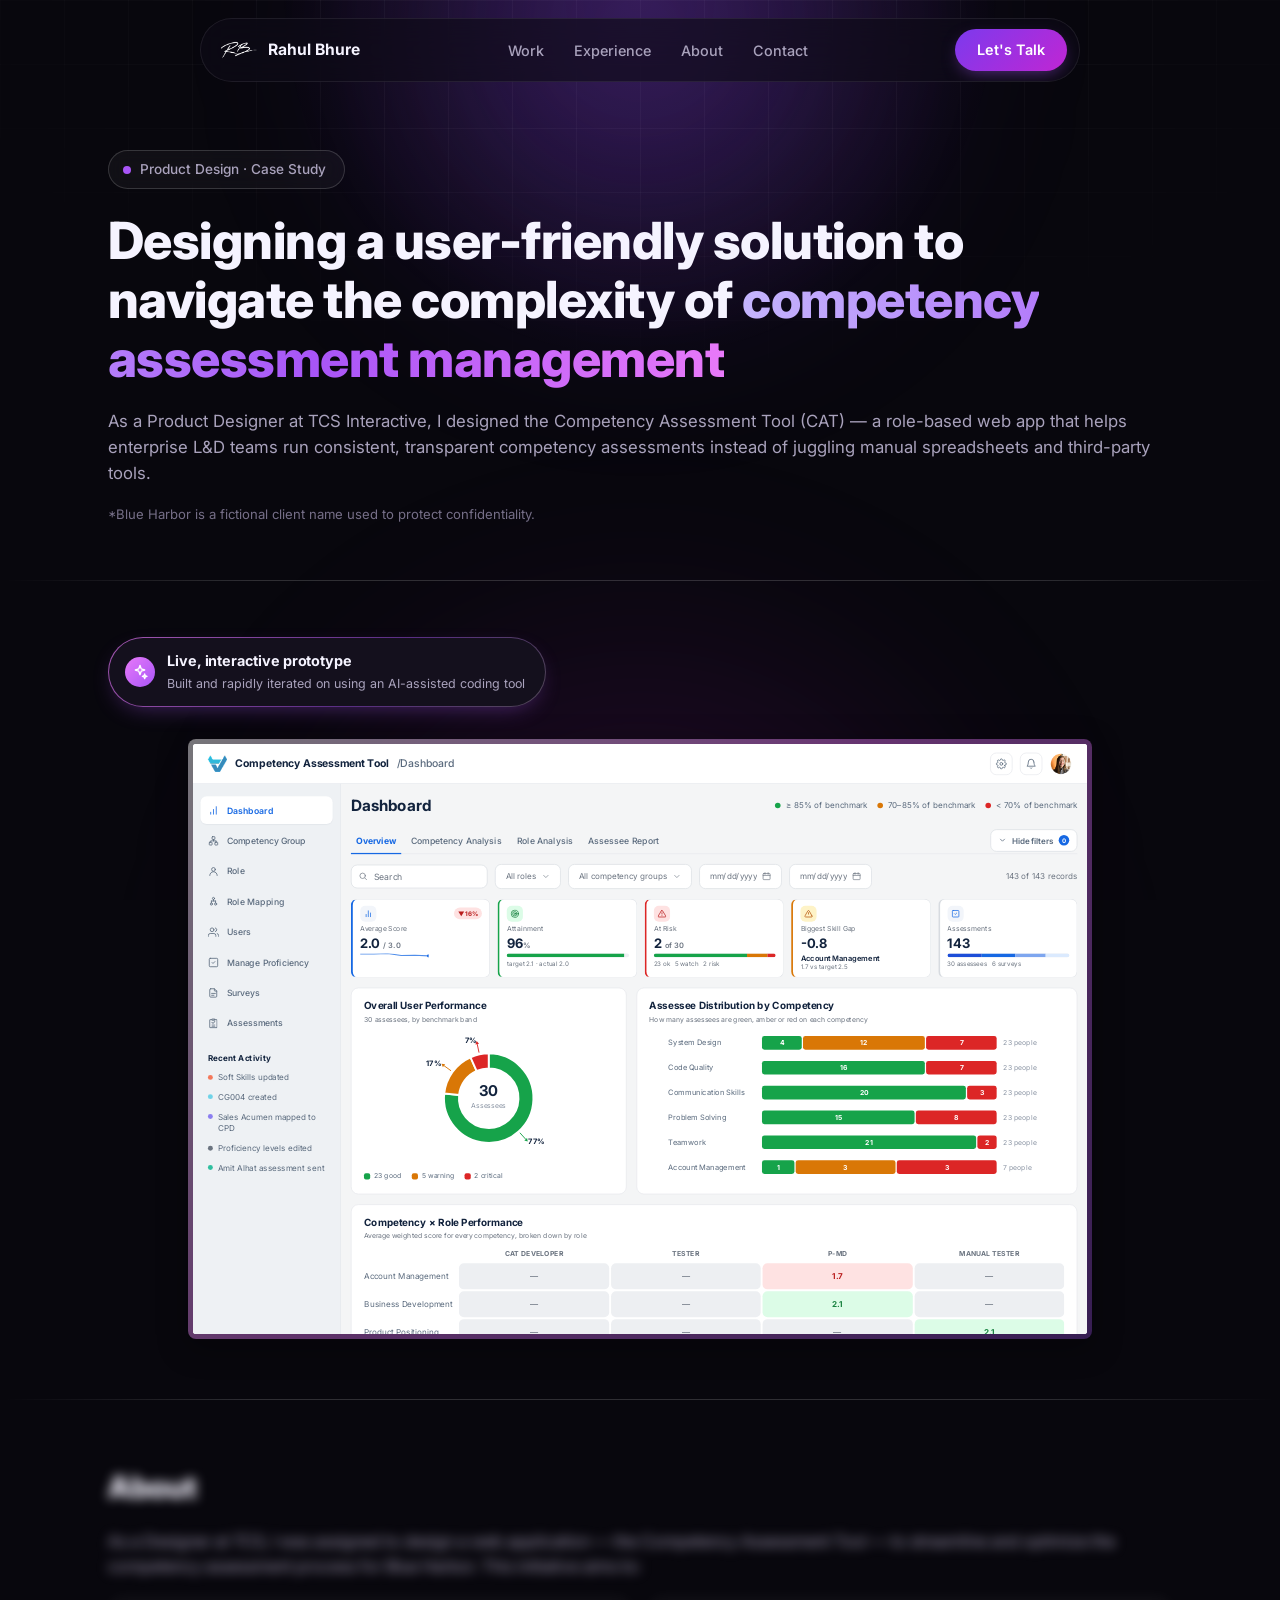
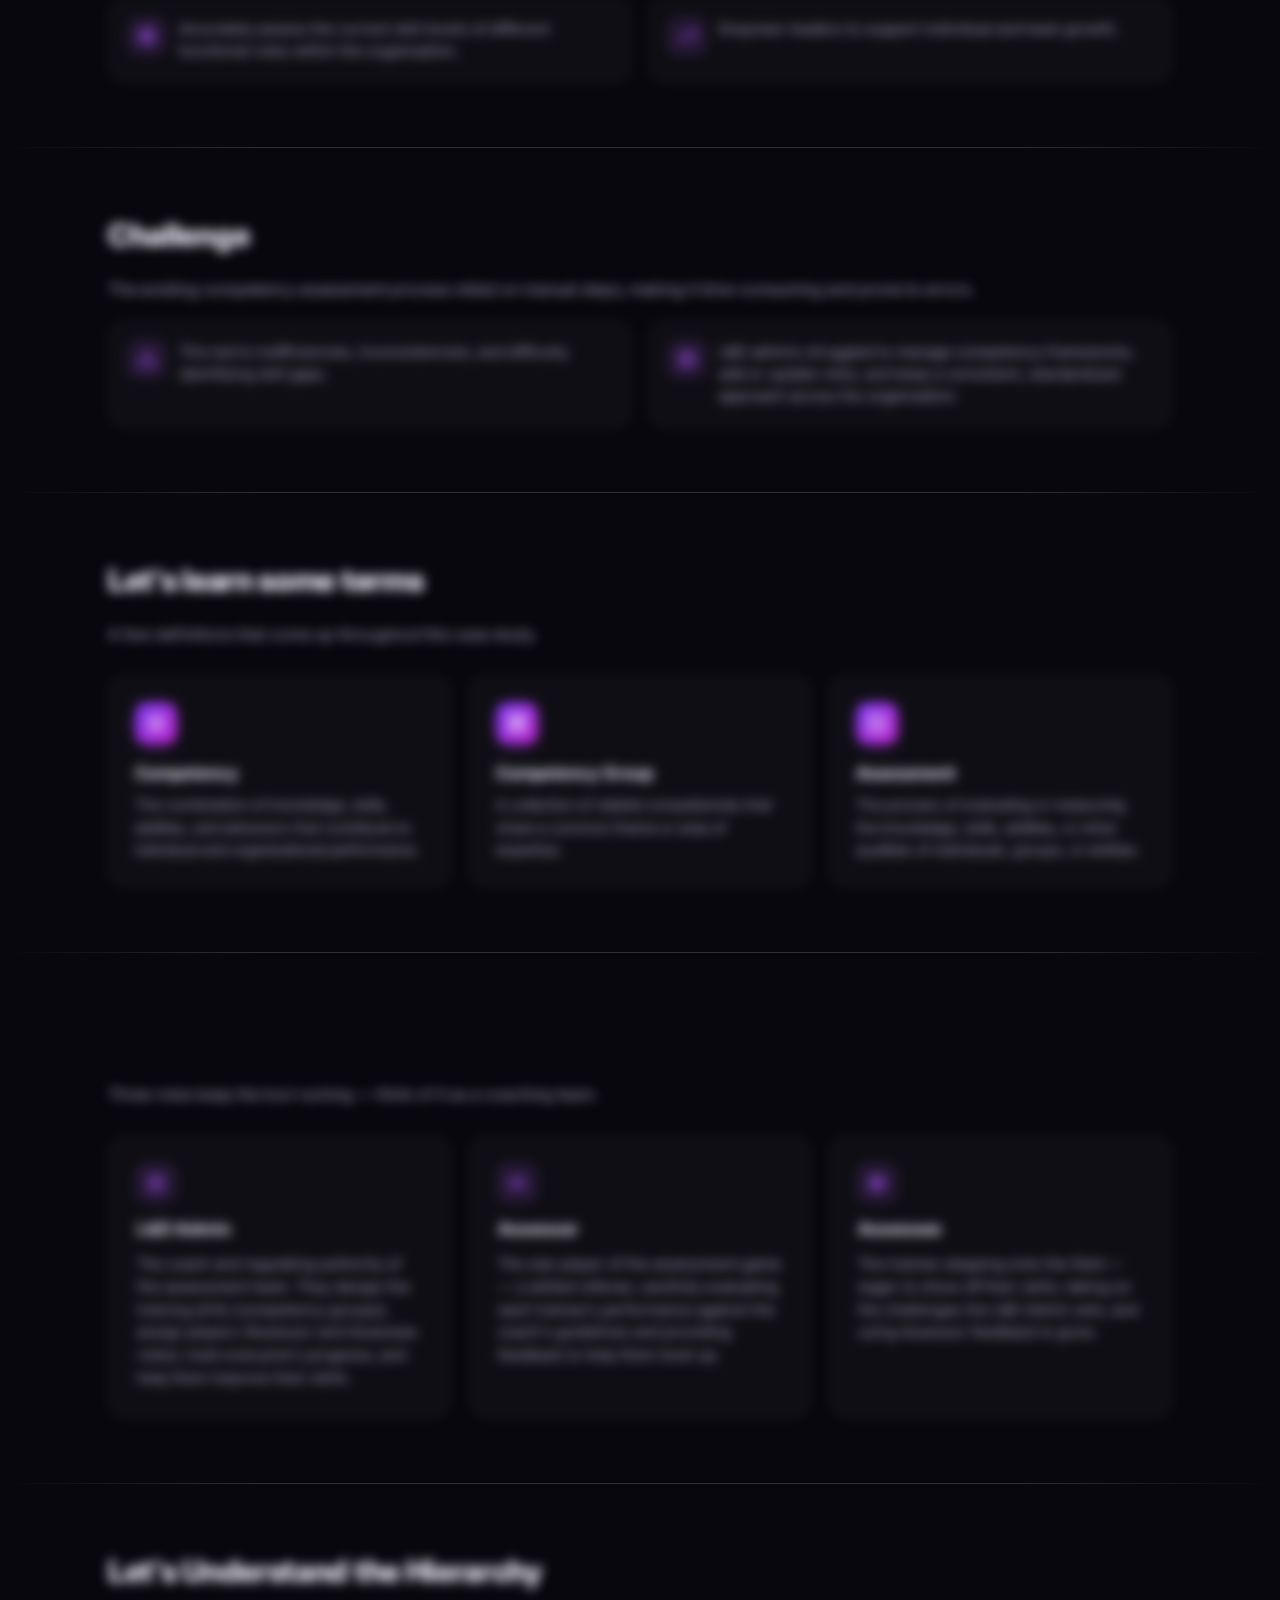
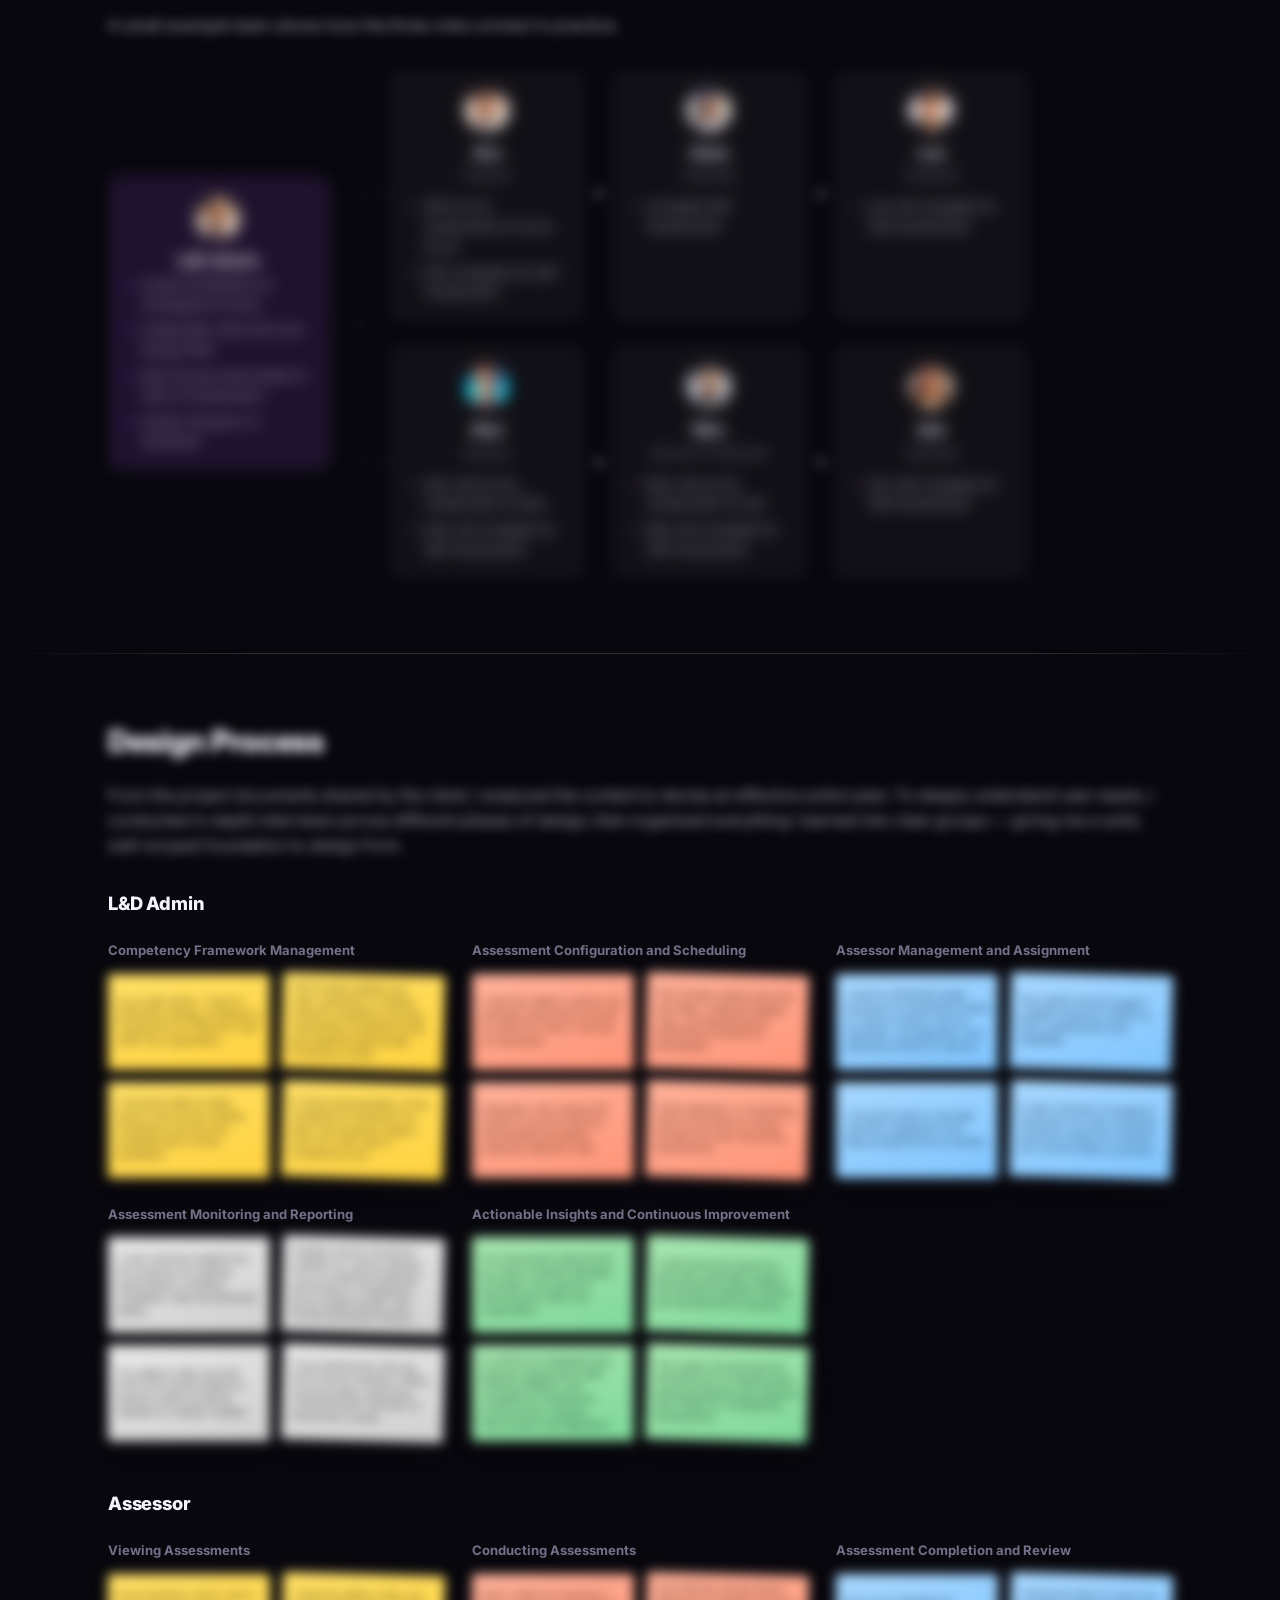
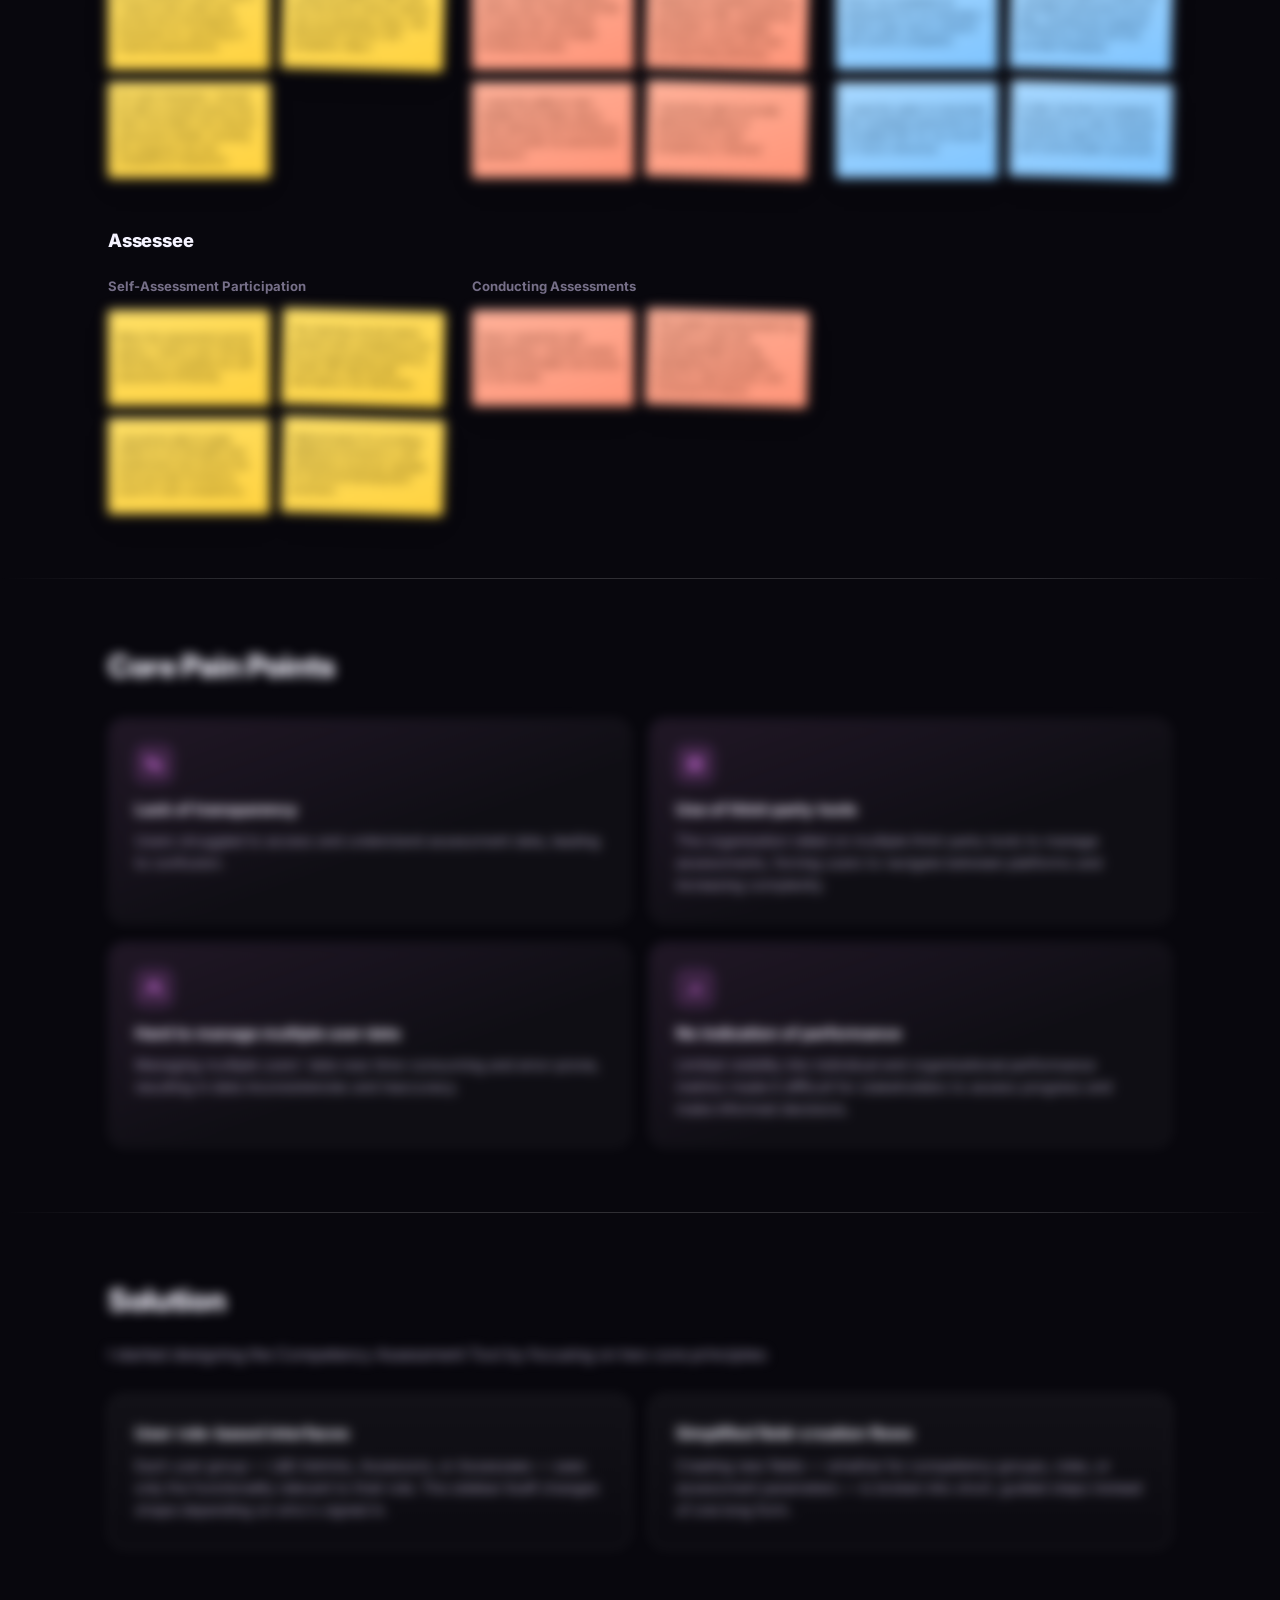
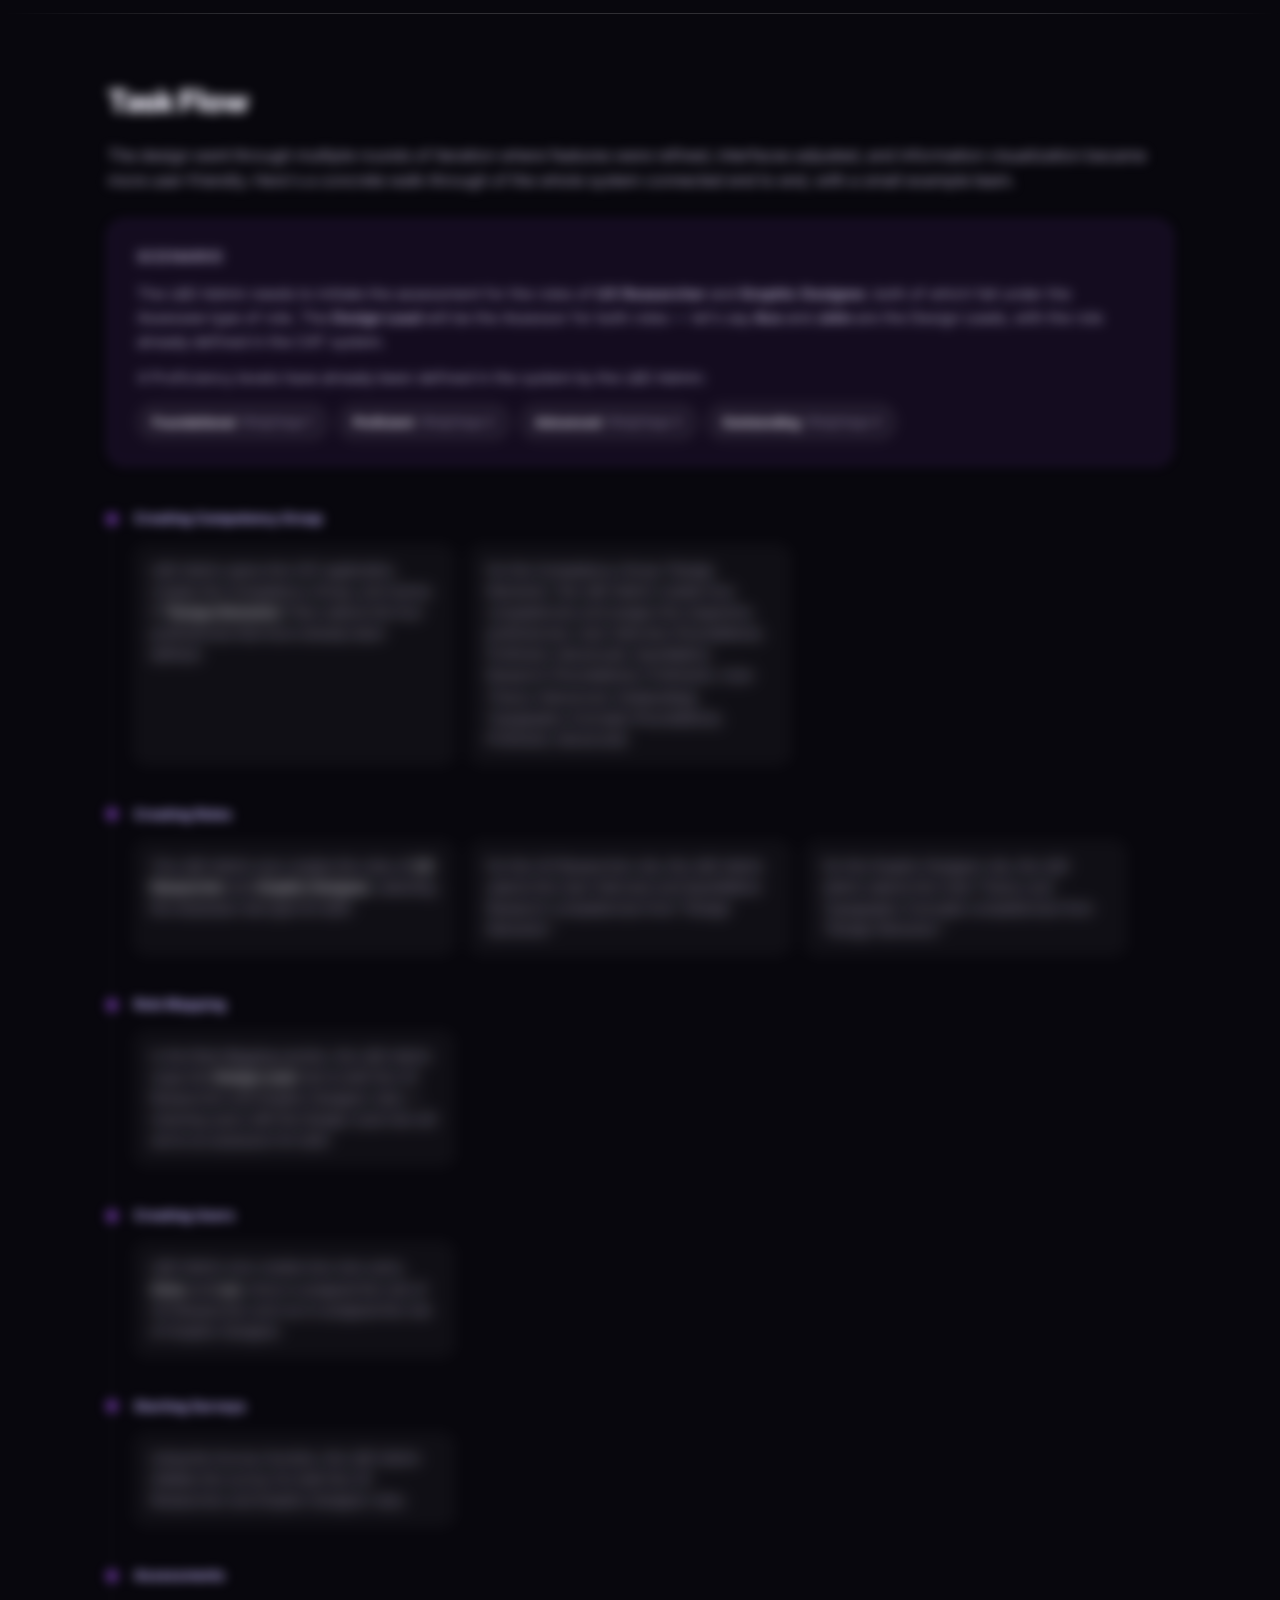
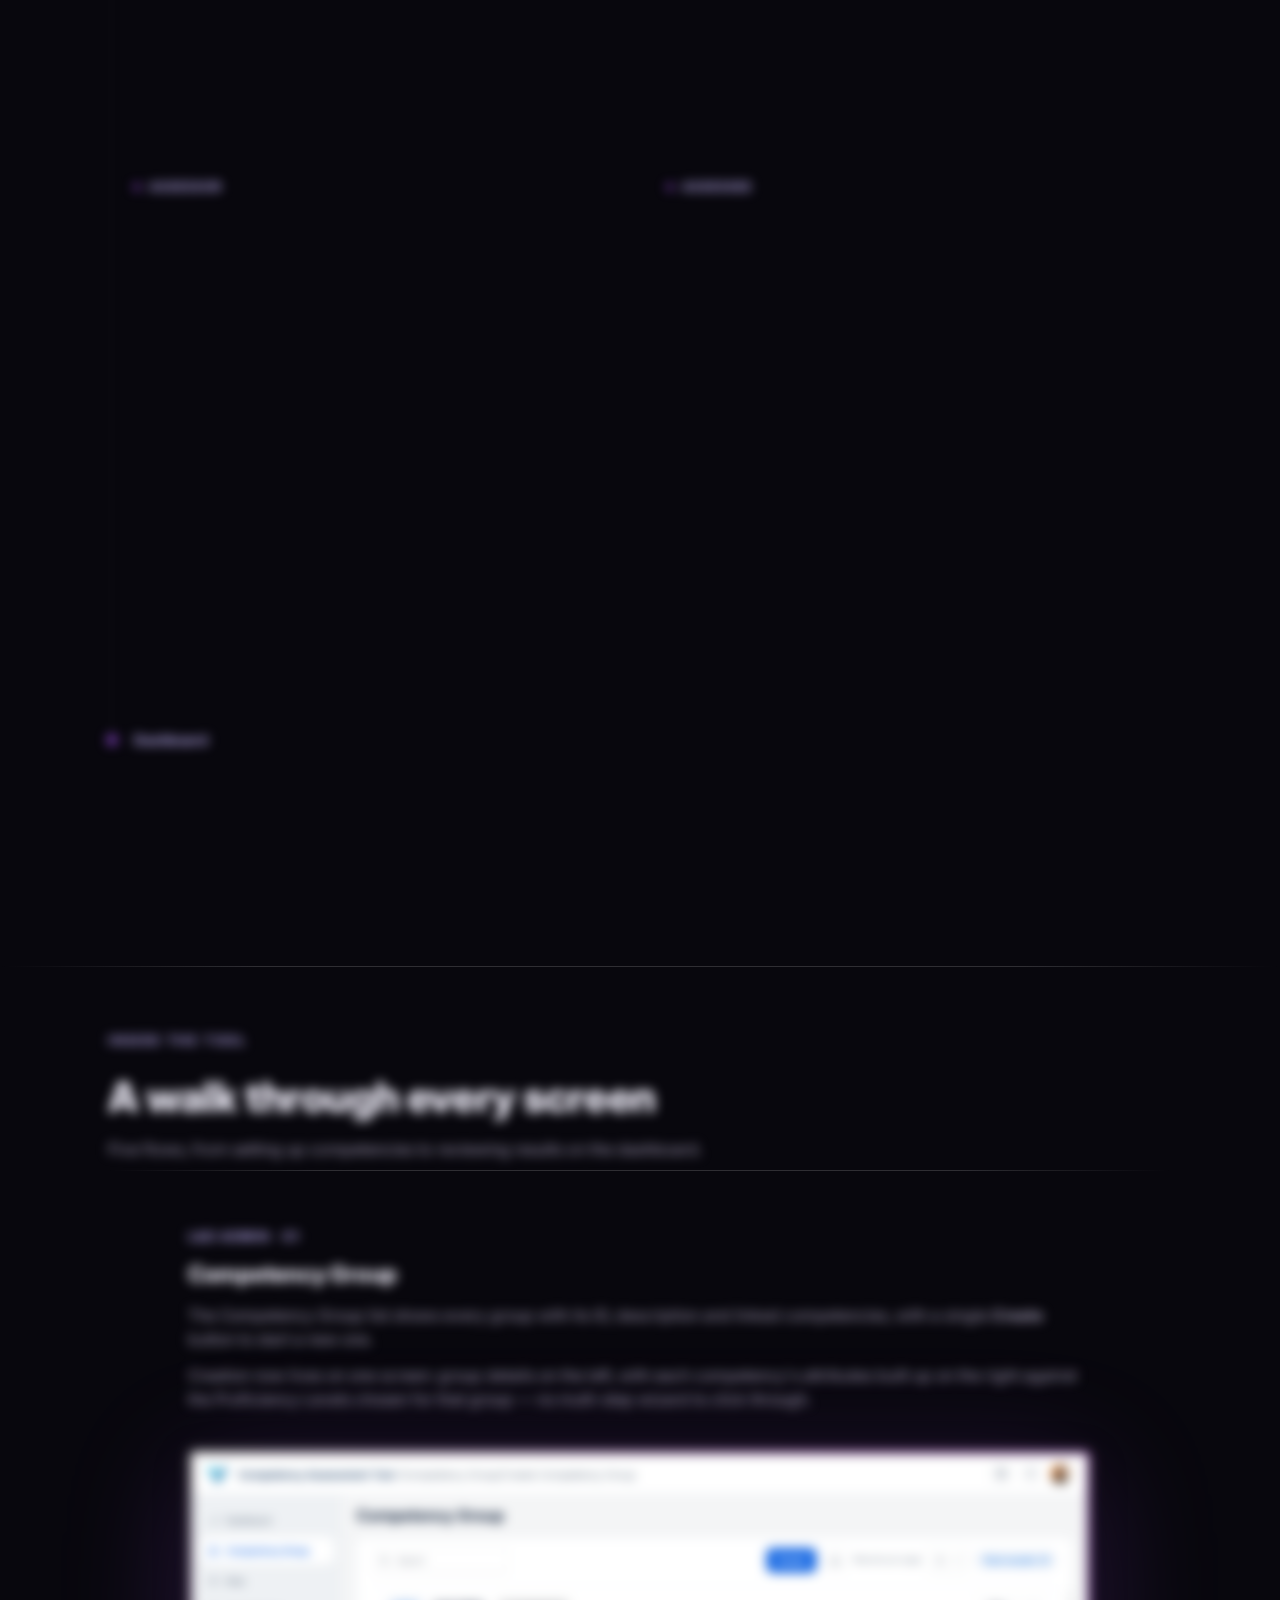
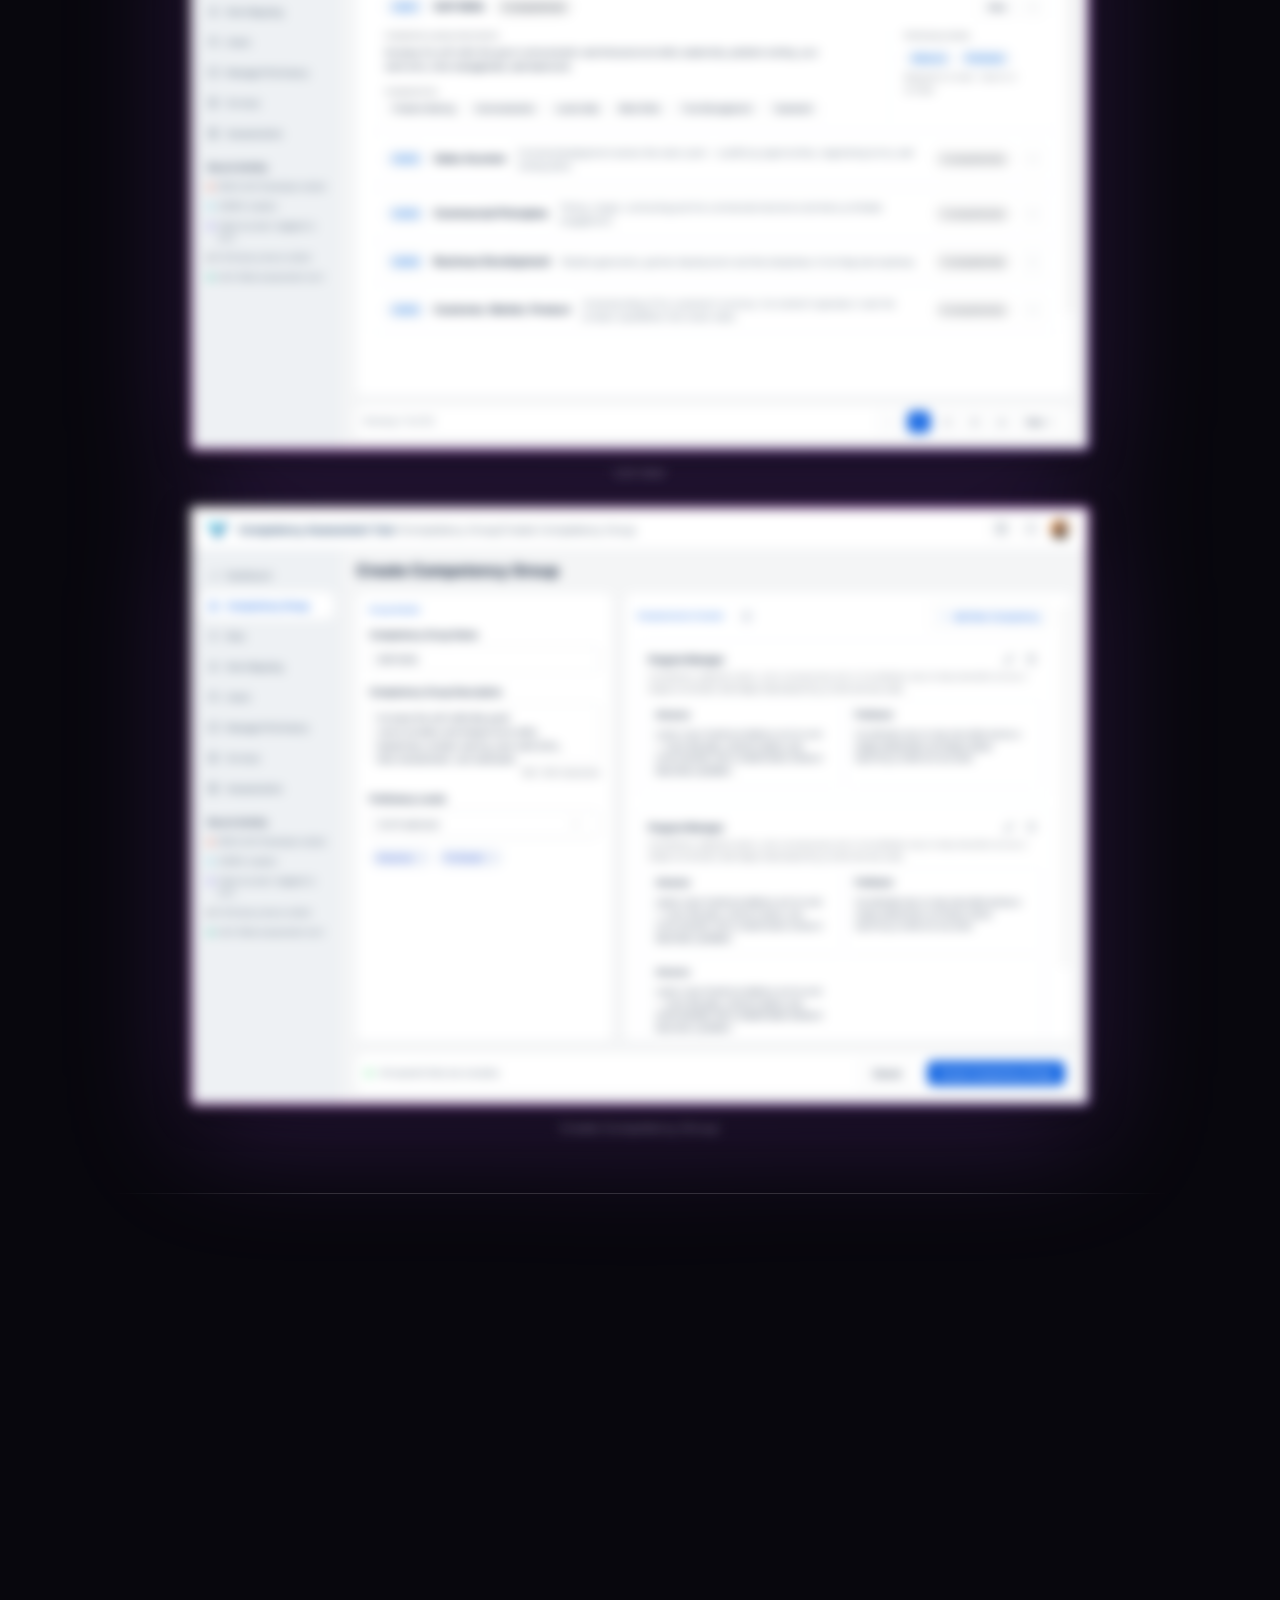
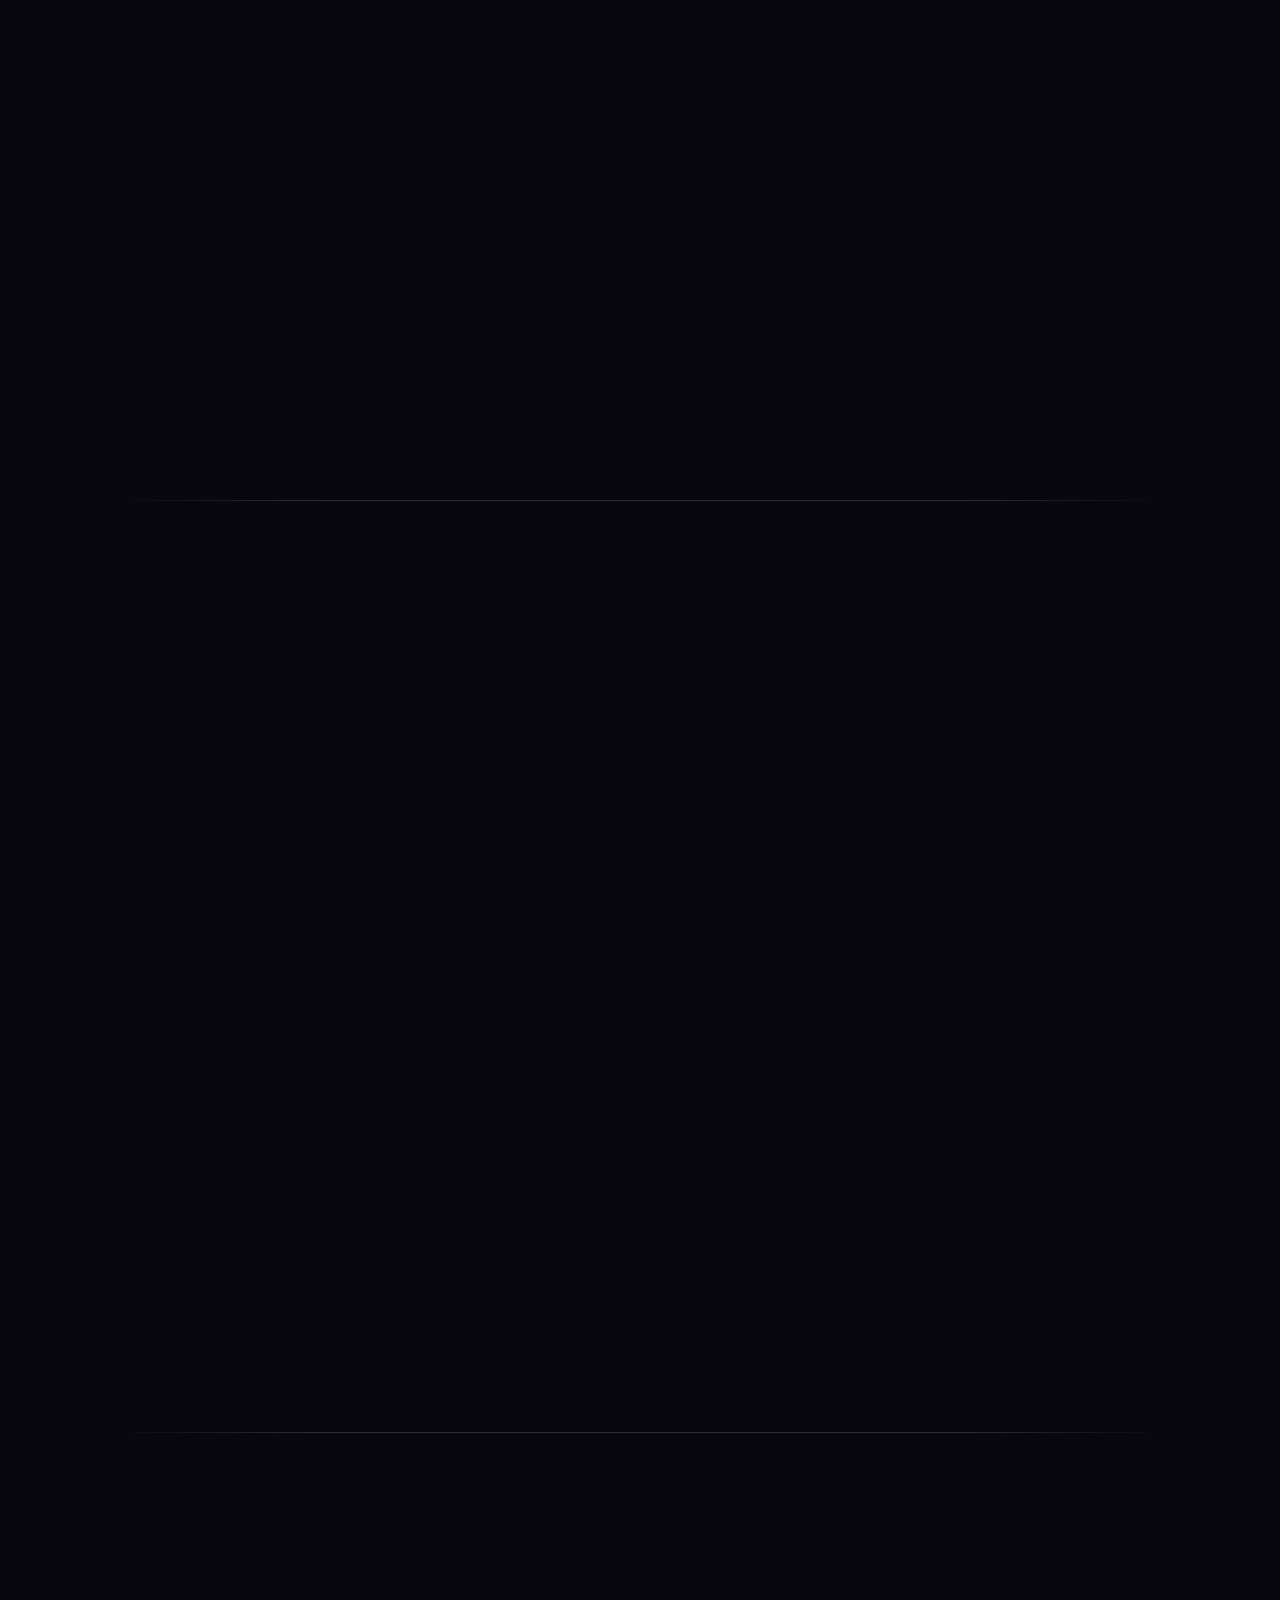
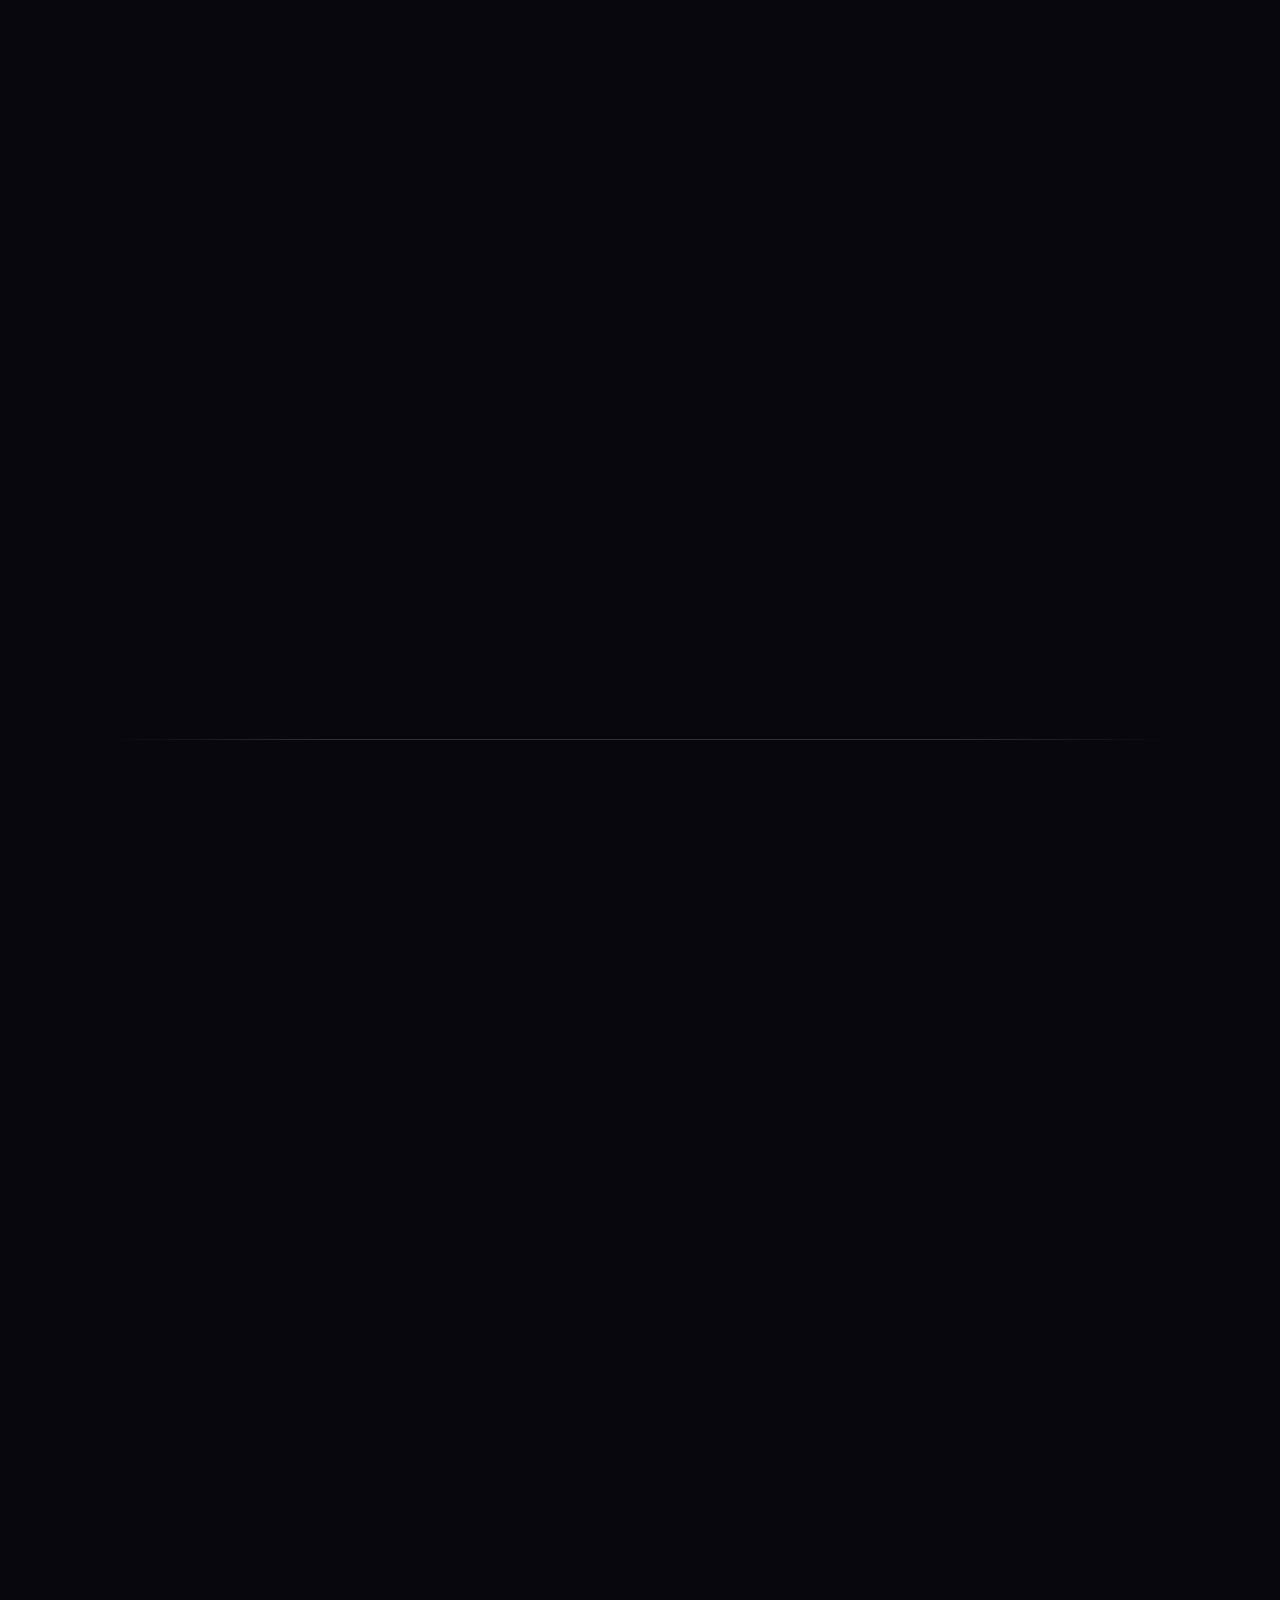
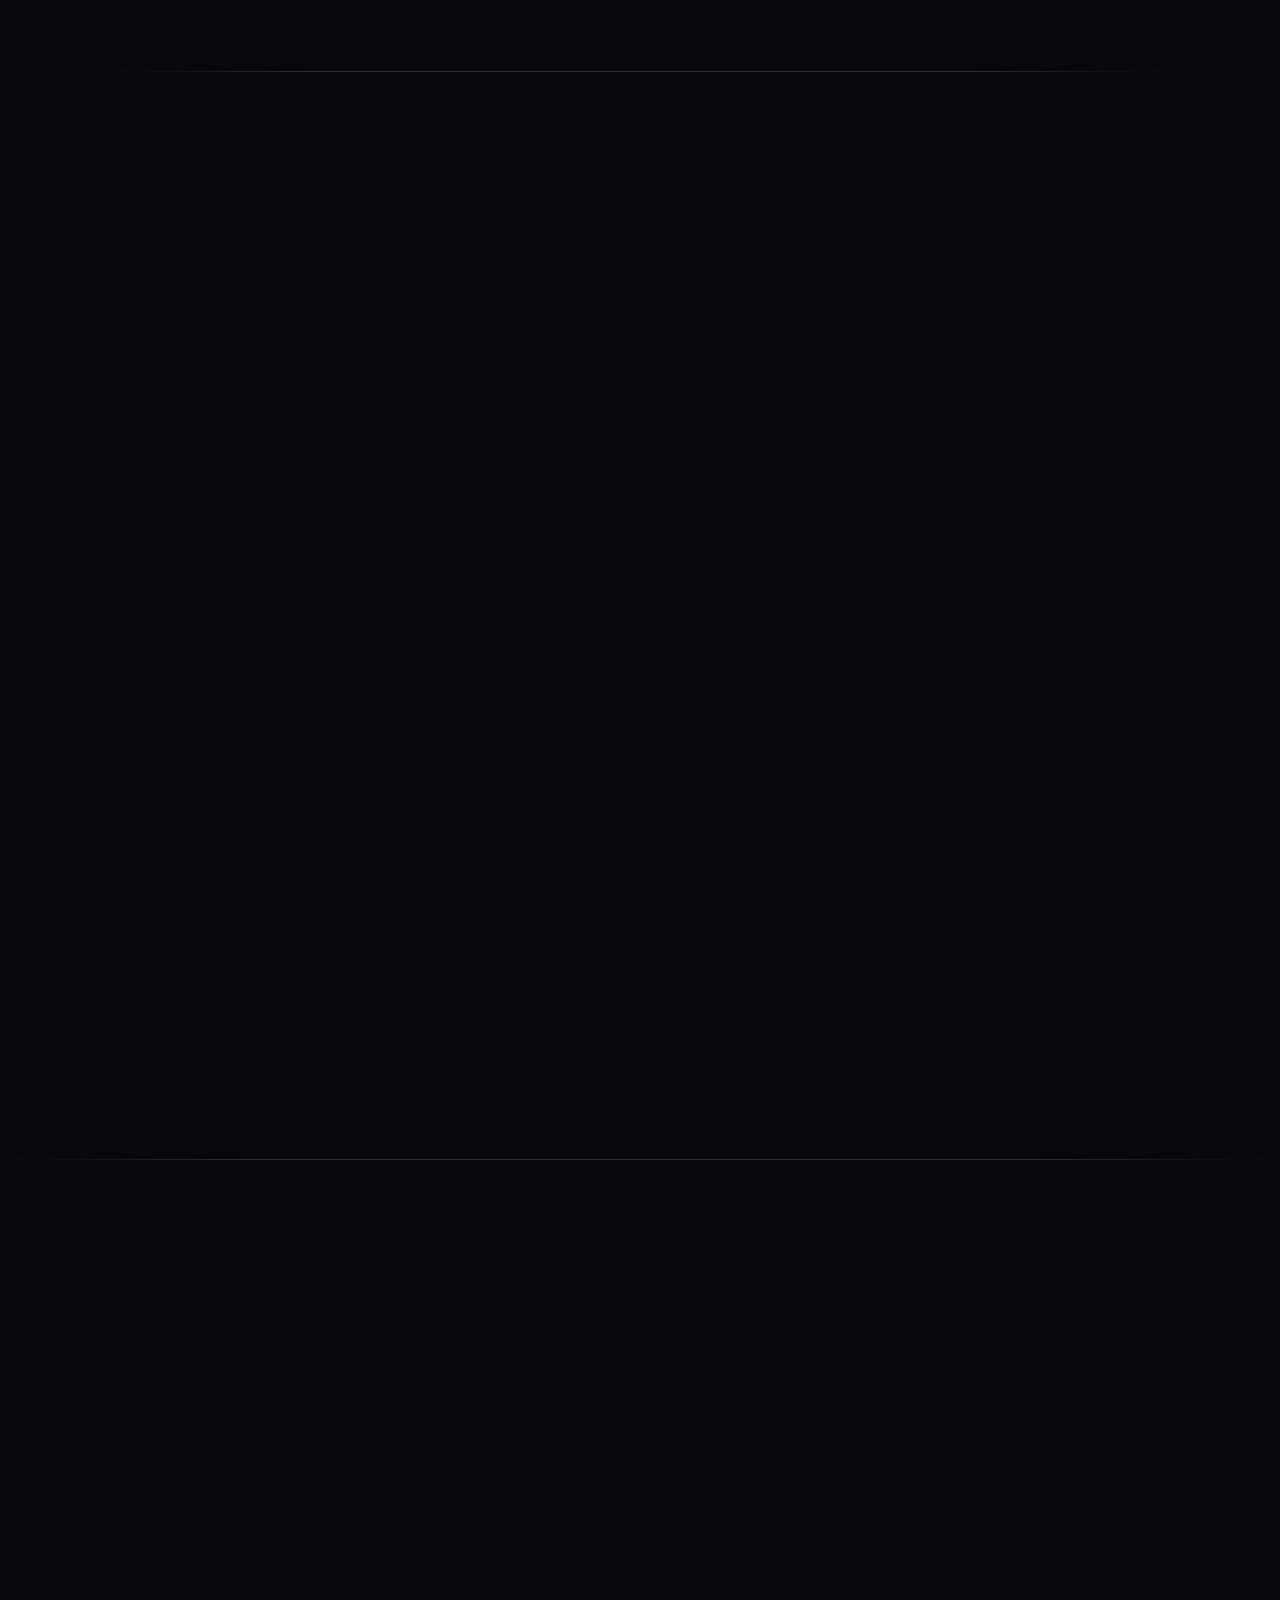
==== commit 05a3f5ee: "Update email, swap eQ image/link, and polish SBI illustration Replace rwbhure07@gmail.com with rahul" ====
--- a/case-study-cat.html
+++ b/case-study-cat.html
@@ -749,7 +749,7 @@
         <h2 class="contact-title">Let's build something great.</h2>
         <p class="contact-sub">Have a project in mind, or just want to say hi? My inbox is always open.</p>
         <div class="hero-cta contact-cta">
-          <a href="mailto:rwbhure07@gmail.com" class="btn btn-glow">
+          <a href="mailto:rahul.bhure@outlook.com" class="btn btn-glow">
             Email Me
             <svg width="16" height="16" viewBox="0 0 24 24" fill="none" stroke="currentColor" stroke-width="2.4" stroke-linecap="round" stroke-linejoin="round"><line x1="5" y1="12" x2="19" y2="12"></line><polyline points="12 5 19 12 12 19"></polyline></svg>
           </a>
@@ -771,7 +771,7 @@
     <div class="footer-links">
       <a href="https://rahulbhure.framer.website/CAT" target="_blank" rel="noopener noreferrer">Original Case Study</a>
       <a href="https://www.linkedin.com/in/rahul-bhure-147a86206" target="_blank" rel="noopener noreferrer">LinkedIn</a>
-      <a href="mailto:rwbhure07@gmail.com">Email</a>
+      <a href="mailto:rahul.bhure@outlook.com">Email</a>
     </div>
   </div>
 </footer>
--- a/assets/css/styles.css
+++ b/assets/css/styles.css
@@ -531,6 +531,9 @@
   justify-content: center;
   perspective: 3638px;
   cursor: grab;
+  /* Let the browser handle vertical page scroll natively; our own touch
+     handlers only care about horizontal movement for the drag-rotate. */
+  touch-action: pan-y;
 }
 .gallery-3d-stage.is-dragging { cursor: grabbing; }
 .gallery-3d-ring {
@@ -570,27 +573,14 @@
   pointer-events: none;
   -webkit-user-drag: none;
 }
+/* The 3D fan now runs at every width — script.js scales the ring down
+   (and reduces perspective to match) on narrow viewports so it fits
+   comfortably, and drag-to-rotate works via touch as well as mouse. */
 @media (max-width: 860px) {
-  .gallery-3d-stage { display: none; }
-  .gallery-mobile-row {
-    display: flex;
-    gap: 14px;
-    overflow-x: auto;
-    padding: 8px 24px 8px;
-    scroll-snap-type: x mandatory;
-    margin-top: 32px;
-  }
-  .gallery-mobile-row .gallery-card {
-    position: relative;
-    inset: auto;
-    flex: 0 0 260px;
-    height: 176px;
-    scroll-snap-align: center;
-    transform: none;
-  }
-}
-@media (min-width: 861px) {
-  .gallery-mobile-row { display: none; }
+  .gallery-3d-stage { height: 340px; perspective: 1900px; margin-top: 40px; }
+}
+@media (max-width: 480px) {
+  .gallery-3d-stage { height: 280px; perspective: 1500px; }
 }
 
 /* ---------- Sections (generic) ---------- */
@@ -634,6 +624,15 @@
   overflow: hidden;
   transition: border-color .35s var(--ease), transform .35s var(--ease);
 }
+/* CAT card gets a wider visual column on desktop only — the mobile
+   breakpoint below (.featured-card { grid-template-columns: 1fr }) still
+   applies since it shares equal specificity and comes later in the
+   cascade, so this never fights the mobile single-column stack. Using an
+   inline style here previously broke mobile entirely: inline styles can't
+   be overridden by a stylesheet media query, so the fixed 0.65fr/1.35fr
+   split stayed active on narrow screens, and the text column's min-content
+   width forced the image column to 0. */
+.featured-card--cat { grid-template-columns: 0.65fr 1.35fr; }
 .featured-card::before {
   content: "";
   position: absolute;
@@ -1133,6 +1132,37 @@
 .term-card h3 { font-size: 1.05rem; font-weight: 700; margin-bottom: 8px; }
 .term-card p { font-size: 0.9rem; color: var(--text-muted); }
 
+/* Solution goals: a two-column staggered list (colored accent bar + colored
+   icon badge per goal), matching the layout and per-goal colors used for
+   this same "design goals" section on the old portfolio site. CSS multi-
+   column naturally reproduces that staggered flow (3 items down the first
+   column, 2 down the second) without a manual grid split. */
+.solution-goals { margin-top: 32px; column-count: 2; column-gap: 48px; }
+.solution-goal {
+  break-inside: avoid;
+  margin-bottom: 32px;
+  padding-left: 18px;
+  border-left: 3px solid var(--accent, var(--purple-2));
+}
+.solution-goal-head { display: flex; align-items: center; gap: 12px; margin-bottom: 10px; }
+.solution-goal-head h3 { font-size: 1.08rem; font-weight: 800; letter-spacing: -0.005em; }
+.solution-goal-icon {
+  width: 32px; height: 32px; flex-shrink: 0;
+  border-radius: 50%;
+  background: var(--accent, var(--purple-2));
+  display: flex; align-items: center; justify-content: center;
+  color: #fff;
+}
+.solution-goal p { font-size: 0.94rem; color: var(--text-muted); line-height: 1.6; }
+.solution-goal--teal { --accent: #25C9A2; }
+.solution-goal--coral { --accent: #FD8369; }
+.solution-goal--red { --accent: #ED4C45; }
+.solution-goal--blue { --accent: #1680D6; }
+.solution-goal--cyan { --accent: #26CCE3; }
+@media (max-width: 700px) {
+  .solution-goals { column-count: 1; }
+}
+
 /* persona / role cards */
 .persona-grid { margin-top: 28px; display: grid; grid-template-columns: repeat(3, 1fr); gap: 18px; }
 .persona-card { padding: 28px; border-radius: var(--radius-md); background: rgba(255,255,255,0.03); border: 1px solid var(--border); }
@@ -1201,6 +1231,9 @@
 .sticky-group-label { font-size: 0.82rem; font-weight: 700; color: var(--text-faint); margin-bottom: 14px; line-height: 1.35; }
 .sticky-notes { display: grid; grid-template-columns: repeat(2, 1fr); gap: 12px; }
 .sticky-note {
+  display: flex;
+  align-items: center;
+  min-height: 96px;
   font-size: 0.6rem;
   line-height: 1.35;
   padding: 8px 9px;
@@ -1273,6 +1306,52 @@
 }
 
 .screen-frame-wrap { filter: drop-shadow(0 24px 60px rgba(168,85,247,0.22)); }
+
+/* Annotated screen: a single screenshot beside a vertical stack of short
+   callouts, each connected back to the image by a dashed arrow — matching
+   the old portfolio's per-feature annotation style instead of one long
+   paragraph. */
+.screen-annotated {
+  display: grid;
+  grid-template-columns: auto 1fr;
+  align-items: stretch;
+  gap: 32px;
+}
+.screen-annotated-frame { filter: drop-shadow(0 24px 60px rgba(168,85,247,0.22)); }
+.screen-annotated-frame img { width: 100%; max-width: 280px; display: block; border-radius: 16px; }
+.screen-annotated-list {
+  display: flex;
+  flex-direction: column;
+  justify-content: space-between;
+  gap: 22px;
+  padding: 6px 0;
+}
+.screen-annotated-item { display: flex; align-items: center; gap: 14px; }
+.screen-annotated-arrow {
+  position: relative;
+  flex-shrink: 0;
+  width: 44px;
+  height: 1px;
+  margin-right: 8px;
+  background-image: linear-gradient(to right, var(--text-faint) 55%, transparent 0%);
+  background-size: 6px 1px;
+  background-repeat: repeat-x;
+}
+.screen-annotated-arrow::after {
+  content: "";
+  position: absolute;
+  right: -1px; top: 50%;
+  width: 7px; height: 7px;
+  border-top: 1px solid var(--text-faint);
+  border-right: 1px solid var(--text-faint);
+  transform: translateY(-50%) rotate(45deg);
+}
+.screen-annotated-item p { margin: 0; color: var(--text-muted); font-size: 0.92rem; line-height: 1.55; }
+@media (max-width: 860px) {
+  .screen-annotated { grid-template-columns: 1fr; }
+  .screen-annotated-frame { justify-self: center; }
+  .screen-annotated-arrow { display: none; }
+}
 .screen-frame {
   border-radius: var(--radius-md);
   background: #17141f;
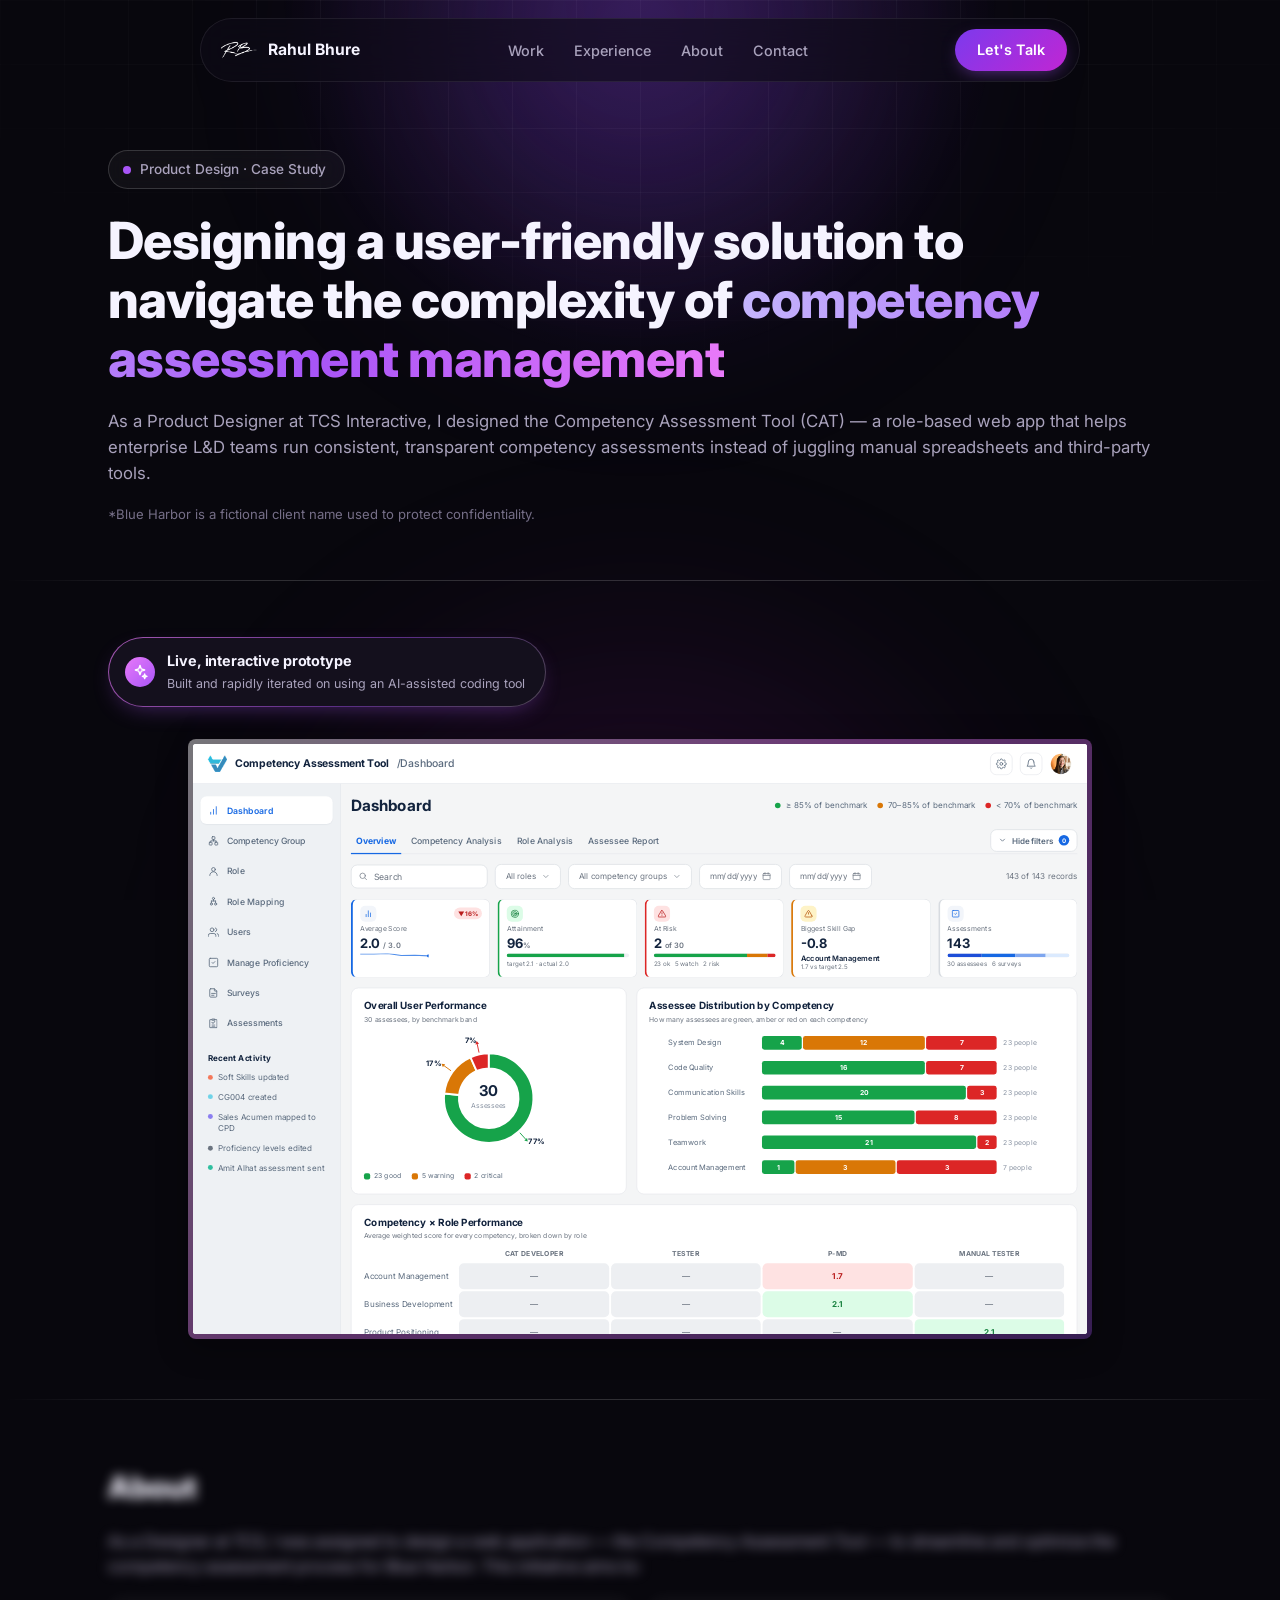
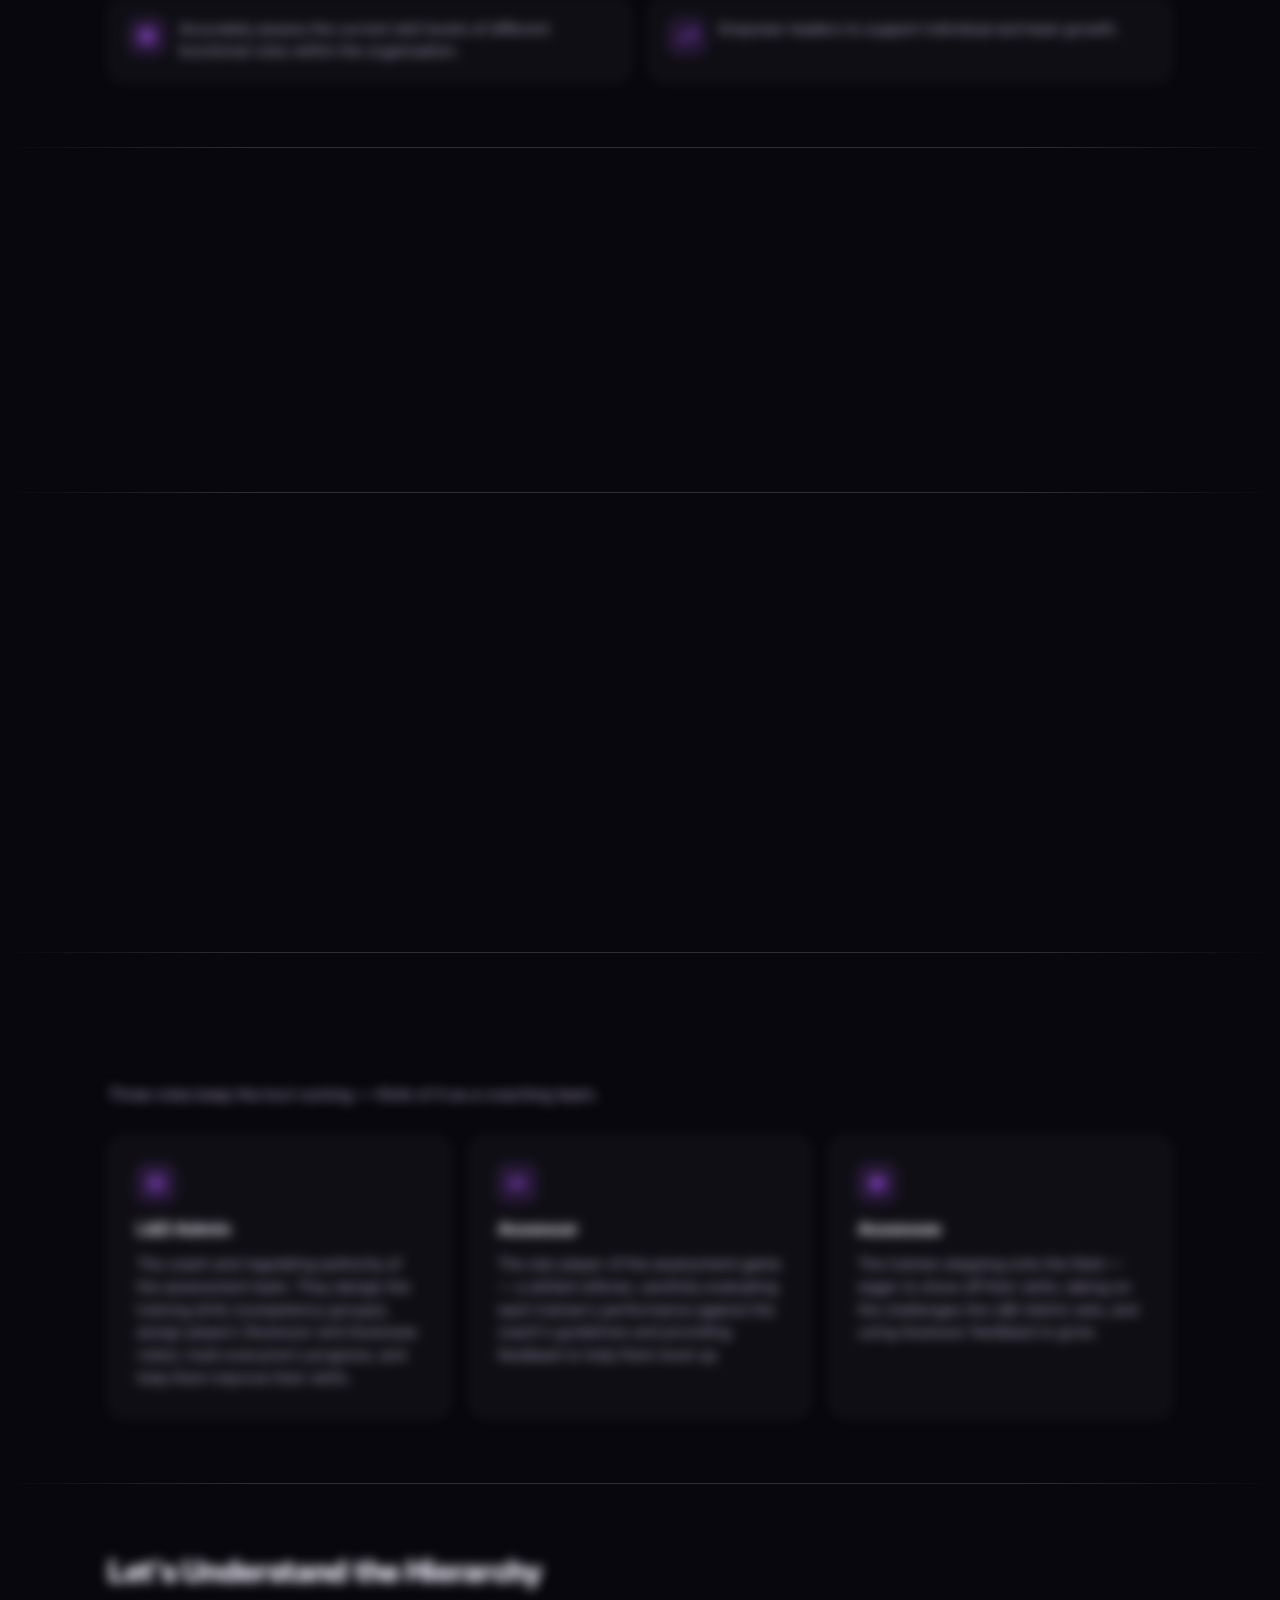
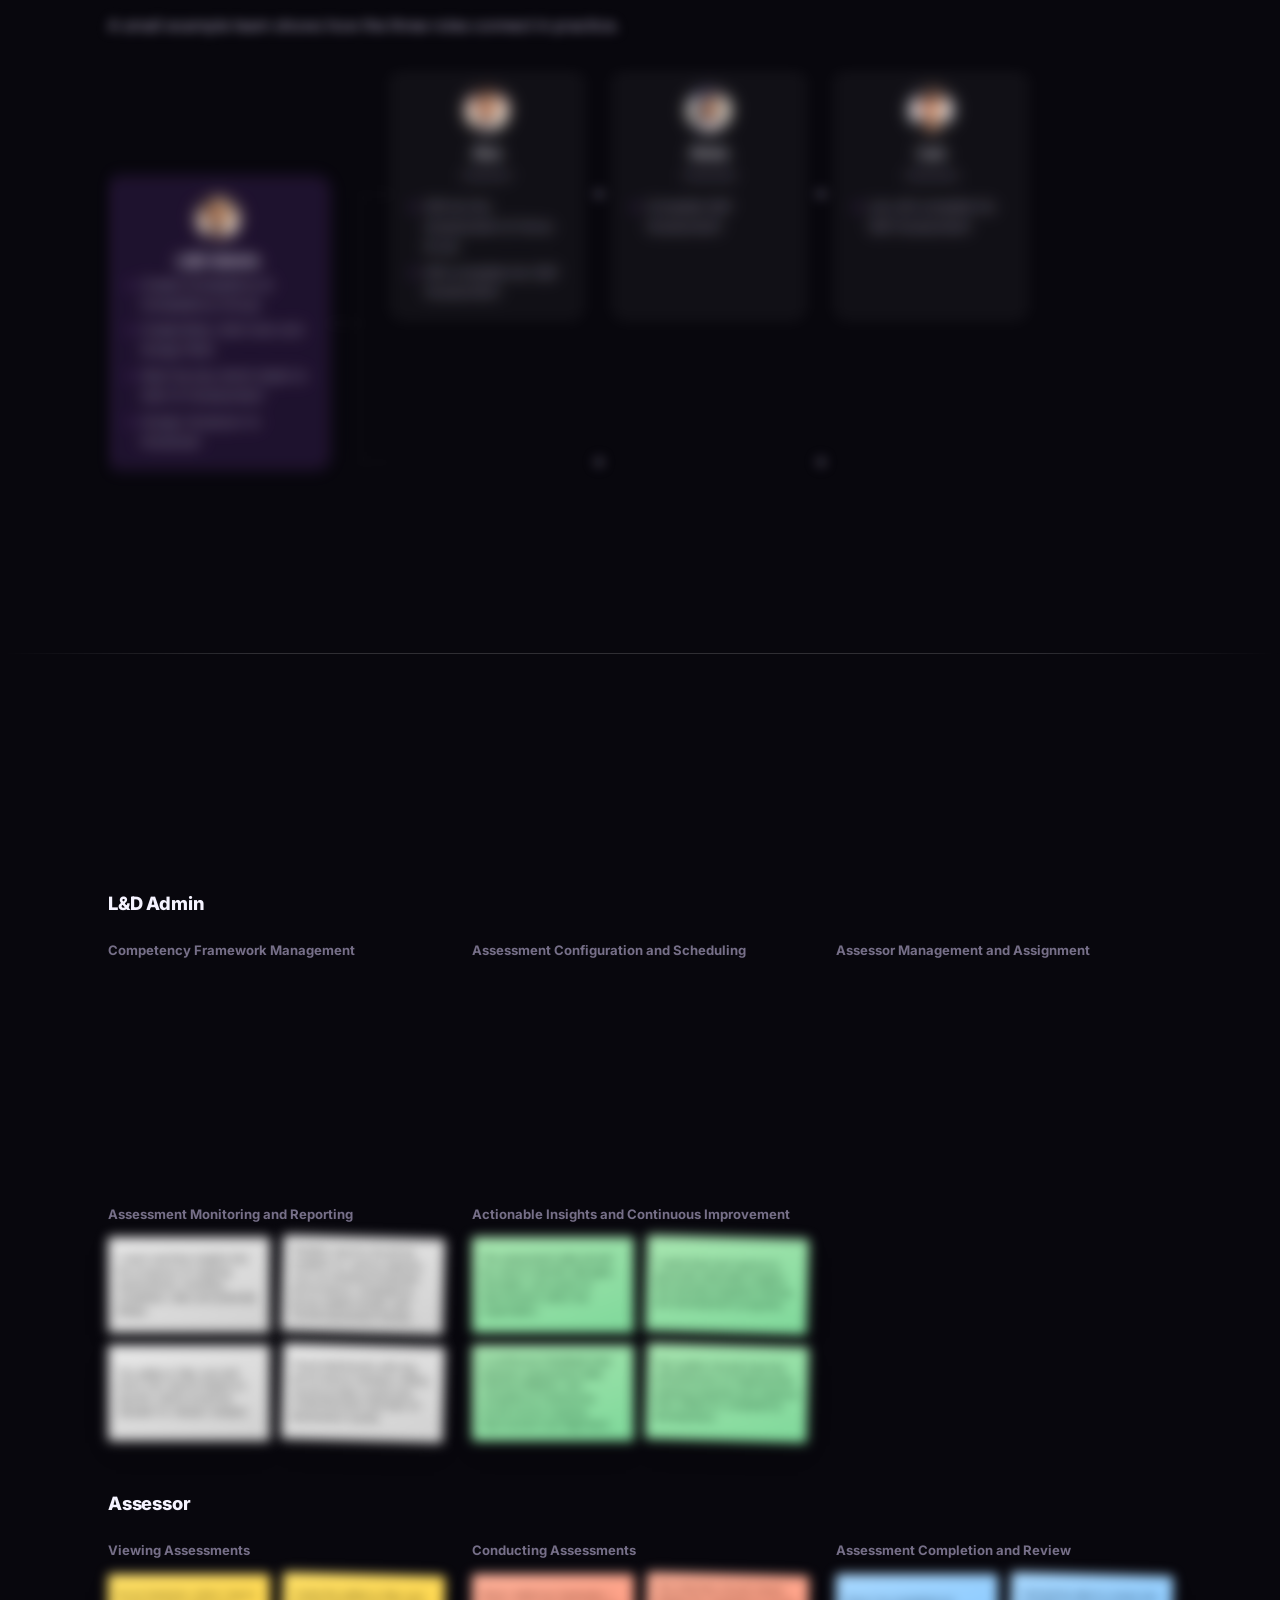
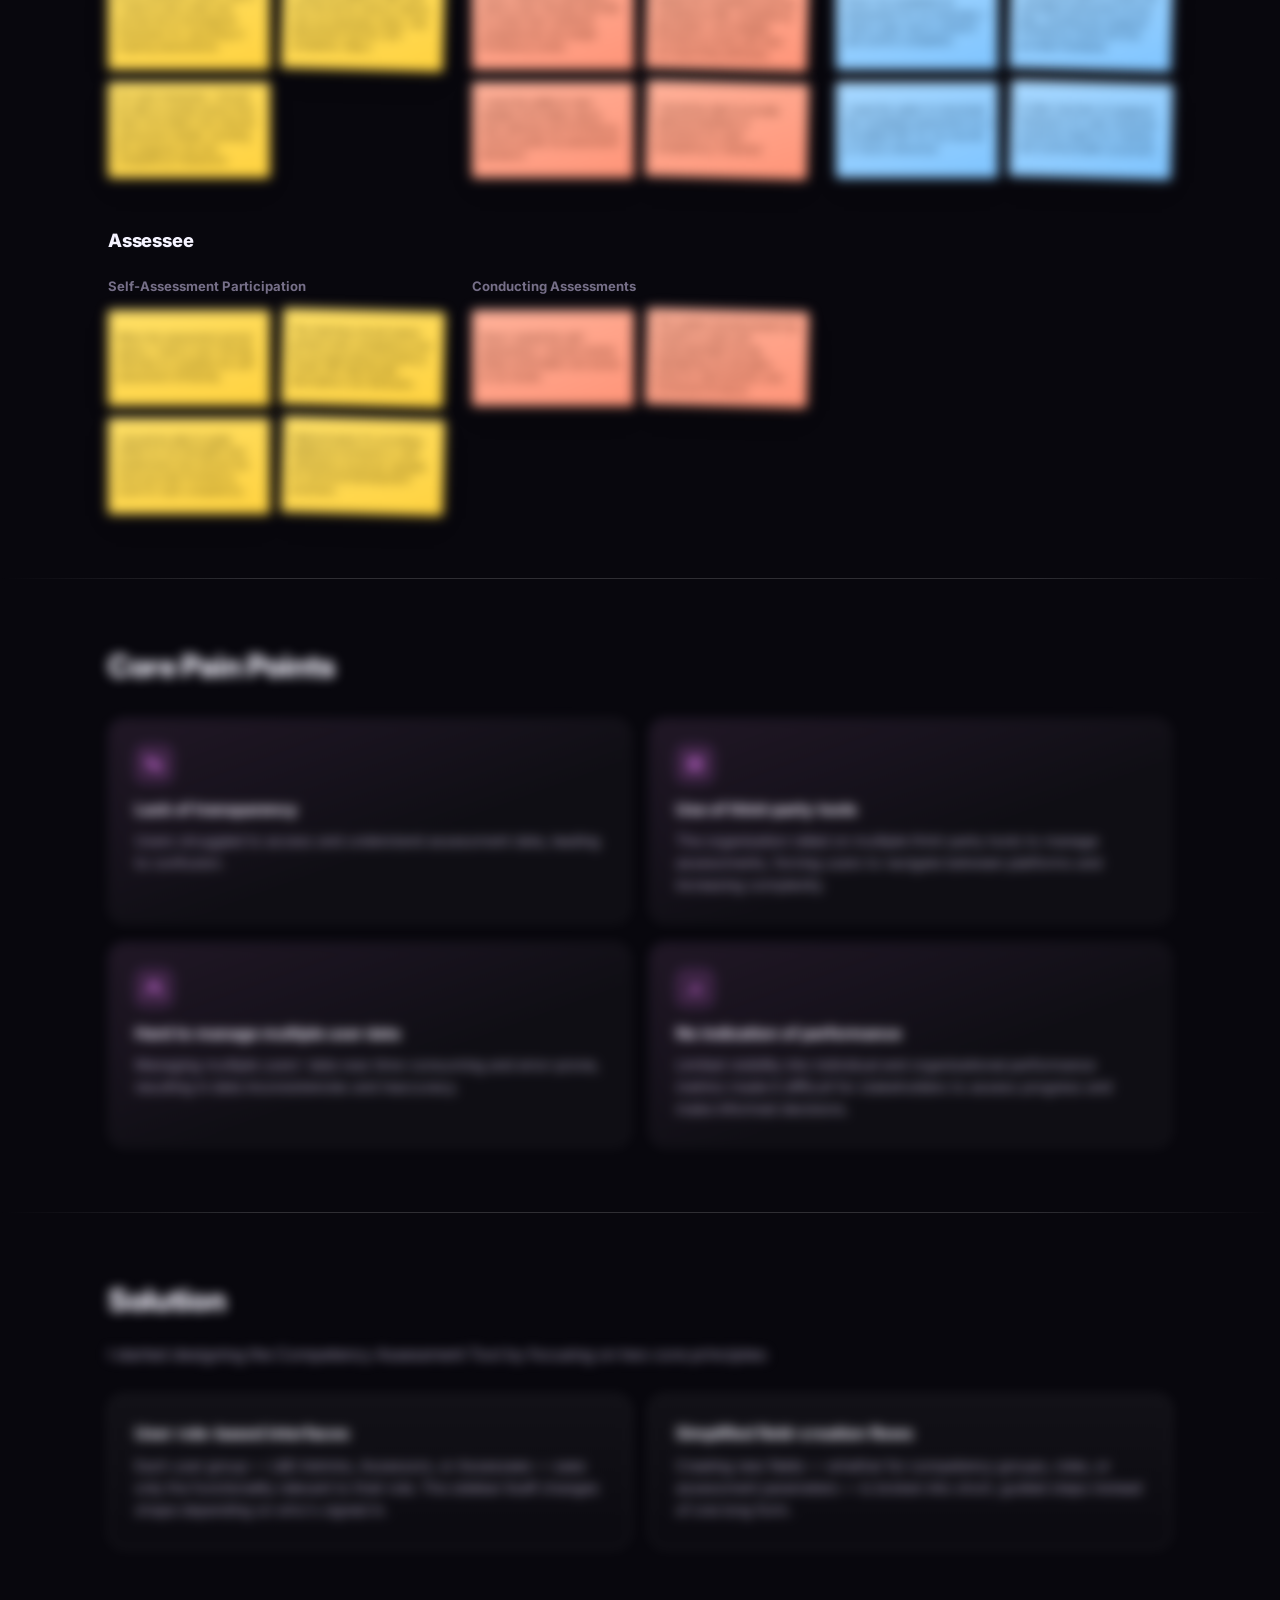
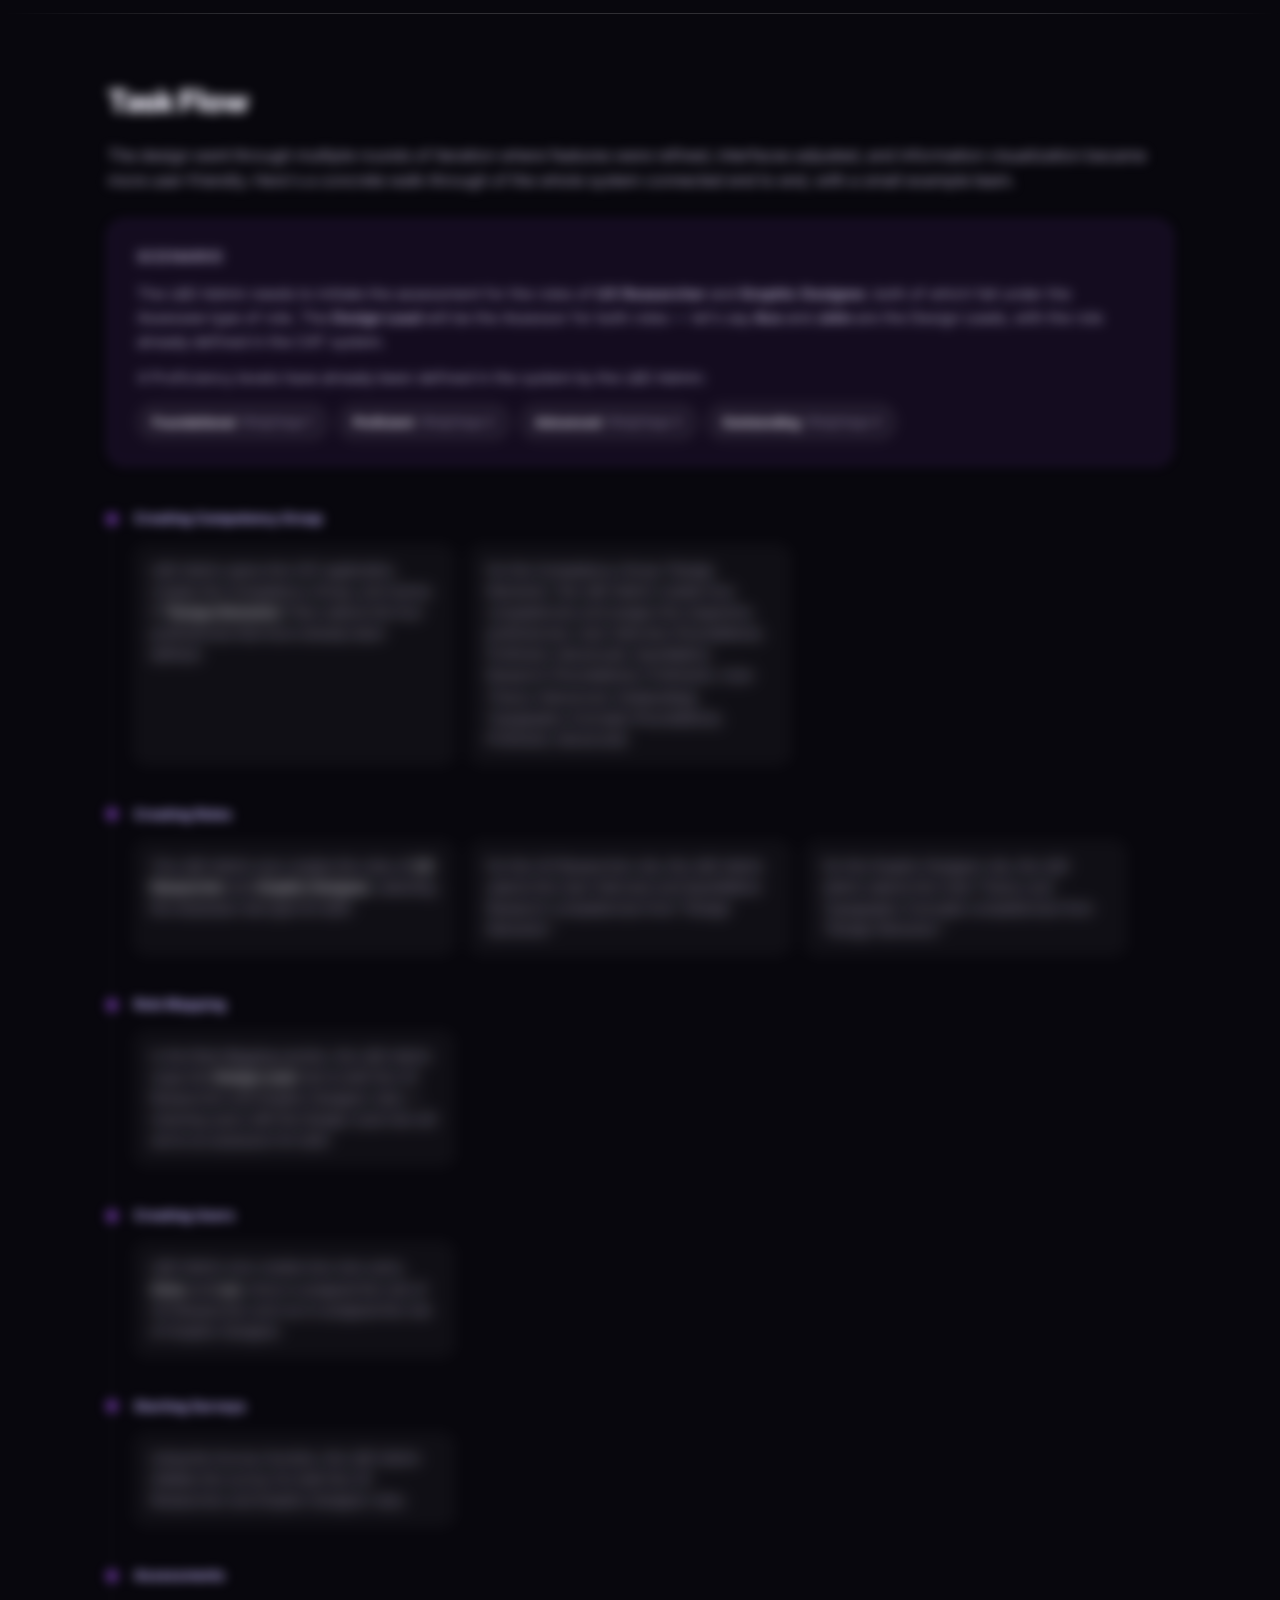
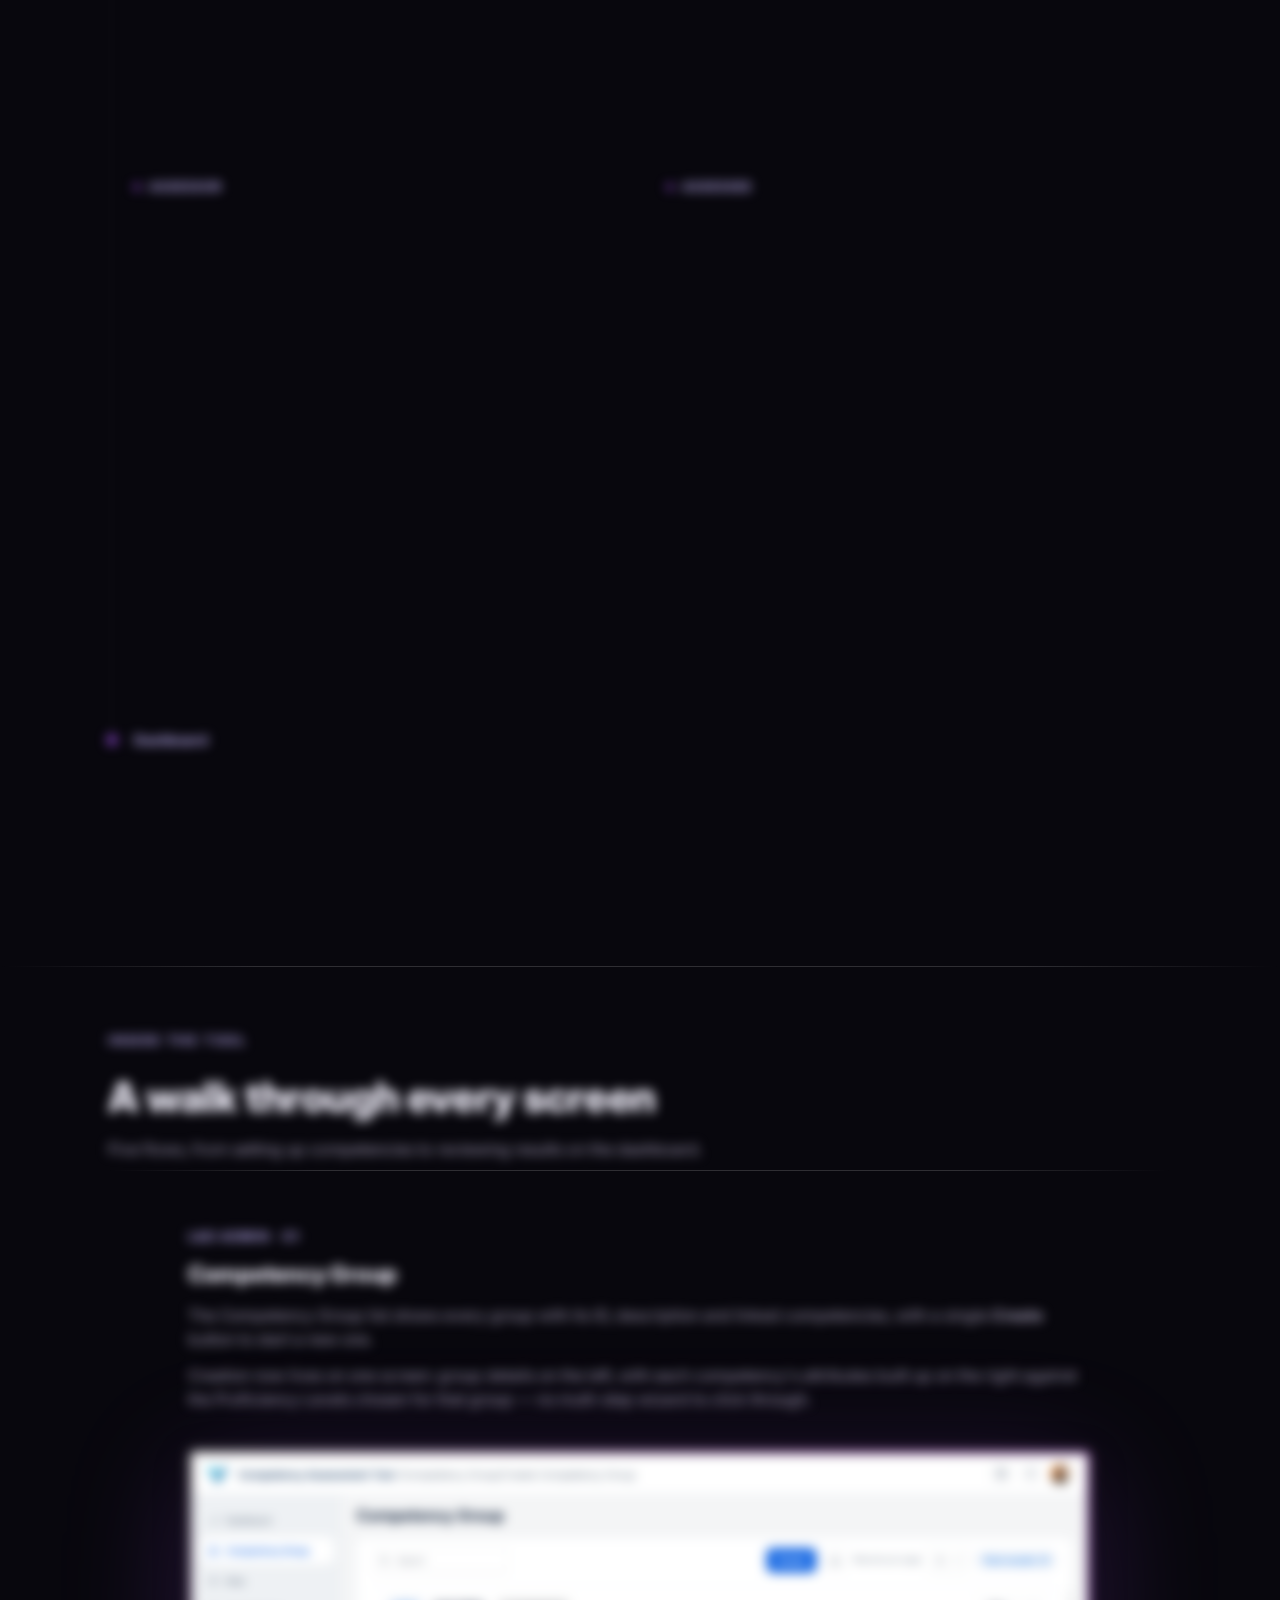
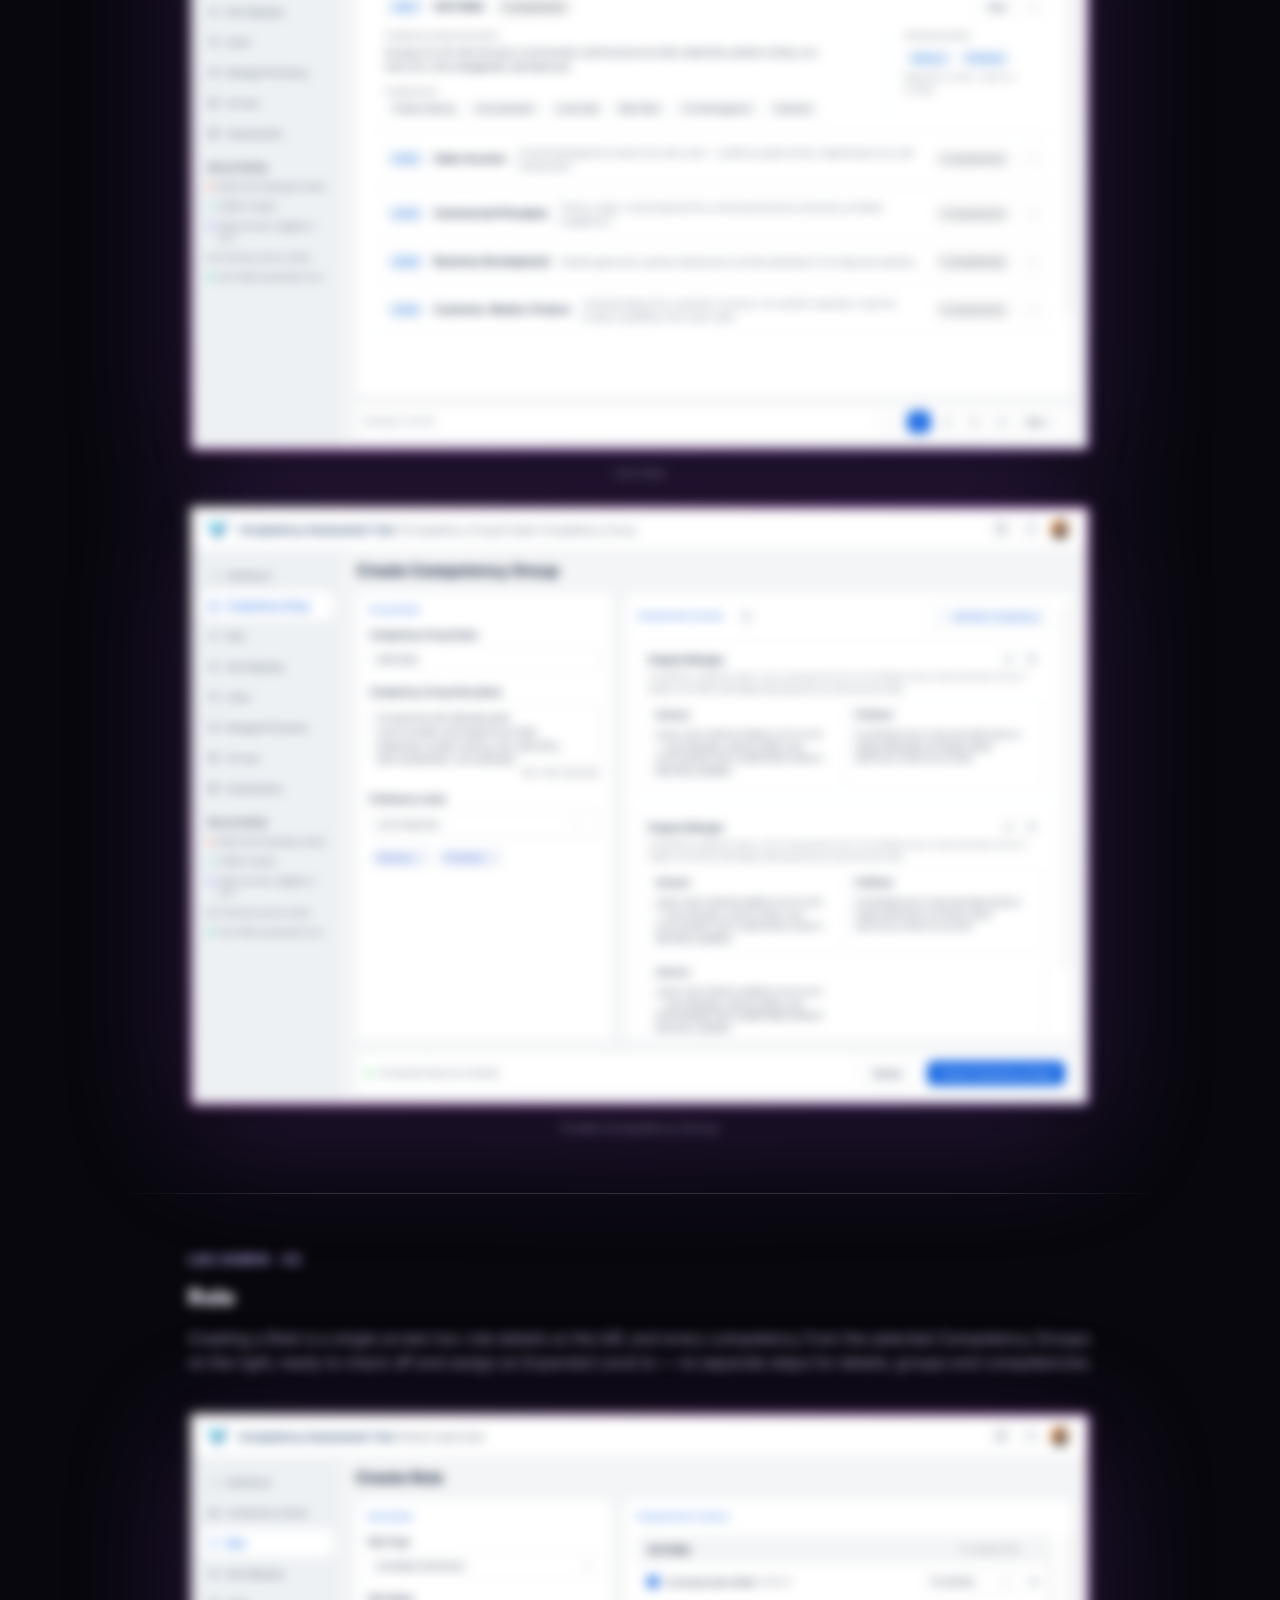
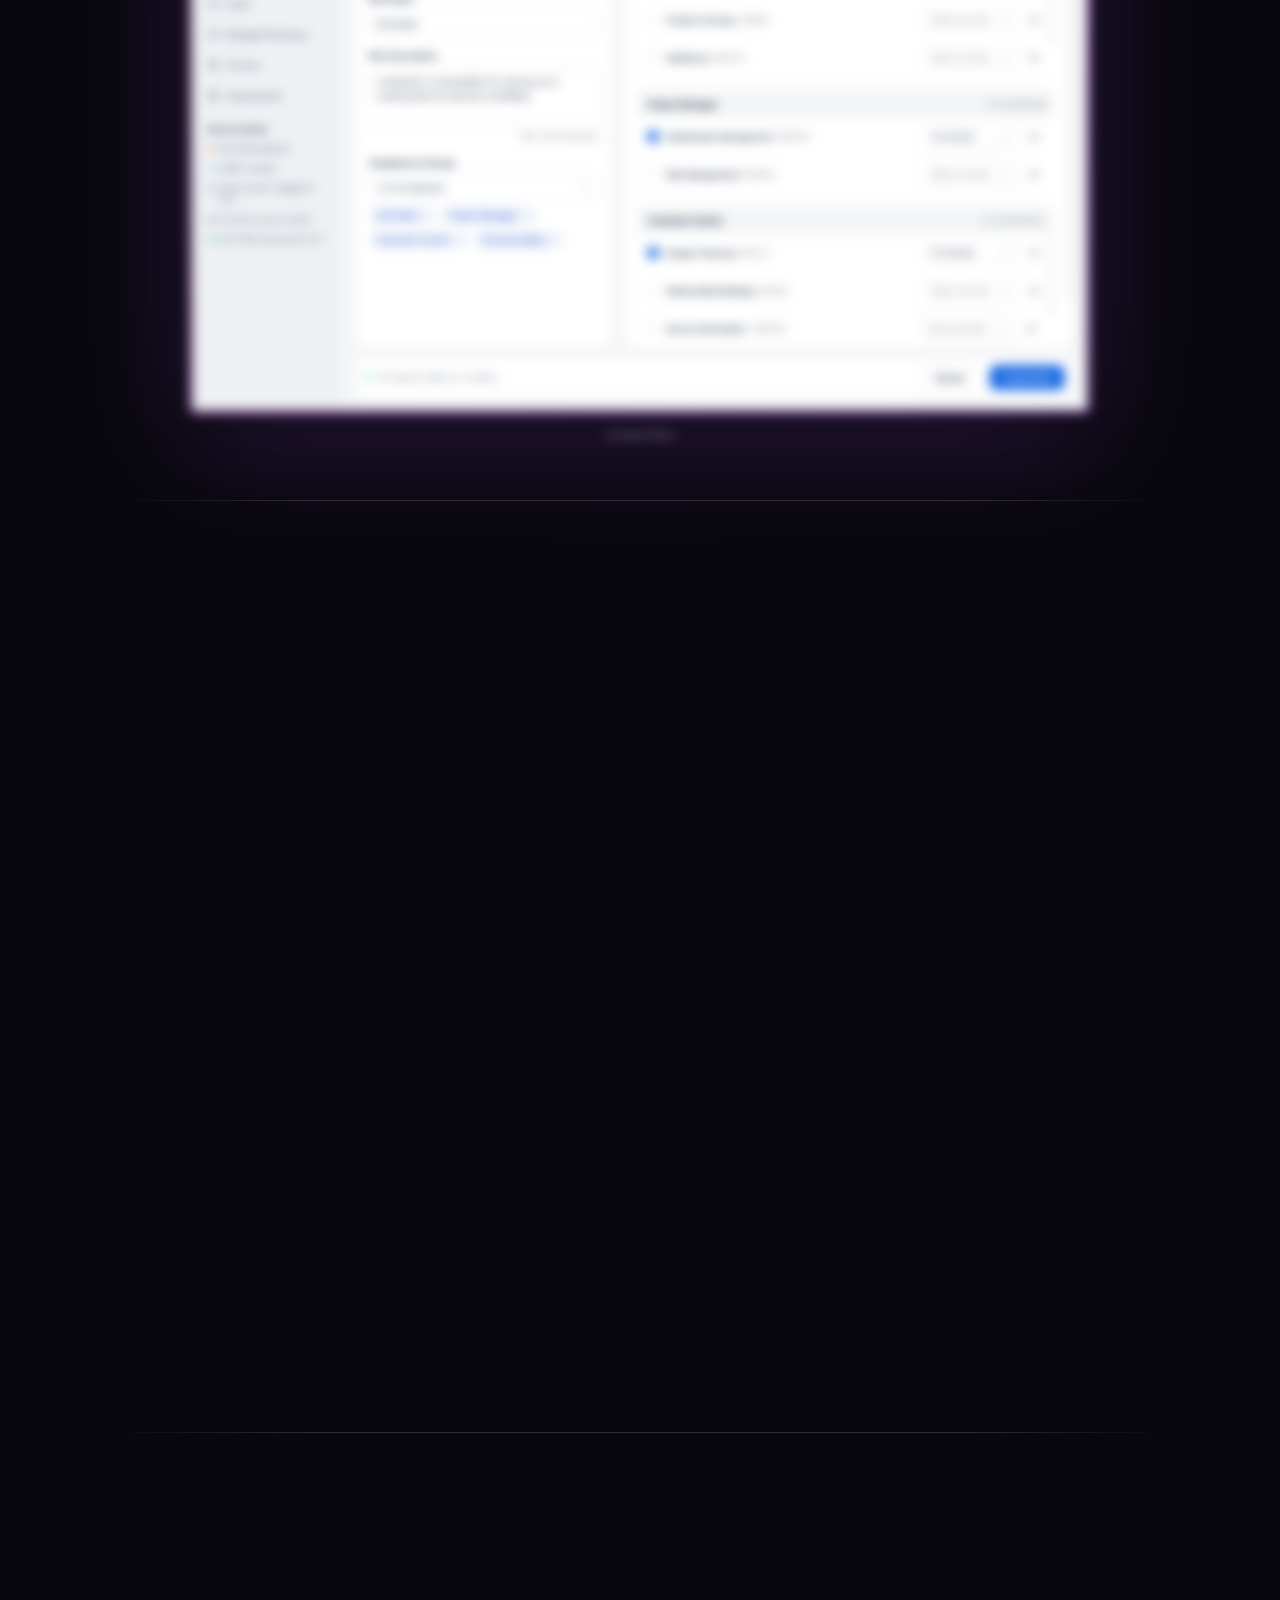
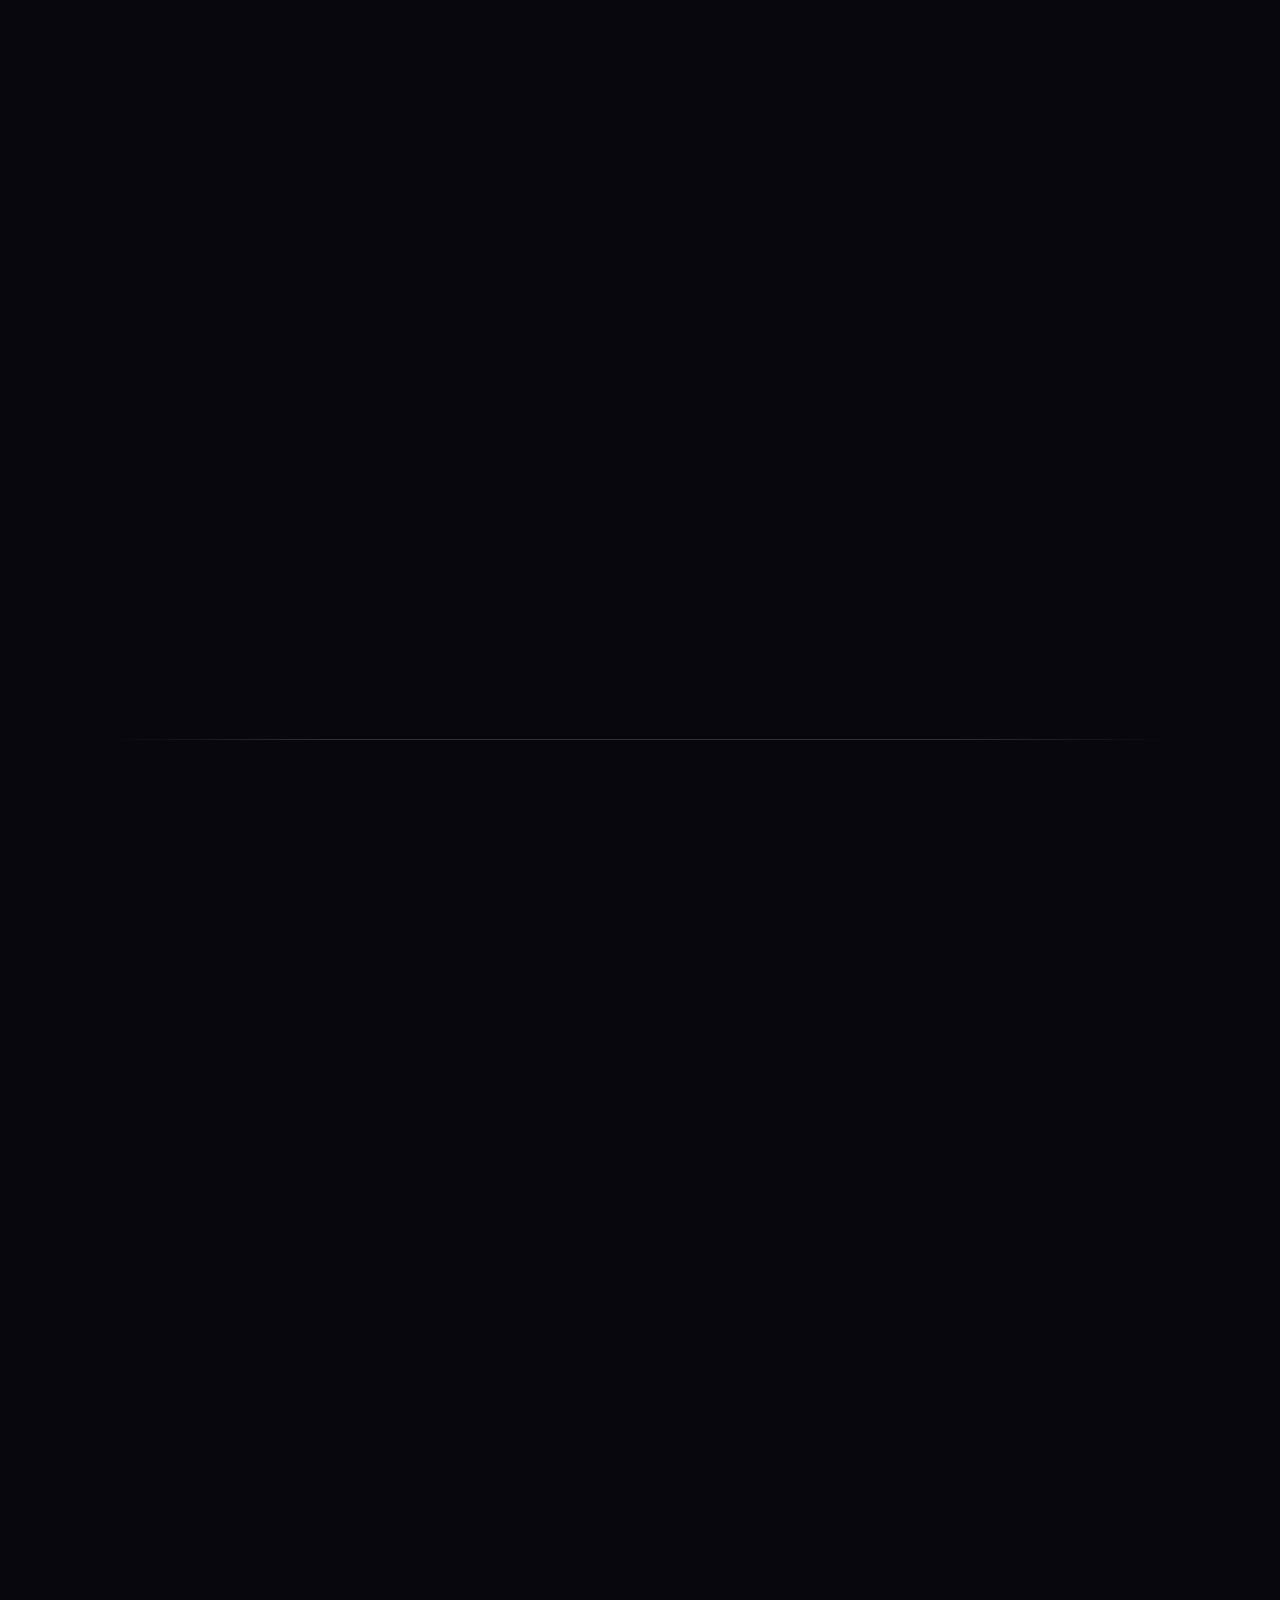
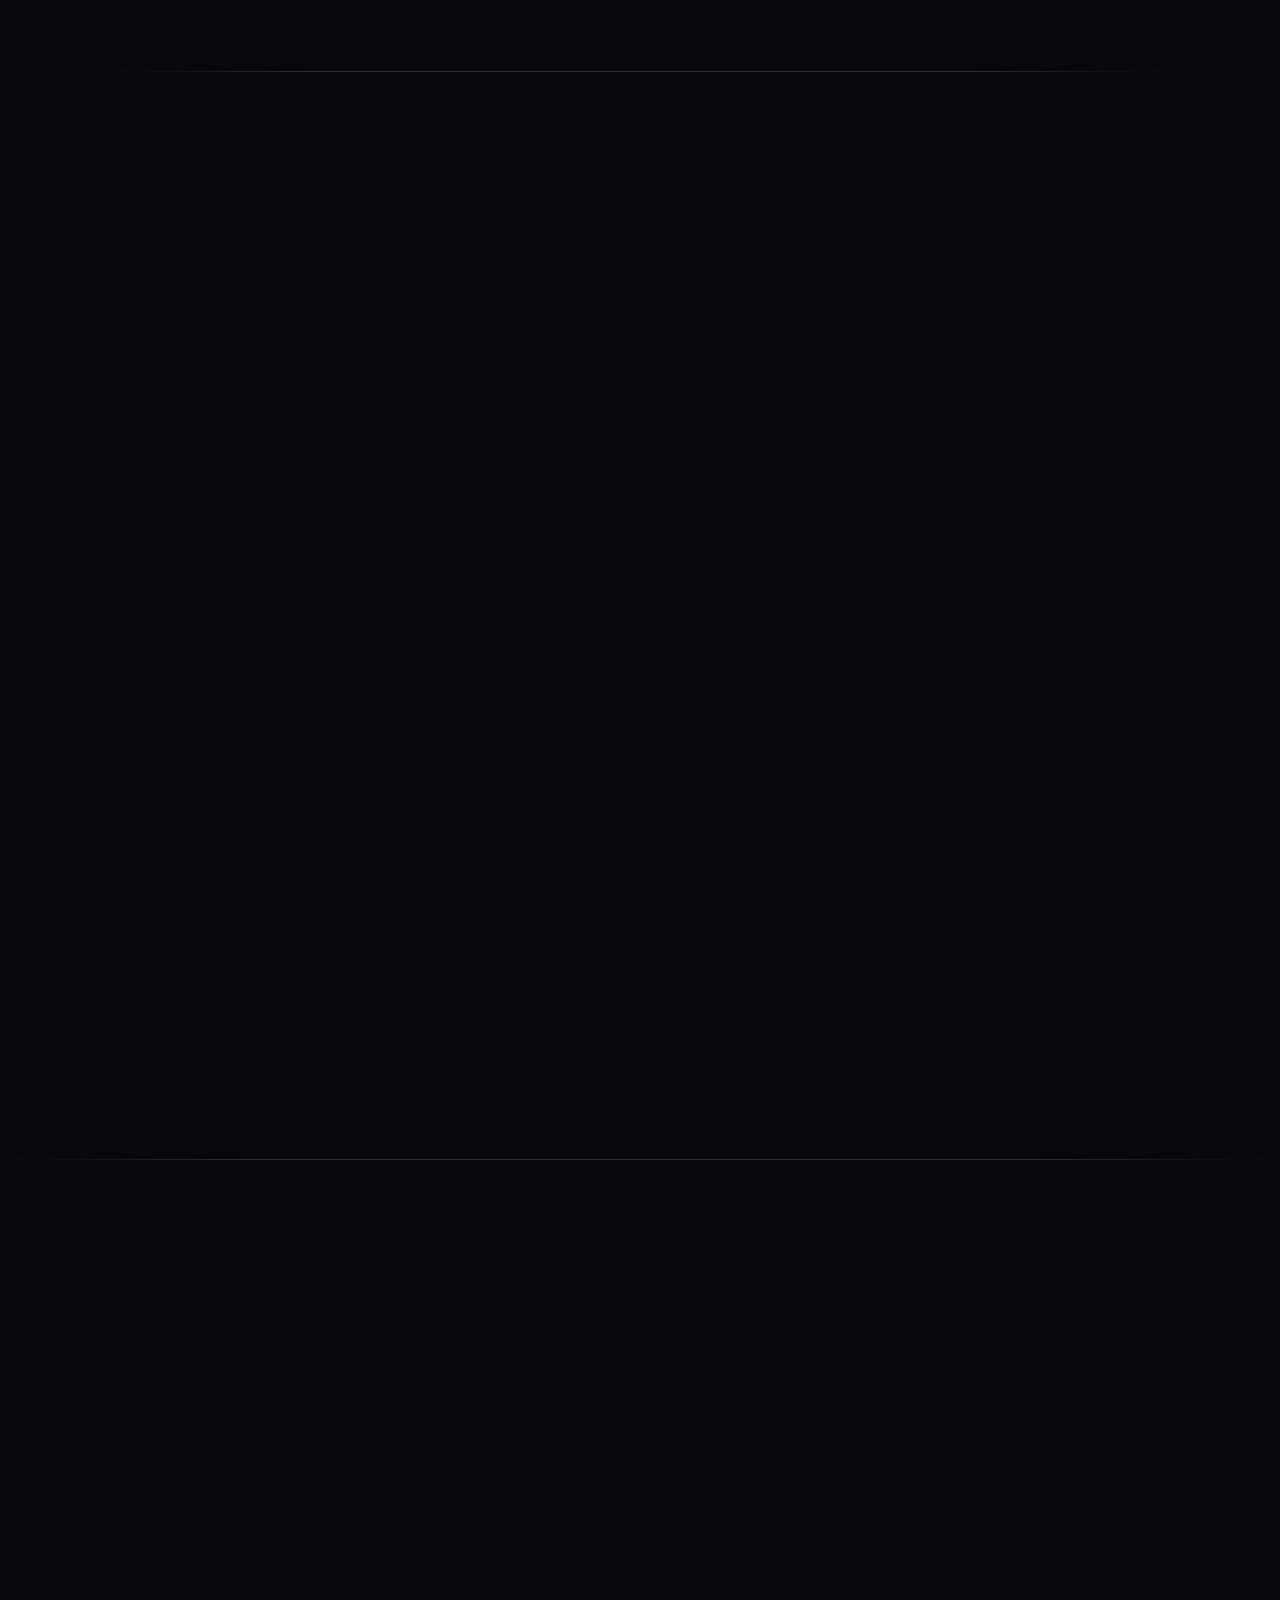
==== commit 9c1e36fb: "Refine EPA/CAT case study layout and Home Screen annotations - Center wireframe+text as a unit in si" ====
--- a/case-study-cat.html
+++ b/case-study-cat.html
@@ -769,7 +769,6 @@
     </a>
     <p class="footer-copy">© 2026 Rahul Bhure. All rights reserved.</p>
     <div class="footer-links">
-      <a href="https://rahulbhure.framer.website/CAT" target="_blank" rel="noopener noreferrer">Original Case Study</a>
       <a href="https://www.linkedin.com/in/rahul-bhure-147a86206" target="_blank" rel="noopener noreferrer">LinkedIn</a>
       <a href="mailto:rahul.bhure@outlook.com">Email</a>
     </div>
--- a/assets/css/styles.css
+++ b/assets/css/styles.css
@@ -846,7 +846,7 @@
 .timeline-head {
   display: flex;
   justify-content: space-between;
-  align-items: baseline;
+  align-items: center;
   flex-wrap: wrap;
   gap: 8px;
   margin-bottom: 18px;
@@ -854,6 +854,8 @@
 .timeline-content h3 { font-size: 1.25rem; font-weight: 700; }
 .timeline-org { color: var(--purple-3); font-size: 0.92rem; margin-top: 4px; }
 .timeline-date { font-size: 0.85rem; color: var(--text-faint); white-space: nowrap; }
+.timeline-date-col { display: flex; flex-direction: column; align-items: flex-end; gap: 6px; }
+.timeline-subrole { font-size: 0.82rem; color: var(--text-faint); text-align: right; white-space: nowrap; }
 .timeline-list { display: flex; flex-direction: column; gap: 12px; max-width: 680px; }
 .timeline-list li { color: var(--text-muted); font-size: 0.96rem; padding-left: 20px; position: relative; }
 .timeline-list li::before {
@@ -864,7 +866,6 @@
 }
 .timeline-list strong { color: var(--text); font-weight: 600; }
 
-.timeline-subrole { font-size: 0.82rem; color: var(--text-faint); margin-top: 10px; margin-bottom: 22px; }
 .timeline-projects { display: flex; flex-direction: column; gap: 24px; }
 .timeline-project-label {
   font-size: 0.78rem;
@@ -881,8 +882,9 @@
   grid-template-columns: 1.3fr 1fr;
   gap: 56px;
   align-items: start;
-}
-.about-copy { color: var(--text-muted); margin-top: 18px; font-size: 1rem; }
+  margin-top: 18px;
+}
+.about-copy { color: var(--text-muted); font-size: 1rem; }
 .about-copy + .about-copy { margin-top: 14px; }
 
 .about-card {
@@ -1291,17 +1293,20 @@
 .screen-copy p { color: var(--text-muted); font-size: 0.98rem; }
 .screen-copy p + p { margin-top: 12px; }
 
-/* side-by-side variant: supporting copy next to the frame instead of above it */
+/* side-by-side variant: supporting copy next to the frame instead of above it —
+   the frame+copy pair is treated as one unit and centered as a whole, rather
+   than the copy column stretching to fill the container. */
 .screen-block--side {
   display: grid;
-  grid-template-columns: 1fr auto;
-  align-items: center;
-  gap: 48px;
-}
-.screen-block--side .screen-copy { max-width: 100%; margin: 0; }
+  grid-template-columns: auto auto;
+  justify-content: center;
+  align-items: center;
+  gap: 88px;
+}
+.screen-block--side .screen-copy { max-width: 480px; margin: 0; }
 .screen-block--side .screen-frame-wrap { justify-self: end; }
 @media (max-width: 860px) {
-  .screen-block--side { grid-template-columns: 1fr; }
+  .screen-block--side { grid-template-columns: 1fr; justify-content: initial; }
   .screen-block--side .screen-frame-wrap { justify-self: center; }
 }
 
@@ -1313,44 +1318,62 @@
    paragraph. */
 .screen-annotated {
   display: grid;
-  grid-template-columns: auto 1fr;
+  grid-template-columns: auto auto;
+  justify-content: center;
   align-items: stretch;
-  gap: 32px;
+  gap: 0;
 }
 .screen-annotated-frame { filter: drop-shadow(0 24px 60px rgba(168,85,247,0.22)); }
-.screen-annotated-frame img { width: 100%; max-width: 280px; display: block; border-radius: 16px; }
+.screen-annotated-frame img { width: 100%; max-width: 234px; display: block; border-radius: 16px; }
 .screen-annotated-list {
-  display: flex;
-  flex-direction: column;
-  justify-content: space-between;
-  gap: 22px;
+  position: relative;
+  width: 600px;
   padding: 6px 0;
 }
-.screen-annotated-item { display: flex; align-items: center; gap: 14px; }
+.screen-annotated-item {
+  position: absolute;
+  left: 0;
+  right: 0;
+  display: flex;
+  align-items: center;
+  gap: 14px;
+  transform: translateY(-50%);
+}
 .screen-annotated-arrow {
   position: relative;
   flex-shrink: 0;
-  width: 44px;
+  width: 76px;
   height: 1px;
   margin-right: 8px;
-  background-image: linear-gradient(to right, var(--text-faint) 55%, transparent 0%);
-  background-size: 6px 1px;
-  background-repeat: repeat-x;
+}
+.screen-annotated-arrow::before {
+  content: "";
+  position: absolute;
+  inset: 0;
+  background-image: linear-gradient(to right, var(--purple-2), var(--purple-3));
+  -webkit-mask-image: linear-gradient(to right, #000 55%, transparent 0%);
+  mask-image: linear-gradient(to right, #000 55%, transparent 0%);
+  -webkit-mask-size: 6px 1px;
+  mask-size: 6px 1px;
+  -webkit-mask-repeat: repeat-x;
+  mask-repeat: repeat-x;
 }
 .screen-annotated-arrow::after {
   content: "";
   position: absolute;
   right: -1px; top: 50%;
   width: 7px; height: 7px;
-  border-top: 1px solid var(--text-faint);
-  border-right: 1px solid var(--text-faint);
+  border-top: 1px solid var(--purple-3);
+  border-right: 1px solid var(--purple-3);
   transform: translateY(-50%) rotate(45deg);
 }
-.screen-annotated-item p { margin: 0; color: var(--text-muted); font-size: 0.92rem; line-height: 1.55; }
+.screen-annotated-item p { margin: 0; color: var(--text-muted); font-size: 0.92rem; line-height: 1.55; max-width: 480px; }
 @media (max-width: 860px) {
   .screen-annotated { grid-template-columns: 1fr; }
   .screen-annotated-frame { justify-self: center; }
   .screen-annotated-arrow { display: none; }
+  .screen-annotated-list { display: flex; flex-direction: column; gap: 22px; width: auto; }
+  .screen-annotated-item { position: static; transform: none; }
 }
 .screen-frame {
   border-radius: var(--radius-md);
@@ -1369,6 +1392,8 @@
 .screen-frame-label { font-size: 0.78rem; color: var(--text-faint); font-weight: 500; }
 .screen-frame img { width: 100%; height: auto; display: block; }
 .screen-frame-multi { display: flex; flex-direction: column; gap: 14px; }
+.screen-frame-captioned { display: flex; flex-direction: column; align-items: center; gap: 10px; }
+.screen-frame-caption { font-size: 0.8rem; color: var(--text-faint); text-align: center; }
 
 /* glassmorphism wireframe frames: same treatment as the landing page's
    featured-visual cards, reused for the case study screen walkthrough. */
